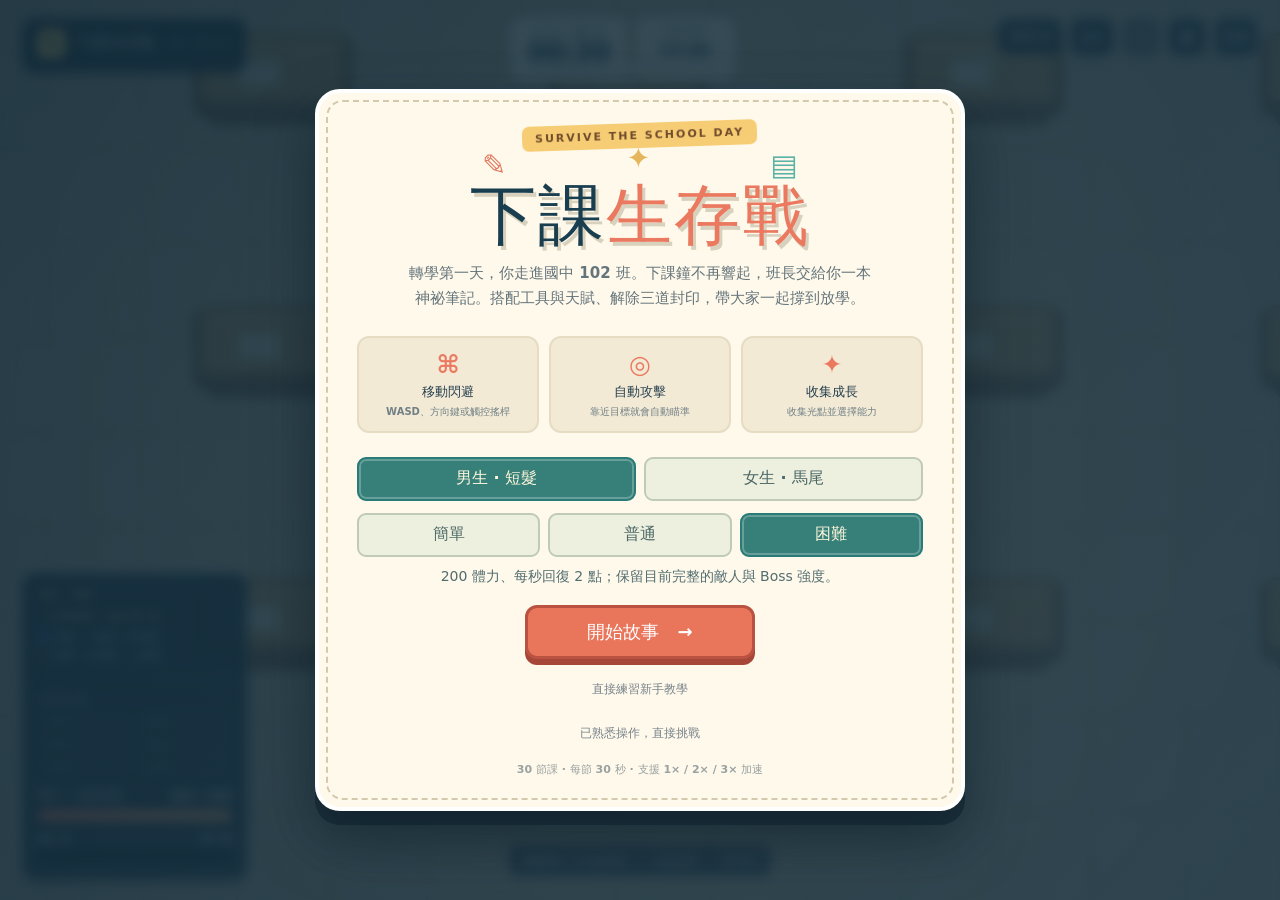
==== play.html @ 24f4c1aa "Add character selection and classroom cover" ====
<!doctype html>
<html lang="zh-Hant">
<head>
  <meta charset="utf-8">
  <meta name="viewport" content="width=device-width, initial-scale=1, viewport-fit=cover">
  <meta name="theme-color" content="#172b3c">
  <title>下課生存戰｜國中 102 班</title>
  <style>
:root{font-family:Nunito,"Noto Sans TC",system-ui,sans-serif;color:#183249;background:#172b3c;font-synthesis:none}*{box-sizing:border-box}html,body{width:100%;height:100%;margin:0;overflow:hidden}button{font:inherit;cursor:pointer}#game-shell{position:relative;width:100%;height:100%;min-height:400px;overflow:hidden;background:#d9ceb7}canvas{display:block;width:100%;height:100%;touch-action:none}.topbar{position:absolute;top:0;left:0;right:0;display:flex;align-items:flex-start;justify-content:space-between;gap:16px;padding:18px 22px;pointer-events:none}.brand,.hud-center,.hud-right{pointer-events:auto}.brand{display:flex;align-items:center;gap:9px;padding:9px 13px;background:#172b3ce8;border:2px solid #ffffff24;border-radius:13px;box-shadow:0 5px 0 #0c1b28aa;color:white;font-weight:900;white-space:nowrap}.brand-icon{display:grid;place-items:center;width:29px;height:29px;border-radius:8px;color:#17384c;background:#ffd36f;font-size:23px}.brand small{display:block;margin-left:5px;color:#a7b9bd;font-size:9px;font-weight:800;letter-spacing:1.4px}.hud-center{display:flex;gap:7px}.timer-box,.wave-box{min-width:100px;padding:5px 15px 7px;text-align:center;background:#fff9eae9;border:2px solid #fff;border-radius:12px;box-shadow:0 5px 0 #344a4850}.hud-label{display:block;color:#708082;font-size:10px;font-weight:900;letter-spacing:1px}.timer-box strong{font-size:26px;line-height:1;color:#17384c;font-variant-numeric:tabular-nums}.wave-box strong{font-size:16px;line-height:1.5;color:#17384c}.hud-right{display:flex;align-items:center;gap:8px}#kill-count{padding:9px 12px;color:white;background:#172b3ce8;border-radius:10px;font-size:13px;font-weight:900}.icon-btn{width:38px;height:38px;color:white;background:#172b3ce8;border:2px solid #ffffff44;border-radius:10px;font-size:18px;font-weight:900}.icon-btn:hover,.icon-btn:focus-visible{background:#34546a}.icon-btn.muted{opacity:.55}.status-panel{position:absolute;left:22px;bottom:24px;width:226px;padding:12px 14px;background:#172b3ce9;border:2px solid #ffffff25;border-radius:14px;box-shadow:0 6px 0 #0d1b29a8;color:white}.status-row{display:flex;justify-content:space-between;align-items:center;margin-bottom:6px;font-size:12px;font-weight:900}.status-row strong{font-variant-numeric:tabular-nums}.xp-row{margin-top:10px}.bar{height:11px;overflow:hidden;border-radius:10px;background:#0d1d2a;box-shadow:inset 0 2px 3px #0007}.bar>div{height:100%;width:100%;border-radius:inherit;transition:width .18s}.hp-bar>div{background:linear-gradient(90deg,#ff7a63,#ffb075)}.xp-bar>div{background:linear-gradient(90deg,#6bd4d0,#a5e9c8)}.bottom-hint{position:absolute;left:50%;bottom:24px;transform:translateX(-50%);padding:8px 14px;background:#172b3cb9;border-radius:8px;color:#fff;font-size:11px;font-weight:800;white-space:nowrap;pointer-events:none}.toast{position:absolute;left:50%;top:100px;transform:translate(-50%,-12px);opacity:0;padding:9px 17px;border-radius:12px;background:#17384de8;color:white;font-size:15px;font-weight:900;box-shadow:0 4px 0 #0c1b28aa;transition:opacity .2s,transform .2s;pointer-events:none;white-space:nowrap}.toast.show{opacity:1;transform:translate(-50%,0)}.overlay{position:absolute;inset:0;display:none;align-items:center;justify-content:center;padding:18px;background:linear-gradient(130deg,#102a39db,#1b3544db);backdrop-filter:blur(6px);z-index:5}.overlay.visible{display:flex}.hero-card,.modal-card{position:relative;width:min(100%,650px);padding:30px 38px;background:#fff9eb;border:4px solid #fff;border-radius:25px;box-shadow:0 14px 0 #0b1d2a88,0 28px 55px #08182188;text-align:center}.hero-card:before,.modal-card:before{content:"";position:absolute;inset:7px;border:2px dashed #d4c9ac;border-radius:17px;pointer-events:none}.hero-badge,.modal-kicker{display:inline-block;padding:6px 13px;background:#f6cd74;border-radius:7px;color:#714c2b;font-size:11px;font-weight:900;letter-spacing:2px;transform:rotate(-2deg)}.hero-doodles{display:flex;justify-content:center;gap:120px;height:13px;color:#e17b62;font-size:29px;font-weight:900}.hero-doodles span:nth-child(2){color:#e5b65c;transform:translateY(-7px)}.hero-doodles span:nth-child(3){color:#5cb2a6}h1,h2,p{margin-top:0}.hero-card h1{margin:17px 0 7px;color:#193e50;font-size:clamp(38px,6vw,66px);font-weight:900;letter-spacing:2px;line-height:1.15;text-shadow:3px 4px 0 #d8d1bd}.hero-card h1 span{color:#ea795f}.hero-subtitle{max-width:470px;margin:0 auto 24px;color:#64747b;font-size:15px;font-weight:700;line-height:1.7}.how-to{display:grid;grid-template-columns:repeat(3,1fr);gap:10px;margin-bottom:24px}.how-to>div{padding:12px 7px;background:#f3ead6;border:2px solid #e6dcc4;border-radius:12px}.how-icon{display:block;height:33px;color:#ea795f;font-size:25px;font-weight:900}.how-to strong{display:block;color:#233e4d;font-size:13px}.how-to small{display:block;margin-top:4px;color:#708086;font-size:10px;font-weight:700}.primary-btn{min-width:230px;padding:12px 25px;background:#e9755b;border:3px solid #b95241;border-radius:12px;box-shadow:0 6px 0 #a54639;color:#fff;font-size:18px;font-weight:900;transition:transform .1s,box-shadow .1s}.primary-btn span{margin-left:12px}.primary-btn:hover,.primary-btn:focus-visible{background:#f28866;transform:translateY(-2px)}.primary-btn:active{transform:translateY(5px);box-shadow:0 1px 0 #a54639}.microcopy{margin:15px 0 0;color:#99a1a1;font-size:11px;font-weight:800}.modal-card{width:min(100%,580px);padding:34px}.modal-card h2{margin:14px 0 5px;color:#193e50;font-size:39px;font-weight:900}.modal-card>p{margin-bottom:20px;color:#6e7a7d;font-weight:700}.upgrade-options{display:grid;grid-template-columns:repeat(3,1fr);gap:10px}.upgrade-card{min-height:178px;padding:14px 10px 12px;background:#f3ead6;border:3px solid #e4d9c0;border-radius:14px;text-align:center;transition:transform .15s,border-color .15s,background .15s}.upgrade-card:hover,.upgrade-card:focus-visible{transform:translateY(-5px);border-color:#ea795f;background:#fff1d5}.upgrade-card .up-icon{display:grid;place-items:center;width:59px;height:59px;margin:0 auto 10px;background:#fffaf0;border:3px solid #ead9bd;border-radius:14px;color:#e7755b;font-size:33px;font-weight:900}.upgrade-card strong{display:block;color:#17384c;font-size:15px;font-weight:900}.upgrade-card small{display:block;margin-top:6px;color:#697980;font-size:11px;font-weight:700;line-height:1.4}.key-hint{margin-top:17px;color:#9b9a8d;font-size:11px;font-weight:800}.end-modal{max-width:460px}.end-modal .primary-btn{margin-top:12px}.secondary-btn{display:block;margin:17px auto 0;padding:5px 10px;color:#77838a;background:none;border:0;font-size:12px;font-weight:900}.secondary-btn:hover{text-decoration:underline}.result-stats{display:flex;justify-content:space-around;margin:22px 0 15px;padding:15px;background:#f3ead6;border-radius:12px}.result-stats div{display:flex;flex-direction:column}.result-stats strong{color:#193e50;font-size:25px}.result-stats span{color:#7e8a8d;font-size:11px;font-weight:800}.joystick{position:absolute;left:27px;bottom:35px;display:none;width:116px;height:116px;border:3px solid #ffffff7a;border-radius:50%;background:#1537496b;touch-action:none;z-index:2}.joystick:after{content:"";position:absolute;inset:26px;border:1px dashed #ffffff80;border-radius:50%}#stick{position:absolute;left:35px;top:35px;width:40px;height:40px;border:3px solid #fff;border-radius:50%;background:#e9755bdc;box-shadow:0 3px 8px #17384c88;z-index:1}@media (pointer:coarse){.joystick{display:block}.bottom-hint{display:none}.status-panel{left:auto;right:15px;bottom:19px;width:180px}}@media(max-width:650px){.topbar{padding:10px;gap:5px}.brand{padding:6px;gap:4px;font-size:12px}.brand-icon{width:24px;height:24px;font-size:19px}.brand small,.wave-box,.bottom-hint{display:none}.timer-box{min-width:76px;padding:5px}.timer-box strong{font-size:20px}.hud-label{font-size:8px}.hud-right{gap:4px}#kill-count{display:none}.icon-btn{width:30px;height:32px;font-size:15px}.hero-card,.modal-card{padding:22px 18px}.hero-card h1{font-size:42px}.hero-subtitle{font-size:12px;margin-bottom:15px}.how-to{gap:5px;margin-bottom:16px}.how-to>div{padding:9px 4px}.how-to strong{font-size:11px}.how-to small{font-size:9px}.how-icon{font-size:20px;height:26px}.upgrade-options{gap:5px}.upgrade-card{min-height:156px;padding:9px 5px}.upgrade-card .up-icon{width:43px;height:43px;font-size:25px}.upgrade-card strong{font-size:12px}.upgrade-card small{font-size:9px}.modal-card h2{font-size:30px}.status-panel{width:162px;padding:8px}.status-row{font-size:10px}.bar{height:8px}}@media(max-height:600px){.hero-card{padding-top:14px;padding-bottom:14px}.hero-card h1{margin-top:7px}.hero-subtitle{margin-bottom:10px}.how-to{margin-bottom:10px}.microcopy{margin-top:8px}.modal-card{padding-top:17px;padding-bottom:17px}}

</style>
  <style>
.story-card{width:min(100%,620px);padding:24px 28px 28px;background:#fff9e9;border:4px solid #fff;border-radius:23px;box-shadow:0 13px 0 #0b1d2a88,0 25px 55px #08182188}.story-top{display:flex;justify-content:space-between;align-items:center;color:#a07449;font-size:11px;font-weight:900;letter-spacing:1px}.story-art{position:relative;height:180px;margin:14px 0 18px;overflow:hidden;background:#e5d5ad;border:3px solid #c8b88f;border-radius:14px}.story-art:before{content:"";position:absolute;left:14%;top:15%;width:72%;height:43%;background:#347264;border:8px solid #926e4c;border-radius:5px;box-shadow:0 83px 0 -16px #b88252,0 91px 0 -14px #866247}.story-art:after{content:"✦";position:absolute;left:50%;top:21%;transform:translateX(-50%);color:#f2e8c8;font-size:55px;filter:drop-shadow(0 0 10px #fff)}.story-art.scene-1:after{content:"新同學";top:28%;font-size:33px;font-weight:900;letter-spacing:8px;white-space:nowrap}.story-art.scene-2{background:#b8c2b5}.story-art.scene-2:after{content:"?";top:15%;font-size:80px}.story-art.scene-3{background:#9db5aa}.story-art.scene-3:after{content:"撐到放學";top:30%;font-size:29px;font-weight:900;white-space:nowrap}.story-card h2{margin:0 0 8px;color:#193e50;font-size:30px;font-weight:900}.story-card p{min-height:62px;margin-bottom:12px;color:#5d7076;font-size:15px;font-weight:700;line-height:1.8}.story-actions{display:flex;align-items:center;justify-content:space-between}.story-actions .primary-btn{min-width:150px;font-size:15px}.text-btn{padding:8px;color:#8b9696;background:none;border:0;font-size:12px;font-weight:900}.text-btn:hover{text-decoration:underline}.tutorial-panel{position:absolute;left:50%;top:75px;z-index:3;width:min(360px,calc(100vw - 24px));padding:13px 17px;transform:translateX(-50%);background:#fff9eb;border:3px solid #fff;border-radius:12px;box-shadow:0 6px 0 #10263566;text-align:center}.tutorial-panel[hidden]{display:none}.tutorial-panel span{display:block;color:#d76e54;font-size:10px;font-weight:900;letter-spacing:1px}.tutorial-panel strong{display:block;margin:2px 0;color:#183e50;font-size:17px;font-weight:900}.tutorial-panel p{margin:0 0 5px;color:#5f7479;font-size:11px;font-weight:700}.tutorial-panel button{padding:3px;color:#9a9e99;background:none;border:0;font-size:10px;font-weight:900;text-decoration:underline}.loadout{display:flex;justify-content:space-between;gap:6px;margin-bottom:10px;padding-bottom:8px;border-bottom:1px solid #ffffff2b;color:#ffe4a3;font-size:11px;font-weight:900}.loadout strong{color:#c5dff6}@media(max-width:650px){.story-card{padding:17px}.story-art{height:130px}.story-card h2{font-size:24px}.story-card p{font-size:12px;min-height:56px}.tutorial-panel{top:56px;width:230px;padding:7px 9px}.tutorial-panel strong{font-size:13px}.tutorial-panel p{font-size:9px}.tutorial-panel button{font-size:9px}.loadout{font-size:9px}}
.tutorial-panel{width:min(430px,calc(100vw - 24px));padding:14px 18px;max-height:calc(100vh - 100px);overflow-y:auto}.tutorial-panel p{font-size:12px;line-height:1.6;margin:5px 0 8px}.tutorial-progress{height:5px;margin:7px 0 9px;border-radius:5px;background:#e9dfc8;overflow:hidden}#tutorial-fill{height:100%;background:linear-gradient(90deg,#e88568,#efc773);transition:width .2s}.tutorial-objective{padding:7px 9px;background:#e5eee3;border-radius:7px;color:#3e6b61;font-size:12px;font-weight:900;line-height:1.5}.tutorial-feedback{display:block;margin:6px 0;color:#a27744;font-size:10px;font-weight:800}.tutorial-actions{display:flex;align-items:center;justify-content:space-between;gap:10px;position:sticky;bottom:-14px;background:#fff9eb;padding:6px 0 3px}.tutorial-panel #tutorial-next{padding:7px 12px;border-radius:7px;background:#d9775c;color:white;text-decoration:none;font-size:12px}.tutorial-panel #tutorial-next[hidden],.tutorial-detail[hidden],.tutorial-upgrade-guide[hidden],#upgrade-skip-tutorial[hidden]{display:none}.tutorial-detail{text-align:left;padding-left:17px;margin:9px 0;color:#637576;font-size:11px;line-height:1.7}.tutorial-detail li{margin:4px 0}.tutorial-recap{display:grid;grid-template-columns:repeat(2,minmax(0,1fr));gap:7px;margin:16px 0 20px;text-align:left;font-size:10px;font-weight:800;color:#4b7e70}.tutorial-recap span{padding:7px;background:#e7efe2;border-radius:6px}.modal-card .tutorial-upgrade-guide{padding:8px 12px;margin-bottom:12px;border:1px solid #e6ba64;border-radius:8px;background:#fff0c9;color:#88642a;font-size:12px;line-height:1.5}.icon-btn.tutorial-focus{border-color:#ffdf7a;box-shadow:0 0 0 4px #ffde7450;animation:tutorial-pulse 1.3s ease-in-out infinite}@keyframes tutorial-pulse{50%{box-shadow:0 0 0 7px #ffde7420}}@media(max-width:650px){.tutorial-panel{width:min(300px,calc(100vw - 24px));padding:10px 12px}.tutorial-panel p,.tutorial-objective{font-size:10px}.tutorial-feedback,.tutorial-detail{font-size:9px}.tutorial-recap{font-size:9px}.tutorial-actions{bottom:-10px}}@media(max-height:550px){.tutorial-panel{top:58px;left:10px;transform:none;width:235px;max-height:160px;padding:8px 10px}.tutorial-panel strong{font-size:13px}.tutorial-panel p{font-size:10px}.tutorial-progress{margin:4px 0}.tutorial-actions{bottom:-8px}.tutorial-detail{font-size:9px}}@media(prefers-reduced-motion:reduce){.icon-btn.tutorial-focus{animation:none}#tutorial-fill{transition:none}}
.chapter-dialogue{position:absolute;right:22px;bottom:24px;z-index:2;width:min(390px,calc(100vw - 44px));padding:12px 15px;color:#f2ead8;background:#17384df2;border:2px solid #d9c18e;border-radius:13px;box-shadow:0 5px 0 #10253488}.chapter-dialogue[hidden]{display:none}.dialogue-heading{display:flex;align-items:center;gap:9px;font-size:11px}.dialogue-heading span{padding:3px 6px;border-radius:5px;background:#f2cc78;color:#55402c;font-weight:900}.dialogue-heading strong{color:#f6dea6}.chapter-dialogue p{margin:8px 0;font-size:12px;line-height:1.8}.chapter-dialogue button{display:block;margin-left:auto;padding:4px 7px;color:#c2e7e0;background:#284c59;border:1px solid #87b3ad;border-radius:5px;font-size:10px}.story-journal{margin:12px 0;text-align:left;padding:8px 10px;background:#f3ead6;border:1px solid #d4c8ae;border-radius:8px;font-size:11px}.story-journal summary{cursor:pointer;color:#3c6669;font-weight:900}.story-journal>div{max-height:180px;overflow-y:auto;margin-top:7px}.story-journal article{padding:8px 0;border-top:1px dashed #c7bca5}.story-journal strong{color:#6e5035;font-size:11px}.story-journal p{margin:5px 0;color:#647278;font-size:11px;line-height:1.7}.end-modal .end-epilogue{font-size:12px;line-height:1.8;margin-bottom:10px}.stun-label{display:block;margin-bottom:8px;color:#f5d484;font-size:10px;font-weight:900}.stun-label[hidden]{display:none}.story-art.scene-1:after{content:"102 班"}.story-art.scene-2:after{content:"下課鐘？";font-size:36px;top:26%}@media(pointer:coarse),(max-width:650px){.chapter-dialogue{right:10px;top:70px;bottom:auto;width:min(310px,calc(100vw - 20px));padding:9px 11px}.chapter-dialogue p{font-size:11px;line-height:1.65}.dialogue-heading{font-size:10px}}@media(max-height:550px){.chapter-dialogue{top:auto;bottom:12px;right:10px;width:270px;padding:7px 10px}.chapter-dialogue p{font-size:10px;line-height:1.5;margin:5px 0}.story-journal>div{max-height:100px}.story-art{height:100px;margin:8px 0}.story-card p{min-height:0;margin-bottom:8px}.story-card{max-height:calc(100vh - 30px);overflow-y:auto}.end-modal{max-height:calc(100vh - 30px);overflow-y:auto}}
@media(pointer:coarse),(max-width:650px){.chapter-dialogue.boss-dialogue{top:142px}}@media(max-height:550px){.chapter-dialogue{top:58px;bottom:auto;max-height:140px;overflow-y:auto}.chapter-dialogue.boss-dialogue{top:58px;left:190px;right:10px;width:auto;max-width:270px}}
.animated-story-art:before,.animated-story-art:after{display:none}.animated-story-art{background:#e8dbc0}.animated-story-art canvas,.ending-art canvas{width:100%;height:100%;object-fit:contain}.ending-art{height:130px;margin:12px 0;overflow:hidden;background:#e8dbc0;border:2px solid #d3c29f;border-radius:10px}.chapter-dialogue.story-boss-cue{border-color:#f2b867;box-shadow:0 0 0 3px #e9a15426,0 5px 0 #10253488}.story-card h2{animation:story-heading-in .35s ease-out}.end-modal .end-epilogue{animation:story-heading-in .55s ease-out}@keyframes story-heading-in{from{opacity:0;transform:translateY(6px)}to{opacity:1;transform:translateY(0)}}@media(max-width:650px){.ending-art{height:105px}}@media(max-height:550px){.ending-art{height:85px}.story-card h2{font-size:22px}}@media(prefers-reduced-motion:reduce){.story-card h2,.end-modal .end-epilogue{animation:none}}
.story-card,.end-modal{max-height:calc(100dvh - 36px);overflow-y:auto}.story-card p{font-size:20px;line-height:1.75;color:#435d65}.chapter-dialogue{width:min(460px,calc(100vw - 44px));max-height:calc(100dvh - 170px);overflow-y:auto}.chapter-dialogue p{font-size:18px;line-height:1.75}.dialogue-heading{font-size:14px;flex-wrap:wrap}.chapter-dialogue button{font-size:13px;padding:6px 10px}.end-modal .end-epilogue{font-size:18px;line-height:1.75}.story-journal,.story-journal strong{font-size:14px}.story-journal p{font-size:16px;line-height:1.75}@media(pointer:coarse),(max-width:650px){.story-card p{font-size:18px;min-height:0}.chapter-dialogue{width:min(360px,calc(100vw - 20px))}.chapter-dialogue p{font-size:16px;line-height:1.65}.dialogue-heading{font-size:13px}.end-modal .end-epilogue{font-size:16px}}@media(max-height:550px){.story-card p{font-size:17px}.chapter-dialogue{max-height:140px}.chapter-dialogue p{font-size:16px;line-height:1.5}}

</style>
  <style>
.loadout{flex-wrap:wrap;gap:5px}.loadout strong{display:block;width:100%;font-size:11px}.upgrade-card{min-height:228px}.upgrade-card .up-icon{width:84px;height:70px}.up-icon canvas{display:block;width:84px;height:70px}.upgrade-card .appearance-name{color:#b07b37;font-weight:900}.upgrade-card .tool-meter{margin-top:12px;color:#459287;font-size:10px;white-space:nowrap}.upgrade-card:disabled{cursor:default;opacity:.62;transform:none;border-color:#cbbd9e;background:#e9e3d4}.upgrade-card.maxed .up-icon{background:#fff1c2;border-color:#d6b565}@media(max-width:650px){.loadout strong{font-size:9px}.upgrade-card{min-height:204px}.upgrade-card .up-icon,.up-icon canvas{width:62px;height:52px}.upgrade-card .tool-meter{font-size:8px}}@media(max-height:550px){.upgrade-card{min-height:185px}.upgrade-card .up-icon,.up-icon canvas{width:60px;height:50px}.upgrade-card .tool-meter{margin-top:6px}}
.loadout strong{white-space:pre-line;line-height:1.7}
.tool-role.football{background:#d4e8dc;color:#437a60}.tool-role.plane{background:#d4e9f6;color:#4b7d9d}.tool-role.chalk{background:#efdeec;color:#92738b}.tool-role.stapler{background:#edd6cf;color:#9a6251}.tool-role.book{background:#dce7d5;color:#507747}.tool-role.bell{background:#f1e3c3;color:#9a762d}.slow-label{display:block;margin-bottom:8px;color:#9adcf1;font-size:10px;font-weight:900}.slow-label[hidden]{display:none}
.speed-btn{width:44px;font-size:14px}.speed-btn.accelerated{background:#785099;border-color:#d5b3ed}.talent-loadout{margin:7px 0 10px;padding-top:7px;border-top:1px solid #ffffff26;font-size:10px}.talent-loadout>span{display:block;margin-bottom:5px;color:#d4b8ef;font-weight:900}.talent-slots{display:grid;grid-template-columns:repeat(2,minmax(0,1fr));gap:4px}.talent-slot{padding:3px 4px;border-radius:5px;background:#ffffff0b;color:#718995;font-size:9px;white-space:nowrap}.talent-slot.equipped{background:#ae84d72b;color:#e7d3ff}.talent-slot.evolved{background:#a46ac34a;outline:1px solid #e8c16d;color:#ffe5a1}.upgrade-modal{width:min(100%,760px)}.upgrade-card.talent-card{background:#eee3f4;border-color:#d9c5e9}.talent-card .up-icon{background:#f9f2ff;border-color:#d9c5e9}.upgrade-card .talent-role{background:#dac5ef;color:#6a4489}.upgrade-card .upgrade-stats{padding:7px 5px;background:#fff9e8b0;border-radius:6px;color:#355765;font-size:10px;line-height:1.6}.upgrade-card .evolution-hint{padding-top:6px;border-top:1px dashed #c3a4d3;color:#795497;font-size:10px;font-weight:900;line-height:1.6}.upgrade-card.talent-card:hover,.upgrade-card.talent-card:focus-visible{border-color:#ad83ce;background:#f4eafa}@media(max-width:650px){.speed-btn{width:32px;font-size:11px}.talent-slot{font-size:8px;padding:3px 2px}.talent-loadout{margin:5px 0 7px}.upgrade-card .upgrade-stats,.upgrade-card .evolution-hint{font-size:9px}.upgrade-modal{padding-left:12px;padding-right:12px}}@media(max-height:760px){#upgrade-screen{align-items:flex-start}.upgrade-modal{margin:auto 0;flex-shrink:0}}@media(max-height:550px){.talent-slots{grid-template-columns:repeat(3,minmax(0,1fr))}.talent-slot{font-size:7px}.talent-loadout{margin-bottom:5px}}
.upgrade-card .tool-role{display:inline-block;padding:3px 7px;margin-top:7px;border-radius:6px;font-weight:900;font-size:10px}.tool-role.blueberry{background:#dcebc9;color:#4a743e}.tool-role.pistol{background:#dce8f3;color:#426b8b}.tool-role.firecracker{background:#f9dacc;color:#a34f36}.tool-role.bow{background:#eddfc4;color:#8b642d}.tool-role.eraser{background:#f2d9e7;color:#9a527c}.tool-role.ruler{background:#d0ece6;color:#2e7c70}.upgrade-card .upgrade-effect{min-height:32px;line-height:1.5;color:#405c69}.upgrade-card{min-height:260px}#upgrade-screen{overflow-y:auto}.upgrade-card .appearance-name{margin-top:7px}@media(max-width:650px){.upgrade-card{min-height:236px}.upgrade-card .tool-role{font-size:8px;padding:3px 5px}.upgrade-card .upgrade-effect{min-height:40px}}@media(max-height:550px){#upgrade-screen{align-items:flex-start}.upgrade-card{min-height:215px}.upgrade-card .tool-role{margin-top:4px}.upgrade-card .appearance-name,.upgrade-card .upgrade-effect{margin-top:4px}}
.boss-health{position:absolute;top:76px;left:22px;width:240px;padding:10px 13px;color:#fff;background:#392b45ed;border:2px solid #ffc87a80;border-radius:12px;pointer-events:none}.boss-health[hidden]{display:none}.boss-health>div:first-child{display:flex;justify-content:space-between;gap:8px;margin-bottom:6px;font-size:11px}.boss-health .bar>div{background:linear-gradient(90deg,#dd7085,#ffd17d)}@media(max-width:650px){.boss-health{top:63px;left:10px;width:165px;padding:7px}.boss-health>div:first-child{font-size:9px}}

</style>
  <style>
/* Keep menus and upgrade choices reachable on narrow and short screens. */
#game-shell { min-height: 0; }
.overlay { padding: max(18px, env(safe-area-inset-top)) max(18px, env(safe-area-inset-right)) max(18px, env(safe-area-inset-bottom)) max(18px, env(safe-area-inset-left)); overflow-y: auto; }
.hero-card, .modal-card, .story-card { max-height: calc(100dvh - 36px); overflow-y: auto; overscroll-behavior: contain; }
.hero-card, .modal-card { flex-shrink: 0; }
button:focus-visible, summary:focus-visible { outline: 3px solid #358b9a; outline-offset: 4px; }
button { touch-action: manipulation; }
.hud-right button, #dialogue-next { touch-action: none; user-select: none; -webkit-user-select: none; }
button.touch-pressed { filter: brightness(1.12); }
#hud-toggle { width: 44px; flex-shrink: 0; font-size: 12px; }
.hud-hidden .topbar .brand, .hud-hidden .hud-center,
.hud-hidden .hud-right > :not(#hud-toggle), .hud-hidden .status-panel,
.hud-hidden .boss-health, .hud-hidden .bottom-hint { display: none; }
.hud-hidden .topbar { justify-content: flex-end; }
.lesson-progress { height: 4px; margin-top: 5px; overflow: hidden; border-radius: 4px; background: #d7dfd3; }
.lesson-progress > div { height: 100%; width: 0; background: #47998d; }
.hp-warning { display: block; margin-bottom: 7px; color: #ffd69a; font-size: 11px; font-weight: 900; line-height: 1.5; }
.hp-warning[hidden] { display: none; }
.toast { max-width: calc(100vw - 32px); white-space: normal; text-align: center; line-height: 1.6; }
.loadout-guide-panel { margin: 15px 0; padding: 12px; border: 1px solid #c5d9cc; border-radius: 10px; background: #e7eee2; text-align: left; }
.loadout-guide-panel summary { color: #365e59; font-size: 15px; font-weight: 900; cursor: pointer; }
#loadout-guide { max-height: 210px; overflow-y: auto; margin-top: 8px; }
#loadout-guide article { padding: 9px 0; border-top: 1px dashed #b6c7b8; }
#loadout-guide strong { color: #244e58; font-size: 14px; }
#loadout-guide p { margin: 5px 0 0; color: #496568; font-size: 14px; line-height: 1.7; }
.upgrade-card small { font-size: 12px; }
.upgrade-card .upgrade-stats, .upgrade-card .evolution-hint { font-size: 11px; }
.upgrade-card .upgrade-effect { min-height: 0; }
.upgrade-refresh { display: flex; flex-wrap: wrap; justify-content: center; align-items: center; gap: 8px 12px; margin: 12px 0 16px; }
.upgrade-refresh[hidden] { display: none; }
#upgrade-reroll { min-height: 44px; padding: 9px 15px; border: 2px solid #397c77; border-radius: 9px; background: #d6ebe0; color: #235b58; font-size: 15px; font-weight: 900; }
#upgrade-reroll:disabled { border-color: #c1c4b6; background: #e6e7dc; color: #697668; cursor: default; }
#upgrade-refresh-note { font-size: 13px; line-height: 1.5; color: #4e686c; }
.dialogue-portrait { float: left; width: 88px; height: 88px; margin: 0 12px 8px 0; border: 2px solid #ddcd9c; border-radius: 12px; }
.dialogue-portrait[hidden] { display: none; }
.chapter-dialogue button { clear: both; position: sticky; bottom: 0; }
.difficulty-picker { display: flex; gap: 8px; margin: 12px 0 8px; }
.difficulty-picker button { flex: 1; min-height: 44px; padding: 8px; border: 2px solid #c0cbb7; border-radius: 9px; background: #edf0df; color: #4c6766; font-weight: 900; }
.difficulty-picker button.selected { border-color: #297b77; background: #377f79; color: #fff8dc; box-shadow: inset 0 0 0 2px #ffffff40; }
.difficulty-description { margin-bottom: 18px; font-size: 14px; color: #526d70; line-height: 1.6; }
.difficulty-indicator { margin-bottom: 7px; color: #efd298; font-size: 11px; font-weight: 900; }
@media (pointer: coarse) {
  .icon-btn, .speed-btn { min-width: 44px; min-height: 44px; }
  .secondary-btn, .text-btn, .chapter-dialogue button, .tutorial-panel button { min-height: 44px; }
  .joystick { left: max(20px, env(safe-area-inset-left)); bottom: max(24px, env(safe-area-inset-bottom)); }
}
@media (max-width: 650px) {
  .status-panel { bottom: max(12px, env(safe-area-inset-bottom)); }
  .talent-slot:not(.equipped) { display: none; }
  .talent-slots { gap: 3px; }
  .toast { top: 112px; font-size: 14px; }
  .timer-box { max-width: 96px; }
  .hud-label { line-height: 1.4; }
  .chapter-dialogue { max-height: min(230px, calc(100dvh - 270px)); }
}
@media (max-width: 520px) {
  .topbar .brand { display: none; }
  .topbar { gap: 8px; }
  .upgrade-options { grid-template-columns: 1fr; gap: 12px; }
  .upgrade-card { min-height: 0; padding: 16px; }
  .upgrade-card .up-icon { float: left; margin: 0 12px 8px 0; }
  .upgrade-card strong { font-size: 18px; }
  .upgrade-card .tool-role, .upgrade-card .tool-meter { font-size: 12px; }
  .upgrade-card small, .upgrade-card .upgrade-stats, .upgrade-card .evolution-hint { font-size: 13px; }
  .upgrade-card .upgrade-effect { clear: both; padding-top: 5px; }
  .upgrade-modal h2 { font-size: 29px; }
  .upgrade-modal > p { font-size: 14px; line-height: 1.6; }
}
@media (max-height: 550px) {
  .overlay { padding-top: 12px; padding-bottom: 12px; }
  .hero-card, .modal-card, .story-card { max-height: calc(100dvh - 24px); }
  .status-panel { max-height: 135px; overflow-y: auto; }
  .chapter-dialogue { max-height: 140px; }
  #loadout-guide { max-height: 130px; }
}

</style>
</head>
<body>
  <main id="game-shell" aria-label="下課生存戰遊戲">
    <canvas id="game" aria-label="教室生存遊戲畫面"></canvas>

    <div class="topbar">
      <div class="brand"><span class="brand-icon">✎</span><span>下課生存戰</span><small>國中 102 班</small></div>
      <div class="hud-center">
        <div class="timer-box"><span id="lesson-label" class="hud-label">第 1 / 30 節</span><strong id="timer">00:30</strong><div class="lesson-progress" aria-hidden="true"><div id="lesson-fill"></div></div></div>
        <div class="wave-box"><span class="hud-label">距離放學</span><strong id="wave">15:00</strong></div>
      </div>
      <div class="hud-right"><span id="kill-count">擊退 0</span><button id="speed-btn" class="icon-btn speed-btn" aria-label="遊戲速度 1 倍，點擊切換" title="切換 1×、2×、3×（F）">1×</button><button id="sound-btn" class="icon-btn" aria-label="開啟音效" title="音效">♪</button><button id="pause-btn" class="icon-btn" aria-label="暫停遊戲" title="暫停">Ⅱ</button><button id="hud-toggle" class="icon-btn" aria-label="隱藏選單與生命欄" aria-expanded="true" title="隱藏遊戲介面（H）">隱藏</button></div>
    </div>

    <div class="status-panel">
      <div id="difficulty-indicator" class="difficulty-indicator">難度：困難</div>
      <div class="loadout"><span id="loadout-label">✎ 鉛筆揮砍 · 道具 0 / 6</span><strong id="weapon-levels">🫐 0/5　⌖ 0/5　✹ 0/5<br>🏹 0/5　▰ 0/5　△ 0/5</strong></div>
      <div class="talent-loadout"><span id="talent-label">天賦 0 / 6</span><div id="talent-slots" class="talent-slots"></div></div>
      <small id="slow-label" class="slow-label" hidden>減速 3.0 秒</small>
      <small id="stun-label" class="stun-label" hidden>眩暈 1.0 秒</small>
      <small id="hp-warning" class="hp-warning" hidden role="status">體力偏低！保持移動、等候回血</small>
      <div class="status-row"><span title="每秒自動回復 2 點體力">體力 · 自動回復</span><strong id="hp-text">200 / 200</strong></div>
      <div class="bar hp-bar"><div id="hp-fill"></div></div>
      <div class="status-row xp-row"><span id="level-text">Lv. 1</span><strong id="xp-text">0 / 6</strong></div>
      <div class="bar xp-bar"><div id="xp-fill"></div></div>
    </div>

    <div id="toast" class="toast" aria-live="polite"></div>
    <aside id="chapter-dialogue" class="chapter-dialogue" hidden aria-label="102 班劇情對話">
      <canvas id="dialogue-portrait" class="dialogue-portrait" width="144" height="144" aria-hidden="true" hidden></canvas>
      <div class="dialogue-heading"><span id="dialogue-speaker"></span><strong id="dialogue-title"></strong></div>
      <p id="dialogue-text" aria-live="polite"></p>
      <button id="dialogue-next" type="button">收起對話 ×</button>
    </aside>
    <div id="boss-health" class="boss-health" hidden><div><strong id="boss-name">Boss</strong><span id="boss-hp"></span></div><div class="bar"><div id="boss-fill"></div></div></div>
    <div class="bottom-hint">WASD / 方向鍵移動　·　自動攻擊　·　P 暫停</div>
    <div id="joystick" class="joystick" aria-hidden="true"><div id="stick"></div></div>
    <div id="tutorial-panel" class="tutorial-panel" hidden role="region" aria-label="新手教學">
      <span id="tutorial-count">教學 1 / 16 · 安全練習</span>
      <div class="tutorial-progress"><div id="tutorial-fill"></div></div>
      <strong id="tutorial-title" aria-live="polite">先熟悉移動</strong>
      <p id="tutorial-description">用 WASD、方向鍵或左下角搖桿移動轉學生。</p>
      <div id="tutorial-objective" class="tutorial-objective"></div>
      <small id="tutorial-feedback" class="tutorial-feedback"></small>
      <ul id="tutorial-detail" class="tutorial-detail" hidden>
        <li>第 5～9 節逐步加入威龍、比特、深藍、訓犬員與戳眼方塊人；第 10 節起加入牧羊人。</li>
        <li>避開手雷與陷阱警示，先處理召喚者；深藍可從側面或背後攻擊。被戳眼時半邊視野會遮蔽 3 秒。</li>
        <li>第 11 節起，大聲公方塊人會發射音波；命中後眩暈 1 秒，暫時不能移動或發動攻擊。</li>
        <li>第 12 節起，飛踢方塊人會叫出倒楣蛋，再把他踢飛當成遠程武器；看到準備動作就側移閃避。</li>
        <li>第 13 節起，瞬移拳手會瞬移到身旁再出拳，現身後離開扇形或繞背閃避；第 14 節起，三球召喚者會召喚 3 顆球，看到方向線就側移閃避。</li>
        <li>第 10 節：瓶蓋收藏家會丟瓶蓋。</li>
        <li>第 20 節：雙人單車隊，一人衝撞、一人丟輪胎；一人倒下就觸發劇情，兩人都倒下才結束 Boss 戰。</li>
        <li>課桌和講桌是實體障礙，會擋住你、敵人和敵方攻擊；沿著走道移動，也能利用桌子掩護。</li>
        <li>第 30 節：擊敗最終 Boss，撐到放學鐘響才能通關。</li>
        <li>Boss 登場時場上小怪與敵方投射物、陷阱消失；Boss 戰暫停課節計時與小怪生成。整組 Boss 擊敗後恢復倒數。</li>
        <li>Boss 半血後會暴走，加快攻擊；看到蓄力方向先閃避，再找空檔反擊。</li>
        <li>工具與天賦各最多裝備 6 個，鉛筆另外保留。每種工具最多 5 級。</li>
      </ul>
      <div class="tutorial-actions"><button id="tutorial-next" type="button" hidden>我準備好了 →</button><button id="skip-tutorial" type="button">跳過教學，開始挑戰</button></div>
    </div>

    <section id="start-screen" class="overlay visible" aria-labelledby="start-title">
      <div class="hero-card">
        <div class="hero-badge">SURVIVE THE SCHOOL DAY</div>
        <div class="hero-doodles"><span>✎</span><span>✦</span><span>▤</span></div>
        <h1 id="start-title">下課<span>生存戰</span></h1>
        <p class="hero-subtitle">轉學第一天，你走進國中 102 班。下課鐘不再響起，班長交給你一本神祕筆記。搭配工具與天賦、解除三道封印，帶大家一起撐到放學。</p>
        <div class="how-to">
          <div><span class="how-icon">⌘</span><strong>移動閃避</strong><small>WASD、方向鍵或觸控搖桿</small></div>
          <div><span class="how-icon">◎</span><strong>自動攻擊</strong><small>靠近目標就會自動瞄準</small></div>
          <div><span class="how-icon">✦</span><strong>收集成長</strong><small>收集光點並選擇能力</small></div>
        </div>
        <div class="difficulty-picker" role="group" aria-label="選擇主角"><button id="character-boy" type="button" class="selected" aria-pressed="true">男生 · 短髮</button><button id="character-girl" type="button" aria-pressed="false">女生 · 馬尾</button></div>
        <div class="difficulty-picker" role="group" aria-label="選擇遊戲難度"><button id="difficulty-easy" type="button" aria-pressed="false">簡單</button><button id="difficulty-normal" type="button" aria-pressed="false">普通</button><button id="difficulty-hard" type="button" class="selected" aria-pressed="true">困難</button></div>
        <p id="difficulty-description" class="difficulty-description" aria-live="polite"></p>
        <button id="start-btn" class="primary-btn">開始故事 <span>→</span></button>
        <button id="practice-btn" class="secondary-btn">直接練習新手教學</button>
        <button id="quick-start-btn" class="secondary-btn">已熟悉操作，直接挑戰</button>
        <p class="microcopy">30 節課 · 每節 30 秒 · 支援 1× / 2× / 3× 加速</p>
      </div>
    </section>

    <section id="story-screen" class="overlay" aria-labelledby="story-title">
      <div class="story-card">
        <div class="story-top"><span>102 班 · 轉學第一天</span><span id="story-progress">01 / 06</span></div>
        <div id="story-art" class="story-art animated-story-art" aria-hidden="true"><canvas id="story-canvas" width="900" height="300"></canvas></div>
        <h2 id="story-title"></h2>
        <p id="story-text"></p>
        <div class="story-actions"><button id="story-skip" class="text-btn">跳過劇情</button><button id="story-next" class="primary-btn">下一頁 <span>→</span></button></div>
      </div>
    </section>

    <section id="tutorial-done-screen" class="overlay" aria-labelledby="tutorial-done-title">
      <div class="modal-card end-modal">
        <div class="modal-kicker">READY!</div>
        <h2 id="tutorial-done-title">教學完成</h2>
        <p>你已完成移動、裝備、超級進化與閃避練習！正式挑戰從鉛筆開局，重新收集工具與天賦，撐過 30 節課並擊敗三組 Boss。</p>
        <div class="tutorial-recap"><span>✓ 移動與自動攻擊</span><span>✓ 三選一與拾取裝備</span><span>✓ 天賦配對與超級進化</span><span>✓ 閃避、減速與敵人提示</span><span>✓ 回血、暫停與倍速</span><span>✓ 裝備上限與 Boss 規則</span></div>
        <button id="tutorial-done-btn" class="primary-btn">進入教室 <span>→</span></button>
        <button id="tutorial-replay-btn" class="secondary-btn">再練習一次</button>
      </div>
    </section>

    <section id="upgrade-screen" class="overlay" aria-labelledby="upgrade-title">
      <div class="modal-card upgrade-modal">
        <div class="modal-kicker">LEVEL UP!</div>
        <h2 id="upgrade-title">課間靈感</h2>
        <p>工具與天賦隨機三選一，選完要撿起。工具滿 5 級＋對應天賦可超級進化。</p>
        <p id="tutorial-upgrade-guide" class="tutorial-upgrade-guide" hidden></p>
        <div id="upgrade-refresh" class="upgrade-refresh" hidden><button id="upgrade-reroll" type="button" title="免費刷新升級選項（R）">↻ 刷新一次（免費）</button><span id="upgrade-refresh-note" role="status">每次升級限用一次，也可按 R。</span></div>
        <div id="upgrade-options" class="upgrade-options"></div>
        <div class="key-hint">按 1、2、3 也可以選擇</div>
        <button id="upgrade-skip-tutorial" class="secondary-btn" hidden>跳過教學，開始挑戰</button>
      </div>
    </section>

    <section id="pause-screen" class="overlay" aria-labelledby="pause-title">
      <div class="modal-card end-modal">
        <div class="modal-kicker">TAKE A BREATH</div>
        <h2 id="pause-title">暫停一下</h2>
        <p>準備好再回教室。</p>
        <details class="loadout-guide-panel" open><summary>我的裝備與進化條件</summary><div id="loadout-guide"></div></details>
        <details class="story-journal"><summary>102 班劇情回顧</summary><div id="pause-story-log"></div></details>
        <button id="resume-btn" class="primary-btn">繼續遊戲 <span>→</span></button>
        <button id="pause-restart-btn" class="secondary-btn">重新開始</button>
        <button id="pause-menu-btn" class="secondary-btn">結束本局，回主選單</button>
      </div>
    </section>

    <section id="end-screen" class="overlay" aria-labelledby="end-title">
      <div class="modal-card end-modal">
        <div id="end-kicker" class="modal-kicker">GAME OVER</div>
        <h2 id="end-title">再試一次！</h2>
        <p id="end-description"></p>
        <div class="ending-art" aria-hidden="true"><canvas id="ending-canvas" width="900" height="300"></canvas></div>
        <p id="end-epilogue" class="end-epilogue"></p>
        <details class="story-journal"><summary>102 班劇情回顧</summary><div id="end-story-log"></div></details>
        <div class="result-stats"><div><strong id="result-time">00:00</strong><span>課程進度</span></div><div><strong id="result-kills">0</strong><span>擊退敵人</span></div><div><strong id="result-level">1</strong><span>達到等級</span></div></div>
        <button id="restart-btn" class="primary-btn">再玩一局 <span>↻</span></button>
        <button id="end-menu-btn" class="secondary-btn">回主選單選擇難度</button>
      </div>
    </section>
  </main>
  <script>
"use strict";

// The character, classroom, and upgrade names are kept here for the user's next design pass.
const CONTENT = {
  player: "轉學生",
  enemy: "方塊人",
  weapons: [
    { id: "blueberry", name: "藍莓", icon: "🫐", description: "丟出藍莓砸向附近的敵人" },
    { id: "pistol", name: "手槍", icon: "⌖", description: "自動瞄準最近的敵人，單發射擊" },
    { id: "firecracker", name: "甩炮", icon: "✹", description: "碰到敵人就爆炸，造成範圍傷害" },
    { id: "bow", name: "弓箭", icon: "🏹", description: "箭穿過第一個敵人，最多命中兩個" },
    { id: "eraser", name: "回旋橡皮擦", icon: "▰", description: "飛出去再返回，來回都能攻擊敵人" },
    { id: "ruler", name: "環繞三角尺", icon: "△", description: "繞著轉學生旋轉，攻擊靠近的敵人" }
  ]
};
CONTENT.weapons.push(
  {id:"football", name:"足球", icon:"⚽", description:"在敵人之間彈跳，連續撞擊"},
  {id:"plane", name:"紙飛機", icon:"➤", description:"追蹤目標並轉向下一個敵人"},
  {id:"chalk", name:"粉筆", icon:"▯", description:"命中後留下粉筆雲，持續傷害並減速"},
  {id:"stapler", name:"釘書機", icon:"⊏", description:"射出書針，暫時定住敵人"},
  {id:"book", name:"課本", icon:"▤", description:"重拍前方一片敵人，使它們暈眩"},
  {id:"bell", name:"校鈴", icon:"♬", description:"發出環形聲波，傷害並推開近身敵人"}
);

const STORY = [
  { title: "國中 102 班的新同學", scene:1, text: "轉學第一天，你抱著書包站在國中 102 班門口。班長朝你招手：「你的座位在中間。老師還沒來，先把名字寫在黑板上吧。」" },
  { title: "少了一聲下課鐘", scene:2, text: "你才拿起粉筆，廣播就傳來刺耳的雜音。班長的笑容消失了：「不對，這節課早就該結束了。」牆上的時鐘停住，門鎖喀的一聲扣上。" },
  { title: "黑板上的規則", scene:3, text: "黑板上的名字自己擦掉，換成「完成三十節課，才能離開」。幾名同學變成方塊人，從桌椅間朝你靠近。這場考驗，竟把你當成了主角。" },
  { title: "班長留下的筆記", scene:2, text: "班長躲到講台後，遞來一本皺皺的筆記：「每十節課會出現守門人。打敗他們，時鐘才肯繼續走。別被包圍，我會幫你看著教室。」" },
  { title: "課桌裡的希望", scene:1, text: "筆記裡畫著十二種工具與天賦的配對。班長說：「強化到五級，再找到對應天賦，普通用品也能超級進化。」你看向書包，裡面還有一支鉛筆。" },
  { title: "一起撐到放學", scene:3, text: "你握緊鉛筆：「我才剛轉來，可不想第一天就缺席。」班長點頭：「那就從移動和閃避開始。等鐘響了，我帶你認識真正的 102 班。」" }
];
const STORY_BEATS = [
  {id:"lesson-1",lesson:1,speaker:"班長",title:"第一堂：先活下來",text:"先沿著桌椅間的空隙走！我在講台後替你記課節。等方塊人倒下，記得撿起它們留下的經驗光點。"},
  {id:"lesson-3",lesson:3,speaker:"轉學生",title:"不只是普通同學",text:"水壺、橡皮筋……連文具都變成攻擊了。但課桌裡的用品也能保護我。我得趁空檔把工具找齊。"},
  {id:"lesson-5",lesson:5,speaker:"班長",title:"陌生的身影",text:"威龍也出現在教室了！這場怪事把陌生的身影都拉進 102 班。看到噴射背包蓄力，就往側邊閃開！"},
  {id:"lesson-8",lesson:8,speaker:"班長",title:"守門人快到了",text:"筆記說，第十節會有收集瓶蓋的守門人。比特的蜘蛛、深藍的盾和追咬的狗都在擋路，先把眼前的危險處理掉。"},
  {id:"lesson-11",lesson:11,speaker:"班長",title:"門縫透進光",text:"第一道封印鬆開了！牧羊人的陷阱和大聲公還在阻止我們。避開地上的警示，也別正面接下音波。"},
  {id:"lesson-15",lesson:15,speaker:"轉學生",title:"半程的約定",text:"已經走完一半了。我開始記得每排桌椅的位置。班長，你答應過要帶我認識這個班，可別先離開。"},
  {id:"lesson-21",lesson:21,speaker:"班長",title:"最後一頁筆記",text:"兩個單車手都倒下，第二道封印也解開了。筆記最後一頁只寫著：最後的守門人，就在黑板下等你。"},
  {id:"lesson-25",lesson:25,speaker:"轉學生",title:"從新同學到同伴",text:"剛進門時，我還怕不知道怎麼跟大家打招呼。現在只剩一件事：把這扇門打開，讓 102 班一起回家。"},
  {id:"lesson-29",lesson:29,speaker:"班長",title:"鐘聲之前",text:"下一節就是最後一關！把工具和天賦配好。擊敗最後的守門人，再完成第三十節的倒數，我們就能聽到真正的下課鐘。"}
];
const BOSS_DIALOGUE = {
  mini1:{arrival:{speaker:"瓶蓋收藏家",title:"第一道封印",text:"每個瓶蓋都是一節沒下課的時間。想讓鐘繼續走？先從我的收藏裡闖過去！"},defeat:{speaker:"班長",title:"第一位守門人倒下",text:"瓶蓋散開了，時鐘又開始走了！這頁筆記果然是真的。我們還有兩道封印要解開。"}},
  mini2:{arrival:{speaker:"雙人單車隊",title:"第二道封印",text:"一人封住去路，一人用輪胎攔截。轉學生，這條走廊可沒那麼容易通過！"},defeat:{speaker:"轉學生",title:"兩人都倒下了",text:"一個衝撞、一個丟輪胎……現在終於都停下了。班長，把最後一頁給我。我們去找最後的守門人。"}},
  final:{arrival:{speaker:"班長",title:"最後一道封印",text:"黑板前的影子站起來了。它就是最後的守門人！時鐘再次停住，只有打敗它，第三十節才會繼續。"},defeat:{speaker:"轉學生",title:"等真正的下課鐘",text:"最後的守門人倒下了！黑板上的字正在消失。再撐過這一節剩下的時間，我們就能一起走出 102 班。"}}
};
const BOSS_VICTORY_STORIES = {
  mini1:[
    {...BOSS_DIALOGUE.mini1.defeat,emotion:'surprised'},
    {speaker:'轉學生',title:'散落的收藏',emotion:'relieved',text:'剛剛那些瓶蓋差點把我的筆袋打穿……還好，我們真的做到了！'},
    {speaker:'班長',title:'第一道光',emotion:'happy',text:'你看，門縫透進光了！把工具撿好，我陪你走完剩下兩道封印。'}
  ],
  mini2:[
    {speaker:'轉學生',title:'單車隊少了一人',emotion:'surprised',text:'其中一人倒下了！原來他們的配合也有破綻！'},
    {speaker:'班長',title:'還不能鬆懈',emotion:'nervous',text:'另一人還在！先找課桌當掩護，避開衝撞和輪胎，再找機會反擊！'},
    {speaker:'轉學生',title:'抓住空檔',emotion:'determined',text:'我看到了！就趁現在，突破最後一人的防線！'}
  ],
  final:[
    {...BOSS_DIALOGUE.final.defeat,emotion:'surprised'},
    {speaker:'班長',title:'名字回來了',emotion:'relieved',text:'黑板上變回我們的名字了！那道影子消失了，這次真的快要放學了。'},
    {speaker:'轉學生',title:'102 班的新同學',emotion:'happy',text:'等鐘響後，帶我認識大家吧。明天，我還想坐在這個位子。'}
  ]
};
const EMOTION_LABELS={calm:'平靜',surprised:'驚訝',nervous:'緊張',relieved:'鬆一口氣',happy:'開心',tired:'疲憊',determined:'堅定'};

const $ = id => document.getElementById(id);
const canvas = $("game");
const ctx = canvas.getContext("2d");
const screens = ["start-screen", "story-screen", "tutorial-done-screen", "upgrade-screen", "pause-screen", "end-screen"];
const keys = new Set();
const pointer = { active: false, id: null, x: 0, y: 0 };
const MAP = { w: 1800, h: 1200 };
const CLASSROOM_DESKS=Array.from({length:15},(_,i)=>({x:290+i%5*300,y:415+Math.floor(i/5)*230,left:225+i%5*300,top:384+Math.floor(i/5)*230,right:355+i%5*300,bottom:460+Math.floor(i/5)*230}));
const SOLID_TABLES=[...CLASSROOM_DESKS,{left:800,top:250,right:1000,bottom:337}];
const navigationFields=new Map();
const TOTAL_LESSONS = 30;
const LESSON_LENGTH = 30;
const GAME_LENGTH = TOTAL_LESSONS * LESSON_LENGTH;
const MAX_TOOL_LEVEL = 5;
const MAX_EQUIPPED_TOOLS = 6;
const MAX_EQUIPPED_TALENTS = 6;
const PLAYER_MAX_HP = 200;
const DIFFICULTIES = {
  easy:{name:'簡單',hp:280,regen:3,enemyHealth:.65,enemyDamage:.6,spawnCount:.6,spawnInterval:1.35,spawnCap:.65,description:'280 體力、每秒回復 3 點；敵人血量 65%、傷害 60%，出怪較少。'},
  normal:{name:'普通',hp:240,regen:2.5,enemyHealth:.82,enemyDamage:.8,spawnCount:.8,spawnInterval:1.15,spawnCap:.85,description:'240 體力、每秒回復 2.5 點；敵人血量 82%、傷害 80%，出怪適中。'},
  hard:{name:'困難',hp:PLAYER_MAX_HP,regen:2,enemyHealth:1,enemyDamage:1,spawnCount:1,spawnInterval:1,spawnCap:1,description:'200 體力、每秒回復 2 點；保留目前完整的敵人與 Boss 強度。'}
};
CONTENT.talents = [
  {id: "harvest", toolId: "blueberry", name: "豐收之力", icon: "♧", description: "藍莓與西瓜傷害增加 10%", bonus: {damage: 1.1}},
  {id: "focus", toolId: "pistol", name: "精準瞄準", icon: "◎", description: "手槍與加特林射程增加 15%", bonus: {range: 1.15}},
  {id: "blast", toolId: "firecracker", name: "爆破專家", icon: "✹", description: "甩炮與核彈爆炸範圍增加 12%", bonus: {blastRadius: 1.12}},
  {id: "trajectory", toolId: "bow", name: "穿雲之眼", icon: "➶", description: "弓箭傷害增加 10%", bonus: {damage: 1.1}},
  {id: "return", toolId: "eraser", name: "回旋巧手", icon: "↻", description: "橡皮擦回程速度增加 15%", bonus: {returnSpeed: 1.15}},
  {id: "geometry", toolId: "ruler", name: "幾何大師", icon: "△", description: "三角尺環繞距離增加 10%", bonus: {orbitRadius: 1.1}}
];
CONTENT.talents.push(
  {id:"athlete", toolId:"football", name:"體育健將", icon:"⚽", description:"足球傷害增加 10%", bonus:{damage:1.1}},
  {id:"origami", toolId:"plane", name:"折紙高手", icon:"➤", description:"紙飛機飛行速度增加 15%", bonus:{speed:1.15}},
  {id:"blackboard", toolId:"chalk", name:"板書達人", icon:"▯", description:"粉筆雲持續時間增加 15%", bonus:{zoneDuration:1.15}},
  {id:"binding", toolId:"stapler", name:"裝訂達人", icon:"⊏", description:"書針定身時間增加 15%", bonus:{stunDuration:1.15}},
  {id:"reading", toolId:"book", name:"閱讀專注", icon:"▤", description:"課本重拍傷害增加 10%", bonus:{damage:1.1}},
  {id:"rhythm", toolId:"bell", name:"音樂節奏", icon:"♬", description:"校鈴攻擊間隔縮短 10%", bonus:{cooldown:.9}}
);
const SUPER_TOOLS = {
  blueberry: {name: "星耀西瓜雨", damage: 85, count: 5, cooldown: 1.2, splashRadius: 92, knockback: 110, upgrade: "五顆西瓜齊砸，震波與擊退大幅增強"},
  pistol: {name: "星耀加特林", damage: 65, cooldown: .1, range: 850, speed: 1200, upgrade: "每秒 10 次自動單發，傷害與射程提升"},
  firecracker: {name: "超新星核彈", damage: 210, blastRadius: 230, aftershock: 90, cooldown: 2.5, upgrade: "超大範圍爆炸，追加強力衝擊波"},
  bow: {name: "流星穿雲弓", damage: 80, count: 5, pierceMultiplier: 2, speed: 1100, range: 900, cooldown: 1.1, upgrade: "五箭齊射，第二次命中造成雙倍傷害；每箭最多命中兩人"},
  eraser: {name: "星環回旋組", damage: 60, count: 4, returnMultiplier: 2, returnSpeed: 850, speed: 650, cooldown: 1.6, outwardDuration: .85, upgrade: "四顆回旋夾擊，回程造成雙倍傷害"},
  ruler: {name: "星耀三角結界", damage: 45, count: 5, rotation: 5.3, orbitRadius: 125, hitCooldown: .35, upgrade: "五把三角尺形成高速環繞結界"}
};
Object.assign(SUPER_TOOLS, {
  football:{name:"冠軍流星球", damage:70, count:2, maxHits:9, speed:650, cooldown:1.6, upgrade:"雙足球連環彈跳，每顆最多撞擊九個敵人"},
  plane:{name:"星翼飛行隊", damage:60, count:4, maxHits:4, speed:600, cooldown:1.4, upgrade:"四架追蹤飛機，每架連續追擊四個敵人"},
  chalk:{name:"星塵粉筆雲", damage:35, zoneDamage:40, zoneRadius:145, zoneDuration:4, cooldown:2.3, upgrade:"大範圍粉筆雲持續傷害，敵人移動減速"},
  stapler:{name:"星鎖裝訂機", damage:62, count:3, spread:.16, stunDuration:1.2, cooldown:.75, upgrade:"三枚書針齊射，長時間定住敵人"},
  book:{name:"星耀百科全書", damage:165, range:310, attackRadius:310, stunDuration:.8, cooldown:2, upgrade:"超大扇形重拍，高傷害並暈眩敵群"},
  bell:{name:"放學交響鐘", damage:45, range:270, pulseRadius:270, knockback:145, cooldown:2, upgrade:"大範圍聲波清場，強力推開周圍敵人"}
});
const BOSS_SCHEDULE = [
  { id: "mini1", name: "瓶蓋收藏家", lesson: 10, hp: 2100, r: 34, damage: 24, color: "#688c94" },
  { id: "mini2", name: "雙人單車隊", lesson: 20, hp: 1900, members: 2, r: 32, damage: 32, color: "#be8363" },
  { id: "final", name: "最終 Boss", lesson: 30, hp: 9000, r: 48, damage: 40, color: "#b57884" }
];
const TOOL_APPEARANCES = {
  blueberry: ["單顆藍莓", "巨型藍莓", "小西瓜", "雙顆西瓜組", "金色西瓜組"],
  pistol: ["基礎手槍", "加長槍管", "輕型加特林", "重型加特林", "金色加特林"],
  firecracker: ["單顆甩炮", "雙顆甩炮", "火箭甩炮", "核彈", "金色核彈"],
  bow: ["木製短弓", "加長弓臂", "強化弓弦", "雙翼長弓", "金色長弓"],
  eraser: ["單色橡皮擦", "雙色橡皮擦", "三色橡皮擦", "強化橡皮擦", "金色橡皮擦"],
  ruler: ["透明三角尺", "加厚三角尺", "強化三角尺", "光環三角尺", "金色三角尺"]
};
Object.assign(TOOL_APPEARANCES, {
  football:["普通足球","強化足球","旋風足球","烈焰足球","金色足球"],
  plane:["單翼紙飛機","加長紙飛機","雙折紙飛機","雙機編隊","金翼紙飛機"],
  chalk:["白色粉筆","加粗粉筆","彩色粉筆","粉筆組","金色粉筆組"],
  stapler:["小型釘書機","加長釘書機","強力釘書機","重型釘書機","金色釘書機"],
  book:["薄課本","精裝課本","厚課本","百科全書","金色百科全書"],
  bell:["小校鈴","銅校鈴","大校鈴","雙環校鈴","金色校鈴"]
});
const TOOL_LEVELS = {
  blueberry: [
    { damage: 27, speed: 430, range: 450, cooldown: 1.65, count: 1, knockback: 32, upgrade: "重砸擊退敵人" },
    { damage: 38, speed: 440, range: 470, cooldown: 1.6, count: 1, knockback: 55, upgrade: "巨型藍莓：傷害與擊退增加" },
    { damage: 45, speed: 450, range: 480, cooldown: 1.55, count: 1, knockback: 60, splashRadius: 45, upgrade: "西瓜重砸：產生小範圍震波" },
    { damage: 52, speed: 460, range: 490, cooldown: 1.5, count: 2, knockback: 65, splashRadius: 52, spread: .16, upgrade: "一次砸出兩顆西瓜" },
    { damage: 60, speed: 480, range: 510, cooldown: 1.45, count: 3, knockback: 75, splashRadius: 62, spread: .16, upgrade: "金色西瓜組：三顆重砸與大震波" }
  ],
  pistol: [
    { damage: 19, speed: 810, range: 570, cooldown: .79, count: 1, upgrade: "自動單發射擊，擅長遠距離點射" },
    { damage: 25, speed: 900, range: 660, cooldown: .68, count: 1, upgrade: "加長槍管：射程與彈速增加" },
    { damage: 29, speed: 950, range: 680, cooldown: .42, count: 1, upgrade: "輕型加特林：單發射速大幅增加" },
    { damage: 33, speed: 1000, range: 700, cooldown: .27, count: 1, upgrade: "重型加特林：持續高速單發" },
    { damage: 38, speed: 1050, range: 720, cooldown: .17, count: 1, upgrade: "金色加特林：最高單發射速" }
  ],
  firecracker: [
    { damage: 45, speed: 320, range: 510, cooldown: 3.45, count: 1, blastRadius: 78, upgrade: "碰到敵人爆炸，清除附近敵群" },
    { damage: 62, speed: 330, range: 530, cooldown: 3.3, count: 1, blastRadius: 98, upgrade: "雙顆甩炮：爆炸傷害與範圍增加" },
    { damage: 80, speed: 410, range: 560, cooldown: 3.1, count: 1, blastRadius: 118, upgrade: "火箭甩炮：更快追上目標" },
    { damage: 105, speed: 420, range: 580, cooldown: 3, count: 1, blastRadius: 150, upgrade: "核彈：大範圍爆炸" },
    { damage: 135, speed: 440, range: 600, cooldown: 2.8, count: 1, blastRadius: 180, aftershock: 50, upgrade: "金色核彈：爆炸後追加一次衝擊波" }
  ],
  bow: [
    { damage: 30, speed: 670, range: 600, cooldown: 1.5, count: 1, pierceMultiplier: 1, upgrade: "穿過一個敵人，最多命中兩個" },
    { damage: 36, speed: 800, range: 650, cooldown: 1.45, count: 1, pierceMultiplier: 1, upgrade: "加長弓臂：箭更快、射程更遠" },
    { damage: 43, speed: 850, range: 680, cooldown: 1.4, count: 1, pierceMultiplier: 1.4, upgrade: "強化弓弦：第二次命中傷害增加" },
    { damage: 49, speed: 880, range: 700, cooldown: 1.35, count: 2, spread: .1, pierceMultiplier: 1.4, upgrade: "雙翼長弓：兩支穿透箭齊射" },
    { damage: 56, speed: 920, range: 720, cooldown: 1.3, count: 3, spread: .1, pierceMultiplier: 1.5, upgrade: "金色長弓：三支穿透箭齊射" }
  ],
  eraser: [
    { damage: 23, speed: 510, range: 430, cooldown: 2.38, count: 1, outwardDuration: .55, returnMultiplier: 1, returnSpeed: 510, upgrade: "飛出去再回來，每趟都能命中敵人" },
    { damage: 29, speed: 530, range: 480, cooldown: 2.3, count: 1, outwardDuration: .7, returnMultiplier: 1, returnSpeed: 550, upgrade: "雙色橡皮擦：飛得更遠" },
    { damage: 34, speed: 550, range: 500, cooldown: 2.2, count: 1, outwardDuration: .7, returnMultiplier: 1.5, returnSpeed: 590, upgrade: "三色橡皮擦：回程傷害增加" },
    { damage: 39, speed: 560, range: 520, cooldown: 2.1, count: 2, spread: .4, outwardDuration: .7, returnMultiplier: 1.5, returnSpeed: 630, upgrade: "雙回旋：兩顆橡皮擦來回夾擊" },
    { damage: 45, speed: 580, range: 550, cooldown: 2, count: 3, spread: .4, outwardDuration: .75, returnMultiplier: 1.6, returnSpeed: 690, upgrade: "金色三回旋：三顆高速返航" }
  ],
  ruler: [
    { damage: 17, orbitRadius: 76, rotation: 2.8, hitCooldown: .6, count: 1, upgrade: "一把三角尺環繞，防守近身敵人" },
    { damage: 21, orbitRadius: 94, rotation: 2.9, hitCooldown: .6, count: 1, upgrade: "加厚三角尺：擴大環繞距離" },
    { damage: 25, orbitRadius: 94, rotation: 3, hitCooldown: .6, count: 2, upgrade: "雙尺防守：兩把三角尺同時環繞" },
    { damage: 28, orbitRadius: 100, rotation: 4.1, hitCooldown: .45, count: 2, upgrade: "光環三角尺：旋轉與命中速度增加" },
    { damage: 33, orbitRadius: 106, rotation: 4.5, hitCooldown: .45, count: 3, upgrade: "金色三角陣：三把三角尺環繞" }
  ]
};
const TOOL_ROLES = { blueberry: "重砸擊退", pistol: "遠距快射", firecracker: "爆炸清場", bow: "穿透齊射", eraser: "來回回旋", ruler: "環繞防守" };
Object.assign(TOOL_LEVELS, {
  football:[
    {damage:22,speed:400,range:480,cooldown:2.3,count:1,maxHits:3,upgrade:"彈跳足球：最多連續撞擊三個敵人"},
    {damage:28,speed:440,range:500,cooldown:2.2,count:1,maxHits:4,upgrade:"強化足球：增加一次彈跳與傷害"},
    {damage:34,speed:500,range:520,cooldown:2.1,count:1,maxHits:4,upgrade:"旋風足球：加快彈跳速度"},
    {damage:40,speed:540,range:540,cooldown:2,count:1,maxHits:5,upgrade:"烈焰足球：最多撞擊五個敵人"},
    {damage:48,speed:580,range:560,cooldown:1.9,count:1,maxHits:6,upgrade:"金色足球：最多撞擊六個敵人"}
  ],
  plane:[
    {damage:16,speed:310,range:550,cooldown:1.9,count:1,maxHits:1,upgrade:"紙飛機自動追蹤敵人"},
    {damage:21,speed:350,range:590,cooldown:1.8,count:1,maxHits:1,upgrade:"加長機翼：更快飛向遠處敵人"},
    {damage:25,speed:390,range:630,cooldown:1.75,count:1,maxHits:2,upgrade:"雙折紙飛機：命中後再追擊一個敵人"},
    {damage:31,speed:420,range:670,cooldown:1.7,count:2,spread:.3,maxHits:2,upgrade:"雙機編隊：兩架追蹤飛機同時出發"},
    {damage:38,speed:450,range:700,cooldown:1.6,count:2,spread:.3,maxHits:3,upgrade:"金翼編隊：每架最多追擊三個敵人"}
  ],
  chalk:[
    {damage:10,speed:350,range:440,cooldown:3,count:1,zoneRadius:58,zoneDamage:12,zoneDuration:1.5,upgrade:"粉筆命中留下傷害雲，並讓敵人減速"},
    {damage:13,speed:370,range:460,cooldown:2.9,count:1,zoneRadius:68,zoneDamage:15,zoneDuration:1.8,upgrade:"加粗粉筆：擴大粉筆雲"},
    {damage:16,speed:390,range:480,cooldown:2.8,count:1,zoneRadius:78,zoneDamage:18,zoneDuration:2.2,upgrade:"彩色粉筆：傷害雲持續更久"},
    {damage:20,speed:410,range:500,cooldown:2.7,count:1,zoneRadius:88,zoneDamage:22,zoneDuration:2.7,upgrade:"粉筆組：提升持續傷害與範圍"},
    {damage:24,speed:420,range:520,cooldown:2.6,count:1,zoneRadius:98,zoneDamage:27,zoneDuration:3.2,upgrade:"金色粉筆組：長時間減速傷害雲"}
  ],
  stapler:[
    {damage:20,speed:850,range:590,cooldown:1.2,count:1,stunDuration:.25,upgrade:"射出書針，短暫定住命中的敵人"},
    {damage:25,speed:880,range:620,cooldown:1.1,count:1,stunDuration:.35,upgrade:"加長釘書機：增加射程與定身時間"},
    {damage:31,speed:900,range:650,cooldown:1.05,count:1,stunDuration:.5,upgrade:"強力釘書機：半秒定身"},
    {damage:38,speed:940,range:680,cooldown:1,count:1,stunDuration:.65,upgrade:"重型釘書機：傷害與定身提升"},
    {damage:45,speed:980,range:710,cooldown:.9,count:1,stunDuration:.8,upgrade:"金色釘書機：長時間定身敵人"}
  ],
  book:[
    {damage:40,range:150,attackRadius:150,cooldown:3.2,count:1,stunDuration:.15,upgrade:"課本重拍前方扇形區域"},
    {damage:52,range:170,attackRadius:170,cooldown:3,count:1,stunDuration:.18,upgrade:"精裝課本：提升重拍傷害"},
    {damage:65,range:190,attackRadius:190,cooldown:2.8,count:1,stunDuration:.22,upgrade:"厚課本：擴大重拍範圍"},
    {damage:80,range:210,attackRadius:210,cooldown:2.6,count:1,stunDuration:.28,upgrade:"百科全書：更大範圍暈眩重拍"},
    {damage:100,range:235,attackRadius:235,cooldown:2.4,count:1,stunDuration:.35,upgrade:"金色百科全書：強力扇形重拍"}
  ],
  bell:[
    {damage:8,range:110,pulseRadius:110,cooldown:3.4,count:1,knockback:45,upgrade:"環形聲波傷害並推開周圍敵人"},
    {damage:12,range:125,pulseRadius:125,cooldown:3.2,count:1,knockback:55,upgrade:"銅校鈴：提升聲波擊退"},
    {damage:16,range:145,pulseRadius:145,cooldown:3,count:1,knockback:65,upgrade:"大校鈴：擴大聲波範圍"},
    {damage:20,range:160,pulseRadius:160,cooldown:2.8,count:1,knockback:78,upgrade:"雙環校鈴：更快發出聲波"},
    {damage:25,range:180,pulseRadius:180,cooldown:2.6,count:1,knockback:90,upgrade:"金色校鈴：強力環形擊退"}
  ]
});
Object.assign(TOOL_ROLES,{football:"彈跳連擊",plane:"追蹤飛行",chalk:"持續減速",stapler:"遠距定身",book:"扇形重拍",bell:"聲波擊退"});
function matchingTalent(id) { return CONTENT.talents.find(t => t.toolId === id); }
function isEvolved(id, level = player?.weapons[id] || 0) {
  return level >= MAX_TOOL_LEVEL && !!player?.talents[matchingTalent(id)?.id];
}
function toolStats(id, level, withTalents = true) {
  const stats = {...TOOL_LEVELS[id][clamp(level, 1, MAX_TOOL_LEVEL) - 1]};
  if (!withTalents) return stats;
  if (isEvolved(id, level)) Object.assign(stats, SUPER_TOOLS[id]);
  const talent = matchingTalent(id);
  if (player?.talents[talent?.id]) for (const [key, multiplier] of Object.entries(talent.bonus)) stats[key] *= multiplier;
  return stats;
}
let mode = "menu";
let selectedDifficulty='hard';
let selectedGender='boy';
let runDifficulty='hard';
let pauseReturnMode = "playing";
let storyIndex = 0;
let storyAnimationTime = 0;
let endingWon = false;
let dialogueEntrance = null;
const storyMotionPreference = window.matchMedia ? window.matchMedia("(prefers-reduced-motion: reduce)") : null;
let storyReducedMotion = !!storyMotionPreference?.matches;
storyMotionPreference?.addEventListener?.("change",event=>{
  storyReducedMotion=event.matches;
  if(storyReducedMotion){dialogueEntrance?.cancel();dialogueEntrance=null;}
});
let narrativeSeen=new Set();
let narrativeHistory=[];
let narrativeQueue=[];
let activeDialogue=null;
let dialogueTime=0;
let portraitTime=0;
let tutorialStep = 0;
let tutorialDistance = 0;
let tutorialToolId = null;
let tutorialMovement = 0;
let tutorialEvaded = false;
let tutorialProjectileDodges = 0;
let tutorialWetHit = false;
let tutorialControls = {paused:false,resumed:false,speed:false};
let tutorialWaypoint = null;
let tutorialSpeedTime = 0;
const TUTORIAL_STEPS = [
  {title:"先熟悉移動",text:"用 WASD、方向鍵或左下角搖桿移動。教學有體力保護，放心練習。",goal:"移動一小段距離，熟悉轉向。"},
  {title:"鉛筆會自動揮砍",text:"鉛筆是開局武器，不占道具欄。靠近標記的練習方塊人，角色會自動攻擊。",goal:"靠近並用鉛筆擊敗練習目標。"},
  {title:"收集經驗升級",text:"走近綠色經驗光點會自動吸取。下方經驗條填滿，就能升級並三選一。",goal:"走向標記，收集這份經驗。"},
  {title:"第一次三選一",text:"讀一讀卡片的攻擊與升級效果。點選卡片或按 1、2、3；選擇時戰鬥暫停。",goal:"從藍莓、手槍、甩炮中選一種。"},
  {title:"選完還要撿起",text:"選擇只會讓道具掉到地上。走過去撿起，它才會裝備並開始自動攻擊。",goal:"撿起發光的工具，觀察道具欄。"},
  {title:"試試新工具",text:"工具會自動瞄準附近敵人。這次練習目標只接受剛取得工具的攻擊。",goal:"走到射程內，用新工具擊敗目標。"},
  {title:"親手強化到 5 級",text:"重複「收集經驗 → 選擇強化 → 撿起工具」。每種工具最多 5 級，外型與效果逐級變強。",goal:"本次練習把剛取得的工具升到 5 級。"},
  {title:"選擇配對天賦",text:"道具與天賦各有 12 種，各最多裝備 6 個。天賦有被動效果，每種只能取得一次。",goal:"在三選一中選擇這個工具的配對天賦。"},
  {title:"拾取天賦、超級進化",text:"工具滿 5 級＋裝備對應天賦就會自動進化。取得順序不限；尚未撿起的不算裝備。",goal:"撿起紫色天賦徽章，完成超級進化。"},
  {title:"試用超級進化",text:"進化工具會出現皇冠與紫色星芒，道具欄顯示「超」，攻擊能力也會增強。",goal:"用超級進化工具擊敗練習目標。"},
  {title:"避開方塊人的突刺",text:"看到敵人蓄力，就往側邊移動。正式戰鬥中，敵人 1 造成傷害時有 1% 機率召喚 100 隻同伴。",goal:"移動閃避，成功躲開一次突刺。"},
  {title:"躲開水壺與橡皮筋",text:"敵人 2 會丟水壺，水壺揮擊還會射出 3 顆水珠。敵人 3 會用橡皮筋射擊。保持移動，避開投射物。",goal:"移動並躲過 3 顆投射物。"},
  {title:"體驗溼衛生紙減速",text:"敵人 4 丟的溼衛生紙直接命中會減速 3 秒；沒命中的球留地 3 秒，碰到也會減速。",goal:"碰一下標記的溼衛生紙，再等減速結束。"},
  {title:"體力會自動回復",text:"遊玩時每秒回復 2 點體力，最高 200 點。暫停與選擇升級時會停止回血。",goal:"觀察體力條，等它從 85 回復到 95。"},
  {title:"練習暫停與加速",text:"按 P、Esc 或右上角 Ⅱ 暫停，再繼續遊戲。按 F 或倍速按鈕切換 1×、2×、3×；此步可以試用加速。",goal:"暫停並繼續一次，切到 2× 或 3× 後移動。"},
  {title:"準備迎接 30 節課",text:"每節課 30 秒，共 30 節。Boss 出場後暫停課節計時與生成小怪，整組 Boss 倒下後恢復。",goal:"閱讀首領與裝備規則，準備好後完成教學。"}
];
let player;
let enemies = [];
let projectiles = [];
let enemyProjectiles = [];
let pickups = [];
let effects = [];
let upgradeChoices = [];
let upgradeRerolls = 0;
let spawnedBosses = new Set();
let defeatedBosses = new Set();
let gameTime = 0;
let gameSpeed = 1;
let hudHidden = false;
let talentHudSignature = "";
let batchingHud = false;
let spawnClock = 0;
let kills = 0;
let soundEnabled = false;
let audioContext;
let toastTimer;
let lastFrame = 0;
let cw = 0;
let ch = 0;
let scale = 1;
let camera = { x: 0, y: 0 };

function clamp(value, min, max) { return Math.max(min, Math.min(max, value)); }
function distance(a, b) { return Math.hypot(a.x - b.x, a.y - b.y); }
function clearOfTables(point,r=0) {
  return !SOLID_TABLES.some(t=>point.x>t.left-r&&point.x<t.right+r&&point.y>t.top-r&&point.y<t.bottom+r);
}
function freePosition(entity) {
  const r=entity.r||0;
  for(let pass=0;pass<8;pass++) {
    const t=SOLID_TABLES.find(t=>entity.x>t.left-r&&entity.x<t.right+r&&entity.y>t.top-r&&entity.y<t.bottom+r);
    if(!t)break;
    const options=[{x:t.left-r-.1,y:entity.y},{x:t.right+r+.1,y:entity.y},{x:entity.x,y:t.top-r-.1},{x:entity.x,y:t.bottom+r+.1}];
    options.sort((a,b)=>distance(a,entity)-distance(b,entity));
    entity.x=options[0].x;entity.y=options[0].y;
  }
  return entity;
}
function tableHit(from,to,r=0) {
  let first=null;
  for(const table of SOLID_TABLES) {
    let enter=0,leave=1,nx=0,ny=0,valid=true;
    for(const [axis,low,high] of [['x',table.left-r,table.right+r],['y',table.top-r,table.bottom+r]]) {
      const delta=to[axis]-from[axis];
      if(Math.abs(delta)<1e-9){if(from[axis]<=low||from[axis]>=high){valid=false;break;}continue;}
      const a=(low-from[axis])/delta,b=(high-from[axis])/delta,near=Math.min(a,b),far=Math.max(a,b);
      if(near>=enter){enter=near;nx=axis==='x'?-Math.sign(delta):0;ny=axis==='y'?-Math.sign(delta):0;}
      leave=Math.min(leave,far);
      if(enter>leave){valid=false;break;}
    }
    if(valid&&leave>0&&enter>=0&&enter<=1&&(!first||enter<first.t))first={t:enter,nx,ny};
  }
  return first;
}
function navigationPoint(enemy) {
  const r=enemy.r+2,cols=45,rows=30,step=40;
  let field=navigationFields.get(r);
  if(!field) {
    const nodes=Array.from({length:cols*rows},(_,i)=>({x:(i%cols+.5)*step,y:(Math.floor(i/cols)+.5)*step}));
    field={nodes,open:nodes.map(p=>p.x>=40&&p.x<=MAP.w-40&&p.y>=85&&p.y<=MAP.h-40&&clearOfTables(p,r)),target:-1};navigationFields.set(r,field);
  }
  let target=-1,best=Infinity;
  const cellX=Math.floor(player.x/step),cellY=Math.floor(player.y/step),key=cellY*cols+cellX;
  if(field.playerCell!==key) {
    field.playerCell=key;
    for(let i=0;i<field.nodes.length;i++)if(field.open[i]){const d=distance(player,field.nodes[i]);if(d<best){best=d;target=i;}}
    field.target=target;field.cost=new Int32Array(cols*rows).fill(-1);
    const queue=[target];if(target>=0)field.cost[target]=0;
    for(let head=0;head<queue.length;head++) {
      const index=queue[head];if(index<0)continue;
      for(const next of [index%cols?index-1:-1,index%cols<cols-1?index+1:-1,index-cols,index+cols]) {
        if(next<0||next>=field.nodes.length||!field.open[next]||field.cost[next]>=0)continue;
        if(tableHit(field.nodes[index],field.nodes[next],r))continue;
        field.cost[next]=field.cost[index]+1;queue.push(next);
      }
    }
  }
  let waypoint=null,score=Infinity;
  const cx=Math.floor(enemy.x/step),cy=Math.floor(enemy.y/step);
  for(let yy=Math.max(0,cy-2);yy<=Math.min(rows-1,cy+2);yy++)for(let xx=Math.max(0,cx-2);xx<=Math.min(cols-1,cx+2);xx++) {
    const i=yy*cols+xx,p=field.nodes[i];
    if(field.cost[i]<0||!field.open[i]||tableHit(enemy,p,enemy.r+.5))continue;
    const cost=field.cost[i]*step+distance(enemy,p)*.8;
    if(cost<score){score=cost;waypoint=p;}
  }
  return waypoint;
}
function moveActor(entity,x,y,route=false) {
  freePosition(entity);
  let dx=x-entity.x,dy=y-entity.y;
  if(route&&dx*(player.x-entity.x)+dy*(player.y-entity.y)>0&&tableHit(entity,player,entity.r)) {
    const point=navigationPoint(entity);
    if(point){const length=Math.min(Math.hypot(dx,dy),distance(entity,point)),angle=Math.atan2(point.y-entity.y,point.x-entity.x);dx=Math.cos(angle)*length;dy=Math.sin(angle)*length;}
  }
  for(let pass=0;pass<2;pass++) {
    const end={x:clamp(entity.x+dx,40,MAP.w-40),y:clamp(entity.y+dy,85,MAP.h-40)},hit=tableHit(entity,end,entity.r);
    if(!hit){entity.x=end.x;entity.y=end.y;break;}
    const safe=Math.max(0,hit.t-.05/(Math.hypot(dx,dy)||1));entity.x+=dx*safe;entity.y+=dy*safe;
    dx*=1-safe;dy*=1-safe;
    if(hit.nx)dx=0;if(hit.ny)dy=0;
    if(!hit.nx&&!hit.ny)break;
  }
}
function random(min, max) { return min + Math.random() * (max - min); }
function currentLesson() { return Math.min(TOTAL_LESSONS, Math.floor(gameTime / LESSON_LENGTH) + 1); }
function spawnSettings() {
  const lesson = currentLesson();
  const settings=difficultySettings();
  return { count: Math.max(1,Math.floor((2 + Math.floor((lesson - 1) / 5))*settings.spawnCount)), interval: Math.max(.38, 1.25 - (lesson - 1) * .03)*settings.spawnInterval, cap: Math.round((180 + lesson * 3)*settings.spawnCap) };
}
function difficultySettings(){return DIFFICULTIES[isTutorialSession()?'hard':runDifficulty];}
function renderDifficultyPicker() {
  for(const id of Object.keys(DIFFICULTIES)) {
    $(`difficulty-${id}`).classList.toggle('selected',selectedDifficulty===id);
    $(`difficulty-${id}`).setAttribute('aria-pressed',String(selectedDifficulty===id));
  }
  $('difficulty-description').textContent=DIFFICULTIES[selectedDifficulty].description;
}
function chooseDifficulty(id) {
  if(mode!=='menu'||!Object.hasOwn(DIFFICULTIES,id))return;
  selectedDifficulty=id;renderDifficultyPicker();
}
function returnToMenu() {
  mode='menu';resetWorld();$('tutorial-panel').hidden=true;
  showScreen('start-screen');renderDifficultyPicker();renderCharacterPicker();
}
function renderCharacterPicker() {
  for(const id of ['boy','girl']) {
    $(`character-${id}`).classList.toggle('selected',selectedGender===id);
    $(`character-${id}`).setAttribute('aria-pressed',String(selectedGender===id));
  }
}
function chooseCharacter(id) {
  if(mode!=='menu'||!['boy','girl'].includes(id))return;
  selectedGender=id;player.gender=id;renderCharacterPicker();
}
function resetInput() {
  keys.clear();
  const stick=$('joystick'),captured=pointer.id;
  pointer.active=false;pointer.id=null;pointer.x=pointer.y=0;
  if(captured!==null&&stick.hasPointerCapture?.(captured))stick.releasePointerCapture(captured);
  $('stick').style.transform='translate(0,0)';
}
function showScreen(id) {
  if(id)resetInput();
  for (const name of screens) $(name).classList.toggle("visible", name === id);
}
function bindButtonAction(button, action) {
  let touch=null,suppressClickUntil=0;
  const clearTouch=()=>{touch=null;button.classList.remove('touch-pressed');};
  button.addEventListener('pointerdown',event=>{
    if(event.pointerType!=='touch'){suppressClickUntil=0;return;}
    if(button.disabled||touch)return;
    // Secondary fingers receive Pointer Events even when no click is synthesized.
    touch={id:event.pointerId,x:event.clientX,y:event.clientY,moved:false};
    button.classList.add('touch-pressed');
  });
  button.addEventListener('pointermove',event=>{
    if(touch?.id!==event.pointerId)return;
    if(Math.hypot(event.clientX-touch.x,event.clientY-touch.y)>12){touch.moved=true;button.classList.remove('touch-pressed');}
  });
  button.addEventListener('pointerup',event=>{
    if(touch?.id!==event.pointerId)return;
    const rect=button.getBoundingClientRect();
    const inside=event.clientX>=rect.left&&event.clientX<=rect.left+rect.width&&event.clientY>=rect.top&&event.clientY<=rect.top+rect.height;
    const activate=!button.disabled&&!touch.moved&&inside;
    clearTouch();suppressClickUntil=Date.now()+800;
    event.preventDefault();
    if(activate)action();
  });
  const cancel=event=>{
    if(touch?.id!==event.pointerId)return;
    clearTouch();suppressClickUntil=Date.now()+800;
  };
  button.addEventListener('pointercancel',cancel);
  button.addEventListener('lostpointercapture',cancel);
  button.addEventListener('click',event=>{
    // Preserve keyboard/assistive activation; ignore the extra click after a tap.
    if(event?.detail>0&&Date.now()<suppressClickUntil){event.preventDefault();return;}
    if(!button.disabled)action();
  });
}

function resize() {
  cw = window.innerWidth;
  ch = window.innerHeight;
  const dpr = Math.min(window.devicePixelRatio || 1, 2);
  canvas.width = Math.round(cw * dpr);
  canvas.height = Math.round(ch * dpr);
  canvas.style.width = `${cw}px`;
  canvas.style.height = `${ch}px`;
  ctx.setTransform(dpr, 0, 0, dpr, 0, 0);
  scale = cw < 700 ? clamp(cw / 490, .72, .95) : clamp(cw / 1080, .85, 1.25);
}
window.addEventListener("resize", resize);
resize();

function makePlayer() {
  return {
    gender:selectedGender,
    x: MAP.w / 2, y: MAP.h / 2 + 135, r: 21,
    hp: difficultySettings().hp, maxHp: difficultySettings().hp, healthRegen: difficultySettings().regen, speed: 225, invulnerable: 0, damageFlash:0, slowTime: 0, stunTime:0, visionTime:0, visionSide:null,
    facing: 0, moving: false, level: 1, xp: 0, xpNeed: 6,
    pencilCooldown: 0, swingTime: 0, swingAngle: 0,
    blueberryCooldown: 0, pistolCooldown: 0, firecrackerCooldown: 0,
    bowCooldown: 0, eraserCooldown: 0, rulerAngle: 0,
    footballCooldown:0, planeCooldown:0, chalkCooldown:0, staplerCooldown:0, bookCooldown:0, bellCooldown:0,
    weapons: Object.fromEntries(CONTENT.weapons.map(w => [w.id, 0])),
    talents: Object.fromEntries(CONTENT.talents.map(t => [t.id, false])),
    evolvedTools: new Set()
  };
}

function resetWorld() {
  player = makePlayer();
  narrativeSeen=new Set();narrativeHistory=[];narrativeQueue=[];activeDialogue=null;dialogueTime=0;
  dialogueEntrance?.cancel();dialogueEntrance=null;
  $("chapter-dialogue").hidden=true;
  renderStoryJournal();
  enemies = [];
  projectiles = [];
  enemyProjectiles = [];
  pickups = [];
  navigationFields.clear();
  effects = [];
  upgradeChoices = [];
  upgradeRerolls = 0;
  spawnedBosses = new Set();
  defeatedBosses = new Set();
  gameTime = 0;
  gameSpeed = 1;
  updateSpeedButton();
  spawnClock = 0;
  kills = 0;
  tutorialDistance = 0;
  tutorialToolId = null; tutorialMovement = 0; tutorialEvaded = false;
  tutorialProjectileDodges = 0; tutorialWetHit = false;
  tutorialControls = {paused:false,resumed:false,speed:false};
  tutorialWaypoint=null;
  tutorialSpeedTime=0;
  resetInput();
  updateHud();
}
resetWorld();

function startStory() {
  mode = "story";
  storyIndex = 0;
  renderStory();
  showScreen("story-screen");
}
function renderStory() {
  storyAnimationTime=0;
  $("story-progress").textContent = `${String(storyIndex + 1).padStart(2, "0")} / ${String(STORY.length).padStart(2,"0")}`;
  $("story-title").textContent = STORY[storyIndex].title;
  $("story-text").textContent = STORY[storyIndex].text;
  $("story-art").className = `story-art animated-story-art scene-${STORY[storyIndex].scene}`;
  $("story-next").innerHTML = storyIndex === STORY.length - 1 ? "進入教學 <span>→</span>" : "下一頁 <span>→</span>";
  drawStoryFrame($("story-canvas").getContext("2d"),storyIndex,0,storyReducedMotion);
}
function nextStory() {
  if (storyIndex < STORY.length - 1) { storyIndex++; renderStory(); }
  else startTutorial();
}
function storyBox(c,x,y,w,h,fill,stroke="#785e48",radius=4) {
  c.beginPath();c.roundRect(x,y,w,h,radius);c.fillStyle=fill;c.fill();
  if(stroke){c.strokeStyle=stroke;c.lineWidth=2;c.stroke();}
}
function drawStudentHairBack(c,headY) {
  storyBox(c,-20,headY-9,40,38,'#394258',null,10);
  c.fillStyle='#394258';c.beginPath();c.ellipse(24,headY+9,8,18,-.25,0,Math.PI*2);c.fill();
  c.fillStyle='#e891a5';c.beginPath();c.arc(22,headY-4,4,0,Math.PI*2);c.fill();
}
function storyStudent(c,x,y,time,walking,leader=false,emotion='calm') {
  c.save();c.translate(x,y+(walking?Math.sin(time*10)*2:0));
  if(!leader&&player?.gender==='girl')drawStudentHairBack(c,-25);
  c.fillStyle="#43595933";c.beginPath();c.ellipse(0,29,25,6,0,0,Math.PI*2);c.fill();
  if(!leader)storyBox(c,12,-12,15,30,"#cf9b5f","#876b4d");
  for(const side of [-1,1])storyBox(c,side<0?-13:3,20+(walking?Math.sin(time*10+side)*4:0),10,12,"#3d536b","#284959");
  storyBox(c,-18,-7,36,31,leader?"#528c7b":"#527a9d","#284c69",7);
  storyBox(c,-24,-4,8,20,"#f5c7a5","#bc917e");storyBox(c,16,-4,8,20,"#f5c7a5","#bc917e");
  c.fillStyle="#f0c49f";c.beginPath();c.arc(0,-25,18,0,Math.PI*2);c.fill();
  c.fillStyle=leader?"#3e524e":"#394258";c.beginPath();c.arc(0,-31,18,Math.PI,Math.PI*2);c.lineTo(18,-20);c.lineTo(6,-31);c.lineTo(-18,-21);c.fill();
  drawStoryFace(c,emotion,time);
  c.fillStyle="#f0cf78";c.fillRect(-17,0,34,4);
  if(leader){c.strokeStyle="#334e54";c.lineWidth=2;c.strokeRect(-11,-28,10,9);c.strokeRect(2,-28,10,9);c.beginPath();c.moveTo(-1,-24);c.lineTo(2,-24);c.stroke();}
  c.restore();
}
function drawStoryFace(c,emotion,time) {
  const blink=!storyReducedMotion&&time%4>3.8;
  c.strokeStyle='#283c4a';c.fillStyle='#283c4a';c.lineWidth=1.6;
  for(const x of [-7,7]) {
    c.beginPath();
    if(emotion==='happy'||emotion==='relieved') {c.moveTo(x-3,-23);c.quadraticCurveTo(x,-28,x+3,-23);c.stroke();}
    else if(blink||emotion==='tired') {c.moveTo(x-3,-23);c.lineTo(x+3,-23);c.stroke();}
    else {c.ellipse(x,-23,emotion==='surprised'?2.8:1.8,emotion==='surprised'?4:2.5,0,0,Math.PI*2);c.fill();}
  }
  c.beginPath();
  if(emotion==='determined') {c.moveTo(-11,-30);c.lineTo(-3,-27);c.moveTo(3,-27);c.lineTo(11,-30);}
  else if(emotion==='nervous'||emotion==='surprised') {c.moveTo(-11,-29);c.lineTo(-3,-32);c.moveTo(3,-32);c.lineTo(11,-29);}
  c.stroke();c.strokeStyle='#a56857';c.beginPath();
  if(emotion==='surprised')c.ellipse(0,-13,3,4,0,0,Math.PI*2);
  else if(emotion==='nervous'||emotion==='tired') {c.moveTo(-4,-12);c.quadraticCurveTo(0,-16,4,-12);}
  else if(emotion==='happy') {c.moveTo(-6,-15);c.quadraticCurveTo(0,-5,6,-15);}
  else {c.moveTo(-4,-14);c.quadraticCurveTo(0,emotion==='determined'?-14:-10,5,-14);}
  c.stroke();
  if(emotion==='nervous'||emotion==='tired') {c.fillStyle='#86cde3';c.beginPath();c.ellipse(14,-17,2.5,4,-.3,0,Math.PI*2);c.fill();}
  if(emotion==='happy') {c.fillStyle='#de9b8899';c.fillRect(-13,-16,5,3);c.fillRect(8,-16,5,3);}
}
function drawDialoguePortrait() {
  if(!activeDialogue||!['班長','轉學生'].includes(activeDialogue.speaker))return;
  const c=$('dialogue-portrait').getContext('2d');
  c.clearRect(0,0,144,144);storyBox(c,0,0,144,144,'#e8e4c9',null,12);
  c.save();c.translate(72,111);c.scale(2.5,2.5);
  storyStudent(c,0,0,portraitTime,false,activeDialogue.speaker==='班長',activeDialogue.emotion||'calm');c.restore();
}
function drawStoryFrame(c,page,elapsed,reduced=false) {
  function sceneStudent(c,x,y,time,walking,leader=false) {
    const emotions=leader?['happy','nervous','determined','nervous','happy','determined','happy','nervous']:['nervous','surprised','nervous','determined','relieved','determined','happy','tired'];
    storyStudent(c,x,y,time,walking,leader,emotions[page]||'calm');
  }
  const t=reduced?4.5:Math.max(0,elapsed),motion=reduced?0:Math.sin(t*3),progress=clamp(t/2.4,0,1);
  const ease=1-(1-progress)**3;
  c.save();c.setTransform(1,0,0,1,0,0);c.clearRect(0,0,900,300);
  c.fillStyle=page===1?"#c3d3ca":"#e8dbc0";c.fillRect(0,0,900,300);
  c.fillStyle="#d0bb92";c.fillRect(0,197,900,103);
  c.strokeStyle="#bda57a";c.lineWidth=1;
  for(let x=0;x<900;x+=90){c.beginPath();c.moveTo(x,198);c.lineTo(x,300);c.stroke();}
  for(let y=222;y<300;y+=30){c.beginPath();c.moveTo(0,y);c.lineTo(900,y);c.stroke();}
  storyBox(c,277,22,362,148,"#347369","#8f6e4c",6);
  c.fillStyle="#dfeacb";c.font="900 20px 'Noto Sans TC',sans-serif";c.textAlign="center";c.fillText("國中 102 班",458,54);
  storyBox(c,48,39,105,191,"#76938d","#706149");
  const opening=[0,6].includes(page)?clamp(t/2,0,1):0;
  c.save();c.translate(48,39);c.scale(1-opening*.65,1);storyBox(c,0,0,105,191,"#b28353","#76583e");storyBox(c,15,18,75,55,"#b9d7d4","#76908c");c.fillStyle="#efda99";c.beginPath();c.arc(88,107,4,0,Math.PI*2);c.fill();c.restore();
  storyBox(c,52,9,96,24,"#f8f1d9","#78917c");c.fillStyle="#41645a";c.font="900 15px 'Noto Sans TC',sans-serif";c.fillText("102 班",100,27);
  c.save();c.translate(766,58);c.fillStyle="#fcf5e1";c.strokeStyle="#a17c52";c.lineWidth=4;c.beginPath();c.arc(0,0,26,0,Math.PI*2);c.fill();c.stroke();
  const clockTime=page===1?Math.min(t,1.2):page===6?t:0;
  c.rotate(reduced?0:clockTime*2);c.strokeStyle="#4b6b63";c.lineWidth=3;c.beginPath();c.moveTo(0,13);c.lineTo(0,-17);c.moveTo(0,0);c.lineTo(13,0);c.stroke();c.restore();
  storyBox(c,684,21,37,24,"#516877","#324958");
  c.strokeStyle="#a4b9bc";c.lineWidth=2;for(let i=0;i<3;i++){c.beginPath();c.moveTo(693+i*7,25);c.lineTo(693+i*7,40);c.stroke();}
  for(const x of [325,567]) {storyBox(c,x,243,103,13,"#886548");storyBox(c,x-8,215,119,33,"#d5a86d","#977247");}
  let heroX=235,heroY=207,leaderX=661;
  if(page===0)heroX=-45+280*ease;
  if(page===6){heroX=440-210*ease;leaderX=615-275*ease;}
  if(page===7)heroY=215;
  sceneStudent(c,heroX,heroY,t,(page===0||page===6)&&progress<1);
  sceneStudent(c,leaderX,205,t,page===6&&progress<1,true);
  if(page===0) {
    c.fillStyle="#edf1d5";c.font="900 26px 'Noto Sans TC',sans-serif";c.fillText("歡迎新同學",458,112);
    c.strokeStyle="#f2e1a4";c.lineWidth=3;c.beginPath();c.moveTo(leaderX-23,198);c.lineTo(leaderX-39,186+(reduced?0:Math.sin(t*5)*6));c.stroke();
  } else if(page===1) {
    c.fillStyle="#ecf0d3";c.font="900 26px 'Noto Sans TC',sans-serif";c.fillText(t<1.2?"下課鐘……":"鐘聲停住了",458,111);
    if(!reduced&&t<3.5){c.strokeStyle="#e0b979";c.lineWidth=3;for(let i=0;i<3;i++){c.beginPath();c.arc(702,33,32+i*12+Math.sin(t*9)*3,.2,Math.PI-.2);c.stroke();}}
    c.fillStyle="#244238";c.globalAlpha=.08;c.fillRect(0,0,900,300);c.globalAlpha=1;
  } else if(page===2) {
    const words="完成三十節課，才能離開";
    c.fillStyle="#f4f0c8";c.font="900 23px 'Noto Sans TC',sans-serif";c.fillText(words.slice(0,Math.min(words.length,Math.floor(t*7))),458,111);
    for(let i=0;i<3;i++){const reveal=clamp((t-.8-i*.2)/.5,0,1);c.save();c.globalAlpha=reveal;c.translate(380+i*66,198);storyBox(c,-12,-17,24,30,"#829b93","#4c6a68");storyBox(c,-14,-40,28,25,"#829b93","#4c6a68");c.fillStyle="#253d46";c.fillRect(-8,-30,4,5);c.fillRect(5,-30,4,5);c.restore();}
  } else if(page===3) {
    const bookX=628-365*ease,bookY=179-Math.sin(progress*Math.PI)*26;
    c.save();c.translate(bookX,bookY);c.rotate((1-ease)*-.3);storyBox(c,-27,-31,54,62,"#d6b578","#826447");storyBox(c,-19,-25,40,50,"#f6ecd4","#b8a482");c.fillStyle="#596d60";c.font="900 15px 'Noto Sans TC',sans-serif";c.fillText("筆記",1,-2);c.restore();
    c.fillStyle="#e4edce";c.font="900 21px 'Noto Sans TC',sans-serif";c.fillText("每十節課 · 一道封印",458,108);
    c.strokeStyle="#8a5b49";c.lineWidth=5;c.beginPath();c.moveTo(70,155);c.lineTo(70+75*ease,155);c.stroke();
  } else if(page===4) {
    c.fillStyle="#ecf2d1";c.font="900 18px 'Noto Sans TC',sans-serif";c.fillText("Lv.5 ＋ 對應天賦 → 超級進化",458,84);
    for(const [i,id] of ["blueberry","bow","firecracker"].entries()){
      const x=348+i*108,y=126+(reduced?0:Math.sin(t*3+i)*5);
      c.globalAlpha=clamp(t*1.8-i*.25,0,1);drawTool(c,id,5,x,y,.66,0,true);c.globalAlpha=1;
    }
    c.strokeStyle="#ceb888";c.lineWidth=2;c.setLineDash([4,5]);c.beginPath();c.moveTo(270,186);c.lineTo(628,186);c.stroke();c.setLineDash([]);
  } else if(page===5) {
    c.fillStyle="#f2e8c8";c.font="900 29px 'Noto Sans TC',sans-serif";c.fillText("一起撐到放學！",458,113);
    c.save();c.translate(heroX+18,heroY);c.rotate(-.55+clamp(t/1.2,0,1)*.9);storyBox(c,0,-3,40,6,"#edc66c","#a97f43",2);c.fillStyle="#405264";c.beginPath();c.moveTo(40,-3);c.lineTo(47,0);c.lineTo(40,3);c.fill();c.restore();
    c.strokeStyle="#fff0bf";c.lineWidth=4;c.beginPath();c.arc(heroX,heroY,48,-1.2,-1.2+clamp(t/1.3,0,1)*2);c.stroke();
  } else if(page===6) {
    c.fillStyle="#f6ecc9";c.font="900 29px 'Noto Sans TC',sans-serif";c.fillText("歡迎加入 102 班",458,113);
    c.fillStyle="#dceecd55";c.fillRect(48,39,105,191);
    for(let i=0;i<18;i++){const fall=reduced?i*13:((t*45+i*27)%260);c.save();c.translate(185+i*32,fall);c.rotate(reduced?0:t+i);c.fillStyle=["#e6bd64","#83bb9f","#e99478"][i%3];c.fillRect(-3,-3,6,9);c.restore();}
  } else {
    c.fillStyle="#e5edce";c.font="900 24px 'Noto Sans TC',sans-serif";c.fillText("筆記還沒合上，再試一次",458,112);
    storyBox(c,355,199+motion*2,49,37,"#e9d4a8","#967653");c.strokeStyle="#fbdf97";c.lineWidth=2;c.beginPath();c.arc(380,216,35+motion*2,0,Math.PI*2);c.stroke();
  }
  const captions=["轉學生走進教室","廣播響起，時鐘停住","黑板自己寫出規則","班長交出神祕筆記","工具與天賦的進化線索","握緊鉛筆，準備迎戰","下課鐘響，教室重獲平靜","休息一下，下一次再出發"];
  storyBox(c,160,253,580,43,"#173b3bed",null,8);c.fillStyle="#fff7e5";c.font="900 30px 'Noto Sans TC',sans-serif";c.fillText(captions[page],450,284);
  c.restore();
}
function renderStoryJournal() {
  for(const id of ["pause-story-log","end-story-log"]) {
    const log=$(id);log.replaceChildren();
    if(!narrativeHistory.length){const p=document.createElement("p");p.textContent="正式挑戰開始後，這裡會記下 102 班的故事。";log.append(p);}
    for(const entry of narrativeHistory) {
      const item=document.createElement("article"),heading=document.createElement("strong"),text=document.createElement("p");
      heading.textContent=`第 ${entry.lesson} 節 · ${entry.title} · ${entry.speaker}`;text.textContent=entry.text;
      item.append(heading);item.append(text);log.append(item);
    }
  }
}
function nextDialogue() {
  dialogueEntrance?.cancel();dialogueEntrance=null;
  activeDialogue=narrativeQueue.shift()||null;
  dialogueTime=activeDialogue?.id?.startsWith('boss-defeat-')?20:15;
  portraitTime=0;
  $("chapter-dialogue").hidden=!activeDialogue;
  if(activeDialogue) {
    const bossEntrance=activeDialogue.id?.startsWith("boss-arrival-");
    $("chapter-dialogue").classList.toggle("story-boss-cue",!!bossEntrance);
    const hasPortrait=['班長','轉學生'].includes(activeDialogue.speaker);
    $("dialogue-portrait").hidden=!hasPortrait;
    $("dialogue-speaker").textContent=activeDialogue.speaker+(activeDialogue.emotion?` · ${EMOTION_LABELS[activeDialogue.emotion]}`:'');
    $("dialogue-title").textContent=activeDialogue.title;
    $("dialogue-text").textContent=activeDialogue.text;
    $("dialogue-next").textContent=narrativeQueue.length?"下一段 →":"收起對話 ×";
    drawDialoguePortrait();
    if(!storyReducedMotion) dialogueEntrance=$("chapter-dialogue").animate?.([
      {opacity:0,transform:`translateY(${bossEntrance?22:12}px) scale(.97)`},
      {opacity:1,transform:"translateY(0) scale(1)"}
    ],{duration:bossEntrance?550:350,easing:"cubic-bezier(.2,.8,.2,1)"})||null;
  }
}
function queueBossVictory(kind) {
  const base=`boss-defeat-${kind}`;
  if(narrativeSeen.has(base))return;
  const records=BOSS_VICTORY_STORIES[kind].map((entry,index)=>({...entry,id:index?`${base}-${index+1}`:base,lesson:currentLesson()}));
  for(const record of records){narrativeSeen.add(record.id);narrativeHistory.push(record);}
  const obsolete=`boss-arrival-${kind}`;
  narrativeQueue=narrativeQueue.filter(entry=>entry.id!==obsolete);
  if(activeDialogue&&activeDialogue.id!==obsolete)narrativeQueue.unshift(activeDialogue);
  narrativeQueue.unshift(...records);
  renderStoryJournal();nextDialogue();
}
function queueNarrative(id,entry) {
  if(narrativeSeen.has(id)) return;
  narrativeSeen.add(id);
  const record={...entry,id,lesson:currentLesson()};narrativeHistory.push(record);narrativeQueue.push(record);
  renderStoryJournal();
  if(!activeDialogue) nextDialogue();
  else $("dialogue-next").textContent="下一段 →";
}
function updateNarrative(dt) {
  if(activeDialogue){dialogueTime-=dt/gameSpeed;if(dialogueTime<=0)nextDialogue();}
  for(const beat of STORY_BEATS) if(currentLesson()>=beat.lesson) queueNarrative(beat.id,beat);
}

function startTutorial() {
  mode = "tutorial";
  resetWorld();
  $("tutorial-panel").hidden = false;
  enterTutorialStep(0);
  showToast("歡迎來到新教室！");
}
function updateTutorialPanel() {
  const step = TUTORIAL_STEPS[tutorialStep];
  if(!step) return;
  tutorialText("tutorial-count",`教學 ${tutorialStep + 1} / ${TUTORIAL_STEPS.length} · 安全練習`);
  $("tutorial-fill").style.width = `${(tutorialStep+1)/TUTORIAL_STEPS.length*100}%`;
  tutorialText("tutorial-title",step.title);
  tutorialText("tutorial-description",step.text);
  tutorialText("tutorial-objective",step.goal);
  let progress = "完成這個操作，就會進入下一步。";
  if(tutorialStep===0) progress=`移動 ${Math.min(105,Math.floor(tutorialDistance))} / 105`;
  if(tutorialStep===4) progress="尚未裝備：走向地上的工具。";
  if(tutorialStep===6) progress=`${CONTENT.weapons.find(w=>w.id===tutorialToolId).name} Lv.${player.weapons[tutorialToolId]} / 5 · ${pickups.some(p=>p.type==='weapon')?'記得撿起強化！':'收集下一份經驗。'}`;
  if(tutorialStep===7||tutorialStep===8) progress=`配對天賦：${matchingTalent(tutorialToolId).name}`;
  if(tutorialStep===11) progress=`閃避 ${Math.min(3,tutorialProjectileDodges)} / 3 · 持續移動`;
  if(tutorialStep===12) progress=tutorialWetHit?`減速剩餘 ${player.slowTime.toFixed(1)} 秒`:"碰一下地上的溼衛生紙球。";
  if(tutorialStep===13) progress=`體力 ${Math.floor(player.hp)} / 95`;
  if(tutorialStep===14) progress=`${tutorialControls.resumed?'✓':'○'} 暫停並繼續　${tutorialControls.speed?'✓':'○'} 切換倍速　${tutorialMovement>=80?'✓':'○'} 加速移動`;
  tutorialText("tutorial-feedback",progress);
  $("tutorial-next").hidden=tutorialStep!==15;
  $("tutorial-detail").hidden=tutorialStep!==15;
  $("pause-btn").classList.toggle("tutorial-focus",tutorialStep===14&&!tutorialControls.resumed);
  $("speed-btn").classList.toggle("tutorial-focus",tutorialStep===14&&!tutorialControls.speed);
}
function tutorialText(id,text) {if($(id).textContent!==text)$(id).textContent=text;}
function tutorialAdvance() {
  if(mode!=="tutorial") return;
  enterTutorialStep(tutorialStep+1);
}
function tutorialPoint(dx,dy=0) {
  return {x:clamp(player.x+(player.x<=MAP.w/2?dx:-dx),65,MAP.w-65),y:clamp(player.y+dy,100,MAP.h-65)};
}
function tutorialXpTicket() {
  const point=tutorialPoint(160);
  pickups.push({...point,r:10,type:"xp",value:player.xpNeed,tutorial:true,age:0});
}
function tutorialDummy(hp=40) {
  const point=tutorialPoint(tutorialStep===1?140:210);
  const enemy=makeEnemy(point.x,point.y,"practice"); enemy.hp=enemy.maxHp=hp;
  enemies.push(enemy);
}
function enterTutorialStep(step) {
  tutorialStep=step;
  enemies=[];projectiles=[];enemyProjectiles=[];pickups=[];effects=[];upgradeChoices=[];
  tutorialMovement=0;
  tutorialWaypoint=step===0?tutorialPoint(130):null;
  mode="tutorial";showScreen(null);
  if(step>=TUTORIAL_STEPS.length) {
    mode="tutorial-done";gameSpeed=1;$("tutorial-panel").hidden=true;
    showScreen("tutorial-done-screen");updateSpeedButton();return;
  }
  if(step===1||step===5||step===9) tutorialDummy(step===9?180:40);
  if(step===9) addEffect(player.x,player.y,"evolution",{radius:115,duration:.9});
  if(step===2||step===6) tutorialXpTicket();
  if(step===3||step===7) openTutorialUpgrade();
  if(step===4) pickups.push({...tutorialPoint(140),r:15,type:"weapon",weaponId:tutorialToolId,level:1,age:0,tutorial:true});
  if(step===8) pickups.push({...tutorialPoint(140),r:15,type:"talent",talentId:matchingTalent(tutorialToolId).id,age:0,tutorial:true});
  if(step===10) {
    tutorialEvaded=false;
    const point=tutorialPoint(155),enemy=makeEnemy(point.x,point.y);
    Object.assign(enemy,{trainingThreat:true,speed:55,attackClock:.8}); enemies.push(enemy);
  }
  if(step===11) {
    tutorialProjectileDodges=0;
    const point=tutorialPoint(270);
    for(const [kind,dy] of [["water",-55],["rubber",70]]) {
      const enemy=makeEnemy(point.x,clamp(point.y+dy,100,MAP.h-65),kind);
      Object.assign(enemy,{trainingThreat:true,speed:35,attackClock:kind==='water'?.5:1.4});enemies.push(enemy);
    }
  }
  if(step===12) {
    tutorialWetHit=false;player.slowTime=0;
    addEffect(tutorialPoint(120).x,player.y,"wet-tissue",{radius:17,duration:3,touching:false,tutorial:true});
  }
  if(step===13) {player.hp=85;player.invulnerable=0;player.slowTime=0;}
  if(step===14) {player.hp=player.maxHp;tutorialControls={paused:false,resumed:false,speed:false};tutorialSpeedTime=0;}
  if(step===15) gameSpeed=1;
  updateTutorialPanel();updateSpeedButton();updateHud();
}
function tutorialAllows(choice) {
  if(tutorialStep===3) return ["blueberry","pistol","firecracker"].includes(choice.id);
  if(tutorialStep===6) return choice.id===tutorialToolId;
  if(tutorialStep===7) return choice.id===matchingTalent(tutorialToolId).id;
  return false;
}
function openTutorialUpgrade() {
  mode="tutorial-upgrade";
  const pool=upgradePool();
  let choices;
  if(tutorialStep===3) choices=pool.filter(w=>["blueberry","pistol","firecracker"].includes(w.id));
  else if(tutorialStep===6) choices=[pool.find(w=>w.id===tutorialToolId),...pool.filter(w=>w.kind==='weapon'&&w.id!==tutorialToolId).slice(0,2)];
  else choices=[pool.find(w=>w.id===matchingTalent(tutorialToolId).id),...pool.filter(w=>w.kind==='talent'&&w.id!==matchingTalent(tutorialToolId).id).slice(0,2)];
  renderUpgrades(choices);showScreen("upgrade-screen");
  $("tutorial-upgrade-guide").textContent=tutorialStep===3?"教學：選一種工具，選完後要走過去撿起。":tutorialStep===6?`教學：請強化${CONTENT.weapons.find(w=>w.id===tutorialToolId).name}，觀察下一級效果。`:`教學：請選配對天賦「${matchingTalent(tutorialToolId).name}」。`;
  updateSpeedButton();
}
function tutorialTick() {
  if(mode!=="tutorial") return;
  if(tutorialStep===6&&player.weapons[tutorialToolId]>=5) tutorialAdvance();
  else if(tutorialStep===10&&tutorialEvaded) tutorialAdvance();
  else if(tutorialStep===11&&tutorialProjectileDodges>=3&&tutorialMovement>=80) tutorialAdvance();
  else if(tutorialStep===12) {
    if(!tutorialWetHit&&!effects.some(e=>e.type==='wet-tissue')) {
      const point=tutorialPoint(120);addEffect(point.x,point.y,"wet-tissue",{radius:17,duration:3,touching:false,tutorial:true});
    }
    if(tutorialWetHit&&player.slowTime<=0) tutorialAdvance();
  } else if(tutorialStep===13&&player.hp>=95) tutorialAdvance();
  else if(tutorialStep===14&&tutorialControls.resumed&&tutorialControls.speed&&tutorialMovement>=80&&tutorialSpeedTime>=2) tutorialAdvance();
  if(mode==='tutorial') updateTutorialPanel();
  if(mode==='tutorial'&&(tutorialStep===10||tutorialStep===11)) for(const enemy of enemies) {
    if(enemy.trainingThreat&&distance(enemy,player)>420){const point=tutorialPoint(260);enemy.x=point.x;enemy.y=point.y;enemy.windup=0;enemy.lungeTime=0;enemy.attackClock=.5;}
  }
}
function startGame() {
  runDifficulty=selectedDifficulty;
  mode = "playing";
  resetWorld();
  updateSpeedButton();
  $("tutorial-panel").hidden = true;
  $("pause-btn").classList.remove('tutorial-focus');$("speed-btn").classList.remove('tutorial-focus');
  showScreen(null);
  showToast("撐過 30 節課，等到放學！");
  updateNarrative(0);
}

function makeEnemy(x, y, kind = "basic") {
  const practice = kind === "practice";
  const boss = BOSS_SCHEDULE.find(b => b.id === kind);
  const baseHealth = 37 + (currentLesson() - 1) * 5;
  const health = boss ? boss.hp : practice ? 20 : kind === "deepblue" ? Math.round(baseHealth * 1.8) : kind === "spider" || kind === "dog" ? Math.round(baseHealth * .45) : ["weilong","bit","handler","shepherd","boxer","striker"].includes(kind) ? Math.round(baseHealth * 1.6) : kind === "water" ? Math.round(baseHealth * 1.25) : baseHealth;
  const scaledHealth=practice?health:Math.max(1,Math.round(health*difficultySettings().enemyHealth));
  return freePosition({ x, y, kind, boss, hp: scaledHealth, maxHp: scaledHealth, r: boss ? boss.r : kind === "spider" || kind === "dog" ? 13 : 21, speed: practice ? 0 : kind === "spider" ? 245 : kind === "dog" ? 260 : kind === "deepblue" ? 65 : kind === "mini2" ? 110 : boss ? 77 : 79 + Math.min(40, (currentLesson() - 1) * 1.4), damage: boss ? boss.damage : kind === "water" ? 14 : 11, hitFlash: 0, slowTime:0, stunTime:0, rulerHitCooldown: 0, wobble: random(0, 6.28), attackClock: random(.8, 2), windup: 0, waterAttack: "throw", waterSwingTime: 0, lungeTime: 0, lungeVX: 0, lungeVY: 0, hitPlayer: false, life:kind === "spider" ? 8 : kind === "dog" ? 12 : Infinity, shieldAngle:Math.atan2(player.y-y,player.x-x) });
}
function spawnEnemy(kind) {
  const viewW = cw / scale;
  const viewH = ch / scale;
  const angle = random(0, Math.PI * 2);
  const radius = Math.max(viewW, viewH) * .6 + 70;
  let x = clamp(player.x + Math.cos(angle) * radius, 55, MAP.w - 55);
  let y = clamp(player.y + Math.sin(angle) * radius, 90, MAP.h - 55);
  if (distance({ x, y }, player) < 300) {
    x = clamp(player.x - Math.cos(angle) * radius, 55, MAP.w - 55);
    y = clamp(player.y - Math.sin(angle) * radius, 90, MAP.h - 55);
  }
  const enemy = makeEnemy(x, y, kind);
  enemies.push(enemy);
  return enemy;
}
function spawnScheduledBosses() {
  for (const boss of BOSS_SCHEDULE) {
    if (currentLesson() >= boss.lesson && !spawnedBosses.has(boss.id)) {
      for(const enemy of enemies) if(!enemy.boss) enemy.hp=0;
      enemies=enemies.filter(enemy=>enemy.boss&&enemy.hp>0);
      enemyProjectiles=[];
      effects=effects.filter(effect=>!["enemy-trap","wet-tissue","water-swing","enemy-explosion","eye-poke","shield-swing","shield-block","martial-teleport","martial-uppercut"].includes(effect.type));
      spawnedBosses.add(boss.id);
      for (let i = 0; i < (boss.members || 1); i++) spawnEnemy(boss.id).memberIndex = i;
      showToast(`第 ${boss.lesson} 節：${boss.name} 登場！`);
      queueNarrative(`boss-arrival-${boss.id}`,BOSS_DIALOGUE[boss.id].arrival);
    }
  }
}
function hasActiveBoss() {
  return enemies.some(enemy => enemy.boss && enemy.hp > 0);
}

function inputVector() {
  let x = Number(keys.has("d") || keys.has("arrowright")) - Number(keys.has("a") || keys.has("arrowleft"));
  let y = Number(keys.has("s") || keys.has("arrowdown")) - Number(keys.has("w") || keys.has("arrowup"));
  x += pointer.x;
  y += pointer.y;
  const length = Math.hypot(x, y);
  return length > 1 ? { x: x / length, y: y / length } : { x, y };
}
function nearestEnemy(range) {
  let nearest = null;
  let best = range * range;
  for (const enemy of enemies) {
    if (enemy.hp <= 0) continue;
    const dx = enemy.x - player.x, dy = enemy.y - player.y;
    const d2 = dx * dx + dy * dy;
    if (d2 < best) { best = d2; nearest = enemy; }
  }
  return nearest;
}
function nearestFrom(origin, range, excluded = new Set()) {
  let nearest = null, best = range;
  for (const enemy of enemies) {
    const d = distance(origin, enemy);
    if (enemy.hp > 0 && !excluded.has(enemy) && d < best) { nearest = enemy; best = d; }
  }
  return nearest;
}
function stunEnemy(enemy, duration) {
  enemy.stunTime = Math.max(enemy.stunTime || 0, duration * (enemy.boss ? .25 : 1));
}
function pushAway(enemy, origin, force) {
  const angle = Math.atan2(enemy.y - origin.y, enemy.x - origin.x);
  const strength = force * (enemy.boss ? .25 : 1);
  moveActor(enemy,clamp(enemy.x + Math.cos(angle) * strength, 35, MAP.w - 35),clamp(enemy.y + Math.sin(angle) * strength, 80, MAP.h - 35),false);
}
function playSound(frequency, duration = .08, type = "sine", volume = .05) {
  if (!soundEnabled) return;
  try {
    audioContext ||= new (window.AudioContext || window.webkitAudioContext)();
    const oscillator = audioContext.createOscillator();
    const gain = audioContext.createGain();
    oscillator.type = type;
    oscillator.frequency.value = frequency;
    gain.gain.setValueAtTime(volume, audioContext.currentTime);
    gain.gain.exponentialRampToValueAtTime(.001, audioContext.currentTime + duration);
    oscillator.connect(gain).connect(audioContext.destination);
    oscillator.start();
    oscillator.stop(audioContext.currentTime + duration);
  } catch (_) { soundEnabled = false; }
}
function showToast(message) {
  const toast = $("toast");
  toast.textContent = message;
  toast.classList.add("show");
  clearTimeout(toastTimer);
  toastTimer = setTimeout(() => toast.classList.remove("show"), 1900);
}
function addEffect(x, y, type, extra = {}) { effects.push({ x, y, type, age: 0, duration: type === "explosion" ? .48 : .38, ...extra }); }

function damageEnemy(enemy, amount, source, origin = player) {
  if (enemy.hp <= 0) return false;
  if(enemy.kind==="deepblue"&&distance(origin,enemy)>1) {
    const incoming=Math.atan2(origin.y-enemy.y,origin.x-enemy.x);
    const difference=Math.atan2(Math.sin(incoming-enemy.shieldAngle),Math.cos(incoming-enemy.shieldAngle));
    if(Math.abs(difference)<Math.PI/3) {
      if(!enemy.blockFlash||enemy.blockFlash<=0) addEffect(enemy.x,enemy.y,"shield-block",{angle:enemy.shieldAngle,radius:34,duration:.2});
      enemy.blockFlash=.15;
      return false;
    }
  }
  if(mode==='tutorial') {
    if(enemy.trainingThreat) return;
    if(enemy.kind==='practice'&&source!==(tutorialStep===1?'pencil':tutorialToolId)) return;
  }
  enemy.hp -= amount;
  enemy.hitFlash = .12;
  addEffect(enemy.x, enemy.y - enemy.r, "number", { text: String(Math.round(amount)), color: source === "pencil" ? "#fff4c3" : "#c5ecfa" });
  if (enemy.hp <= 0) {
    playSound(enemy.boss ? 170 : 220, .11, "triangle", .045);
    if (enemy.kind === "practice") {
      enemies = enemies.filter(e => e !== enemy);
      tutorialAdvance();
      return true;
    }
    kills++;
    if (enemy.boss) {
      if(enemy.kind==='mini2')queueBossVictory('mini2');
      if (!enemies.some(e => e !== enemy && e.kind === enemy.kind && e.hp > 0)) {
        defeatedBosses.add(enemy.kind);
        showToast(`${enemy.boss.name} 已擊敗！`);
        if(enemy.kind==='mini2')queueNarrative('boss-clear-mini2',BOSS_DIALOGUE.mini2.defeat);
        else queueBossVictory(enemy.kind);
      } else showToast("一名單車手倒下了！還有一名！");
    }
    pickups.push({ x: enemy.x, y: enemy.y, r: 8, value: enemy.boss ? 20 : 1, type: "xp", age: 0 });
    addEffect(enemy.x, enemy.y, "burst", { color: "#9dcac3" });
  }
  return true;
}
function pencilAttack() {
  const target = nearestEnemy(105);
  if (!target || player.pencilCooldown > 0) return;
  const angle = Math.atan2(target.y - player.y, target.x - player.x);
  player.facing = angle;
  player.swingAngle = angle;
  player.swingTime = .22;
  player.pencilCooldown = .48;
  playSound(510, .055, "triangle", .025);
  for (const enemy of [...enemies]) {
    const d = distance(player, enemy);
    const delta = Math.atan2(Math.sin(Math.atan2(enemy.y - player.y, enemy.x - player.x) - angle), Math.cos(Math.atan2(enemy.y - player.y, enemy.x - player.x) - angle));
    if (d < 105 + enemy.r * .5 && Math.abs(delta) < 1.05) damageEnemy(enemy, 28, "pencil");
  }
}
function shootAt(target, type, speed, damage, offset = 0) {
  const angle = Math.atan2(target.y - player.y, target.x - player.x) + offset;
  const level = player.weapons[type] || 1;
  const stats = toolStats(type, level);
  projectiles.push({ ...stats, evolved: isEvolved(type), x: player.x + Math.cos(angle) * 25, y: player.y + Math.sin(angle) * 25, vx: Math.cos(angle) * speed, vy: Math.sin(angle) * speed, speed, type, level, damage, r: type === "pistol" || type === "bow" ? 5 : 10 + level, life: type === "eraser" ? 3 : 2, age: 0, returning: false, hitEnemies: new Set(), target });
  playSound(type === "pistol" ? 710 : 340, type === "pistol" ? .045 : .09, type === "pistol" ? "square" : "sine", .025);
}
function weaponAttacks(dt) {
  if(mode==='tutorial'&&tutorialStep>=10) return;
  const stunned=player.stunTime>0;
  if(!stunned) pencilAttack();
  const levels = player.weapons;
  for (const id of CONTENT.weapons.map(w => w.id).filter(id => id !== "ruler")) {
    const cooldown = `${id}Cooldown`;
    player[cooldown] -= dt;
    if (stunned || !levels[id] || player[cooldown] > 0) continue;
    const stats = toolStats(id, levels[id]);
    const target = nearestEnemy(stats.range);
    if (!target) continue;
    if (id === "book" || id === "bell") areaToolAttack(id, target, stats);
    else for (let i = 0; i < stats.count; i++) shootAt(target, id, stats.speed, stats.damage, (i - (stats.count - 1) / 2) * (stats.spread || 0));
    player[cooldown] = stats.cooldown;
  }
  if (levels.ruler && !stunned) {
    const stats = toolStats("ruler", levels.ruler);
    player.rulerAngle += dt * stats.rotation;
    const positions = rulerPositions();
    for (const enemy of [...enemies]) {
      if (enemy.hp > 0 && enemy.rulerHitCooldown <= 0 && positions.some(position => distance(position, enemy) < enemy.r + 18)) {
        enemy.rulerHitCooldown = stats.hitCooldown;
        damageEnemy(enemy, stats.damage, "ruler", positions.find(position=>distance(position,enemy)<enemy.r+18));
      }
    }
  }
}
function areaToolAttack(id, target, stats) {
  const angle = Math.atan2(target.y - player.y, target.x - player.x);
  const radius = id === "book" ? stats.attackRadius : stats.pulseRadius;
  addEffect(player.x, player.y, id === "book" ? "book-slam" : "bell-wave", {angle, radius, level:player.weapons[id], evolved:isEvolved(id), duration:.45});
  for (const enemy of [...enemies]) {
    const enemyAngle = Math.atan2(enemy.y - player.y, enemy.x - player.x);
    const difference = Math.atan2(Math.sin(enemyAngle - angle), Math.cos(enemyAngle - angle));
    if (enemy.hp > 0 && distance(enemy, player) < radius + enemy.r && (id === "bell" || Math.abs(difference) < 1.05)) {
      if(damageEnemy(enemy, stats.damage, id)) {
        if (id === "book") stunEnemy(enemy, stats.stunDuration);
        else pushAway(enemy, player, stats.knockback);
      }
    }
  }
  playSound(id === "bell" ? 800 : 180, .18, "triangle", .04);
}
function rulerPosition() {
  return rulerPositions()[0];
}
function rulerPositions() {
  const stats = toolStats("ruler", player.weapons.ruler);
  return Array.from({length: stats.count}, (_, i) => {
    const angle = player.rulerAngle + i * Math.PI * 2 / stats.count;
    return { x: player.x + Math.cos(angle) * stats.orbitRadius, y: player.y + Math.sin(angle) * stats.orbitRadius, angle };
  });
}
function explode(projectile) {
  const radius = projectile.blastRadius;
  addEffect(projectile.x, projectile.y, "explosion", { radius, level: projectile.level });
  playSound(130, .25, "sawtooth", .04);
  for (const enemy of [...enemies]) if (distance(projectile, enemy) < radius + enemy.r) damageEnemy(enemy, projectile.damage, "firecracker", projectile);
  if (projectile.aftershock) effects.push({x: projectile.x, y: projectile.y, radius, damage: projectile.aftershock, type: "aftershock", age: 0, duration: .45, level: 5});
}
function fruitImpact(projectile, target) {
  function push(enemy, force, forward = false) {
    const angle = forward ? Math.atan2(projectile.vy, projectile.vx) : Math.atan2(enemy.y - projectile.y, enemy.x - projectile.x);
    const strength = force * (enemy.boss ? .25 : 1);
    moveActor(enemy,clamp(enemy.x + Math.cos(angle) * strength, 35, MAP.w - 35),clamp(enemy.y + Math.sin(angle) * strength, 80, MAP.h - 35),false);
  }
  push(target, projectile.knockback, true);
  if (projectile.splashRadius) {
    addEffect(projectile.x, projectile.y, "fruit-impact", {radius: projectile.splashRadius});
    for (const enemy of [...enemies]) {
      if (enemy !== target && enemy.hp > 0 && distance(projectile, enemy) < projectile.splashRadius + enemy.r) {
        if(damageEnemy(enemy, projectile.damage * .6, "blueberry", projectile)) push(enemy, projectile.knockback * .5);
      }
    }
  } else addEffect(projectile.x, projectile.y, "burst", { color: "#7899d8" });
}
function updateEffects(dt) {
  for (const effect of [...effects]) {
    effect.age += dt;
    if(effect.type==="enemy-trap"&&effect.age>=.6&&effect.age<effect.duration&&distance(effect,player)<effect.radius+player.r) {
      damagePlayer(14,effect);
      addEffect(effect.x,effect.y,"enemy-explosion",{radius:60,duration:.35});
      effect.age=effect.duration;
    }
    if (effect.type === "wet-tissue" && effect.age < effect.duration) {
      const touching = distance(effect, player) < effect.radius + player.r;
      if (touching && !effect.touching) slowPlayer(3);
      effect.touching = touching;
    }
    if (effect.type === "chalk-cloud") {
      const activeDt = Math.min(dt, Math.max(0, effect.duration - (effect.age - dt)));
      effect.pulseClock -= activeDt;
      while (effect.pulseClock <= 0) {
        for (const enemy of [...enemies]) if (enemy.hp > 0 && distance(effect, enemy) < effect.radius + enemy.r) {
          if(damageEnemy(enemy, effect.damage, "chalk", effect)) enemy.slowTime = Math.max(enemy.slowTime || 0, .5);
        }
        effect.pulseClock += .4;
      }
    }
    if (effect.type === "aftershock" && effect.age >= effect.duration) {
      for (const enemy of [...enemies]) if (enemy.hp > 0 && distance(effect, enemy) < effect.radius + enemy.r) damageEnemy(enemy, effect.damage, "firecracker", effect);
      addEffect(effect.x, effect.y, "explosion", {radius: effect.radius, level: effect.level});
    }
  }
  effects = effects.filter(e => e.age < e.duration);
}
function updateProjectiles(dt) {
  for (const projectile of projectiles) {
    projectile.age += dt;
    if (projectile.type === "plane") {
      if (projectile.target.hp <= 0 || projectile.hitEnemies.has(projectile.target)) projectile.target = nearestFrom(projectile, 500, projectile.hitEnemies);
      if (!projectile.target) { projectile.life = -1; continue; }
      const angle = Math.atan2(projectile.target.y - projectile.y, projectile.target.x - projectile.x);
      projectile.vx = Math.cos(angle) * projectile.speed; projectile.vy = Math.sin(angle) * projectile.speed;
    }
    if (projectile.type === "eraser") {
      if (!projectile.returning && projectile.age >= projectile.outwardDuration) {
        projectile.returning = true;
        projectile.hitEnemies.clear();
      }
      if (projectile.returning) {
        if (distance(projectile, player) < 22) { projectile.life = -1; continue; }
        const angle = Math.atan2(player.y - projectile.y, player.x - projectile.x);
        projectile.vx = Math.cos(angle) * projectile.returnSpeed;
        projectile.vy = Math.sin(angle) * projectile.returnSpeed;
      }
    }
    if (projectile.type === "firecracker" && projectile.target.hp > 0) {
      const angle = Math.atan2(projectile.target.y - projectile.y, projectile.target.x - projectile.x);
      projectile.vx = Math.cos(angle) * projectile.speed;
      projectile.vy = Math.sin(angle) * projectile.speed;
    }
    projectile.x += projectile.vx * dt;
    projectile.y += projectile.vy * dt;
    projectile.life -= dt;
    if (projectile.type === "firecracker") {
      for (const enemy of enemies) {
        if (enemy.hp > 0 && distance(projectile, enemy) < projectile.r + enemy.r) {
          explode(projectile);
          projectile.life = -1;
          break;
        }
      }
    } else {
      for (const enemy of [...enemies]) {
        if (enemy.hp > 0 && !projectile.hitEnemies.has(enemy) && distance(projectile, enemy) < projectile.r + enemy.r) {
          projectile.hitEnemies.add(enemy);
          const multiplier = projectile.type === "bow" && projectile.hitEnemies.size === 2 ? projectile.pierceMultiplier : projectile.type === "eraser" && projectile.returning ? projectile.returnMultiplier : 1;
          const dealtDamage=damageEnemy(enemy, projectile.damage * multiplier, projectile.type,{x:projectile.x-projectile.vx*.1,y:projectile.y-projectile.vy*.1});
          if (projectile.type === "stapler" && dealtDamage) stunEnemy(enemy, projectile.stunDuration);
          if (projectile.type === "chalk" && dealtDamage) addEffect(projectile.x, projectile.y, "chalk-cloud", {radius:projectile.zoneRadius, damage:projectile.zoneDamage, duration:projectile.zoneDuration, pulseClock:.05, level:projectile.level, evolved:projectile.evolved});
          if (projectile.type === "bow") {
            if (projectile.hitEnemies.size >= 2) projectile.life = -1;
          } else if (projectile.type === "football" || projectile.type === "plane") {
            const next = nearestFrom(projectile, 500, projectile.hitEnemies);
            if (projectile.hitEnemies.size >= projectile.maxHits || !next) projectile.life = -1;
            else {
              projectile.target = next;
              const angle = Math.atan2(next.y-projectile.y,next.x-projectile.x);
              projectile.vx = Math.cos(angle)*projectile.speed; projectile.vy = Math.sin(angle)*projectile.speed;
              projectile.life = 3;
            }
          } else if (projectile.type !== "eraser") projectile.life = -1;
          if (projectile.type === "blueberry" && dealtDamage) fruitImpact(projectile, enemy);
          if (projectile.life <= 0) break;
        }
      }
    }
  }
  projectiles = projectiles.filter(p => p.life > 0 && p.x > 0 && p.x < MAP.w && p.y > 0 && p.y < MAP.h);
}
function gainExperience(value) {
  player.xp += value;
  if(mode==='tutorial') {
    if([2,6].includes(tutorialStep)&&player.xp>=player.xpNeed) {
      player.xp-=player.xpNeed;player.level++;player.xpNeed=Math.floor(6+player.level*3.5);
      if(tutorialStep===2) tutorialAdvance(); else openTutorialUpgrade();
    }
    return;
  }
  while (mode === "playing" && player.xp >= player.xpNeed) {
    player.xp -= player.xpNeed;
    player.level++;
    player.xpNeed = Math.floor(6 + player.level * 3.5);
    if (!upgradePool().some(canChooseUpgrade)) {
      showToast("工具與天賦已選滿！撿起剩下的強化，繼續撐到放學！");
      continue;
    }
    mode = "upgrade";
    upgradeRerolls = 1;
    renderUpgrades();
    showScreen("upgrade-screen");
    playSound(810, .25, "sine", .06);
  }
}
function reservedToolLevel(id) {
  return Math.min(MAX_TOOL_LEVEL, Math.max(player.weapons[id], ...pickups.filter(p => p.type === "weapon" && p.weaponId === id && !p.collected).map(p => p.level)));
}
function reservedToolSlots() {
  return new Set([...Object.keys(player.weapons).filter(id => player.weapons[id] > 0), ...pickups.filter(p => p.type === "weapon" && !p.collected).map(p => p.weaponId)]).size;
}
function canUpgradeTool(id) {
  const level = reservedToolLevel(id);
  return level < MAX_TOOL_LEVEL && (level > 0 || reservedToolSlots() < MAX_EQUIPPED_TOOLS);
}
function reservedTalentSlots() {
  return new Set([...Object.keys(player.talents).filter(id => player.talents[id]), ...pickups.filter(p => p.type === "talent" && !p.collected).map(p => p.talentId)]).size;
}
function canAcquireTalent(id) {
  return !player.talents[id] && !pickups.some(p => p.type === "talent" && p.talentId === id && !p.collected) && reservedTalentSlots() < MAX_EQUIPPED_TALENTS;
}
function upgradePool() {
  return [...CONTENT.weapons.map(w => ({...w, kind: "weapon"})), ...CONTENT.talents.map(t => ({...t, kind: "talent"}))];
}
function canChooseUpgrade(choice) { return choice.kind === "talent" ? canAcquireTalent(choice.id) : canUpgradeTool(choice.id); }
function toolUpgradeSummary(id, currentLevel, nextLevel) {
  const next = toolStats(id, nextLevel);
  const previous = currentLevel ? toolStats(id, currentLevel) : null;
  function value(label, key, unit = "", digits = 0) {
    const format = v => Number(v.toFixed(digits));
    const end = format(next[key]);
    const start = previous && format(previous[key]);
    return `${label} ${previous && start !== end ? `${start} → ` : ""}${end}${unit}`;
  }
  const parts = [value("傷害", "damage")];
  if (id === "ruler") parts.push(value("環繞", "count", " 把"), value("半徑", "orbitRadius"), value("命中間隔", "hitCooldown", " 秒", 2));
  else {
    if(id!=="book"&&id!=="bell") parts.push(value("每次", "count", id === "bow" || id === "pistol" ? " 發" : " 顆"));
    parts.push(value("攻擊間隔", "cooldown", " 秒", 2));
    if (id === "firecracker") parts.push(value("爆炸半徑", "blastRadius"));
    if (id === "pistol" || id === "bow") parts.push(value("射程", "range"));
    if (id === "eraser") parts.push(value("回程傷害", "returnMultiplier", " 倍", 1));
    if (id === "blueberry") parts.push(value("擊退距離", "knockback"));
    if (id === "football" || id === "plane") parts.push(value("最多命中", "maxHits", " 人"));
    if (id === "chalk") parts.push(value("每 0.4 秒雲傷害", "zoneDamage"), value("持續", "zoneDuration", " 秒", 1));
    if (id === "stapler" || id === "book") parts.push(value("定身", "stunDuration", " 秒", 2));
    if (id === "book") parts.push(value("重拍範圍", "attackRadius"));
    if (id === "bell") parts.push(value("聲波半徑", "pulseRadius"));
  }
  return parts.join(" · ");
}
function renderTalentCard(talent, index) {
  const guided = mode==='tutorial-upgrade'&&!tutorialAllows(talent);
  const maxed = guided||!canAcquireTalent(talent.id);
  const tool = CONTENT.weapons.find(w => w.id === talent.toolId);
  const button = document.createElement("button");
  button.type = "button"; button.className = `upgrade-card talent-card${maxed ? " maxed" : ""}`; button.disabled = maxed;
  const icon = document.createElement("span"); icon.className = "up-icon";
  const preview = document.createElement("canvas"); preview.width = 96; preview.height = 80;
  preview.setAttribute("aria-hidden", "true"); drawTalent(preview.getContext("2d"), talent, 48, 42, 1.2); icon.append(preview);
  const title = document.createElement("strong"); title.textContent = `${talent.name}${maxed&&!guided ? " 已選滿" : ""}`;
  const role = document.createElement("small"); role.className = "tool-role talent-role"; role.textContent = "天賦 · 對應「" + tool.name + "」";
  const description = document.createElement("small"); description.className = "upgrade-effect";
  description.textContent = guided?"這次先練習選擇配對天賦。":maxed ? player.talents[talent.id] ? "已裝備此天賦" : pickups.some(p => p.type === "talent" && p.talentId === talent.id) ? "已選擇，待拾取" : "最多裝備 6 個天賦" : talent.description;
  const evolution = document.createElement("small"); evolution.className = "evolution-hint";
  evolution.textContent = `${tool.name}滿 5 級＋此天賦 → ${SUPER_TOOLS[talent.toolId].name}`;
  const effect = document.createElement("small"); effect.className = "upgrade-stats"; effect.textContent = "超級進化：" + SUPER_TOOLS[talent.toolId].upgrade;
  button.append(icon); button.append(title); button.append(role); button.append(description); button.append(evolution); button.append(effect);
  button.setAttribute("aria-label", `${index + 1}，天賦${talent.name}，${description.textContent}，${evolution.textContent}`);
  bindButtonAction(button, () => chooseUpgrade(talent.id));
  $("upgrade-options").append(button);
}
function rerollUpgrades() {
  if(mode!=="upgrade"||upgradeRerolls<=0)return;
  const previous=new Set(upgradeChoices.map(choice=>choice.id));
  if(!upgradePool().some(choice=>canChooseUpgrade(choice)&&!previous.has(choice.id)))return;
  upgradeRerolls=0;
  renderUpgrades(null,previous);
  playSound(620,.12,'triangle',.03);
}
function renderUpgrades(tutorialChoices = null, previous = new Set()) {
  $("tutorial-upgrade-guide").hidden=mode!=='tutorial-upgrade';
  $("upgrade-skip-tutorial").hidden=mode!=='tutorial-upgrade';
  $("upgrade-options").replaceChildren();
  const pool = upgradePool();
  const available = pool.filter(canChooseUpgrade);
  for (let i = available.length - 1; i > 0; i--) {
    const j = Math.floor(Math.random() * (i + 1));
    [available[i], available[j]] = [available[j], available[i]];
  }
  // Prefer unseen choices; reuse current ones only when the eligible pool is small.
  const refreshed=[...available.filter(choice=>!previous.has(choice.id)),...available.filter(choice=>previous.has(choice.id))];
  upgradeChoices = tutorialChoices||refreshed.slice(0, 3);
  if (!tutorialChoices&&upgradeChoices.length < 3) upgradeChoices.push(...pool.filter(w => !canChooseUpgrade(w)).slice(0, 3 - upgradeChoices.length));
  const canRefresh=available.some(choice=>!upgradeChoices.some(current=>current.id===choice.id));
  $("upgrade-refresh").hidden=mode!=="upgrade";
  $("upgrade-reroll").disabled=mode!=="upgrade"||upgradeRerolls<=0||!canRefresh;
  $("upgrade-reroll").textContent=upgradeRerolls<=0?"本次已刷新":!canRefresh?"沒有其他可選項目":"↻ 刷新一次（免費）";
  $("upgrade-refresh-note").textContent=upgradeRerolls<=0?"已更新選項，請選擇一項。":!canRefresh?"目前已列出所有可選升級。":"每次升級限用一次，也可按 R。";
  upgradeChoices.forEach((weapon, index) => {
    if (weapon.kind === "talent") { renderTalentCard(weapon, index); return; }
    const level = reservedToolLevel(weapon.id);
    const guided=mode==='tutorial-upgrade'&&!tutorialAllows(weapon);
    const maxed = guided||!canUpgradeTool(weapon.id);
    const nextLevel = Math.min(MAX_TOOL_LEVEL, level + 1);
    const button = document.createElement("button");
    button.className = `upgrade-card${maxed ? " maxed" : ""}`;
    button.type = "button";
    button.disabled = maxed;
    const icon = document.createElement("span");
    icon.className = "up-icon";
    const preview = document.createElement("canvas");
    preview.width = 96; preview.height = 80;
    preview.setAttribute("aria-hidden", "true");
    drawTool(preview.getContext("2d"), weapon.id, nextLevel, 48, 43, .95, 0, isEvolved(weapon.id, nextLevel));
    icon.append(preview);
    const title = document.createElement("strong");
    title.textContent = `${weapon.name} ${maxed&&!guided ? (level === MAX_TOOL_LEVEL ? "已滿級" : "裝備已滿") : level ? `Lv.${level} → ${nextLevel}` : "解鎖 Lv.1"}`;
    const appearance = document.createElement("small");
    appearance.className = "appearance-name";
    appearance.textContent = isEvolved(weapon.id, nextLevel) ? SUPER_TOOLS[weapon.id].name : TOOL_APPEARANCES[weapon.id][nextLevel - 1];
    const description = document.createElement("small");
    description.textContent = guided?"這次先練習強化剛取得的工具。":maxed ? (level < MAX_TOOL_LEVEL ? "最多裝備 6 個道具" : player.weapons[weapon.id] === MAX_TOOL_LEVEL ? "已達最高等級" : "最後一次強化待拾取") : toolStats(weapon.id, nextLevel).upgrade;
    description.className = "upgrade-effect";
    const role = document.createElement("small");
    role.className = `tool-role ${weapon.id}`;
    role.textContent = TOOL_ROLES[weapon.id];
    const meter = document.createElement("small");
    meter.className = "tool-meter";
    meter.textContent = `${"●".repeat(nextLevel)}${"○".repeat(MAX_TOOL_LEVEL - nextLevel)}　${nextLevel}/5`;
    const stats = document.createElement("small"); stats.className = "upgrade-stats";
    stats.textContent = maxed ? "" : toolUpgradeSummary(weapon.id, level, nextLevel);
    const evolution = document.createElement("small"); evolution.className = "evolution-hint";
    const talent = matchingTalent(weapon.id);
    evolution.textContent = `滿 5 級＋${talent.name} → ${SUPER_TOOLS[weapon.id].name}`;
    button.append(icon); button.append(title); button.append(role); button.append(appearance); button.append(description); button.append(meter);
    button.append(stats); button.append(evolution);
    button.setAttribute("aria-label", `${index + 1}，${weapon.name}，${maxed ? description.textContent : `升至 ${nextLevel} 級，${appearance.textContent}，${description.textContent}，${stats.textContent}`}，${evolution.textContent}`);
    bindButtonAction(button, () => chooseUpgrade(weapon.id));
    $("upgrade-options").append(button);
  });
}
function chooseUpgrade(id) {
  if(mode==='tutorial-upgrade') {
    const choice=upgradeChoices.find(w=>w.id===id);
    if(!choice||!tutorialAllows(choice)||!canChooseUpgrade(choice)) return;
    if(tutorialStep===3){tutorialToolId=id;mode='tutorial';enterTutorialStep(4);}
    else if(tutorialStep===6){
      pickups.push({...tutorialPoint(140),r:15,type:'weapon',weaponId:id,level:reservedToolLevel(id)+1,age:0,tutorial:true});
      mode='tutorial';upgradeChoices=[];showScreen(null);updateTutorialPanel();updateSpeedButton();
    } else if(tutorialStep===7){mode='tutorial';enterTutorialStep(8);}
    updateHud();return;
  }
  if (mode !== "upgrade") return;
  const talent = CONTENT.talents.find(t => t.id === id);
  if (talent) {
    if (!upgradeChoices.some(choice => choice.id === id) || !canAcquireTalent(id)) return;
    pickups.push({x: clamp(player.x + 150, 40, MAP.w - 40), y: player.y, r: 15, type: "talent", talentId: id, age: 0});
    mode = "playing"; upgradeChoices = []; showScreen(null);
    showToast(`${talent.name}掉在附近，走過去撿起來！`); updateHud();
    return;
  }
  const weapon = CONTENT.weapons.find(w => w.id === id);
  if (!weapon || !upgradeChoices.some(w => w.id === id) || !canUpgradeTool(id)) return;
  const level = reservedToolLevel(id) + 1;
  pickups.push({ x: clamp(player.x + 150, 40, MAP.w - 40), y: player.y, r: 15, type: "weapon", weaponId: id, level, age: 0 });
  mode = "playing";
  upgradeChoices = [];
  showScreen(null);
  showToast(`${weapon.name}掉在附近，走過去撿起來！`);
  updateHud();
}

function updatePickups(dt) {
  for (const pickup of pickups) {
    if(mode!=="playing"&&mode!=="tutorial")break;
    if(pickup.age===0)freePosition(pickup);
    pickup.age += dt;
    const d = distance(pickup, player);
    if (d < (pickup.type === "xp" ? 135 : 55) && d > 1) {
      const pull = Math.min(1, 320 * dt / d);
      pickup.x += (player.x - pickup.x) * pull;
      pickup.y += (player.y - pickup.y) * pull;
    }
    if (distance(pickup, player) < 26) {
      pickup.collected = true;
      playSound(750, .07, "sine", .03);
      if (pickup.type === "weapon") {
        player.weapons[pickup.weaponId] = Math.min(MAX_TOOL_LEVEL, Math.max(player.weapons[pickup.weaponId], pickup.level));
        const weapon = CONTENT.weapons.find(w => w.id === pickup.weaponId);
        showToast(`${weapon.name}已成為工具！Lv.${player.weapons[pickup.weaponId]}`);
        checkEvolutions();
        if(mode==='tutorial'&&pickup.tutorial&&pickup.weaponId===tutorialToolId) {
          if(tutorialStep===4) tutorialAdvance();
          else if(tutorialStep===6) {if(player.weapons[tutorialToolId]>=5) tutorialAdvance();else tutorialXpTicket();}
        }
      } else if (pickup.type === "talent") {
        const talent = CONTENT.talents.find(t => t.id === pickup.talentId);
        if (talent && (player.talents[talent.id] || Object.values(player.talents).filter(Boolean).length < MAX_EQUIPPED_TALENTS)) {
          player.talents[talent.id] = true;
          showToast(`已裝備天賦：${talent.name}`);
          checkEvolutions();
          if(mode==='tutorial'&&tutorialStep===8&&pickup.tutorial&&isEvolved(tutorialToolId)) tutorialAdvance();
        }
      } else if (mode === "tutorial" && pickup.tutorial) gainExperience(pickup.value);
      else if (mode === "playing") gainExperience(pickup.value);
    }
  }
  pickups = pickups.filter(p => !p.collected);
  updateHud();
}
function checkEvolutions() {
  for (const weapon of CONTENT.weapons) {
    if (isEvolved(weapon.id) && !player.evolvedTools.has(weapon.id)) {
      player.evolvedTools.add(weapon.id);
      addEffect(player.x, player.y, "evolution", {radius: 115, duration: .9});
      showToast(`超級進化！${SUPER_TOOLS[weapon.id].name}`);
      playSound(920, .3, "triangle", .05);
    }
  }
}
function damagePlayer(amount,origin=null) {
  if ((mode !== "playing" && mode !== "tutorial") || player.hp <= 0 || player.invulnerable > 0) return false;
  if(origin&&tableHit(origin,player))return false;
  amount=Math.max(0,Math.round(amount*difficultySettings().enemyDamage));
  player.hp = Math.max(mode==='tutorial'?30:0, player.hp - amount);
  player.invulnerable = .68;
  player.damageFlash = .18;
  addEffect(player.x, player.y - 28, "number", { text: `-${amount}`, color: "#ff806e" });
  playSound(160, .18, "sawtooth", .055);
  if (player.hp <= 0) finishGame(false);
  return true;
}
function slowPlayer(duration) {
  if ((mode !== "playing" && mode !== "tutorial") || player.hp <= 0) return;
  if (player.slowTime <= 0) {
    addEffect(player.x,player.y-35,"number",{text:"減速",color:"#9bd9ed"});
    showToast("碰到溼衛生紙！減速 3 秒");
  }
  player.slowTime = Math.max(player.slowTime,duration);
  if(mode==='tutorial'&&tutorialStep===12) tutorialWetHit=true;
}
function obscureVision() {
  player.visionSide=Math.random()<.5?"left":"right";
  player.visionTime=3;
  showToast(`${player.visionSide==="left"?"左":"右"}眼被戳到了！視野遮蔽 3 秒`);
}
function stunPlayer(duration) {
  if((mode!=="playing"&&mode!=="tutorial")||player.hp<=0) return;
  if(player.stunTime<=0) {
    addEffect(player.x,player.y-40,"number",{text:"眩暈",color:"#f5d484"});
    showToast("被音波擊中！眩暈 1 秒");
  }
  player.stunTime=Math.max(player.stunTime,duration);
  player.swingTime=0;
}
function fireEnemySoundWave(enemy) {
  const angle=enemy.throwAngle;
  enemyProjectiles.push({type:"sound-wave",x:enemy.x+Math.cos(angle)*35,y:enemy.y+Math.sin(angle)*35,
    vx:Math.cos(angle)*320,vy:Math.sin(angle)*320,r:17,damage:9,life:2.2,angle});
  enemy.attackClock=2.8;
  playSound(260,.18,"triangle",.035);
}
function kickUnlucky(enemy) {
  const angle=enemy.throwAngle;
  enemyProjectiles.push({type:"unlucky",x:enemy.x+Math.cos(angle)*45,y:enemy.y+Math.sin(angle)*45,
    vx:Math.cos(angle)*360,vy:Math.sin(angle)*360,r:18,damage:14,life:2.4,angle});
  addEffect(enemy.x,enemy.y,"burst",{color:"#f1c389"});
  enemy.attackClock=3;
  playSound(180,.12,"triangle",.035);
}
function throwEnemyGrenade(enemy) {
  enemyProjectiles.push({type:"grenade",x:enemy.x,y:enemy.y,
    vx:(enemy.targetX-enemy.x)/.75,vy:(enemy.targetY-enemy.y)/.75,
    targetX:enemy.targetX,targetY:enemy.targetY,travelTime:.75,
    life:1.35,r:10,damage:18,blastRadius:85,angle:0});
}
function throwBottleCaps(enemy) {
  const rage=enemy.hp<=enemy.maxHp/2,count=rage?9:6,speed=rage?360:300;
  for (let i = 0; i < count; i++) {
    const angle = enemy.throwAngle + (i - (count - 1) / 2) * .18;
    enemyProjectiles.push({ type: "cap", x: enemy.x, y: enemy.y, vx: Math.cos(angle) * speed, vy: Math.sin(angle) * speed, r: 10, damage: enemy.damage, life: 4, angle });
  }
  playSound(310, .08, "triangle", .04);
}
function throwTire(enemy) {
  const rage=enemy.hp<=enemy.maxHp/2,count=rage?3:1,speed=rage?335:280;
  for(let i=0;i<count;i++) {
    const angle = enemy.throwAngle+(i-(count-1)/2)*.22;
    enemyProjectiles.push({ type: "tire", x: enemy.x, y: enemy.y, vx: Math.cos(angle) * speed, vy: Math.sin(angle) * speed, r: 17, damage: enemy.damage, life: 4.5, angle });
  }
  playSound(230, .12, "triangle", .04);
}
function bossShockwave(enemy) {
  const rage=enemy.hp<=enemy.maxHp/2,count=rage?12:7;
  const direction=Math.atan2(enemy.lungeVY,enemy.lungeVX);
  for(let i=0;i<count;i++) {
    const angle=rage?i*Math.PI*2/count:direction+(i-(count-1)/2)*.28,speed=rage?285:240;
    enemyProjectiles.push({type:"boss-wave",x:enemy.x,y:enemy.y,vx:Math.cos(angle)*speed,vy:Math.sin(angle)*speed,
      r:12,damage:26,life:2.6,angle});
  }
  addEffect(enemy.x,enemy.y,"boss-enrage",{radius:100,duration:.45});
  playSound(150,.18,"triangle",.04);
}
function waterBottleAttack(enemy) {
  const angle = enemy.throwAngle;
  if (enemy.waterAttack === "throw") {
    enemyProjectiles.push({type: "bottle", x: enemy.x, y: enemy.y, vx: Math.cos(angle) * 260, vy: Math.sin(angle) * 260, r: 13, damage: 12, life: 3.2, angle});
    enemy.waterAttack = "swing";
  } else {
    enemy.waterSwingTime = .25;
    addEffect(enemy.x, enemy.y, "water-swing", {angle, radius: 100, duration: .25});
    const direction = Math.atan2(player.y - enemy.y, player.x - enemy.x);
    const difference = Math.atan2(Math.sin(direction - angle), Math.cos(direction - angle));
    if (distance(enemy, player) < 100 + player.r && Math.abs(difference) < 1.1) damagePlayer(enemy.damage,enemy);
    for (let i = -1; i <= 1; i++) {
      const shotAngle = angle + i * .25;
      enemyProjectiles.push({type: "droplet", x: enemy.x + Math.cos(shotAngle) * 30, y: enemy.y + Math.sin(shotAngle) * 30, vx: Math.cos(shotAngle) * 300, vy: Math.sin(shotAngle) * 300, r: 7, damage: 7, life: 2.8, angle: shotAngle});
    }
    enemy.waterAttack = "throw";
  }
  enemy.attackClock = 1.9;
  playSound(380, .1, "sine", .03);
}
function throwClassroomProjectile(enemy) {
  const angle = enemy.throwAngle;
  const tissue = enemy.kind === "tissue";
  const speed = tissue ? 240 : 420;
  enemyProjectiles.push({type:tissue?"tissue":"rubber",x:enemy.x,y:enemy.y,vx:Math.cos(angle)*speed,vy:Math.sin(angle)*speed,r:tissue?12:8,damage:tissue?0:10,life:tissue?Math.max(.1,enemy.throwDistance/speed):2.5,angle});
  enemy.attackClock = tissue ? 2.6 : 1.7;
  playSound(tissue?210:570,.08,"triangle",.03);
}
function updateEnemyProjectiles(dt) {
  for (const cap of enemyProjectiles) {
    const travel=cap.type==='grenade'?Math.min(dt,Math.max(0,cap.travelTime)):dt;
    const collision=tableHit(cap,{x:cap.x+cap.vx*travel,y:cap.y+cap.vy*travel},cap.r||0);
    if(collision) {
      addEffect(cap.x+cap.vx*travel*collision.t,cap.y+cap.vy*travel*collision.t,'burst',{color:'#edcf91'});
      cap.life=-1;
      if(mode==='tutorial'&&tutorialStep===11&&!cap.hitPlayer)tutorialProjectileDodges++;
      continue;
    }
    if (cap.type === "grenade") {
      const travelDt = Math.min(dt, Math.max(0, cap.travelTime));
      cap.x += cap.vx * travelDt; cap.y += cap.vy * travelDt;
      cap.travelTime = Math.max(0, cap.travelTime - dt); cap.life -= dt; cap.angle += dt * 8;
      if (cap.life <= 0) {
        addEffect(cap.x, cap.y, "enemy-explosion", {radius: cap.blastRadius, duration: .4});
        if (distance(cap, player) < cap.blastRadius + player.r) damagePlayer(cap.damage,cap);
        playSound(110, .15, "sawtooth", .04);
      }
      continue;
    }
    cap.x += cap.vx * dt; cap.y += cap.vy * dt; cap.life -= dt;
    if (cap.type !== "droplet" && cap.type !== "sound-wave") cap.angle += dt * 8;
    if (cap.type === "tissue") {
      if (distance(cap,player)<cap.r+player.r) { slowPlayer(3); cap.life=-1; }
      else if (cap.life<=0) addEffect(cap.x,cap.y,"wet-tissue",{radius:17,duration:3,touching:false});
    } else if (distance(cap, player) < cap.r + player.r) {
      const hit=damagePlayer(cap.damage,cap);
      if(hit&&cap.type==="sound-wave") stunPlayer(1);
      cap.life = -1; cap.hitPlayer=true;
    }
    const outside=cap.x<=20||cap.x>=MAP.w-20||cap.y<=60||cap.y>=MAP.h-20;
    if(mode==='tutorial'&&tutorialStep===11&&!cap.hitPlayer&&(cap.life<=0||outside)) tutorialProjectileDodges++;
  }
  enemyProjectiles = enemyProjectiles.filter(p => p.life > 0 && p.x > 20 && p.x < MAP.w - 20 && p.y > 60 && p.y < MAP.h - 20);
}
function teleportDestination(enemy) {
  for(const radius of [80,120,160])for(let i=0;i<16;i++) {
    const angle=enemy.teleportAngle+i*Math.PI/8;
    const x=player.x+Math.cos(angle)*radius,y=player.y+Math.sin(angle)*radius;
    if(x>=40&&x<=MAP.w-40&&y>=85&&y<=MAP.h-40&&clearOfTables({x,y},enemy.r))return {x,y};
  }
  return freePosition({x:clamp(player.x,80,MAP.w-80),y:clamp(player.y+80,85,MAP.h-40),r:enemy.r});
}
function summonedBallShots(enemy) {
  return Array.from({length:3},(_,i)=>{
    const x=clamp(enemy.x+(i-1)*48,35,MAP.w-35);
    const y=clamp(enemy.y+(i===1?(enemy.y<175?78:-78):5),75,MAP.h-35);
    return {x,y,angle:Math.atan2(enemy.targetY-y,enemy.targetX-x)+(i-1)*.14};
  });
}
function updateSpecialEnemy(enemy,dt,movementSpeed) {
  const teleporter=enemy.kind==='boxer';
  enemy.martialMove ||= teleporter?'teleport':'volley';
  if(enemy.windup>0) {
    if(teleporter&&enemy.martialMove==='teleport') {
      const target=teleportDestination(enemy);enemy.targetX=target.x;enemy.targetY=target.y;
    }
    enemy.windup=Math.max(0,enemy.windup-dt);
    if(enemy.windup===0) {
      if(teleporter&&enemy.martialMove==='teleport') {
        addEffect(enemy.x,enemy.y,'martial-teleport',{radius:38,duration:.4});
        enemy.x=enemy.targetX;enemy.y=enemy.targetY;
        addEffect(enemy.x,enemy.y,'martial-teleport',{radius:38,duration:.4});
        enemy.martialMove='uppercut';enemy.windup=.5;
        enemy.throwAngle=Math.atan2(player.y-enemy.y,player.x-enemy.x);
      } else {
        if(teleporter) {
          const angle=Math.atan2(player.y-enemy.y,player.x-enemy.x);
          const difference=Math.atan2(Math.sin(angle-enemy.throwAngle),Math.cos(angle-enemy.throwAngle));
          addEffect(enemy.x,enemy.y,'martial-uppercut',{radius:100,angle:enemy.throwAngle,duration:.45});
          if(distance(enemy,player)<100+player.r&&Math.abs(difference)<1&&damagePlayer(20,enemy)) {
            moveActor(player,clamp(player.x+Math.cos(angle)*45,45,MAP.w-45),clamp(player.y+Math.sin(angle)*45,87,MAP.h-45));
          }
        } else {
          for(const shot of summonedBallShots(enemy))enemyProjectiles.push({type:'summoned-ball',...shot,vx:Math.cos(shot.angle)*270,vy:Math.sin(shot.angle)*270,r:12,damage:14,life:3.8});
          playSound(410,.12,'sine',.03);
        }
        enemy.martialRecovery=teleporter?.65:.8;enemy.attackClock=teleporter?2.8:3.2;
        enemy.martialMove=teleporter?'teleport':'volley';
      }
    }
    return;
  }
  if(enemy.martialRecovery>0){enemy.martialRecovery=Math.max(0,enemy.martialRecovery-dt);return;}
  const dx=player.x-enemy.x,dy=player.y-enemy.y,d=Math.hypot(dx,dy)||1;
  if(enemy.attackClock<=0&&d<600) {
    enemy.windup=teleporter?.65:.8;
    enemy.throwAngle=Math.atan2(dy,dx);
    if(teleporter) {
      enemy.teleportAngle=random(0,Math.PI*2);
      const target=teleportDestination(enemy);enemy.targetX=target.x;enemy.targetY=target.y;
    } else {enemy.targetX=player.x;enemy.targetY=player.y;}
  } else {
    const direction=teleporter?(d>150?1:0):d>330?1:d<200?-1:0;
    moveActor(enemy,clamp(enemy.x+dx/d*movementSpeed*dt*direction,40,MAP.w-40),clamp(enemy.y+dy/d*movementSpeed*dt*direction,85,MAP.h-40),!enemy.lungeTime && !enemy.windup);
  }
}
function updateEnemies(dt) {
  let summons = 0;
  const spidersToSpawn = [];
  const dogsToSpawn = [];
  for (const enemy of enemies) {
    if (enemy.hp <= 0) continue;
    if (enemy.kind === "spider" || enemy.kind === "dog") {
      enemy.life -= dt;
      if (enemy.life<=0) {enemy.hp=0;addEffect(enemy.x,enemy.y,"burst",{color:"#71d3c5"});continue;}
    }
    enemy.hitFlash = Math.max(0, enemy.hitFlash - dt);
    enemy.rulerHitCooldown = Math.max(0, enemy.rulerHitCooldown - dt);
    enemy.waterSwingTime = Math.max(0, enemy.waterSwingTime - dt);
    enemy.blockFlash = Math.max(0,(enemy.blockFlash||0)-dt);
    if(enemy.boss&&enemy.hp<=enemy.maxHp/2&&!enemy.enraged) {
      enemy.enraged=true;
      showToast(`${enemy.boss.name} 半血暴走！`);
      addEffect(enemy.x,enemy.y,"boss-enrage",{radius:enemy.r*2,duration:.8});
    }
    enemy.slowTime = Math.max(0,enemy.slowTime-dt);
    enemy.stunTime = Math.max(0,enemy.stunTime-dt);
    if (enemy.stunTime > 0) continue;
    if (enemy.kind === "practice") continue;
    const dx = player.x - enemy.x, dy = player.y - enemy.y;
    const d = Math.hypot(dx, dy) || 1;
    const wasLunging=enemy.lungeTime>0;
    const rage=!!enemy.boss&&enemy.hp<=enemy.maxHp/2;
    const movementSpeed = enemy.speed * (enemy.slowTime > 0 ? .55 : 1) * (rage?1.15:1);
    enemy.attackClock -= dt;
    if(enemy.kind!=='boxer'&&!enemy.windup&&enemy.lungeTime<=0&&tableHit(enemy,player)) {
      moveActor(enemy,enemy.x+dx/d*movementSpeed*dt,enemy.y+dy/d*movementSpeed*dt,true);
      continue;
    }
    if(enemy.kind==="boxer"||enemy.kind==="striker") {updateSpecialEnemy(enemy,dt,movementSpeed);continue;}
    if(enemy.kind==="kicker") {
      if(enemy.windup>0) {
        enemy.windup-=dt;
        if(enemy.windup<=0) kickUnlucky(enemy);
      } else {
        const direction=d>360?1:d<190?-1:0;
        moveActor(enemy,clamp(enemy.x+dx/d*movementSpeed*dt*direction,40,MAP.w-40),clamp(enemy.y+dy/d*movementSpeed*dt*direction,85,MAP.h-40),!enemy.lungeTime && !enemy.windup);
        if(enemy.attackClock<=0&&d<620){enemy.windup=.9;enemy.throwAngle=Math.atan2(dy,dx);}
      }
      continue;
    }
    if(enemy.kind==="megaphone") {
      if(enemy.windup>0) {
        enemy.windup-=dt;
        if(enemy.windup<=0) fireEnemySoundWave(enemy);
      } else {
        const direction=d>350?1:d<220?-1:0;
        moveActor(enemy,clamp(enemy.x+dx/d*movementSpeed*dt*direction,40,MAP.w-40),clamp(enemy.y+dy/d*movementSpeed*dt*direction,85,MAP.h-40),!enemy.lungeTime && !enemy.windup);
        if(enemy.attackClock<=0&&d<600){enemy.windup=.7;enemy.throwAngle=Math.atan2(dy,dx);}
      }
      continue;
    }
    if(enemy.kind==="shepherd") {
      if(!enemy.trapAttack) enemy.trapAttack="trap";
      if(enemy.windup>0) {
        enemy.windup-=dt;
        if(enemy.windup<=0) {
          if(enemy.trapAttack==="trap") {
            if(effects.filter(e=>e.type==="enemy-trap").length<20) addEffect(enemy.targetX,enemy.targetY,"enemy-trap",{radius:22,duration:8});
            enemy.trapAttack="grenade";
          } else {throwEnemyGrenade(enemy);enemy.trapAttack="trap";}
          enemy.attackClock=2.8;
        }
      } else {
        const direction=d>340?1:d<200?-1:0;
        moveActor(enemy,clamp(enemy.x+dx/d*movementSpeed*dt*direction,40,MAP.w-40),clamp(enemy.y+dy/d*movementSpeed*dt*direction,85,MAP.h-40),!enemy.lungeTime && !enemy.windup);
        if(enemy.attackClock<=0&&d<550) {
          enemy.windup=.7;enemy.throwAngle=Math.atan2(dy,dx);
          const range=enemy.trapAttack==="trap"?Math.min(180,d):d;
          enemy.targetX=clamp(enemy.x+dx/d*range,45,MAP.w-45);
          enemy.targetY=clamp(enemy.y+dy/d*range,87,MAP.h-45);
        }
      }
      continue;
    }
    if(enemy.kind==="eye") {
      if(enemy.windup>0) {
        enemy.windup-=dt;
        if(enemy.windup<=0) {
          addEffect(enemy.x,enemy.y,"eye-poke",{angle:enemy.throwAngle,radius:85,duration:.2});
          const difference=Math.atan2(Math.sin(Math.atan2(dy,dx)-enemy.throwAngle),Math.cos(Math.atan2(dy,dx)-enemy.throwAngle));
          if(d<85+player.r&&Math.abs(difference)<.8&&damagePlayer(8,enemy)) obscureVision();
          enemy.attackClock=2.5;
        }
      } else {
        if(d>58){moveActor(enemy,clamp(enemy.x+dx/d*movementSpeed*dt,40,MAP.w-40),clamp(enemy.y+dy/d*movementSpeed*dt,85,MAP.h-40),!enemy.lungeTime && !enemy.windup);}
        if(d<100&&enemy.attackClock<=0){enemy.windup=.55;enemy.throwAngle=Math.atan2(dy,dx);}
      }
      continue;
    }
    if (enemy.kind === "deepblue") {
      if(enemy.windup>0) {
        enemy.windup-=dt;
        if(enemy.windup<=0) {
          addEffect(enemy.x,enemy.y,"shield-swing",{angle:enemy.shieldAngle,radius:105,duration:.3});
          const difference=Math.atan2(Math.sin(Math.atan2(dy,dx)-enemy.shieldAngle),Math.cos(Math.atan2(dy,dx)-enemy.shieldAngle));
          if(d<105+player.r&&Math.abs(difference)<1.05&&damagePlayer(16,enemy)) {
            moveActor(player,clamp(player.x+Math.cos(enemy.shieldAngle)*45,45,MAP.w-45),clamp(player.y+Math.sin(enemy.shieldAngle)*45,87,MAP.h-45));
          }
          enemy.attackClock=2.2;
        }
      } else {
        const delta=Math.atan2(Math.sin(Math.atan2(dy,dx)-enemy.shieldAngle),Math.cos(Math.atan2(dy,dx)-enemy.shieldAngle));
        enemy.shieldAngle+=clamp(delta,-1.3*dt,1.3*dt);
        if(d>75) {
          moveActor(enemy,clamp(enemy.x+dx/d*movementSpeed*dt,40,MAP.w-40),clamp(enemy.y+dy/d*movementSpeed*dt,85,MAP.h-40),!enemy.lungeTime && !enemy.windup);
        }
        if(d<125&&enemy.attackClock<=0) enemy.windup=.65;
      }
      continue;
    }
    if (enemy.kind === "dog") {
      if(enemy.windup>0) {
        enemy.windup-=dt;
        if(enemy.windup<=0) {
          if(distance(enemy,player)<65) damagePlayer(9,enemy);
          enemy.attackClock=1.2;
        }
      } else if(d<50&&enemy.attackClock<=0) enemy.windup=.3;
      else if(d>enemy.r+player.r+4) {
        moveActor(enemy,clamp(enemy.x+dx/d*movementSpeed*dt,35,MAP.w-35),clamp(enemy.y+dy/d*movementSpeed*dt,80,MAP.h-35),!enemy.lungeTime && !enemy.windup);
      }
      continue;
    }
    if (enemy.kind === "handler") {
      if(hasActiveBoss()) {enemy.windup=0;enemy.attackClock=Math.max(enemy.attackClock,.8);}
      else if(enemy.windup>0) {
        enemy.windup-=dt;
        if(enemy.windup<=0) {
          const count=Math.min(2,8-enemies.filter(e=>e.kind==="dog"&&e.hp>0).length-dogsToSpawn.length,spawnSettings().cap-enemies.filter(e=>e.hp>0).length-dogsToSpawn.length-spidersToSpawn.length);
          for(let i=0;i<count;i++) dogsToSpawn.push(makeEnemy(clamp(enemy.x+(i?35:-35),35,MAP.w-35),clamp(enemy.y+30,80,MAP.h-35),"dog"));
          enemy.attackClock=6;
          addEffect(enemy.x,enemy.y,"burst",{color:"#edc990"});
        }
      } else if(enemy.attackClock<=0&&d<650) enemy.windup=.8;
      if(enemy.windup<=0&&d>330) {
        moveActor(enemy,clamp(enemy.x+dx/d*movementSpeed*dt,40,MAP.w-40),clamp(enemy.y+dy/d*movementSpeed*dt,85,MAP.h-40),!enemy.lungeTime && !enemy.windup);
      }
      continue;
    }
    if (enemy.kind === "spider") {
      if (enemy.windup>0) {
        enemy.windup-=dt;
        if(enemy.windup<=0) {
          addEffect(enemy.x,enemy.y,"enemy-explosion",{radius:60,duration:.35});
          if(distance(enemy,player)<60+player.r) damagePlayer(10,enemy);
          enemy.hp=0;
        }
      } else if(d<55) enemy.windup=.5;
      else {
        moveActor(enemy,clamp(enemy.x+dx/d*movementSpeed*dt,35,MAP.w-35),clamp(enemy.y+dy/d*movementSpeed*dt,80,MAP.h-35),!enemy.lungeTime && !enemy.windup);
      }
      continue;
    }
    if (enemy.kind === "bit") {
      if (hasActiveBoss()) {enemy.windup=0;enemy.attackClock=Math.max(enemy.attackClock,.8);}
      else if (enemy.windup>0) {
        enemy.windup-=dt;
        if(enemy.windup<=0) {
          const count=Math.min(3,12-enemies.filter(e=>e.kind==="spider"&&e.hp>0).length-spidersToSpawn.length,spawnSettings().cap-enemies.filter(e=>e.hp>0).length-spidersToSpawn.length-dogsToSpawn.length);
          for(let i=0;i<count;i++) {
            const angle=i*Math.PI*2/3;
            spidersToSpawn.push(makeEnemy(clamp(enemy.x+Math.cos(angle)*40,35,MAP.w-35),clamp(enemy.y+Math.sin(angle)*40,80,MAP.h-35),"spider"));
          }
          enemy.attackClock=4.8;
          addEffect(enemy.x,enemy.y,"burst",{color:"#79efdc"});
        }
      } else if(enemy.attackClock<=0&&d<650) enemy.windup=.8;
      if(enemy.windup<=0&&d>310) {
        moveActor(enemy,clamp(enemy.x+dx/d*movementSpeed*dt,40,MAP.w-40),clamp(enemy.y+dy/d*movementSpeed*dt,85,MAP.h-40),!enemy.lungeTime && !enemy.windup);
      }
      continue;
    }
    if (enemy.kind === "weilong") {
      if (!enemy.jetAttack) enemy.jetAttack = "dash";
      if (enemy.windup > 0) {
        enemy.windup -= dt;
        if (enemy.windup <= 0) {
          if (enemy.jetAttack === "dash") {
            enemy.lungeTime = .52; enemy.hitPlayer = false;
          } else {
            throwEnemyGrenade(enemy);
            enemy.jetAttack = "dash"; enemy.attackClock = 2.6;
          }
        }
      } else if (enemy.lungeTime > 0) {
        enemy.lungeTime = Math.max(0, enemy.lungeTime-dt);
        moveActor(enemy,clamp(enemy.x+enemy.lungeVX*dt,35,MAP.w-35),clamp(enemy.y+enemy.lungeVY*dt,80,MAP.h-35),false);
        if (!enemy.hitPlayer && distance(enemy,player)<enemy.r+player.r && damagePlayer(18,enemy)) enemy.hitPlayer=true;
        if (enemy.lungeTime<=0) {enemy.jetAttack="grenade";enemy.attackClock=1.4;}
      } else {
        if (d>240) {
          moveActor(enemy,clamp(enemy.x+dx/d*movementSpeed*dt,40,MAP.w-40),clamp(enemy.y+dy/d*movementSpeed*dt,85,MAP.h-40),!enemy.lungeTime && !enemy.windup);
        }
        if (enemy.attackClock<=0 && d<520) {
          enemy.windup = enemy.jetAttack==="dash"?.7:.65;
          enemy.throwAngle = Math.atan2(dy,dx);
          enemy.lungeVX = Math.cos(enemy.throwAngle)*650;
          enemy.lungeVY = Math.sin(enemy.throwAngle)*650;
          enemy.targetX=player.x;enemy.targetY=player.y;
        }
      }
      continue;
    }
    if (enemy.kind === "rubber" || enemy.kind === "tissue") {
      if (enemy.windup>0) {
        enemy.windup-=dt;
        if(enemy.windup<=0) throwClassroomProjectile(enemy);
      } else {
        const direction=d>330?1:d<180?-1:0;
        moveActor(enemy,clamp(enemy.x+dx/d*movementSpeed*dt*direction,40,MAP.w-40),clamp(enemy.y+dy/d*movementSpeed*dt*direction,85,MAP.h-40),!enemy.lungeTime && !enemy.windup);
        if(enemy.attackClock<=0&&d<500) {enemy.windup=enemy.kind==="tissue"?.6:.5;enemy.throwAngle=Math.atan2(dy,dx);enemy.throwDistance=d;}
      }
      continue;
    }
    if (enemy.kind === "water") {
      if (enemy.windup > 0) {
        enemy.windup -= dt;
        if (enemy.windup <= 0) waterBottleAttack(enemy);
      } else {
        const range = enemy.trainingThreat ? 430 : enemy.waterAttack === "throw" ? 430 : 108;
        const stopDistance = enemy.waterAttack === "throw" ? 280 : 80;
        if (d > stopDistance) {
          moveActor(enemy,clamp(enemy.x + dx / d * movementSpeed * dt, 40, MAP.w - 40),clamp(enemy.y + dy / d * movementSpeed * dt, 85, MAP.h - 40),!enemy.lungeTime && !enemy.windup);
        }
        if (d < range && enemy.attackClock <= 0) {
          enemy.windup = enemy.waterAttack === "throw" ? .55 : .45;
          enemy.throwAngle = Math.atan2(dy, dx);
        }
      }
      continue;
    }
    if (enemy.kind === "mini1" || (enemy.kind === "mini2" && enemy.memberIndex === 1)) {
      if (enemy.windup > 0) {
        enemy.windup -= dt;
        if (enemy.windup <= 0) {
          if (enemy.kind === "mini1") { throwBottleCaps(enemy); enemy.attackClock = rage ? .85 : 1.35; }
          else { throwTire(enemy); enemy.attackClock = rage ? 1.2 : 1.7; }
        }
      } else {
        const direction = d > 320 ? 1 : d < 200 ? -1 : 0;
        moveActor(enemy,clamp(enemy.x + dx / d * movementSpeed * dt * direction, 40, MAP.w - 40),clamp(enemy.y + dy / d * movementSpeed * dt * direction, 85, MAP.h - 40),!enemy.lungeTime && !enemy.windup);
        if (enemy.attackClock <= 0) { enemy.windup = .55; enemy.throwAngle = Math.atan2(dy, dx); }
      }
      continue;
    }
    if (enemy.windup > 0) {
      enemy.windup -= dt;
      if (enemy.windup <= 0) {
        enemy.lungeTime = enemy.trainingThreat ? .5 : enemy.kind === "mini2" ? (rage?.6:.52) : enemy.kind==="final"?(rage?.5:.42):.32;
        enemy.hitPlayer = false;
      }
    } else if (enemy.lungeTime > 0) {
      enemy.lungeTime -= dt;
      moveActor(enemy,clamp(enemy.x + enemy.lungeVX * dt, 35, MAP.w - 35),clamp(enemy.y + enemy.lungeVY * dt, 80, MAP.h - 35),false);
    } else {
      if (d > enemy.r + player.r + 12) {
        moveActor(enemy,enemy.x+dx/d*movementSpeed*dt,enemy.y+dy/d*movementSpeed*dt,true);
      }
      if (d < (enemy.kind === "mini2" ? 450 : enemy.kind==="final"?460:235) && enemy.attackClock <= 0) {
        enemy.windup = enemy.trainingThreat ? .9 : enemy.kind === "mini2" ? (rage?.6:.7) : enemy.kind==="final"?(rage?.65:.8):.45;
        enemy.attackClock = enemy.boss?(rage?1.4:1.9):random(2.2, 2.8);
        const lungeSpeed = enemy.trainingThreat ? 260 : enemy.kind === "mini2" ? (rage?840:720) : enemy.kind==="final"?(rage?780:640):520;
        enemy.lungeVX = dx / d * lungeSpeed;
        enemy.lungeVY = dy / d * lungeSpeed;
      }
    }
    if(enemy.kind==="final"&&wasLunging&&enemy.lungeTime<=0) bossShockwave(enemy);
    if (enemy.lungeTime > 0 && !enemy.hitPlayer && distance(enemy, player) < enemy.r + player.r && player.invulnerable <= 0) {
      if (damagePlayer(enemy.damage,enemy)) {
        enemy.hitPlayer = true;
        if (mode==='playing'&&enemy.kind === "basic" && !hasActiveBoss() && Math.random() < .01) summons += 100;
      }
    }
    if(mode==='tutorial'&&tutorialStep===10&&wasLunging&&enemy.lungeTime<=0&&!enemy.hitPlayer&&tutorialMovement>=50) tutorialEvaded=true;
  }
  enemies = enemies.filter(e => e.hp > 0);
  enemies.push(...spidersToSpawn,...dogsToSpawn);
  if (summons) {
    for (let i = 0; i < summons; i++) spawnEnemy("basic");
    showToast(`方塊人打中你後召喚了 ${summons} 隻同伴！`);
  }
}
function update(dt) {
  if (mode !== "playing" && mode !== "tutorial") return;
  if(mode==='tutorial'&&tutorialStep===14&&gameSpeed>1)tutorialSpeedTime+=dt;
  if (player.hp > 0) player.hp = Math.min(player.maxHp, player.hp + player.healthRegen * dt);
  const v = inputVector();
  player.slowTime = Math.max(0,player.slowTime-dt);
  player.visionTime=Math.max(0,player.visionTime-dt);
  if(player.visionTime<=0) player.visionSide=null;
  const movementDt=Math.max(0,dt-player.stunTime);
  player.stunTime=Math.max(0,player.stunTime-dt);
  const speed = player.speed * (player.slowTime>0?.5:1) * movementDt;
  const previousX=player.x,previousY=player.y;
  moveActor(player,clamp(player.x + v.x * speed, 45, MAP.w - 45),clamp(player.y + v.y * speed, 87, MAP.h - 45));
  player.moving = movementDt>0 && Math.hypot(v.x, v.y) > .05;
  const actualMovement=Math.hypot(player.x-previousX,player.y-previousY);
  if (player.moving) {
    player.facing = Math.atan2(v.y, v.x);
    if(mode==='tutorial'&&(tutorialStep!==14||gameSpeed>1)) tutorialMovement+=actualMovement;
    if (mode === "tutorial" && tutorialStep === 0) {
      tutorialDistance += actualMovement;
      if (tutorialDistance >= 105) tutorialAdvance();
    }
  }
  player.invulnerable = Math.max(0, player.invulnerable - dt);
  player.damageFlash = Math.max(0, player.damageFlash - dt);
  player.pencilCooldown = Math.max(0, player.pencilCooldown - dt);
  player.swingTime = Math.max(0, player.swingTime - dt);
  if (mode === "playing") {
    const previousLesson = currentLesson();
    const previousTime = gameTime;
    spawnScheduledBosses();
    if(!hasActiveBoss()) {
      const nextBossTime=BOSS_SCHEDULE.filter(b=>!spawnedBosses.has(b.id)).reduce((next,b)=>Math.min(next,(b.lesson-1)*LESSON_LENGTH),Infinity);
      gameTime=Math.min(gameTime+dt,nextBossTime,GAME_LENGTH);
    }
    if (currentLesson() !== previousLesson) {
      const firstAppearances={2:"水壺方塊人登場！",3:"橡皮筋方塊人登場！",4:"溼衛生紙方塊人登場！",5:"威龍登場！小心噴射衝刺與爆炸物！",6:"比特登場！小心機械蜘蛛！",7:"深藍登場！繞到盾牌側面或背後！",8:"訓犬員登場！小心追咬的狗！",9:"戳眼方塊人登場！別讓他靠近眼睛！",10:"牧羊人登場！避開陷阱與手雷！",11:"大聲公方塊人登場！音波命中會眩暈！",12:"飛踢方塊人登場！小心被踢飛的倒楣蛋！",13:"瞬移拳手登場！小心旁邊的瞬移落點！",14:"三球召喚者登場！側移閃避三顆球！"};
      const announcement = hasActiveBoss() ? "Boss 戰持續中！" : firstAppearances[currentLesson()] || "更多方塊人來了！";
      showToast(`第 ${currentLesson()} / 30 節課！${announcement}`);
      if (!hasActiveBoss()) spawnClock = 0;
    }
    spawnScheduledBosses();
    if (previousTime < GAME_LENGTH && gameTime >= GAME_LENGTH && defeatedBosses.size < BOSS_SCHEDULE.length) showToast("放學鐘響了！擊敗剩下的 Boss 才能離開！");
    if (!hasActiveBoss()) {
      spawnClock -= dt;
      const spawn = spawnSettings();
      if (spawnClock <= 0 && enemies.length < spawn.cap) {
        const count = Math.min(spawn.count, spawn.cap - enemies.length);
        for (let i = 0; i < count; i++) spawnEnemy(regularEnemyKind());
        spawnClock = spawn.interval;
      }
    }
  }
  for(const step of [updateEnemies,updateEnemyProjectiles,weaponAttacks,updateProjectiles,updatePickups]) {
    step(dt);
    if(mode!=="playing"&&mode!=="tutorial"){updateHud();return;}
  }
  if (mode === "playing" && player.xp >= player.xpNeed) gainExperience(0);
  if(mode!=="playing"&&mode!=="tutorial"){updateHud();return;}
  updateEffects(dt);
  if(mode!=="playing"&&mode!=="tutorial"){updateHud();return;}
  tutorialTick();
  if(mode==="playing") updateNarrative(dt);
  if (mode === "playing" && gameTime >= GAME_LENGTH && defeatedBosses.size === BOSS_SCHEDULE.length) finishGame(true);
  updateHud();
}
function regularEnemyKind() {
  if(currentLesson()<2) return "basic";
  let roll=Math.random();
  if(currentLesson()>=13) {
    if(roll<.07)return "boxer";
    if(currentLesson()>=14&&roll<.14)return "striker";
    const reserved=currentLesson()>=14?.14:.07;
    roll=(roll-reserved)/(1-reserved);
  }
  if(currentLesson()>=5) {
    const pool=[["water",2,.15],["rubber",3,.12],["tissue",4,.12],["weilong",5,.1],["bit",6,.08],["deepblue",7,.08],["handler",8,.06],["eye",9,.05],["shepherd",10,.05],["megaphone",11,.06],["kicker",12,.06]];
    let threshold=0;
    for(const [kind,lesson,chance] of pool) if(currentLesson()>=lesson) {threshold+=chance;if(roll<threshold)return kind;}
    return "basic";
  }
  if(roll<.25) return "water";
  if(currentLesson()>=3&&roll<.45) return "rubber";
  if(currentLesson()>=4&&roll<.65) return "tissue";
  return "basic";
}
function finishGame(won) {
  if (mode === "ended") return;
  mode = "ended";
  endingWon=won;storyAnimationTime=0;
  $("end-kicker").textContent = won ? "CLASS DISMISSED!" : "GAME OVER";
  $("end-title").textContent = won ? "放學了！" : "再試一次！";
  $("end-description").textContent = won ? "轉學生撐過了 30 節課，打敗兩個小 Boss 和最終 Boss！終於可以放學了。" : `轉學生在第 ${currentLesson()} 節課倒下了。調整走位和升級選擇，再挑戰一次！`;
  $("result-time").textContent = formatTime(Math.floor(gameTime));
  $("result-kills").textContent = kills;
  $("result-level").textContent = player.level;
  $("end-epilogue").textContent=won?"下課鐘響了。門鎖鬆開，方塊人的影子也散去。班長笑著伸出手：「歡迎加入 102 班。」你把鉛筆收回筆袋：這一次，明天還要來上課。":"班長扶著你退回講台後：「先休息，102 班還在等你。」那本筆記沒有合上。下次，你會更清楚該怎麼走出這間教室。";
  $("chapter-dialogue").hidden=true;
  narrativeQueue=[];activeDialogue=null;
  dialogueEntrance?.cancel();dialogueEntrance=null;
  renderStoryJournal();
  showScreen("end-screen");
  playSound(won ? 880 : 190, .5, "triangle", .06);
}
function formatTime(seconds) { return `${String(Math.floor(seconds / 60)).padStart(2, "0")}:${String(seconds % 60).padStart(2, "0")}`; }
function updateHud() {
  if(batchingHud)return;
  $('difficulty-indicator').textContent=isTutorialSession()?'教學練習':`難度：${DIFFICULTIES[runDifficulty].name}`;
  $("chapter-dialogue").classList.toggle("boss-dialogue",hasActiveBoss());
  $("hp-text").textContent = `${Math.ceil(player.hp)} / ${player.maxHp}`;
  $("hp-fill").style.width = `${player.hp / player.maxHp * 100}%`;
  $("level-text").textContent = `Lv. ${player.level}`;
  $("xp-text").textContent = `${player.xp} / ${player.xpNeed}`;
  $("xp-fill").style.width = `${clamp(player.xp/player.xpNeed*100,0,100)}%`;
  $("lesson-fill").style.width = `${gameTime>=GAME_LENGTH?100:(gameTime%LESSON_LENGTH)/LESSON_LENGTH*100}%`;
  $("hp-warning").hidden=player.hp<=0||player.hp>player.maxHp*.25;
  $("lesson-label").textContent = `第 ${currentLesson()} / ${TOTAL_LESSONS} 節`;
  if(hasActiveBoss()) $("lesson-label").textContent += " · Boss 戰，計時暫停";
  $("timer").textContent = formatTime(gameTime >= GAME_LENGTH ? 0 : Math.ceil(LESSON_LENGTH - gameTime % LESSON_LENGTH));
  $("wave").textContent = formatTime(Math.max(0, Math.ceil(GAME_LENGTH - gameTime)));
  if(isTutorialSession()) {$("lesson-label").textContent="教學練習";$("timer").textContent="--:--";$("wave").textContent="30 節課";}
  $("loadout-label").textContent = `✎ 鉛筆揮砍 · 道具 ${Object.values(player.weapons).filter(level => level > 0).length} / 6`;
  $("kill-count").textContent = `擊退 ${kills}`;
  $("slow-label").hidden = player.slowTime <= 0;
  $("slow-label").textContent = `減速 ${player.slowTime.toFixed(1)} 秒`;
  $("stun-label").hidden = player.stunTime<=0;
  $("stun-label").textContent = `眩暈 ${player.stunTime.toFixed(1)} 秒`;
    const equippedTools = CONTENT.weapons.filter(w => player.weapons[w.id] > 0);
    $("weapon-levels").textContent = (equippedTools.length ? equippedTools : CONTENT.weapons.slice(0,6)).map(w => `${w.icon} ${isEvolved(w.id) ? "超" : `${player.weapons[w.id]}/5`}`).reduce((rows, item, i) => rows + (i ? (i % 3 === 0 ? "\n" : "　") : "") + item, "");
  renderTalentHud();
  const activeBoss = [...enemies].reverse().find(e => e.boss && e.hp > 0);
  $("boss-health").hidden = !activeBoss;
  if (activeBoss) {
    const groupRage=enemies.some(e=>e.kind===activeBoss.kind&&e.hp>0&&e.hp<=e.maxHp/2);
    $("boss-name").textContent = activeBoss.boss.name+(groupRage?" · 暴走":"");
    const hp = enemies.filter(e => e.kind === activeBoss.kind && e.hp > 0).reduce((total, e) => total + e.hp, 0);
    const maxHp = activeBoss.maxHp * (activeBoss.boss.members || 1);
    $("boss-hp").textContent = `${Math.ceil(hp)} / ${maxHp}`;
    $("boss-fill").style.width = `${hp / maxHp * 100}%`;
  }
}
function renderLoadoutGuide() {
  const list=$("loadout-guide");list.replaceChildren();
  const add=(title,text)=>{
    const article=document.createElement("article"),heading=document.createElement("strong"),body=document.createElement("p");
    heading.textContent=title;body.textContent=text;article.append(heading);article.append(body);list.append(article);
  };
  add("✎ 鉛筆 · 開局武器","自動揮砍附近敵人，不占 6 個道具欄位。選到工具與天賦後，記得走過去撿起來。");
  for(const tool of CONTENT.weapons) {
    const level=player.weapons[tool.id],talent=matchingTalent(tool.id),hasTalent=!!player.talents[talent.id];
    const waiting=pickups.some(p=>!p.collected&&((p.type==='weapon'&&p.weaponId===tool.id)||(p.type==='talent'&&p.talentId===talent.id)));
    if(!level&&!hasTalent&&!waiting)continue;
    const evolved=isEvolved(tool.id);
    const title=`${tool.icon} ${tool.name} · ${evolved?'超級進化':level?`Lv.${level} / 5`:'尚未裝備'}`;
    const effect=level?toolStats(tool.id,level).upgrade:hasTalent?talent.description:'這組裝備正在地上等你拾取。';
    const progress=evolved?`已進化：${SUPER_TOOLS[tool.id].name}`:`進化條件：${level>=5?'✓':'○'} 工具 Lv.5 ＋ ${hasTalent?'✓':'○'} ${talent.name}`;
    add(title,`${effect} ${progress}${waiting?'。附近有這組的待拾取裝備。':''}`);
  }
}
function renderTalentHud() {
  const equipped = CONTENT.talents.filter(t => player.talents[t.id]);
  $("talent-label").textContent = `天賦 ${equipped.length} / ${MAX_EQUIPPED_TALENTS}`;
  const signature = CONTENT.talents.map(t => `${Number(!!player.talents[t.id])}:${Number(isEvolved(t.toolId))}`).join(",");
  if (signature === talentHudSignature) return;
  talentHudSignature = signature;
  $("talent-slots").replaceChildren();
  for (let i = 0; i < MAX_EQUIPPED_TALENTS; i++) {
    const talent = equipped[i];
    const badge = document.createElement("span");
    if (!talent) {
      badge.className = "talent-slot"; badge.textContent = "○ 空位";
      badge.setAttribute("title", "升級選擇天賦後，走過去撿起來裝備");
      $("talent-slots").append(badge); continue;
    }
    const active = !!player.talents[talent.id];
    const evolved = isEvolved(talent.toolId);
    badge.className = `talent-slot${active ? " equipped" : ""}${evolved ? " evolved" : ""}`;
    badge.textContent = `${talent.icon} ${active ? talent.name : "空位"}`;
    badge.setAttribute("title", `${talent.name}：${talent.description}。${evolved ? "已超級進化：" : "對應進化："}${SUPER_TOOLS[talent.toolId].name}`);
    $("talent-slots").append(badge);
  }
}

function roundedRect(x, y, w, h, radius, fill, stroke, lineWidth = 1) {
  ctx.beginPath(); ctx.roundRect(x, y, w, h, radius);
  if (fill) { ctx.fillStyle = fill; ctx.fill(); }
  if (stroke) { ctx.strokeStyle = stroke; ctx.lineWidth = lineWidth; ctx.stroke(); }
}
function drawTool(c, id, level, x, y, size = 1, angle = 0, evolved = false) {
  level = clamp(level, 1, 5);
  const gold = level === 5;
  const accents = {blueberry: "#a1df7c", pistol: "#b8d7f8", firecracker: "#ffb995", bow: "#ddbb83", eraser: "#f7c6e0", ruler: "#93e8dc",football:"#c4ead7",plane:"#a5d9f4",chalk:"#e2bfdc",stapler:"#edaf93",book:"#91c6ab",bell:"#efd494"};
  const accent = gold ? "#ffda73" : accents[id];
  c.save(); c.translate(x, y); c.rotate(angle); c.scale(size, size);
  if (evolved) {
    c.fillStyle = "#a27bf036"; c.strokeStyle = "#d7bdff"; c.lineWidth = 2;
    c.beginPath();
    for (let i = 0; i < 12; i++) {
      const a = i * Math.PI / 6, radius = i % 2 ? 27 : 35;
      if (i === 0) c.moveTo(Math.cos(a) * radius, Math.sin(a) * radius); else c.lineTo(Math.cos(a) * radius, Math.sin(a) * radius);
    }
    c.closePath(); c.fill(); c.stroke(); c.scale(1.08, 1.08);
  }
  function rect(rx, ry, w, h, fill, stroke = "#294650") {
    c.beginPath(); c.roundRect(rx, ry, w, h, 3); c.fillStyle = fill; c.fill();
    c.strokeStyle = stroke; c.lineWidth = 2; c.stroke();
  }
  function circle(cx, cy, radius, fill, stroke) {
    c.beginPath(); c.arc(cx, cy, radius, 0, Math.PI * 2); c.fillStyle = fill; c.fill();
    if (stroke) { c.strokeStyle = stroke; c.lineWidth = 1.5; c.stroke(); }
  }
  if (level >= 4) {
    circle(0, 0, 21 + level, gold ? "#ffdc7540" : `${accent}32`);
    c.strokeStyle = accent; c.lineWidth = 1.5;
    c.beginPath();
    if (id === "blueberry") {
      c.ellipse(0, 12, 28, 10, 0, 0, Math.PI * 2);
    } else if (id === "pistol") {
      for (let i = 0; i < 3; i++) { c.moveTo(-30, -10 + i * 9); c.lineTo(-23, -10 + i * 9); }
    } else if (id === "firecracker") {
      for (let i = 0; i < 8; i++) { const a = i * Math.PI / 4; c.moveTo(Math.cos(a) * 25, Math.sin(a) * 25); c.lineTo(Math.cos(a) * 31, Math.sin(a) * 31); }
    } else if (id === "bow") {
      c.moveTo(-23, -18); c.lineTo(-28, 0); c.lineTo(-23, 18);
    } else if (id === "eraser") {
      c.arc(0, 0, 27, -.6, 1.8); c.arc(0, 0, 27, 2.5, 4.9);
    } else if (id === "ruler") {
      c.moveTo(-27, 27); c.lineTo(-27, -27); c.lineTo(27, 27); c.closePath();
    } else {
      c.arc(0,0,28,-.8,.8); c.arc(0,0,28,2.4,3.9);
    }
    c.stroke();
  }
  if (id === "blueberry") {
    if (level < 3) {
      circle(0, 3, level === 1 ? 12 : 17, "#5579c8", accent);
      circle(-4, -1, level === 1 ? 3 : 5, "#b6caf5");
    } else {
      const melons = level === 3 ? [[0, 3, 16]] : level === 4 ? [[-10, 3, 14], [10, 3, 14]] : [[-12, 7, 15], [12, 7, 15], [0, -10, 14]];
      for (const [mx, my, radius] of melons) {
        circle(mx, my, radius, "#8cce6f", gold ? "#ffda73" : "#397943");
        c.save(); c.beginPath(); c.arc(mx, my, radius - 1, 0, Math.PI * 2); c.clip();
        c.strokeStyle = "#3f8e50"; c.lineWidth = 3;
        for (const offset of [-8, 0, 8]) {
          c.beginPath(); c.ellipse(mx + offset, my, radius / 3, radius + 3, .15, 0, Math.PI * 2); c.stroke();
        }
        c.restore(); circle(mx - 4, my - 5, 2, "#d6f1a9");
      }
    }
    c.fillStyle = gold ? "#ffda73" : "#66b384";
    c.beginPath(); c.ellipse(0, -15, 8 + level, 4, -.4, 0, Math.PI * 2); c.fill();
  } else if (id === "pistol") {
    if (level < 3) {
      const length = 27 + level * 4;
      rect(-length / 2, -12, length, 12, "#688493");
      rect(-12, 0, 11, 20, "#344854"); rect(-6, 0, 17, 10, "#f8efd2");
      rect(-12, -9, length - 8, 4, accent, accent);
      if (level === 2) rect(length / 2 - 1, -10, 7, 8, "#344854");
    } else {
      circle(-14, 7, 13 + level, gold ? "#c39242" : "#4f7184", "#294650");
      rect(-21, -14, 18, 25, gold ? "#e2b653" : "#6fa3b5");
      for (let i = 0; i < level; i++) rect(-3, -17 + i * 6, 29 + level, 5, gold ? "#e8c569" : "#7fa7b7");
      rect(18, -19, 6, level * 6 + 3, accent);
      rect(-14, 12, 9, 12, "#344854");
      circle(-14, 7, 6, accent, "#294650");
    }
  } else if (id === "firecracker") {
    if (level < 3) {
      for (let i = 0; i < level; i++) {
        const fx = (i - (level - 1) / 2) * 9;
        rect(fx - 4, -14 - (i % 2) * 3, 8, 30, "#ea856a");
        c.fillStyle = accent; c.fillRect(fx - 3, -7, 6, 3); c.fillRect(fx - 3, 8, 6, 3);
      }
      c.strokeStyle = "#ffe7a7"; c.lineWidth = 2; c.beginPath(); c.moveTo(0, -15); c.lineTo(5, -22); c.stroke();
      circle(5, -23, 3, "#fff3b5");
    } else {
      const width = level === 3 ? 18 : 28;
      c.beginPath(); c.ellipse(0, -15, width / 2, 11, 0, Math.PI, Math.PI * 2); c.fillStyle = gold ? "#ffe094" : "#e99770"; c.fill();
      rect(-width / 2, -15, width, 34, gold ? "#dfb34f" : level === 3 ? "#b4c2c0" : "#afb87e");
      c.beginPath(); c.moveTo(-width / 2, 10); c.lineTo(-width / 2 - 7, 24); c.lineTo(width / 2 + 7, 24); c.lineTo(width / 2, 10); c.closePath(); c.fillStyle = gold ? "#b88631" : "#607f83"; c.fill();
      rect(-width / 2, -12, width, 4, accent, accent);
      if (level >= 4) {
        circle(0, 3, 10, "#f4db77");
        c.fillStyle = "#35424a";
        for (let i = 0; i < 3; i++) { const a = i * Math.PI * 2 / 3; c.beginPath(); c.moveTo(0, 3); c.arc(0, 3, 8, a, a + Math.PI / 3); c.closePath(); c.fill(); }
        circle(0, 3, 3, "#f4db77"); circle(0, 3, 1.5, "#35424a");
      }
    }
  } else if (id === "bow") {
    const length = 18 + level * 2;
    c.strokeStyle = gold ? "#e7ba57" : "#9b6a46"; c.lineWidth = 3 + level * .6;
    c.beginPath(); c.moveTo(-7, -length); c.quadraticCurveTo(25 + level, 0, -7, length); c.stroke();
    c.strokeStyle = accent; c.lineWidth = 1.5; c.beginPath(); c.moveTo(-7, -length); c.lineTo(-7, length); c.stroke();
    rect(0, -5, 10, 10, accent);
    if (level >= 3) {
      c.strokeStyle = accent; c.lineWidth = 3; c.beginPath(); c.moveTo(0, -length + 3); c.lineTo(11, -length + 8); c.moveTo(0, length - 3); c.lineTo(11, length - 8); c.stroke();
    }
    if (level >= 4) {
      for (const side of [-1, 1]) {
        c.beginPath(); c.moveTo(0, side * (length - 5)); c.lineTo(20, side * (length - 12)); c.lineTo(13, side * (length - 23)); c.closePath();
        c.fillStyle = accent; c.fill(); c.strokeStyle = "#9b6a46"; c.lineWidth = 1.5; c.stroke();
      }
      circle(-7, -length, 3, accent); circle(-7, length, 3, accent);
    }
    if (gold) { c.strokeStyle = "#fff3b0"; c.lineWidth = 2; c.beginPath(); c.moveTo(-3, -length); c.lineTo(-3, length); c.stroke(); }
  } else if (id === "eraser") {
    if (level >= 4) {
      c.beginPath(); c.moveTo(-13, -9); c.lineTo(-24, -21); c.lineTo(5, -10); c.moveTo(13, 11); c.lineTo(24, 23); c.lineTo(-5, 11);
      c.fillStyle = accent; c.fill(); c.strokeStyle = "#a5688a"; c.lineWidth = 2; c.stroke();
    }
    rect(-16 - level, -10, 32 + level * 2, 22, gold ? "#e5bd5f" : "#e995ac");
    for (let i = 0; i < level; i++) {
      c.fillStyle = i % 2 ? accent : "#91b3d8";
      c.fillRect(-13 - level + i * 6, -7, 4, 16);
    }
    c.strokeStyle = "#fff0d7"; c.lineWidth = 2; c.beginPath(); c.moveTo(-14, -5); c.lineTo(13, -5); c.stroke();
    if (gold) { circle(-18, 0, 4, "#fff3b0", "#aa8435"); circle(18, 0, 4, "#fff3b0", "#aa8435"); }
  } else if (id === "football") {
    const radius=13+level;
    circle(0,0,radius,gold?"#ffdc7b":"#f0f5e9",gold?"#b58b35":"#5b8c7b");
    c.fillStyle=gold?"#af832c":"#42685d"; c.beginPath();
    for(let i=0;i<5;i++){const a=i*Math.PI*2/5-Math.PI/2;if(!i)c.moveTo(Math.cos(a)*6,Math.sin(a)*6);else c.lineTo(Math.cos(a)*6,Math.sin(a)*6);}c.closePath();c.fill();
    c.strokeStyle=gold?"#af832c":"#42685d";c.lineWidth=2;
    for(let i=0;i<5;i++){const a=i*Math.PI*2/5;c.beginPath();c.moveTo(Math.cos(a)*7,Math.sin(a)*7);c.lineTo(Math.cos(a)*radius,Math.sin(a)*radius);c.stroke();}
    if(level>=3){c.strokeStyle=accent;c.beginPath();c.arc(0,0,radius+4,-.5,1.8);c.stroke();}
    if(level>=4){c.fillStyle=accent;for(let i=0;i<3;i++){c.beginPath();c.moveTo(-radius-2,-9+i*8);c.lineTo(-radius-10,-13+i*8);c.lineTo(-radius-6,-5+i*8);c.fill();}}
  } else if (id === "plane") {
    const width=20+level;
    c.beginPath();c.moveTo(width,0);c.lineTo(-width,-13-level);c.lineTo(-9,0);c.lineTo(-width,13+level);c.closePath();
    c.fillStyle=gold?"#f9d86b":"#e8f5ff";c.strokeStyle=gold?"#ad8539":"#587f9c";c.lineWidth=2;c.fill();c.stroke();
    c.beginPath();c.moveTo(-9,0);c.lineTo(width,0);c.lineTo(-width,13+level);c.closePath();c.fillStyle=gold?"#d5aa4d":"#a3cee8";c.fill();c.stroke();
    if(level>=3){c.strokeStyle=accent;c.lineWidth=2;c.beginPath();c.moveTo(-17,-9);c.lineTo(9,-2);c.moveTo(-17,9);c.lineTo(9,2);c.stroke();}
    if(level>=4){circle(-17,-10,3,accent);circle(-17,10,3,accent);}
  } else if (id === "chalk") {
    const count=level>=4?3:1;
    for(let i=0;i<count;i++) {
      const cx=(i-(count-1)/2)*11;
      rect(cx-4,-19-i%2*3,8,36,gold?"#f7d374":level>=3?["#eec2dc","#c0e5ed","#f4e3ab"][i]:"#f5f4e5","#968c9b");
      c.fillStyle="#fffdf3";c.fillRect(cx-3,-16-i%2*3,6,5);
    }
    if(level===2)rect(-6,-19,12,36,"#f5f4e5","#968c9b");
    if(level>=3){circle(-18,20,2,accent);circle(16,18,3,accent);circle(3,24,2,accent);}
  } else if (id === "stapler") {
    const length=30+level*3;
    rect(-length/2,9,length,7,gold?"#cc9b38":"#667980");
    rect(-length/2,-1,8,14,"#56717e");
    c.save();c.rotate(-.18);rect(-length/2,-12,length,12,gold?"#e9c562":"#c77066");c.restore();
    rect(-10,-9,18,5,accent,accent);
    if(level>=3){c.strokeStyle="#fff2c5";c.lineWidth=2;for(let i=0;i<level-2;i++){c.beginPath();c.moveTo(-2+i*5,0);c.lineTo(-2+i*5,7);c.stroke();}}
  } else if (id === "book") {
    const width=28+level*3;
    rect(-width/2,-22,width,44,"#f1e8cc","#496f64");
    c.strokeStyle="#b9b293";c.lineWidth=1;for(let i=0;i<level+2;i++){c.beginPath();c.moveTo(-width/2+3,13+i);c.lineTo(width/2-2,13+i);c.stroke();}
    rect(-width/2,-24,width,37,gold?"#e1bb58":level>=3?"#579a8d":"#b67e59","#496f64");
    rect(-width/2,-24,6,37,gold?"#b58e3e":"#47776b","#496f64");
    c.fillStyle=accent;c.fillRect(-7,-12,17,4);c.fillRect(-7,-4,12,3);
    if(level>=4)rect(-7,2,17,6,"#f7e0a4","#8f8751");
  } else if (id === "bell") {
    circle(0,-22,4,gold?"#ffdf73":"#a77b43","#795d40");
    c.beginPath();c.moveTo(-18,13);c.quadraticCurveTo(-12,5,-12,-9);c.quadraticCurveTo(0,-28,12,-9);c.quadraticCurveTo(12,5,18,13);c.closePath();
    c.fillStyle=gold?"#f0c860":"#c49b62";c.strokeStyle="#795d40";c.lineWidth=2;c.fill();c.stroke();
    rect(-20,10,40,6,gold?"#ffe89b":"#e4bb79","#795d40");circle(0,20,4,gold?"#e3b343":"#9c7548","#795d40");
    c.strokeStyle=accent;c.lineWidth=2;c.beginPath();c.moveTo(-5,-11);c.lineTo(-7,6);c.stroke();
    if(level>=3){c.beginPath();c.arc(0,7,23,-.3,.3);c.arc(0,7,23,Math.PI-.3,Math.PI+.3);c.stroke();}
    if(level>=4){c.beginPath();c.arc(0,7,28,-.3,.3);c.arc(0,7,28,Math.PI-.3,Math.PI+.3);c.stroke();}
  } else if (id === "ruler") {
    const length = 18 + level;
    c.beginPath(); c.moveTo(-length, length); c.lineTo(-length, -length); c.lineTo(length, length); c.closePath();
    c.fillStyle = gold ? "#ecc86b" : level >= 3 ? "#75c9bd" : "#acd5da"; c.fill();
    c.strokeStyle = gold ? "#9e7539" : "#468c92"; c.lineWidth = 2 + level * .3; c.stroke();
    c.beginPath(); c.moveTo(-length + 10, length - 8); c.lineTo(-length + 10, -length + 18); c.lineTo(length - 18, length - 8); c.closePath(); c.fillStyle = "#fff5d1"; c.fill();
    if (level >= 3) {
      c.beginPath(); c.moveTo(-length + 4, length - 5); c.lineTo(-length + 4, -length + 9); c.lineTo(length - 9, length - 5); c.closePath();
      c.strokeStyle = gold ? "#fff3b0" : "#d0fff0"; c.lineWidth = 2; c.stroke();
    }
    c.strokeStyle = "#3c707b"; c.lineWidth = 1.5;
    for (let i = 0; i < level + 3; i++) { const tx = -length + 4 + i * 5; c.beginPath(); c.moveTo(tx, length); c.lineTo(tx, length - 4); c.stroke(); }
  }
  if (gold) {
    c.strokeStyle = "#fff3b0"; c.lineWidth = 2;
    for (const [sx, sy] of [[-23, -18], [22, 18]]) {
      c.beginPath(); c.moveTo(sx - 4, sy); c.lineTo(sx + 4, sy); c.moveTo(sx, sy - 4); c.lineTo(sx, sy + 4); c.stroke();
    }
  }
  if (evolved) {
    c.fillStyle = "#b68cf4"; c.strokeStyle = "#fff0cf"; c.lineWidth = 2;
    c.beginPath(); c.moveTo(0, -9); c.lineTo(6, -2); c.lineTo(0, 5); c.lineTo(-6, -2); c.closePath(); c.fill(); c.stroke();
    c.beginPath(); c.moveTo(-11, -29); c.lineTo(-10, -36); c.lineTo(-4, -32); c.lineTo(0, -39); c.lineTo(4, -32); c.lineTo(10, -36); c.lineTo(11, -29); c.closePath(); c.fillStyle = "#ffe694"; c.fill(); c.stroke();
  }
  c.restore();
}
function drawTalent(c, talent, x, y, size = 1) {
  c.save(); c.translate(x, y); c.scale(size, size);
  c.fillStyle = "#e8dcf8"; c.strokeStyle = "#946bb6"; c.lineWidth = 3;
  c.beginPath();
  for (let i = 0; i < 6; i++) { const a = i * Math.PI / 3 - Math.PI / 2; if (!i) c.moveTo(Math.cos(a) * 26, Math.sin(a) * 26); else c.lineTo(Math.cos(a) * 26, Math.sin(a) * 26); }
  c.closePath(); c.fill(); c.stroke();
  drawTool(c, talent.toolId, 1, 0, -1, .62);
  c.fillStyle = "#764c96"; c.beginPath(); c.arc(17, 17, 10, 0, Math.PI * 2); c.fill();
  c.save(); c.translate(17, 17); c.strokeStyle = "#fff2ff"; c.fillStyle = "#fff2ff"; c.lineWidth = 1.5;
  c.beginPath();
  if (talent.toolId === "blueberry") {
    c.ellipse(0, -1, 3, 5, .5, 0, Math.PI * 2); c.fill(); c.moveTo(-2, 5); c.lineTo(2, -3);
  } else if (talent.toolId === "pistol") {
    c.arc(0, 0, 4, 0, Math.PI * 2); c.moveTo(-6, 0); c.lineTo(6, 0); c.moveTo(0, -6); c.lineTo(0, 6);
  } else if (talent.toolId === "firecracker") {
    for (let i = 0; i < 8; i++) { const a = i * Math.PI / 4; c.moveTo(Math.cos(a) * 2, Math.sin(a) * 2); c.lineTo(Math.cos(a) * 6, Math.sin(a) * 6); }
  } else if (talent.toolId === "bow") {
    c.moveTo(-5, 5); c.lineTo(5, -5); c.moveTo(0, -5); c.lineTo(5, -5); c.lineTo(5, 0);
  } else if (talent.toolId === "eraser") {
    c.arc(0, 0, 5, .5, 5.7); c.moveTo(5, -3); c.lineTo(5, 2); c.lineTo(1, 0);
  } else if(talent.toolId === "ruler") {
    c.moveTo(0, -6); c.lineTo(6, 5); c.lineTo(-6, 5); c.closePath();
  } else if(talent.toolId === "football") {
    c.arc(0,0,5,0,Math.PI*2);c.moveTo(-4,0);c.lineTo(4,0);c.moveTo(0,-4);c.lineTo(0,4);
  } else if(talent.toolId === "plane") {
    c.moveTo(6,-5);c.lineTo(-6,-2);c.lineTo(-1,1);c.lineTo(2,6);c.closePath();
  } else if(talent.toolId === "chalk") {
    c.moveTo(-4,5);c.lineTo(3,-5);c.lineTo(6,-3);c.lineTo(-1,6);c.closePath();
  } else if(talent.toolId === "stapler") {
    c.moveTo(-5,4);c.lineTo(-5,-4);c.lineTo(5,-4);c.lineTo(5,4);
  } else if(talent.toolId === "book") {
    c.rect(-5,-5,10,10);c.moveTo(-2,-5);c.lineTo(-2,5);c.moveTo(0,-2);c.lineTo(4,-2);c.moveTo(0,1);c.lineTo(4,1);
  } else {
    c.moveTo(2,3);c.lineTo(2,-5);c.lineTo(6,-3);c.arc(-1,3,3,0,Math.PI*2);
  }
  c.stroke(); c.restore();
  c.restore();
}
function drawDesk(x, y) {
  roundedRect(x - 53, y + 24, 106, 21, 5, "#9c7553", "#77563f", 2);
  roundedRect(x - 65, y - 28, 130, 65, 8, "#987454", "#74563e", 3);
  roundedRect(x - 61, y - 31, 122, 57, 7, "#d9ae72", "#ac7d4c", 3);
  ctx.fillStyle = "#ecd09b"; ctx.fillRect(x - 48, y - 21, 95, 3);
  roundedRect(x - 28, y - 9, 35, 22, 3, "#f5e9ce", "#cabd9d");
  ctx.fillStyle = "#e5b66b"; ctx.fillRect(x + 23, y - 11, 27, 4);
}
function drawClassroom() {
  ctx.fillStyle = "#d8c9ac"; ctx.fillRect(0, 0, MAP.w, MAP.h);
  ctx.strokeStyle = "#c8b994"; ctx.lineWidth = 2;
  for (let x = 0; x < MAP.w; x += 80) { ctx.beginPath(); ctx.moveTo(x, 0); ctx.lineTo(x, MAP.h); ctx.stroke(); }
  for (let y = 0; y < MAP.h; y += 80) { ctx.beginPath(); ctx.moveTo(0, y); ctx.lineTo(MAP.w, y); ctx.stroke(); }
  roundedRect(20, 20, MAP.w - 40, MAP.h - 40, 12, null, "#b89970", 22);
  roundedRect(535, 36, 730, 176, 7, "#8a6446", "#684c37", 8);
  roundedRect(551, 52, 698, 143, 4, "#306d66", "#d4c6a2", 5);
  ctx.fillStyle = "#e1edcf"; ctx.textAlign = "center"; ctx.font = "900 23px 'Noto Sans TC',sans-serif"; ctx.fillText("國中 102 班", 900, 91);
  ctx.font = "900 37px 'Noto Sans TC',sans-serif"; ctx.fillText("一起撐到放學！", 900, 142);
  ctx.font = "14px 'Noto Sans TC',sans-serif";ctx.fillText("值日生：班長、轉學生",900,174);
  roundedRect(97,55,240,151,4,"#e8dbb9","#9c7954",5);
  ctx.fillStyle="#586953";ctx.font="900 20px 'Noto Sans TC',sans-serif";ctx.fillText("102 班課表",217,84);
  ctx.font="13px 'Noto Sans TC',sans-serif";
  for(const [i,text] of ["國文　英文　數學","自然　社會　體育","班會：一起平安放學"].entries())ctx.fillText(text,217,115+i*25);
  roundedRect(1395,55,290,151,4,"#b18b5d","#7e6145",5);
  ctx.fillStyle="#fff4da";ctx.font="900 19px 'Noto Sans TC',sans-serif";ctx.fillText("102 班公布欄",1540,84);
  for(const [x,label] of [[1410,"歡迎新同學"],[1547,"值日生輪值"]]){roundedRect(x,96,119,91,2,"#fff4da");ctx.fillStyle="#698278";ctx.font="12px 'Noto Sans TC',sans-serif";ctx.fillText(label,x+59,117);ctx.fillRect(x+14,130,88,3);ctx.fillRect(x+14,144,70,3);ctx.fillRect(x+14,158,80,3);}
  roundedRect(800, 250, 200, 78, 8, "#b98553", "#7f5b3e", 4);
  roundedRect(810, 321, 180, 16, 5, "#8a6345");
  for (const desk of CLASSROOM_DESKS) drawDesk(desk.x,desk.y);
  for (let y = 275; y < 970; y += 230) {
    roundedRect(31, y, 34, 130, 2, "#b6dce1", "#8aacae", 5);
    ctx.strokeStyle = "#8aacae"; ctx.lineWidth = 4; ctx.beginPath(); ctx.moveTo(48, y); ctx.lineTo(48, y + 130); ctx.moveTo(31, y + 65); ctx.lineTo(65, y + 65); ctx.stroke();
  }
  roundedRect(MAP.w - 73, 423, 45, 145, 4, "#a57850", "#775339", 5);
  roundedRect(MAP.w-137,379,108,30,4,"#ecedcf","#668e7d",3);ctx.fillStyle="#35584f";ctx.font="900 18px 'Noto Sans TC',sans-serif";ctx.fillText("102 班",MAP.w-83,401);
  ctx.fillStyle = "#ebd59d"; ctx.beginPath(); ctx.arc(MAP.w - 59, 501, 5, 0, 7); ctx.fill();
  ctx.textAlign = "left";
}
function drawWaterBottle(c, x, y, size = 1, angle = 0) {
  c.save(); c.translate(x, y); c.rotate(angle); c.scale(size, size);
  c.beginPath(); c.roundRect(-9, -14, 18, 31, 5); c.fillStyle = "#8bd9ea"; c.fill();
  c.strokeStyle = "#376f92"; c.lineWidth = 2; c.stroke();
  c.fillStyle = "#4e9dca"; c.fillRect(-7, 0, 14, 13);
  c.beginPath(); c.roundRect(-6, -20, 12, 7, 2); c.fillStyle = "#304d76"; c.fill();
  c.strokeStyle = "#dcfaff"; c.lineWidth = 2;
  c.beginPath(); c.moveTo(-5, -10); c.lineTo(-5, -1); c.moveTo(-5, 4); c.quadraticCurveTo(0, 0, 5, 4); c.stroke();
  c.strokeStyle = "#376f92"; c.lineWidth = 2;
  c.beginPath(); c.moveTo(6, -16); c.quadraticCurveTo(18, -14, 10, -6); c.stroke();
  c.restore();
}
function drawEnemy(enemy, time) {
  if(enemy.kind==="dog") {
    ctx.save();ctx.translate(enemy.x,enemy.y);ctx.rotate(Math.atan2(player.y-enemy.y,player.x-enemy.x));
    ctx.strokeStyle="#644d3b";ctx.lineWidth=4;
    for(const side of [-1,1])for(const xx of [-9,8]){ctx.beginPath();ctx.moveTo(xx,side*7);ctx.lineTo(xx+Math.sin(time*15+xx)*4,side*15);ctx.stroke();}
    roundedRect(-18,-9,30,18,5,enemy.hitFlash?"#ffffff":"#b88a56","#644d3b",2);
    roundedRect(7,-10,17,20,4,"#d4ae78","#644d3b",2);
    ctx.fillStyle="#654c39";ctx.fillRect(5,-14,8,7);ctx.fillRect(5,7,8,7);ctx.fillRect(20,-3,7,6);
    ctx.fillStyle="#d15e52";ctx.fillRect(2,-9,4,18);
    ctx.strokeStyle="#b88a56";ctx.beginPath();ctx.moveTo(-18,0);ctx.lineTo(-28,Math.sin(time*12)*7);ctx.stroke();
    if(enemy.windup>0){ctx.strokeStyle="#f7ae79";ctx.lineWidth=2;ctx.beginPath();ctx.arc(0,0,50,-.8,.8);ctx.stroke();}
    ctx.restore();return;
  }
  if (enemy.kind === "spider") {
    ctx.save();ctx.translate(enemy.x,enemy.y);
    ctx.strokeStyle=enemy.windup>0?"#ff8d69":"#456b73";ctx.lineWidth=3;
    for(const side of [-1,1]) for(let i=0;i<4;i++) {
      const yy=(i-1.5)*6,wiggle=Math.sin(time*16+i)*3;
      ctx.beginPath();ctx.moveTo(side*8,yy);ctx.lineTo(side*20,yy+wiggle);ctx.lineTo(side*27,yy+8);ctx.stroke();
    }
    roundedRect(-12,-10,24,21,5,enemy.hitFlash?"#ffffff":"#5e858b","#2a4b58",2);
    ctx.fillStyle=enemy.windup>0?"#ff795f":"#7ef3d7";ctx.beginPath();ctx.arc(0,-1,5,0,Math.PI*2);ctx.fill();
    if(enemy.windup>0){ctx.strokeStyle="#ff886399";ctx.lineWidth=2;ctx.setLineDash([5,5]);ctx.beginPath();ctx.arc(0,0,60,0,Math.PI*2);ctx.stroke();ctx.setLineDash([]);}
    ctx.restore();return;
  }
  const size = enemy.r / 21;
  const x = enemy.x, y = enemy.y + Math.sin(time * 5 + enemy.wobble) * 2;
  const main = enemy.hitFlash ? "#fff6e5" : enemy.windup > 0 ? "#e69b76" : enemy.lungeTime > 0 ? "#db7868" : enemy.kind === "kicker" ? "#ba785e" : enemy.kind === "megaphone" ? "#ba955d" : enemy.kind === "weilong" ? "#637777" : enemy.kind === "bit" ? "#7373a4" : enemy.kind === "deepblue" ? "#486b99" : enemy.kind === "handler" ? "#a98459" : enemy.kind === "eye" ? "#b88486" : enemy.kind === "shepherd" ? "#788369" : enemy.kind === "rubber" ? "#af9869" : enemy.kind === "tissue" ? "#a1b6a0" : enemy.kind === "water" || (enemy.kind === "mini2" && enemy.memberIndex === 1) ? "#6d92ae" : enemy.boss ? enemy.boss.color : enemy.kind === "practice" ? "#7aabb4" : "#829b93";
  const edge = "#4c6a68";
  ctx.save(); ctx.translate(x, y); ctx.scale(size, size);
  ctx.fillStyle = "#34505a44"; ctx.beginPath(); ctx.ellipse(0, 22, 22, 7, 0, 0, Math.PI * 2); ctx.fill();
  roundedRect(-15, 1, 30, 25, 2, main, edge, 3);
  roundedRect(-23, 4, 8, 20, 1, main, edge, 2); roundedRect(15, 4, 8, 20, 1, main, edge, 2);
  roundedRect(-12, 23, 9, 9, 1, "#425c62"); roundedRect(3, 23, 9, 9, 1, "#425c62");
  roundedRect(-17, -26, 34, 29, 2, main, edge, 3);
  ctx.fillStyle = "#253d46"; ctx.fillRect(-9, -13, 4, 5); ctx.fillRect(6, -13, 4, 5);
  ctx.strokeStyle = "#253d46"; ctx.lineWidth = 2; ctx.beginPath(); ctx.moveTo(-4, -5); ctx.lineTo(4, -5); ctx.stroke();
  if(enemy.kind==="boxer"||enemy.kind==="striker") {
    const boxer=enemy.kind==="boxer",trim=boxer?"#64d9d0":"#ca8cdb";
    roundedRect(-19,-29,38,7,2,trim,"#465568",2);
    ctx.fillStyle=trim;ctx.beginPath();ctx.moveTo(17,-26);ctx.lineTo(35,-20);ctx.lineTo(24,-15);ctx.closePath();ctx.fill();
    roundedRect(-13,3,26,21,2,boxer?"#e6f5ed":"#725487","#465568",2);
    ctx.fillStyle=boxer?"#397d83":"#fff0d9";ctx.font="900 12px sans-serif";ctx.textAlign="center";ctx.fillText(boxer?"13":"14",0,18);
    roundedRect(-26,boxer&&enemy.martialMove==="uppercut"?-12:4,12,13,3,trim,"#465568",2);
    roundedRect(15,boxer&&enemy.martialMove==="uppercut"?-23:4,12,13,3,trim,"#465568",2);
    if(!boxer) {
      ctx.strokeStyle='#e5bef9';ctx.lineWidth=2;ctx.beginPath();ctx.arc(0,-30,24,Math.PI,Math.PI*2);ctx.stroke();
      for(let i=0;i<3;i++)drawSummonedBall(ctx,-10+i*10,22,4,time);
    }
  } else if(enemy.kind==="kicker") {
    roundedRect(-20,-31,40,8,2,"#f2c885","#94623f",2);
    roundedRect(-11,4,22,16,3,"#edd4ac","#94623f",2);
    ctx.fillStyle="#885741";ctx.font="900 11px sans-serif";ctx.textAlign="center";ctx.fillText("12",0,16);
    ctx.save();ctx.rotate(enemy.throwAngle||0);
    roundedRect(enemy.windup>0?4:12,20,22,10,3,"#51424b","#edc488",2);
    ctx.restore();
  } else if(enemy.kind==="megaphone") {
    ctx.strokeStyle="#e3bc78";ctx.lineWidth=4;ctx.beginPath();ctx.arc(0,-13,21,Math.PI,Math.PI*2);ctx.stroke();
    roundedRect(-24,-18,8,13,2,"#6b797e");roundedRect(16,-18,8,13,2,"#6b797e");
    ctx.save();ctx.rotate(enemy.throwAngle||0);ctx.translate(24,1);
    roundedRect(-6,1,8,17,2,"#455e6c");
    ctx.beginPath();ctx.moveTo(-8,-6);ctx.lineTo(15,-18);ctx.lineTo(15,14);ctx.lineTo(-8,4);ctx.closePath();ctx.fillStyle="#e2d6bc";ctx.strokeStyle="#536b76";ctx.lineWidth=2;ctx.fill();ctx.stroke();
    ctx.fillStyle="#7897a4";ctx.beginPath();ctx.ellipse(15,-2,5,16,0,0,Math.PI*2);ctx.fill();
    if(enemy.windup>0){ctx.strokeStyle="#a7edfa";for(const radius of [23,31]){ctx.beginPath();ctx.arc(15,-2,radius,-.65,.65);ctx.stroke();}}
    ctx.restore();
  } else if(enemy.kind==="shepherd") {
    roundedRect(-21,-30,42,10,3,"#3f514a","#283b39",2);
    roundedRect(-13,-18,26,8,2,"#e3ba73","#435249",1);
    roundedRect(-12,5,24,17,3,"#394f49","#273c38",2);
    ctx.strokeStyle="#afddbc";ctx.lineWidth=2;ctx.beginPath();ctx.arc(0,13,7,0,Math.PI*2);ctx.stroke();
    roundedRect(20,3,14,15,2,"#576a5d","#abd0a7",2);
    ctx.fillStyle="#f3b876";ctx.fillRect(24,7,6,6);
  } else if(enemy.kind==="deepblue") {
    roundedRect(-20,-31,40,12,3,"#304b6f","#203956",2);
    roundedRect(-12,-19,24,8,2,"#a5d9ec","#203956",1);
    ctx.save();ctx.rotate(enemy.shieldAngle);
    roundedRect(13,-24,12,48,3,enemy.blockFlash>0?"#fff3af":"#6e98bb","#273e5c",3);
    ctx.fillStyle="#b7deed";ctx.fillRect(15,-18,7,12);ctx.fillRect(16,1,5,17);
    ctx.restore();
  } else if(enemy.kind==="handler") {
    roundedRect(-21,-31,42,9,3,"#665741","#403d34",2);
    roundedRect(-11,4,22,18,2,"#d2b583","#665741",2);
    ctx.fillStyle="#eddaaf";ctx.beginPath();ctx.arc(25,7,5,0,Math.PI*2);ctx.fill();
    ctx.strokeStyle="#d4b178";ctx.lineWidth=2;ctx.beginPath();ctx.moveTo(25,12);ctx.quadraticCurveTo(40,40,16,38);ctx.stroke();
  } else if(enemy.kind==="eye") {
    roundedRect(-20,-30,40,7,2,"#edc8ba","#986566",2);
    ctx.strokeStyle="#f4d5b8";ctx.lineWidth=6;ctx.beginPath();ctx.moveTo(20,9);ctx.lineTo(enemy.windup>0?36:27,-9);ctx.lineTo(enemy.windup>0?45:31,-9);ctx.stroke();
    ctx.fillStyle="#ffebe0";ctx.beginPath();ctx.ellipse(0,12,10,6,0,0,Math.PI*2);ctx.fill();ctx.fillStyle="#93616c";ctx.beginPath();ctx.arc(0,12,3,0,Math.PI*2);ctx.fill();
  } else if (enemy.kind === "weilong") {
    roundedRect(-23,-2,10,25,3,"#394d58","#243b46",2);
    roundedRect(13,-2,10,25,3,"#394d58","#243b46",2);
    roundedRect(-18,-30,36,11,3,"#344853","#213642",2);
    roundedRect(-13,-19,26,8,2,"#8de4e5","#324c57",1);
    roundedRect(-11,6,22,14,2,"#354c55");
    ctx.strokeStyle="#edbb6b";ctx.lineWidth=3;ctx.beginPath();ctx.moveTo(-7,9);ctx.lineTo(0,16);ctx.lineTo(7,9);ctx.stroke();
    ctx.fillStyle="#d39d55";ctx.beginPath();ctx.arc(27,12,7,0,Math.PI*2);ctx.fill();
    if(enemy.lungeTime>0) {
      ctx.save();ctx.rotate(Math.atan2(enemy.lungeVY,enemy.lungeVX));
      for(const yy of [-10,10]){ctx.fillStyle="#ffe093";ctx.beginPath();ctx.moveTo(-14,yy-5);ctx.lineTo(-48-Math.sin(time*45)*8,yy);ctx.lineTo(-14,yy+5);ctx.closePath();ctx.fill();}
      ctx.restore();
    }
  } else if (enemy.kind === "bit") {
    roundedRect(-19,-31,38,11,3,"#45465f","#292c48",2);
    ctx.strokeStyle="#78e9d5";ctx.lineWidth=3;ctx.beginPath();ctx.arc(0,-14,20,Math.PI,Math.PI*2);ctx.stroke();
    roundedRect(18,-15,7,13,2,"#78e9d5");roundedRect(-25,-15,7,13,2,"#78e9d5");
    roundedRect(-10,4,20,18,2,"#343b57");
    ctx.fillStyle="#87efdf";ctx.fillRect(-6,8,12,3);ctx.fillRect(-6,14,7,3);
    roundedRect(21,6,16,12,2,"#314957","#7ce4ce",2);
    if(enemy.windup>0){ctx.strokeStyle="#7ef1d599";ctx.beginPath();ctx.arc(0,0,35+Math.sin(time*15)*5,0,Math.PI*2);ctx.stroke();}
  } else if (enemy.kind === "rubber") {
    roundedRect(-20,-30,40,7,2,"#e0c894","#92724c",2);
    ctx.strokeStyle="#e9ce80";ctx.lineWidth=3;
    ctx.beginPath();ctx.ellipse(17,7,enemy.windup>0?20:11,6,-.2,0,Math.PI*2);ctx.stroke();
    roundedRect(11,3,8,9,2,"#d1b486","#8a704e",1);
    if(enemy.windup>0){ctx.strokeStyle="#fff1bd";ctx.beginPath();ctx.moveTo(11,7);ctx.lineTo(35,7);ctx.stroke();}
  } else if (enemy.kind === "tissue") {
    roundedRect(-20,-30,40,7,2,"#dce6d4","#739687",2);
    roundedRect(-12,6,25,18,3,"#bdcb9e","#6f8c78",2);
    ctx.fillStyle="#faf8ee";ctx.beginPath();ctx.moveTo(-5,9);ctx.lineTo(-8,-2);ctx.lineTo(0,1);ctx.lineTo(7,-4);ctx.lineTo(9,8);ctx.closePath();ctx.fill();
    drawTissueBall(ctx,27,enemy.windup>0?-3:10,10);
  } else if (enemy.kind === "water") {
    ctx.strokeStyle = "#b7d8ef"; ctx.lineWidth = 4;
    ctx.beginPath(); ctx.moveTo(-13, 1); ctx.lineTo(13, 24); ctx.stroke();
    roundedRect(-20, -30, 40, 7, 2, "#aadbec", "#3d7395", 2);
    ctx.save(); ctx.translate(20, 7);
    const bottleAngle = enemy.waterSwingTime > 0 ? (enemy.throwAngle || 0) - 1.1 + (1 - enemy.waterSwingTime / .25) * 2.2 : enemy.windup > 0 ? -.8 : .15;
    ctx.rotate(bottleAngle);
    drawWaterBottle(ctx, 8, -6, .85);
    ctx.restore();
  } else if (enemy.kind === "mini1") {
    roundedRect(17, -2, 16, 26, 4, "#ab8052", "#6c573f", 2);
    for (const [bx, by] of [[21, 2], [29, 6], [23, 15], [-8, 8], [1, 12], [10, 8]]) {
      ctx.fillStyle = "#e4e0cb"; ctx.strokeStyle = "#788a8e"; ctx.lineWidth = 1.5;
      ctx.beginPath(); ctx.arc(bx, by, 4, 0, Math.PI * 2); ctx.fill(); ctx.stroke();
      ctx.fillStyle = "#d69759"; ctx.fillRect(bx - 1.5, by - 1.5, 3, 3);
    }
    roundedRect(-19, -34, 38, 9, 3, "#4b7b80", "#284c54", 2);
    ctx.fillStyle = "#dfdfcd"; ctx.beginPath(); ctx.arc(0, -33, 5, 0, Math.PI * 2); ctx.fill();
  } else if (enemy.kind === "mini2") {
    roundedRect(-19, -33, 38, 9, 4, enemy.memberIndex === 1 ? "#d9edf7" : "#f4d59b", "#546f80", 2);
    ctx.fillStyle = "#35556b"; ctx.fillRect(-8, -32, 3, 7); ctx.fillRect(3, -32, 3, 7);
    ctx.strokeStyle = "#304b5a"; ctx.lineWidth = 3;
    for (const wx of [-23, 23]) {
      ctx.beginPath(); ctx.arc(wx, 30, 10, 0, Math.PI * 2); ctx.stroke();
      for (let i = 0; i < 3; i++) {
        const a = time * 6 + i * Math.PI / 3;
        ctx.lineWidth = 1; ctx.beginPath(); ctx.moveTo(wx - Math.cos(a) * 9, 30 - Math.sin(a) * 9); ctx.lineTo(wx + Math.cos(a) * 9, 30 + Math.sin(a) * 9); ctx.stroke();
      }
      ctx.lineWidth = 3;
    }
    ctx.strokeStyle = enemy.memberIndex === 1 ? "#c4e6ec" : "#f6be6e";
    ctx.beginPath(); ctx.moveTo(-23, 30); ctx.lineTo(-10, 12); ctx.lineTo(0, 30); ctx.closePath(); ctx.moveTo(-10, 12); ctx.lineTo(13, 12); ctx.lineTo(23, 30); ctx.lineTo(0, 30); ctx.lineTo(13, 12); ctx.stroke();
    ctx.strokeStyle = "#304b5a"; ctx.beginPath(); ctx.moveTo(13, 12); ctx.lineTo(16, 6); ctx.lineTo(24, 6); ctx.stroke();
  } else if (enemy.boss) {
    ctx.fillStyle = enemy.kind === "final" ? "#ffd46d" : "#d6e9ed";
    ctx.beginPath(); ctx.moveTo(-16, -28); ctx.lineTo(-18, -39); ctx.lineTo(-8, -34); ctx.lineTo(0, -43); ctx.lineTo(8, -34); ctx.lineTo(18, -39); ctx.lineTo(16, -28); ctx.closePath(); ctx.fill();
  }
  ctx.restore();
  if(enemy.kind==="kicker"&&enemy.windup>0) {
    drawUnlucky(ctx,x+Math.cos(enemy.throwAngle)*45,y+Math.sin(enemy.throwAngle)*45,0,.7);
  }
  if(enemy.stunTime>0){ctx.strokeStyle="#c6b7ff";ctx.lineWidth=2;ctx.beginPath();ctx.ellipse(x,y-enemy.r-12,16,5,time*3,0,Math.PI*2);ctx.stroke();}
  if(enemy.boss&&enemy.hp<=enemy.maxHp/2){ctx.strokeStyle="#ff9f6b99";ctx.lineWidth=3;ctx.beginPath();ctx.ellipse(x,y+15,enemy.r+8,enemy.r*.42,0,0,Math.PI*2);ctx.stroke();}
  const name={weilong:"威龍",bit:"比特",deepblue:"深藍",handler:"訓犬員",eye:"戳眼方塊人",shepherd:"牧羊人",megaphone:"大聲公方塊人",kicker:"飛踢方塊人",boxer:"瞬移拳手",striker:"三球召喚者"}[enemy.kind];
  if(name){const width=name.length*11+12;roundedRect(x-width/2,y-56,width,17,4,"#29464bde");ctx.fillStyle="#d9f5ec";ctx.font="900 11px sans-serif";ctx.textAlign="center";ctx.fillText(name,x,y-43);}
  if (enemy.windup > 0) {
    ctx.strokeStyle = `rgba(221,99,78,${.4 + Math.sin(time * 35) * .25})`;
    ctx.lineWidth = 4; ctx.beginPath(); ctx.arc(x, y, enemy.r + 8, 0, 7); ctx.stroke();
    if(enemy.kind==="boxer"||enemy.kind==="striker") {
      ctx.strokeStyle=enemy.kind==="boxer"?"#99eee4cc":"#f2b9ffcc";ctx.lineWidth=3;
      ctx.beginPath();
      if(enemy.martialMove==="uppercut") {ctx.moveTo(x,y);ctx.arc(x,y,100,enemy.throwAngle-1,enemy.throwAngle+1);ctx.closePath();}
      else if(enemy.kind==='boxer')ctx.arc(enemy.targetX,enemy.targetY,26,0,Math.PI*2);
      else {
        ctx.setLineDash([7,6]);
        for(const shot of summonedBallShots(enemy)){ctx.moveTo(shot.x,shot.y);ctx.lineTo(shot.x+Math.cos(shot.angle)*200,shot.y+Math.sin(shot.angle)*200);}
      }
      ctx.stroke();ctx.setLineDash([]);
      if(enemy.kind==='striker')for(const shot of summonedBallShots(enemy))drawSummonedBall(ctx,shot.x,shot.y,12,time);
    }
    if (enemy.kind === "water" && enemy.waterAttack === "swing") {
      ctx.strokeStyle = "#80d6efaa"; ctx.lineWidth = 3;
      ctx.beginPath(); ctx.moveTo(x, y); ctx.arc(x, y, 100, enemy.throwAngle - 1.1, enemy.throwAngle + 1.1); ctx.closePath(); ctx.stroke();
    }
    if(enemy.kind==="deepblue"||enemy.kind==="eye") {
      const angle=enemy.kind==="deepblue"?enemy.shieldAngle:enemy.throwAngle;
      const radius=enemy.kind==="deepblue"?105:85;
      ctx.strokeStyle="#ffb78099";ctx.lineWidth=2;ctx.beginPath();ctx.moveTo(x,y);ctx.arc(x,y,radius,angle-1,angle+1);ctx.closePath();ctx.stroke();
    }
    if ((enemy.kind === "weilong" && enemy.jetAttack === "grenade") || enemy.kind === "shepherd") {
      ctx.strokeStyle="#ff956baa";ctx.lineWidth=2;ctx.beginPath();ctx.arc(enemy.targetX,enemy.targetY,enemy.kind==="shepherd"&&enemy.trapAttack==="trap"?22:85,0,Math.PI*2);ctx.stroke();
    }
    if (["mini1","mini2","final","water","rubber","tissue","weilong","shepherd","megaphone","kicker"].includes(enemy.kind)) {
      ctx.strokeStyle = "#f0b46cb0"; ctx.lineWidth = 3; ctx.setLineDash([7, 8]);
      const angle = enemy.kind === "final" || (enemy.kind === "mini2" && enemy.memberIndex === 0) ? Math.atan2(enemy.lungeVY, enemy.lungeVX) : enemy.throwAngle;
      const length=enemy.kind==="final"?(enemy.hp<=enemy.maxHp/2?390:269):enemy.kind==="weilong"&&enemy.jetAttack==="dash"?338:170;
      ctx.beginPath(); ctx.moveTo(x, y); ctx.lineTo(x + Math.cos(angle) * length, y + Math.sin(angle) * length); ctx.stroke(); ctx.setLineDash([]);
    }
  }
  if (enemy.hp < enemy.maxHp) {
    const barW = enemy.boss ? 80 : 40;
    const barY = y - (enemy.boss ? enemy.r * 2.2 + 12 : enemy.r + 25);
    roundedRect(x - barW / 2, barY, barW, 6, 3, "#284246");
    roundedRect(x - barW / 2, barY, barW * Math.max(0, enemy.hp / enemy.maxHp), 6, 3, "#f0a184");
  }
}
function drawPlayer(time) {
  const x = player.x, y = player.y + (player.moving ? Math.sin(time * 17) * 2 : Math.sin(time * 3) * 1.5);
  ctx.save(); ctx.translate(x, y);
  if (player.invulnerable > 0 && Math.floor(time * 16) % 2) ctx.globalAlpha = .5;
  ctx.fillStyle = "#334f5744"; ctx.beginPath(); ctx.ellipse(0, 25, 24, 8, 0, 0, Math.PI * 2); ctx.fill();
  if(player.gender==='girl')drawStudentHairBack(ctx,-15);
  roundedRect(-20, -2, 40, 30, 10, "#527a9d", "#284c69", 3);
  roundedRect(-26, 3, 9, 20, 3, "#f5c7a5", "#bc917e", 2); roundedRect(17, 3, 9, 20, 3, "#f5c7a5", "#bc917e", 2);
  roundedRect(-14, 23, 11, 10, 3, "#3e4f70"); roundedRect(3, 23, 11, 10, 3, "#3e4f70");
  ctx.fillStyle = "#eec39e"; ctx.beginPath(); ctx.arc(0, -15, 18, 0, 7); ctx.fill();
  ctx.fillStyle = "#394258"; ctx.beginPath(); ctx.arc(0, -22, 18, Math.PI, Math.PI * 2); ctx.lineTo(18, -16); ctx.lineTo(8, -26); ctx.lineTo(-18, -13); ctx.fill();
  ctx.fillStyle = "#283c4a"; ctx.fillRect(-8, -13, 3, 4); ctx.fillRect(5, -13, 3, 4);
  ctx.fillStyle = "#f1d072"; ctx.fillRect(-18, 4, 36, 4);
  ctx.save(); ctx.rotate(player.facing); roundedRect(19, -3, 25, 5, 2, "#e6b95e", "#a46f3e", 1); ctx.fillStyle = "#3d4953"; ctx.beginPath(); ctx.moveTo(44, -3); ctx.lineTo(51, -.5); ctx.lineTo(44, 2); ctx.fill(); ctx.restore();
  ctx.restore();
  if(player.stunTime>0) {
    ctx.save();ctx.strokeStyle="#f8db8a";ctx.fillStyle="#fff0bc";ctx.lineWidth=2;
    ctx.beginPath();ctx.ellipse(x,y-40,25,8,0,0,Math.PI*2);ctx.stroke();
    for(let i=0;i<3;i++){const angle=time*5+i*Math.PI*2/3;const sx=x+Math.cos(angle)*25,sy=y-40+Math.sin(angle)*8;ctx.beginPath();ctx.moveTo(sx-4,sy);ctx.lineTo(sx+4,sy);ctx.moveTo(sx,sy-4);ctx.lineTo(sx,sy+4);ctx.stroke();}
    ctx.restore();
  }
  const toolPositions=[[-35,4],[34,9],[0,-49],[-38,-30],[38,-29],[0,45]];
  CONTENT.weapons.filter(w=>w.id!=="ruler"&&player.weapons[w.id]>0).slice(0,6).forEach((w,i)=>{
    const [dx,dy]=toolPositions[i];
    drawTool(ctx,w.id,player.weapons[w.id],x+dx,y+dy,.55,w.id==="pistol"?player.facing:0,isEvolved(w.id));
  });
  if (player.weapons.ruler) {
    for (const position of rulerPositions()) drawTool(ctx, "ruler", player.weapons.ruler, position.x, position.y, .7, position.angle, isEvolved("ruler"));
  }
  if (player.swingTime > 0) {
    const alpha = player.swingTime / .22;
    ctx.save(); ctx.translate(player.x, player.y); ctx.rotate(player.swingAngle);
    ctx.strokeStyle = `rgba(255,244,196,${alpha})`; ctx.lineWidth = 13 * alpha + 3; ctx.lineCap = "round";
    ctx.beginPath(); ctx.arc(0, 0, 66, -.9, .9); ctx.stroke(); ctx.restore();
  }
}
function drawPickup(pickup, time) {
  const y = pickup.y + Math.sin(time * 5 + pickup.x) * 4;
  if (pickup.type === "talent") {
    const talent = CONTENT.talents.find(t => t.id === pickup.talentId);
    drawTalent(ctx, talent, pickup.x, y, .85);
    ctx.fillStyle = "#654486"; ctx.textAlign = "center"; ctx.font = "900 13px 'Noto Sans TC',sans-serif";
    ctx.fillText(`天賦：${talent.name}`, pickup.x, y - 36); ctx.textAlign = "left";
    return;
  }
  if (pickup.type === "weapon") {
    ctx.fillStyle = "#fff3d1aa"; ctx.beginPath(); ctx.arc(pickup.x, y, 28, 0, 7); ctx.fill();
    ctx.strokeStyle = "#fff6d9"; ctx.lineWidth = 3; ctx.beginPath(); ctx.arc(pickup.x, y, 23, 0, 7); ctx.stroke();
    const weapon = CONTENT.weapons.find(w => w.id === pickup.weaponId);
    const level = pickup.level || Math.min(5, player.weapons[pickup.weaponId] + 1);
    drawTool(ctx, pickup.weaponId, level, pickup.x, y, .85, 0, isEvolved(pickup.weaponId, level));
    ctx.fillStyle = "#17384c"; ctx.textAlign = "center";
    ctx.font = "900 13px 'Noto Sans TC',sans-serif"; ctx.fillText(`${weapon.name} Lv.${level}`, pickup.x, y - 37);
    ctx.textAlign = "left";
    return;
  }
  ctx.save(); ctx.translate(pickup.x, y); ctx.rotate(Math.PI / 4);
  roundedRect(-7, -7, 14, 14, 2, "#83e1d0", "#e8fff1", 2);
  ctx.restore();
}
function drawProjectile(p) {
  if (p.type === "blueberry") {
    drawTool(ctx, p.type, p.level, p.x, p.y, .55, Math.atan2(p.vy, p.vx), p.evolved);
  } else if (p.type === "pistol") {
    ctx.strokeStyle = p.evolved ? "#e2bdff" : ["#fff0ab", "#d9f4fa", "#a2ebdb", "#94d6fc", "#ffd66c"][p.level - 1];
    ctx.lineWidth = 2 + p.level * .7; ctx.beginPath(); ctx.moveTo(p.x - p.vx * (.012 + p.level * .004), p.y - p.vy * (.012 + p.level * .004)); ctx.lineTo(p.x, p.y); ctx.stroke();
  } else if (p.type === "bow") {
    ctx.save(); ctx.translate(p.x, p.y); ctx.rotate(Math.atan2(p.vy, p.vx));
    ctx.strokeStyle = p.evolved ? "#e2bdff" : p.level === 5 ? "#ffe09b" : "#fff4d7"; ctx.lineWidth = 2 + p.level * .4;
    ctx.beginPath(); ctx.moveTo(-21 - p.level * 2, 0); ctx.lineTo(9, 0); ctx.stroke();
    ctx.fillStyle = p.level === 5 ? "#e8be5a" : "#557c93";
    ctx.beginPath(); ctx.moveTo(17, 0); ctx.lineTo(5, -5 - p.level); ctx.lineTo(5, 5 + p.level); ctx.closePath(); ctx.fill();
    ctx.fillStyle = p.level >= 3 ? "#93e8dc" : "#f0b588";
    for (let i = 0; i < p.level; i++) ctx.fillRect(-24 + i * 4, -7, 3, 14);
    ctx.restore();
  } else if(p.type === "stapler") {
    ctx.save();ctx.translate(p.x,p.y);ctx.rotate(Math.atan2(p.vy,p.vx));ctx.strokeStyle=p.evolved?"#dec1ff":p.level===5?"#f2d77f":"#e2eff6";ctx.lineWidth=2+p.level*.3;
    ctx.beginPath();ctx.moveTo(-5,-8);ctx.lineTo(5,-8);ctx.lineTo(5,8);ctx.lineTo(-5,8);ctx.stroke();ctx.restore();
  } else {
    drawTool(ctx, p.type, p.level, p.x, p.y, .6, p.type === "eraser" || p.type === "football" ? p.age * 12 : Math.atan2(p.vy, p.vx), p.evolved);
  }
}
function drawTissueBall(c,x,y,radius=12) {
  c.save();c.translate(x,y);
  c.beginPath();
  for(let i=0;i<12;i++){const a=i*Math.PI/6,r=radius*(i%2?.8:1);if(!i)c.moveTo(Math.cos(a)*r,Math.sin(a)*r);else c.lineTo(Math.cos(a)*r,Math.sin(a)*r);}
  c.closePath();c.fillStyle="#e7f1e8";c.strokeStyle="#99b9b2";c.lineWidth=2;c.fill();c.stroke();
  c.strokeStyle="#bdd2cb";c.beginPath();c.moveTo(-5,-4);c.lineTo(3,-1);c.lineTo(-2,5);c.moveTo(6,-3);c.lineTo(6,4);c.stroke();c.restore();
}
function drawSummonedBall(c,x,y,r,angle=0) {
  c.save();c.translate(x,y);c.rotate(angle);
  c.fillStyle='#ac80df';c.strokeStyle='#f8dbff';c.lineWidth=2;c.beginPath();c.arc(0,0,r,0,Math.PI*2);c.fill();c.stroke();
  c.strokeStyle='#6c4c9e';c.beginPath();c.ellipse(0,0,r*.8,r*.3,.6,0,Math.PI*2);c.stroke();
  c.fillStyle='#fff2ff';c.beginPath();c.arc(-r*.25,-r*.3,r*.22,0,Math.PI*2);c.fill();c.restore();
}
function drawEnemyProjectile(cap) {
  if(cap.type==='summoned-ball') {
    ctx.strokeStyle='#ddafff88';ctx.lineWidth=4;ctx.beginPath();ctx.moveTo(cap.x-cap.vx*.07,cap.y-cap.vy*.07);ctx.lineTo(cap.x,cap.y);ctx.stroke();
    drawSummonedBall(ctx,cap.x,cap.y,cap.r,cap.angle);return;
  }
  if(cap.type==="boss-wave") {
    ctx.save();ctx.translate(cap.x,cap.y);ctx.rotate(Math.atan2(cap.vy,cap.vx));ctx.strokeStyle="#ffae82";ctx.lineWidth=5;
    ctx.beginPath();ctx.arc(-9,0,19,-.9,.9);ctx.stroke();ctx.strokeStyle="#fff0c8";ctx.lineWidth=2;ctx.beginPath();ctx.arc(-9,0,12,-.9,.9);ctx.stroke();ctx.restore();return;
  }
  if(cap.type==="unlucky") {
    ctx.strokeStyle="#efd69d88";ctx.lineWidth=4;ctx.beginPath();ctx.moveTo(cap.x-cap.vx*.065,cap.y-cap.vy*.065);ctx.lineTo(cap.x,cap.y);ctx.stroke();
    drawUnlucky(ctx,cap.x,cap.y,cap.angle,.8);return;
  }
  if(cap.type==="sound-wave") {
    ctx.save();ctx.translate(cap.x,cap.y);ctx.rotate(Math.atan2(cap.vy,cap.vx));
    ctx.strokeStyle="#5daebf";ctx.lineWidth=5;
    for(const radius of [12,21,30]){ctx.beginPath();ctx.arc(-12,0,radius,-.9,.9);ctx.stroke();}
    ctx.strokeStyle="#e2fbff";ctx.lineWidth=2;ctx.beginPath();ctx.arc(-12,0,21,-.9,.9);ctx.stroke();ctx.restore();return;
  }
  if(cap.type==="grenade") {
    ctx.save();ctx.strokeStyle="#ff9b6bbb";ctx.lineWidth=2;ctx.setLineDash([7,6]);
    ctx.beginPath();ctx.arc(cap.targetX,cap.targetY,cap.blastRadius,0,Math.PI*2);ctx.stroke();ctx.setLineDash([]);
    ctx.fillStyle="#d6534e";ctx.textAlign="center";ctx.font="900 13px sans-serif";ctx.fillText("!",cap.targetX,cap.targetY+4);
    const lift=cap.travelTime>0?Math.sin((1-cap.travelTime/.75)*Math.PI)*35:0;
    ctx.translate(cap.x,cap.y-lift);ctx.rotate(cap.angle);
    roundedRect(-9,-10,18,21,4,"#797d54","#414c44",2);roundedRect(-4,-15,8,6,2,"#b8c4ae");
    ctx.fillStyle=cap.life<.6?"#ff7052":"#efd293";ctx.fillRect(-4,-3,8,6);ctx.restore();return;
  }
  if(cap.type==="tissue"){drawTissueBall(ctx,cap.x,cap.y,12);return;}
  if(cap.type==="rubber"){
    ctx.save();ctx.translate(cap.x,cap.y);ctx.rotate(Math.atan2(cap.vy,cap.vx));ctx.strokeStyle="#efd27f";ctx.lineWidth=3;ctx.beginPath();ctx.ellipse(0,0,12,5,0,0,Math.PI*2);ctx.stroke();ctx.restore();return;
  }
  if (cap.type === "bottle") { drawWaterBottle(ctx, cap.x, cap.y, .8, cap.angle); return; }
  ctx.save(); ctx.translate(cap.x, cap.y); ctx.rotate(cap.angle);
  if (cap.type === "droplet") {
    ctx.fillStyle = "#77d6f2"; ctx.strokeStyle = "#d3f6ff"; ctx.lineWidth = 2;
    ctx.beginPath(); ctx.moveTo(11, 0); ctx.quadraticCurveTo(-9, -13, -9, 0); ctx.quadraticCurveTo(-9, 13, 11, 0); ctx.closePath(); ctx.fill(); ctx.stroke();
    ctx.fillStyle = "#edfbff"; ctx.beginPath(); ctx.arc(-5, -2, 2, 0, Math.PI * 2); ctx.fill();
    ctx.restore(); return;
  }
  if (cap.type === "tire") {
    ctx.strokeStyle = "#2e3e4a"; ctx.lineWidth = 7; ctx.beginPath(); ctx.arc(0, 0, 14, 0, Math.PI * 2); ctx.stroke();
    ctx.strokeStyle = "#9badb5"; ctx.lineWidth = 3; ctx.beginPath(); ctx.arc(0, 0, 9, 0, Math.PI * 2); ctx.stroke();
    ctx.strokeStyle = "#e4e4ce"; ctx.lineWidth = 2; ctx.beginPath(); ctx.moveTo(12, -3); ctx.lineTo(17, -3); ctx.stroke();
    ctx.restore(); return;
  }
  ctx.beginPath();
  for (let i = 0; i < 24; i++) {
    const angle = i / 24 * Math.PI * 2, r = i % 2 ? 8 : 11;
    if (i === 0) ctx.moveTo(Math.cos(angle) * r, Math.sin(angle) * r); else ctx.lineTo(Math.cos(angle) * r, Math.sin(angle) * r);
  }
  ctx.closePath(); ctx.fillStyle = "#dddcca"; ctx.strokeStyle = "#8a7470"; ctx.lineWidth = 2; ctx.fill(); ctx.stroke();
  ctx.fillStyle = "#c88b54"; ctx.beginPath(); ctx.arc(0, 0, 5, 0, Math.PI * 2); ctx.fill();
  ctx.restore();
}
function drawUnlucky(c,x,y,angle,size=1) {
  c.save();c.translate(x,y);c.rotate(angle);c.scale(size,size);
  c.fillStyle="#83b6aa";c.strokeStyle="#4b736d";c.lineWidth=2;
  c.beginPath();c.roundRect(-12,0,24,22,2);c.fill();c.stroke();
  c.fillStyle="#f0ce9f";c.beginPath();c.roundRect(-14,-22,28,25,2);c.fill();c.stroke();
  c.fillStyle="#587382";c.fillRect(-11,21,8,10);c.fillRect(3,21,8,10);
  c.strokeStyle="#76584b";c.beginPath();c.moveTo(-9,-13);c.lineTo(-3,-9);c.moveTo(-9,-9);c.lineTo(-3,-13);c.moveTo(4,-13);c.lineTo(10,-9);c.moveTo(4,-9);c.lineTo(10,-13);c.moveTo(-3,-2);c.quadraticCurveTo(0,-7,5,-2);c.stroke();
  c.fillStyle="#e5ad61";c.beginPath();c.moveTo(-15,-25);c.lineTo(-21,-36);c.lineTo(-11,-31);c.closePath();c.fill();c.restore();
}
function drawEffect(effect) {
  const t = effect.age / effect.duration;
  if(effect.type==="martial-teleport") {
    ctx.save();ctx.globalAlpha=1-t;ctx.strokeStyle='#9ff8eb';ctx.lineWidth=4;
    ctx.beginPath();ctx.ellipse(effect.x,effect.y,effect.radius*(.5+t),effect.radius*.45,0,0,Math.PI*2);ctx.stroke();
    ctx.beginPath();ctx.moveTo(effect.x-15,effect.y-35-t*15);ctx.lineTo(effect.x-15,effect.y+10);ctx.moveTo(effect.x+15,effect.y-35-t*15);ctx.lineTo(effect.x+15,effect.y+10);ctx.stroke();ctx.restore();
  } else if(effect.type==="martial-uppercut") {
    ctx.save();ctx.translate(effect.x,effect.y);ctx.globalAlpha=1-t;ctx.lineWidth=7*(1-t)+2;
    ctx.strokeStyle="#9ff8eb";
    ctx.beginPath();
    ctx.arc(0,-t*25,effect.radius*(.6+t*.4),effect.angle-1,effect.angle+1);
    ctx.moveTo(10,12-t*45);ctx.lineTo(10,-30-t*45);ctx.lineTo(0,-18-t*45);
    ctx.stroke();ctx.restore();
  } else if(effect.type==="boss-enrage") {
    ctx.globalAlpha=1-t;ctx.strokeStyle="#ff9c72";ctx.lineWidth=6*(1-t)+1;
    ctx.beginPath();ctx.arc(effect.x,effect.y,effect.radius*(.4+t*.6),0,Math.PI*2);ctx.stroke();ctx.globalAlpha=1;
  } else if(effect.type==="enemy-trap") {
    ctx.save();ctx.translate(effect.x,effect.y);ctx.globalAlpha=Math.min(1,(1-t)*4);
    ctx.strokeStyle=effect.age<.6?"#a6a39a":"#ff8e66";ctx.lineWidth=2;ctx.setLineDash([5,5]);ctx.beginPath();ctx.arc(0,0,effect.radius,0,Math.PI*2);ctx.stroke();ctx.setLineDash([]);
    roundedRect(-14,-8,28,16,4,"#51645a","#c1cbac",2);
    ctx.fillStyle=effect.age<.6?"#c0c29c":"#ff8064";ctx.beginPath();ctx.arc(0,0,4,0,Math.PI*2);ctx.fill();
    ctx.strokeStyle="#abcda4";ctx.beginPath();ctx.arc(0,0,18,Math.PI*.1,Math.PI*.9);ctx.stroke();ctx.restore();
  } else if(effect.type==="enemy-explosion") {
    ctx.globalAlpha=1-t;ctx.fillStyle="#f2774855";ctx.strokeStyle="#ffb776";ctx.lineWidth=5*(1-t)+1;
    ctx.beginPath();ctx.arc(effect.x,effect.y,effect.radius*(.4+t*.6),0,Math.PI*2);ctx.fill();ctx.stroke();ctx.globalAlpha=1;
  } else if(effect.type==="shield-block"||effect.type==="shield-swing"||effect.type==="eye-poke") {
    ctx.globalAlpha=1-t;ctx.strokeStyle=effect.type==="shield-block"?"#aeefff":"#ffc291";ctx.lineWidth=6*(1-t)+2;
    ctx.beginPath();ctx.arc(effect.x,effect.y,effect.radius,effect.angle-1,effect.angle+1);ctx.stroke();ctx.globalAlpha=1;
  } else if (effect.type === "number") {
    ctx.globalAlpha = 1 - t; ctx.fillStyle = effect.color; ctx.font = "900 20px Nunito,sans-serif"; ctx.textAlign = "center"; ctx.fillText(effect.text, effect.x, effect.y - t * 25); ctx.globalAlpha = 1;
  } else if (effect.type === "explosion") {
    ctx.fillStyle = `rgba(255,209,116,${(1 - t) * .32})`; ctx.beginPath(); ctx.arc(effect.x, effect.y, effect.radius * (0.4 + t * .65), 0, 7); ctx.fill();
    ctx.strokeStyle = `rgba(255,242,189,${1 - t})`; ctx.lineWidth = 8 * (1 - t); ctx.stroke();
    for (let i = 0; i < effect.level * 2; i++) {
      const angle = i / (effect.level * 2) * Math.PI * 2;
      const radius = effect.radius * t;
      ctx.fillStyle = effect.level === 5 ? "#ffdf7d" : "#ffeec1";
      ctx.globalAlpha = 1 - t; ctx.fillRect(effect.x + Math.cos(angle) * radius - 3, effect.y + Math.sin(angle) * radius - 3, 6, 6); ctx.globalAlpha = 1;
    }
  } else if(effect.type === "wet-tissue") {
    ctx.globalAlpha=Math.min(1,(1-t)*3);ctx.fillStyle="#8bd4d449";ctx.beginPath();ctx.ellipse(effect.x,effect.y,23,14,0,0,Math.PI*2);ctx.fill();
    drawTissueBall(ctx,effect.x,effect.y,17);ctx.globalAlpha=1;
  } else if(effect.type === "chalk-cloud") {
    ctx.globalAlpha=(1-t)*.35;ctx.fillStyle=effect.evolved?"#c8a7ee":"#ecdfdd";ctx.beginPath();ctx.arc(effect.x,effect.y,effect.radius,0,Math.PI*2);ctx.fill();ctx.globalAlpha=1;
    ctx.strokeStyle=effect.evolved?"#d2b6ef99":"#f8efdf99";ctx.lineWidth=2;ctx.beginPath();ctx.arc(effect.x,effect.y,effect.radius,0,Math.PI*2);ctx.stroke();
    for(let i=0;i<6;i++){const a=i*Math.PI/3+effect.age;ctx.fillStyle="#f5e9ef";ctx.fillRect(effect.x+Math.cos(a)*effect.radius*.7,effect.y+Math.sin(a)*effect.radius*.7,3,3);}
  } else if(effect.type === "book-slam") {
    ctx.globalAlpha=1-t;ctx.fillStyle=effect.evolved?"#c8a0ef55":"#c2dca455";ctx.strokeStyle=effect.evolved?"#dfc2ff":"#dbefb8";ctx.lineWidth=5*(1-t)+1;
    ctx.beginPath();ctx.moveTo(effect.x,effect.y);ctx.arc(effect.x,effect.y,effect.radius,effect.angle-1.05,effect.angle+1.05);ctx.closePath();ctx.fill();ctx.stroke();
    drawTool(ctx,"book",effect.level,effect.x+Math.cos(effect.angle)*65,effect.y+Math.sin(effect.angle)*65,1,effect.angle,effect.evolved);ctx.globalAlpha=1;
  } else if(effect.type === "bell-wave") {
    ctx.globalAlpha=1-t;ctx.strokeStyle=effect.evolved?"#dfc2ff":"#f7da85";ctx.lineWidth=6*(1-t)+1;
    ctx.beginPath();ctx.arc(effect.x,effect.y,effect.radius*(.3+t*.7),0,Math.PI*2);ctx.stroke();ctx.globalAlpha=1;
  } else if (effect.type === "evolution") {
    ctx.strokeStyle = "#dec1ff"; ctx.globalAlpha = 1 - t; ctx.lineWidth = 8 * (1 - t);
    ctx.beginPath(); ctx.arc(effect.x, effect.y, effect.radius * t, 0, Math.PI * 2); ctx.stroke(); ctx.globalAlpha = 1;
  } else if (effect.type === "water-swing") {
    ctx.strokeStyle = "#c9f3ff"; ctx.fillStyle = "#75ceef44"; ctx.globalAlpha = 1 - t; ctx.lineWidth = 8 * (1 - t) + 2;
    ctx.beginPath(); ctx.moveTo(effect.x, effect.y); ctx.arc(effect.x, effect.y, effect.radius, effect.angle - 1.1, effect.angle + 1.1); ctx.closePath(); ctx.fill();
    ctx.beginPath(); ctx.arc(effect.x, effect.y, effect.radius, effect.angle - 1.1, effect.angle - 1.1 + t * 2.2); ctx.stroke(); ctx.globalAlpha = 1;
  } else if (effect.type === "fruit-impact" || effect.type === "aftershock") {
    ctx.strokeStyle = effect.type === "aftershock" ? "#ffcf72" : "#9fdd7d";
    ctx.globalAlpha = 1 - t; ctx.lineWidth = effect.type === "aftershock" ? 3 : 7;
    ctx.beginPath(); ctx.arc(effect.x, effect.y, effect.radius * (effect.type === "aftershock" ? 1 : .3 + t * .7), 0, Math.PI * 2); ctx.stroke(); ctx.globalAlpha = 1;
  } else {
    ctx.strokeStyle = effect.color; ctx.globalAlpha = 1 - t; ctx.lineWidth = 4; ctx.beginPath(); ctx.arc(effect.x, effect.y, 10 + t * 25, 0, 7); ctx.stroke(); ctx.globalAlpha = 1;
  }
}
function render(timestamp) {
  const dpr = Math.min(window.devicePixelRatio || 1, 2);
  ctx.setTransform(dpr, 0, 0, dpr, 0, 0);
  ctx.clearRect(0, 0, cw, ch);
  const viewW = cw / scale, viewH = ch / scale;
  camera.x = clamp(player.x - viewW / 2, 0, Math.max(0, MAP.w - viewW));
  camera.y = clamp(player.y - viewH * (isTutorialSession()&&ch<550?.68:.5), 0, Math.max(0, MAP.h - viewH));
  ctx.save(); ctx.scale(scale, scale); ctx.translate(-camera.x, -camera.y);
  drawClassroom();
  const visible=(entity,margin=100)=>entity.x>=camera.x-margin&&entity.x<=camera.x+viewW+margin&&entity.y>=camera.y-margin&&entity.y<=camera.y+viewH+margin;
  for (const pickup of pickups) if(visible(pickup))drawPickup(pickup, timestamp);
  for (const enemy of enemies) if(enemy.windup>0||visible(enemy))drawEnemy(enemy, timestamp);
  drawPlayer(timestamp);
  for (const projectile of projectiles) if(visible(projectile))drawProjectile(projectile);
  for (const cap of enemyProjectiles) if(visible(cap))drawEnemyProjectile(cap);
  for (const effect of effects) if(visible(effect,(effect.radius||0)+100))drawEffect(effect);
  if(isTutorialSession()) drawTutorialGuide(timestamp);
  ctx.restore();
  const shade = ctx.createRadialGradient(cw / 2, ch / 2, Math.min(cw, ch) * .2, cw / 2, ch / 2, Math.max(cw, ch) * .7);
  shade.addColorStop(0, "#172b3c00"); shade.addColorStop(1, "#172b3c59");
  ctx.fillStyle = shade; ctx.fillRect(0, 0, cw, ch);
  drawNavigationHints();
  if(player.damageFlash>0&&!storyReducedMotion&&mode!=="menu"&&mode!=="story") {
    ctx.strokeStyle=`rgba(239,99,82,${player.damageFlash/.18*.6})`;ctx.lineWidth=12;ctx.strokeRect(6,6,cw-12,ch-12);
  }
  drawVisionOverlay();
}
function navigationHints() {
  if(mode!=="playing")return [];
  const offscreen=target=>{const x=(target.x-camera.x)*scale,y=(target.y-camera.y)*scale;return x<25||x>cw-25||y<25||y>ch-25;};
  const nearest=items=>items.reduce((best,item)=>!best||distance(item,player)<distance(best,player)?item:best,null);
  const equipment=nearest(pickups.filter(p=>!p.collected&&p.type!=='xp'&&offscreen(p)));
  const boss=nearest(enemies.filter(e=>e.boss&&e.hp>0&&offscreen(e)));
  return [equipment&&{target:equipment,label:equipment.type==='talent'?'天賦':'道具',color:'#bfe6a1'},boss&&{target:boss,label:'Boss',color:'#ffce86'}].filter(Boolean);
}
function drawNavigationHints() {
  for(const hint of navigationHints()) {
    const angle=Math.atan2(hint.target.y-player.y,hint.target.x-player.x);
    const dx=Math.cos(angle),dy=Math.sin(angle),halfW=Math.max(30,cw/2-58),halfH=Math.max(30,ch/2-Math.min(160,ch*.3));
    const radius=Math.min(halfW/Math.max(.001,Math.abs(dx)),halfH/Math.max(.001,Math.abs(dy)));
    const x=cw/2+dx*radius,y=ch/2+dy*radius;
    ctx.save();ctx.translate(x,y);ctx.rotate(angle);ctx.fillStyle=hint.color;ctx.strokeStyle='#233e4e';ctx.lineWidth=2;
    ctx.beginPath();ctx.moveTo(13,0);ctx.lineTo(-8,-9);ctx.lineTo(-4,0);ctx.lineTo(-8,9);ctx.closePath();ctx.fill();ctx.stroke();ctx.restore();
    roundedRect(x-26,y+16,52,22,6,'#17384ded');ctx.fillStyle=hint.color;ctx.textAlign='center';ctx.font="900 13px 'Noto Sans TC',sans-serif";ctx.fillText(hint.label,x,y+32);
  }
}
function drawVisionOverlay() {
  if(player.visionTime<=0||!["playing","paused","upgrade"].includes(mode)) return;
  const left=player.visionSide==="left",startX=left?0:cw/2;
  ctx.save();ctx.globalAlpha=1;ctx.fillStyle="#0a1018";ctx.fillRect(startX,0,cw/2,ch);
  ctx.strokeStyle="#b56464";ctx.lineWidth=2;ctx.beginPath();ctx.moveTo(cw/2,0);ctx.lineTo(cw/2,ch);ctx.stroke();
  ctx.fillStyle="#f1c5bc";ctx.textAlign="center";ctx.font="900 15px sans-serif";
  ctx.fillText(`${left?"左":"右"}眼視野遮蔽`,startX+cw/4,ch/2);
  ctx.font="12px sans-serif";ctx.fillText(`${player.visionTime.toFixed(1)} 秒後恢復`,startX+cw/4,ch/2+24);ctx.restore();
}
function drawTutorialGuide(time) {
  const target=tutorialStep===0?tutorialWaypoint:[1,5,9].includes(tutorialStep)?enemies.find(e=>e.kind==='practice'):[2,4,6,8].includes(tutorialStep)?pickups.find(p=>p.type!=='xp'||p.tutorial):tutorialStep===12&&!tutorialWetHit?effects.find(e=>e.type==='wet-tissue'):null;
  if(!target) return;
  const radius=(target.r||20)+14+Math.sin(time*5)*3;
  ctx.strokeStyle='#efffd1';ctx.lineWidth=3;ctx.beginPath();ctx.arc(target.x,target.y,radius,0,Math.PI*2);ctx.stroke();
  ctx.fillStyle='#f9e09d';ctx.beginPath();ctx.moveTo(target.x-8,target.y-radius-17);ctx.lineTo(target.x+8,target.y-radius-17);ctx.lineTo(target.x,target.y-radius-6);ctx.closePath();ctx.fill();
  if(distance(target,player)>80){const angle=Math.atan2(target.y-player.y,target.x-player.x);ctx.save();ctx.translate(player.x+Math.cos(angle)*62,player.y+Math.sin(angle)*62);ctx.rotate(angle);ctx.fillStyle='#fff1bf';ctx.beginPath();ctx.moveTo(14,0);ctx.lineTo(-3,-7);ctx.lineTo(-3,7);ctx.closePath();ctx.fill();ctx.restore();}
}
function frame(now) {
  const dt = Math.min((now - lastFrame) / 1000 || 0, .1);
  lastFrame = now;
  if(mode==="story"||mode==="ended") storyAnimationTime+=dt;
  if(activeDialogue&&(mode==='playing'||mode==='tutorial'))portraitTime+=dt;
  advanceSimulation(dt);
  render(now / 1000);
  if(mode==="story") drawStoryFrame($("story-canvas").getContext("2d"),storyIndex,storyAnimationTime,storyReducedMotion);
  else if(mode==="ended") drawStoryFrame($("ending-canvas").getContext("2d"),endingWon?6:7,storyAnimationTime,storyReducedMotion);
  if(activeDialogue)drawDialoguePortrait();
  requestAnimationFrame(frame);
}
requestAnimationFrame(frame);
function advanceSimulation(realDt) {
  if(mode!=="playing"&&mode!=="tutorial")return;
  let remaining = clamp(realDt, 0, .1) * (mode === "playing"||(mode==='tutorial'&&tutorialStep===14) ? gameSpeed : 1);
  // Fast simulation still draws the DOM HUD only once per animation frame.
  batchingHud=true;
  try {
    while (remaining > 1e-9 && (mode === "playing" || mode === "tutorial")) {
      const step = Math.min(.02, remaining);
      update(step);
      remaining -= step;
    }
  } finally {batchingHud=false;updateHud();}
}
function isTutorialSession() {return mode==='tutorial'||mode==='tutorial-upgrade'||(mode==='paused'&&pauseReturnMode==='tutorial');}
function updateSpeedButton() {
  $("speed-btn").textContent = `${gameSpeed}×`;
  $("speed-btn").setAttribute("aria-label", `遊戲速度 ${gameSpeed} 倍，點擊切換`);
  $("speed-btn").classList.toggle("accelerated", gameSpeed > 1);
  $("speed-btn").disabled = isTutorialSession()&&tutorialStep!==14;
}
function cycleGameSpeed() {
  if(isTutorialSession()&&tutorialStep!==14) return;
  gameSpeed = gameSpeed === 3 ? 1 : gameSpeed + 1;
  updateSpeedButton();
  if(isTutorialSession()&&tutorialStep===14&&gameSpeed>1){tutorialControls.speed=true;tutorialTick();}
}

function toggleHud() {
  hudHidden=!hudHidden;
  $('game-shell').classList.toggle('hud-hidden',hudHidden);
  $('hud-toggle').textContent=hudHidden?'顯示':'隱藏';
  $('hud-toggle').setAttribute('aria-expanded',String(!hudHidden));
  $('hud-toggle').setAttribute('aria-label',hudHidden?'顯示選單與生命欄':'隱藏選單與生命欄');
  $('hud-toggle').setAttribute('title',`${hudHidden?'顯示':'隱藏'}遊戲介面（H）`);
}
function togglePause() {
  if (mode === "playing" || mode === "tutorial") {
    if(mode==='tutorial'&&tutorialStep===14)tutorialControls.paused=true;
    pauseReturnMode = mode;
    mode = "paused";
    renderLoadoutGuide();
    showScreen("pause-screen");
  } else if (mode === "paused") {
    mode = pauseReturnMode;
    showScreen(null);
    if(mode==='tutorial'&&tutorialStep===14&&tutorialControls.paused){tutorialControls.resumed=true;tutorialTick();}
  }
  updateSpeedButton();
}
bindButtonAction($("start-btn"), startStory);
for(const id of Object.keys(DIFFICULTIES))bindButtonAction($(`difficulty-${id}`),()=>chooseDifficulty(id));
renderDifficultyPicker();
for(const id of ['boy','girl'])bindButtonAction($(`character-${id}`),()=>chooseCharacter(id));
renderCharacterPicker();
bindButtonAction($("pause-menu-btn"),returnToMenu);
bindButtonAction($("end-menu-btn"),returnToMenu);
bindButtonAction($("story-next"), nextStory);
bindButtonAction($("story-skip"), startTutorial);
bindButtonAction($("dialogue-next"),nextDialogue);
bindButtonAction($("skip-tutorial"), startGame);
bindButtonAction($("upgrade-skip-tutorial"), startGame);
bindButtonAction($("upgrade-reroll"), rerollUpgrades);
bindButtonAction($("tutorial-next"),()=>{if(mode==='tutorial'&&tutorialStep===15)tutorialAdvance();});
bindButtonAction($("practice-btn"),startTutorial);
bindButtonAction($("quick-start-btn"),startGame);
bindButtonAction($("tutorial-replay-btn"),startTutorial);
bindButtonAction($("tutorial-done-btn"), startGame);
bindButtonAction($("pause-btn"), togglePause);
bindButtonAction($("speed-btn"), cycleGameSpeed);
bindButtonAction($("hud-toggle"), toggleHud);
bindButtonAction($("resume-btn"), togglePause);
bindButtonAction($("pause-restart-btn"),()=>isTutorialSession()?startTutorial():startGame());
bindButtonAction($("restart-btn"), startGame);
bindButtonAction($("sound-btn"), () => {
  soundEnabled = !soundEnabled;
  $("sound-btn").classList.toggle("muted", !soundEnabled);
  $("sound-btn").setAttribute("aria-label", soundEnabled ? "關閉音效" : "開啟音效");
  if (soundEnabled) playSound(650, .1);
});
$("sound-btn").classList.add("muted");
document.addEventListener("keydown", event => {
  const key = event.key.toLowerCase();
  const interactive=event.target?.closest?.('button,summary,input,textarea,select');
  if (!interactive&&["arrowup", "arrowdown", "arrowleft", "arrowright", " "].includes(key)) event.preventDefault?.();
  if(mode==="playing"||mode==="tutorial")keys.add(key);
  if ((key === "p" || key === "escape")&&!event.repeat) togglePause();
  if (key === "f" && !event.repeat) cycleGameSpeed();
  if (key === "h" && !event.repeat) toggleHud();
  if (key === "r" && !event.repeat) rerollUpgrades();
  if (mode === "story" && key === "enter"&&!event.repeat&&!interactive) {event.preventDefault?.();nextStory();}
  if ((mode === "upgrade"||mode==='tutorial-upgrade') && !event.repeat && ["1", "2", "3"].includes(key)) {
    const choice = upgradeChoices[Number(key) - 1];
    if (choice) chooseUpgrade(choice.id);
  }
});
document.addEventListener("keyup", event => keys.delete(event.key.toLowerCase()));
function pauseWhenAway() {resetInput();if(mode==="playing"||mode==="tutorial")togglePause();}
window.addEventListener("blur",pauseWhenAway);
document.addEventListener("visibilitychange",()=>{if(document.hidden)pauseWhenAway();});

const joystick = $("joystick");
function moveStick(event) {
  const rect = joystick.getBoundingClientRect();
  const cx = rect.left + rect.width / 2, cy = rect.top + rect.height / 2;
  const dx = event.clientX - cx, dy = event.clientY - cy;
  const length = Math.hypot(dx, dy) || 1;
  const strength = Math.min(length / 42, 1);
  pointer.x = dx / length * strength;
  pointer.y = dy / length * strength;
  $("stick").style.transform = `translate(${pointer.x * 39}px,${pointer.y * 39}px)`;
}
joystick.addEventListener("pointerdown", event => {
  if(pointer.active||(mode!=="playing"&&mode!=="tutorial"))return;
  pointer.active = true; pointer.id = event.pointerId;
  joystick.setPointerCapture(event.pointerId);
  moveStick(event);
});
joystick.addEventListener("pointermove", event => { if (pointer.active && event.pointerId === pointer.id) moveStick(event); });
function releaseStick(event) {
  if (event.pointerId !== pointer.id) return;
  pointer.active = false; pointer.id = null; pointer.x = pointer.y = 0;
  $("stick").style.transform = "translate(0,0)";
}
joystick.addEventListener("pointerup", releaseStick);
joystick.addEventListener("pointercancel", releaseStick);
joystick.addEventListener("lostpointercapture", releaseStick);

</script>
</body>
</html>
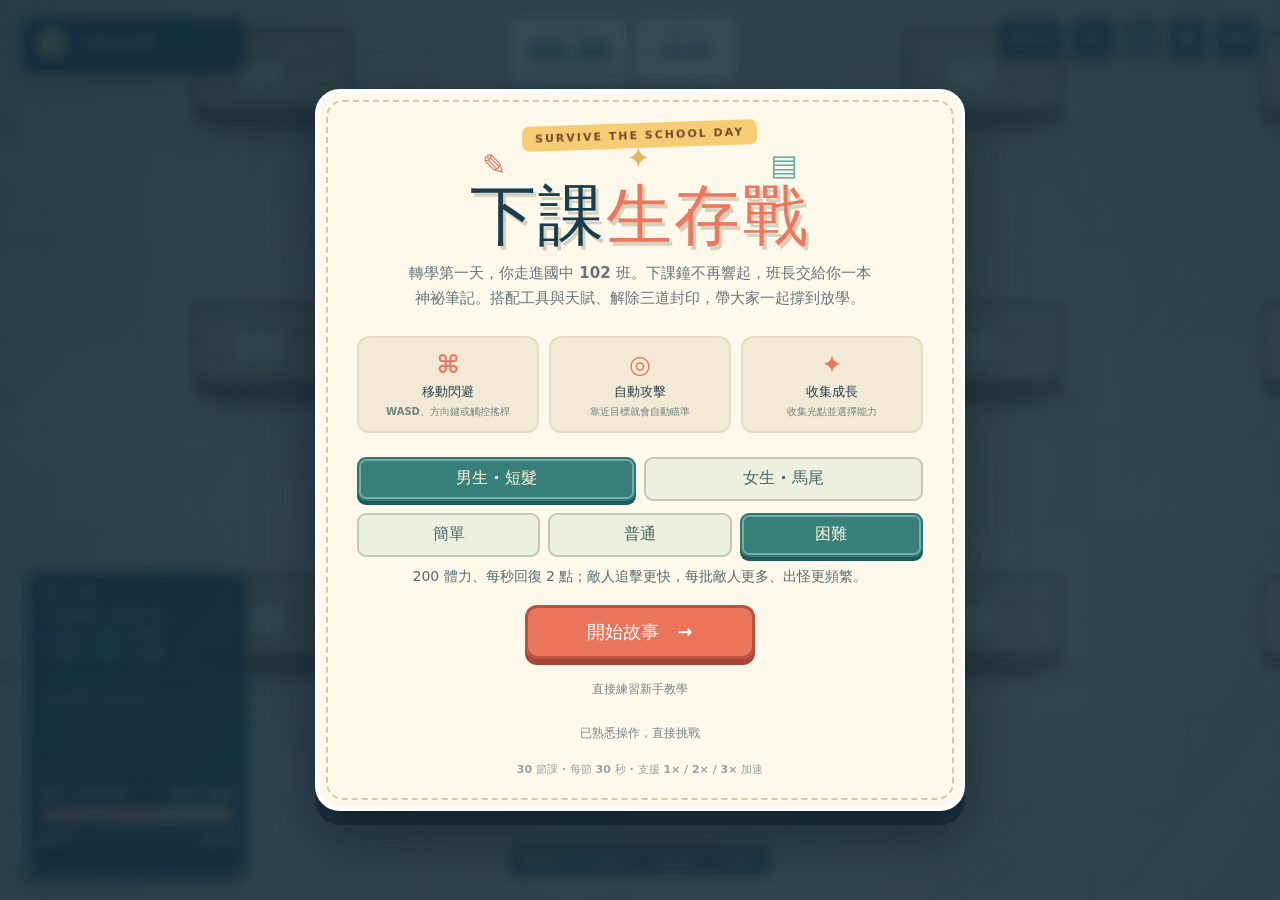
==== commit 3e25201d: "Expand enemy encounters and animate boss stories" ====
--- a/play.html
+++ b/play.html
@@ -69,12 +69,33 @@
 .difficulty-picker button.selected { border-color: #297b77; background: #377f79; color: #fff8dc; box-shadow: inset 0 0 0 2px #ffffff40; }
 .difficulty-description { margin-bottom: 18px; font-size: 14px; color: #526d70; line-height: 1.6; }
 .difficulty-indicator { margin-bottom: 7px; color: #efd298; font-size: 11px; font-weight: 900; }
+/* Give the classroom HUD a clearer hierarchy against the brighter floor. */
+.brand, #kill-count, .icon-btn, .status-panel { background: #173447ee; border-color: #e2e9dc50; box-shadow: 0 5px 0 #0b1c2bb3, 0 10px 22px #19373d36; }
+.brand-icon { background: linear-gradient(140deg, #ffeb9a, #edb85d); box-shadow: inset 0 -3px 0 #b47c41; }
+.timer-box, .wave-box { background: #fff9eaf2; border-color: #ffffff; box-shadow: 0 5px 0 #8c745b73, 0 9px 22px #564f3e30; }
+.timer-box strong { color: #235e62; }
+.lesson-progress { height: 6px; background: #d6d2be; }
+.lesson-progress > div { background: linear-gradient(90deg, #50a891, #b7d884); }
+.status-panel { border-left: 5px solid #84d4c1; }
+.hp-bar { height: 13px; }
+.hp-bar > div { background: linear-gradient(90deg, #f06462, #ffb27c); }
+.xp-bar > div { background: linear-gradient(90deg, #58c9ca, #b4e8b6); }
+.boss-health { box-shadow: 0 5px 0 #241727b5, 0 12px 28px #341e2870; }
+.boss-team-health[hidden], .dialogue-story-canvas[hidden], #boss-single-bar[hidden] { display: none; }
+.boss-team-health { display: grid; gap: 8px; }
+.boss-member > div:first-child { display: flex; justify-content: space-between; gap: 8px; margin-bottom: 4px; color: #ffe6c3; font-size: 11px; font-weight: 900; }
+.boss-member:nth-child(2) > div:first-child { color: #cceefa; }
+.boss-member .bar { height: 9px; }
+.boss-member:nth-child(2) .bar > div { background: linear-gradient(90deg, #6598ca, #b7e5ed); }
+.dialogue-story-canvas { display: block; clear: both; width: 100%; height: auto; max-height: 120px; margin: 8px 0; border: 2px solid #bca97e; border-radius: 8px; background: #e9dbc1; }
+.difficulty-picker button.selected { box-shadow: inset 0 0 0 2px #ffffff55, 0 4px 0 #215856; }
 @media (pointer: coarse) {
   .icon-btn, .speed-btn { min-width: 44px; min-height: 44px; }
   .secondary-btn, .text-btn, .chapter-dialogue button, .tutorial-panel button { min-height: 44px; }
   .joystick { left: max(20px, env(safe-area-inset-left)); bottom: max(24px, env(safe-area-inset-bottom)); }
 }
 @media (max-width: 650px) {
+  .dialogue-story-canvas { max-height: 78px; }
   .status-panel { bottom: max(12px, env(safe-area-inset-bottom)); }
   .talent-slot:not(.equipped) { display: none; }
   .talent-slots { gap: 3px; }
@@ -97,6 +118,7 @@
   .upgrade-modal > p { font-size: 14px; line-height: 1.6; }
 }
 @media (max-height: 550px) {
+  .dialogue-story-canvas { max-height: 55px; }
   .overlay { padding-top: 12px; padding-bottom: 12px; }
   .hero-card, .modal-card, .story-card { max-height: calc(100dvh - 24px); }
   .status-panel { max-height: 135px; overflow-y: auto; }
@@ -136,10 +158,18 @@
     <aside id="chapter-dialogue" class="chapter-dialogue" hidden aria-label="102 班劇情對話">
       <canvas id="dialogue-portrait" class="dialogue-portrait" width="144" height="144" aria-hidden="true" hidden></canvas>
       <div class="dialogue-heading"><span id="dialogue-speaker"></span><strong id="dialogue-title"></strong></div>
+      <canvas id="dialogue-story-canvas" class="dialogue-story-canvas" width="440" height="120" aria-label="劇情動畫" hidden></canvas>
       <p id="dialogue-text" aria-live="polite"></p>
       <button id="dialogue-next" type="button">收起對話 ×</button>
     </aside>
-    <div id="boss-health" class="boss-health" hidden><div><strong id="boss-name">Boss</strong><span id="boss-hp"></span></div><div class="bar"><div id="boss-fill"></div></div></div>
+    <div id="boss-health" class="boss-health" hidden>
+      <div><strong id="boss-name">Boss</strong><span id="boss-hp"></span></div>
+      <div id="boss-single-bar" class="bar"><div id="boss-fill"></div></div>
+      <div id="boss-team-health" class="boss-team-health" hidden>
+        <div class="boss-member"><div><strong>衝撞手</strong><span id="boss-rider-0-hp"></span></div><div class="bar"><div id="boss-rider-0-fill"></div></div></div>
+        <div class="boss-member"><div><strong>擲胎手</strong><span id="boss-rider-1-hp"></span></div><div class="bar"><div id="boss-rider-1-fill"></div></div></div>
+      </div>
+    </div>
     <div class="bottom-hint">WASD / 方向鍵移動　·　自動攻擊　·　P 暫停</div>
     <div id="joystick" class="joystick" aria-hidden="true"><div id="stick"></div></div>
     <div id="tutorial-panel" class="tutorial-panel" hidden role="region" aria-label="新手教學">
@@ -155,13 +185,15 @@
         <li>第 11 節起，大聲公方塊人會發射音波；命中後眩暈 1 秒，暫時不能移動或發動攻擊。</li>
         <li>第 12 節起，飛踢方塊人會叫出倒楣蛋，再把他踢飛當成遠程武器；看到準備動作就側移閃避。</li>
         <li>第 13 節起，瞬移拳手會瞬移到身旁再出拳，現身後離開扇形或繞背閃避；第 14 節起，三球召喚者會召喚 3 顆球，看到方向線就側移閃避。</li>
-        <li>第 10 節：瓶蓋收藏家會丟瓶蓋。</li>
+        <li>第 15 節起，保健股長每隔一段時間幫附近敵人回血；第 16 節起，助威方塊人讓周圍敵人移動 1.5 倍速、攻擊間隔減半、傷害增加 25%。</li>
+        <li>第 17 節起，氣功方塊人會蓄力發射穿透課桌的光束；第 18 節起，重踢方塊人會先蓄力，再把命中的玩家踢飛到教室邊界。</li>
+        <li>第 10 節：瓶蓋收藏家丟出的瓶蓋會從課桌和牆壁反彈，5 秒後消失。</li>
         <li>第 20 節：雙人單車隊，一人衝撞、一人丟輪胎；一人倒下就觸發劇情，兩人都倒下才結束 Boss 戰。</li>
         <li>課桌和講桌是實體障礙，會擋住你、敵人和敵方攻擊；沿著走道移動，也能利用桌子掩護。</li>
         <li>第 30 節：擊敗最終 Boss，撐到放學鐘響才能通關。</li>
         <li>Boss 登場時場上小怪與敵方投射物、陷阱消失；Boss 戰暫停課節計時與小怪生成。整組 Boss 擊敗後恢復倒數。</li>
         <li>Boss 半血後會暴走，加快攻擊；看到蓄力方向先閃避，再找空檔反擊。</li>
-        <li>工具與天賦各最多裝備 6 個，鉛筆另外保留。每種工具最多 5 級。</li>
+        <li>先撿起並裝備 6 個不同道具，天賦才會出現在升級選項；天賦最多 6 個。鉛筆另外保留，每種工具最多 5 級。</li>
       </ul>
       <div class="tutorial-actions"><button id="tutorial-next" type="button" hidden>我準備好了 →</button><button id="skip-tutorial" type="button">跳過教學，開始挑戰</button></div>
     </div>
@@ -212,7 +244,7 @@
       <div class="modal-card upgrade-modal">
         <div class="modal-kicker">LEVEL UP!</div>
         <h2 id="upgrade-title">課間靈感</h2>
-        <p>工具與天賦隨機三選一，選完要撿起。工具滿 5 級＋對應天賦可超級進化。</p>
+        <p>先撿起並裝備滿 6 個道具，天賦才會加入三選一。選完還要撿起；工具滿 5 級＋對應天賦可超級進化。</p>
         <p id="tutorial-upgrade-guide" class="tutorial-upgrade-guide" hidden></p>
         <div id="upgrade-refresh" class="upgrade-refresh" hidden><button id="upgrade-reroll" type="button" title="免費刷新升級選項（R）">↻ 刷新一次（免費）</button><span id="upgrade-refresh-note" role="status">每次升級限用一次，也可按 R。</span></div>
         <div id="upgrade-options" class="upgrade-options"></div>
@@ -323,6 +355,7 @@
 const keys = new Set();
 const pointer = { active: false, id: null, x: 0, y: 0 };
 const MAP = { w: 1800, h: 1200 };
+const SUPPORT_RADIUS=280;
 const CLASSROOM_DESKS=Array.from({length:15},(_,i)=>({x:290+i%5*300,y:415+Math.floor(i/5)*230,left:225+i%5*300,top:384+Math.floor(i/5)*230,right:355+i%5*300,bottom:460+Math.floor(i/5)*230}));
 const SOLID_TABLES=[...CLASSROOM_DESKS,{left:800,top:250,right:1000,bottom:337}];
 const navigationFields=new Map();
@@ -332,12 +365,14 @@
 const MAX_TOOL_LEVEL = 5;
 const MAX_EQUIPPED_TOOLS = 6;
 const MAX_EQUIPPED_TALENTS = 6;
+const MELEE_ENEMY_KINDS = new Set(['basic','water','weilong','deepblue','eye','boxer','dog','spider','heavykick']);
 const PLAYER_MAX_HP = 200;
 const DIFFICULTIES = {
-  easy:{name:'簡單',hp:280,regen:3,enemyHealth:.65,enemyDamage:.6,spawnCount:.6,spawnInterval:1.35,spawnCap:.65,description:'280 體力、每秒回復 3 點；敵人血量 65%、傷害 60%，出怪較少。'},
-  normal:{name:'普通',hp:240,regen:2.5,enemyHealth:.82,enemyDamage:.8,spawnCount:.8,spawnInterval:1.15,spawnCap:.85,description:'240 體力、每秒回復 2.5 點；敵人血量 82%、傷害 80%，出怪適中。'},
-  hard:{name:'困難',hp:PLAYER_MAX_HP,regen:2,enemyHealth:1,enemyDamage:1,spawnCount:1,spawnInterval:1,spawnCap:1,description:'200 體力、每秒回復 2 點；保留目前完整的敵人與 Boss 強度。'}
+  easy:{name:'簡單',hp:280,regen:3,enemyHealth:.65,enemyDamage:.6,enemySpeed:1,spawnCount:.6,spawnInterval:1.35,spawnCap:.65,description:'280 體力、每秒回復 3 點；敵人血量 65%、傷害 60%，出怪較少。'},
+  normal:{name:'普通',hp:240,regen:2.5,enemyHealth:.82,enemyDamage:.8,enemySpeed:1,spawnCount:.8,spawnInterval:1.15,spawnCap:.85,description:'240 體力、每秒回復 2.5 點；敵人血量 82%、傷害 80%，出怪適中。'},
+  hard:{name:'困難',hp:PLAYER_MAX_HP,regen:2,enemyHealth:1,enemyDamage:1,enemySpeed:1.08,spawnCount:1.5,spawnInterval:.9,spawnCap:1,description:'200 體力、每秒回復 2 點；敵人追擊更快，每批敵人更多、出怪更頻繁。'}
 };
+const PRACTICE_DIFFICULTY={hp:PLAYER_MAX_HP,regen:2,enemyHealth:1,enemyDamage:1,enemySpeed:1,spawnCount:1,spawnInterval:1,spawnCap:1};
 CONTENT.talents = [
   {id: "harvest", toolId: "blueberry", name: "豐收之力", icon: "♧", description: "藍莓與西瓜傷害增加 10%", bonus: {damage: 1.1}},
   {id: "focus", toolId: "pistol", name: "精準瞄準", icon: "◎", description: "手槍與加特林射程增加 15%", bonus: {range: 1.15}},
@@ -500,6 +535,7 @@
 let pauseReturnMode = "playing";
 let storyIndex = 0;
 let storyAnimationTime = 0;
+let mini2FirstFallen = null;
 let endingWon = false;
 let dialogueEntrance = null;
 const storyMotionPreference = window.matchMedia ? window.matchMedia("(prefers-reduced-motion: reduce)") : null;
@@ -532,8 +568,8 @@
   {title:"選完還要撿起",text:"選擇只會讓道具掉到地上。走過去撿起，它才會裝備並開始自動攻擊。",goal:"撿起發光的工具，觀察道具欄。"},
   {title:"試試新工具",text:"工具會自動瞄準附近敵人。這次練習目標只接受剛取得工具的攻擊。",goal:"走到射程內，用新工具擊敗目標。"},
   {title:"親手強化到 5 級",text:"重複「收集經驗 → 選擇強化 → 撿起工具」。每種工具最多 5 級，外型與效果逐級變強。",goal:"本次練習把剛取得的工具升到 5 級。"},
-  {title:"選擇配對天賦",text:"道具與天賦各有 12 種，各最多裝備 6 個。天賦有被動效果，每種只能取得一次。",goal:"在三選一中選擇這個工具的配對天賦。"},
-  {title:"拾取天賦、超級進化",text:"工具滿 5 級＋裝備對應天賦就會自動進化。取得順序不限；尚未撿起的不算裝備。",goal:"撿起紫色天賦徽章，完成超級進化。"},
+  {title:"先裝滿六件道具",text:"還要實際撿起另外五件練習道具，裝滿六個道具欄位後才會出現天賦。接著選擇滿級工具的配對天賦。",goal:"撿滿六件道具，再選擇配對天賦。"},
+  {title:"拾取天賦、超級進化",text:"先裝滿六件道具才能解鎖天賦；工具滿 5 級＋裝備對應天賦就會自動進化。尚未撿起的不算裝備。",goal:"撿起紫色天賦徽章，完成超級進化。"},
   {title:"試用超級進化",text:"進化工具會出現皇冠與紫色星芒，道具欄顯示「超」，攻擊能力也會增強。",goal:"用超級進化工具擊敗練習目標。"},
   {title:"避開方塊人的突刺",text:"看到敵人蓄力，就往側邊移動。正式戰鬥中，敵人 1 造成傷害時有 1% 機率召喚 100 隻同伴。",goal:"移動閃避，成功躲開一次突刺。"},
   {title:"躲開水壺與橡皮筋",text:"敵人 2 會丟水壺，水壺揮擊還會射出 3 顆水珠。敵人 3 會用橡皮筋射擊。保持移動，避開投射物。",goal:"移動並躲過 3 顆投射物。"},
@@ -656,7 +692,7 @@
   const settings=difficultySettings();
   return { count: Math.max(1,Math.floor((2 + Math.floor((lesson - 1) / 5))*settings.spawnCount)), interval: Math.max(.38, 1.25 - (lesson - 1) * .03)*settings.spawnInterval, cap: Math.round((180 + lesson * 3)*settings.spawnCap) };
 }
-function difficultySettings(){return DIFFICULTIES[isTutorialSession()?'hard':runDifficulty];}
+function difficultySettings(){return isTutorialSession()?PRACTICE_DIFFICULTY:DIFFICULTIES[runDifficulty];}
 function renderDifficultyPicker() {
   for(const id of Object.keys(DIFFICULTIES)) {
     $(`difficulty-${id}`).classList.toggle('selected',selectedDifficulty===id);
@@ -747,7 +783,7 @@
   return {
     gender:selectedGender,
     x: MAP.w / 2, y: MAP.h / 2 + 135, r: 21,
-    hp: difficultySettings().hp, maxHp: difficultySettings().hp, healthRegen: difficultySettings().regen, speed: 225, invulnerable: 0, damageFlash:0, slowTime: 0, stunTime:0, visionTime:0, visionSide:null,
+    hp: difficultySettings().hp, maxHp: difficultySettings().hp, healthRegen: difficultySettings().regen, speed: 225, invulnerable: 0, damageFlash:0, slowTime: 0, stunTime:0, visionTime:0, visionSide:null, wallLaunch:null,
     facing: 0, moving: false, level: 1, xp: 0, xpNeed: 6,
     pencilCooldown: 0, swingTime: 0, swingAngle: 0,
     blueberryCooldown: 0, pistolCooldown: 0, firecrackerCooldown: 0,
@@ -761,6 +797,7 @@
 
 function resetWorld() {
   player = makePlayer();
+  mini2FirstFallen=null;
   narrativeSeen=new Set();narrativeHistory=[];narrativeQueue=[];activeDialogue=null;dialogueTime=0;
   dialogueEntrance?.cancel();dialogueEntrance=null;
   $("chapter-dialogue").hidden=true;
@@ -815,22 +852,33 @@
   if(stroke){c.strokeStyle=stroke;c.lineWidth=2;c.stroke();}
 }
 function drawStudentHairBack(c,headY) {
-  storyBox(c,-20,headY-9,40,38,'#394258',null,10);
-  c.fillStyle='#394258';c.beginPath();c.ellipse(24,headY+9,8,18,-.25,0,Math.PI*2);c.fill();
-  c.fillStyle='#e891a5';c.beginPath();c.arc(22,headY-4,4,0,Math.PI*2);c.fill();
+  storyBox(c,-21,headY-18,42,46,'#623f59',null,12);
+  c.fillStyle='#623f59';c.beginPath();c.ellipse(29,headY+13,10,23,-.28,0,Math.PI*2);c.fill();
+  c.fillStyle='#f6bb66';c.beginPath();c.arc(22,headY-8,5,0,Math.PI*2);c.fill();
+}
+function drawStudentHairFront(c,headY) {
+  c.fillStyle='#623f59';c.beginPath();c.arc(0,headY-7,19,Math.PI,Math.PI*2);c.lineTo(18,headY+2);c.lineTo(6,headY-13);c.lineTo(-18,headY+3);c.fill();
+  c.beginPath();c.moveTo(-19,headY-4);c.lineTo(-10,headY-4);c.lineTo(-14,headY+14);c.lineTo(-20,headY+10);c.fill();
+}
+function drawStudentSkirt(c,top,bottom) {
+  c.fillStyle='#574668';c.beginPath();c.moveTo(-18,top);c.lineTo(18,top);c.lineTo(23,bottom);c.lineTo(-23,bottom);c.closePath();c.fill();
+  c.strokeStyle='#9f82a2';c.lineWidth=1.5;c.beginPath();c.moveTo(-9,top+3);c.lineTo(-11,bottom);c.moveTo(0,top+3);c.lineTo(0,bottom);c.moveTo(9,top+3);c.lineTo(11,bottom);c.stroke();
 }
 function storyStudent(c,x,y,time,walking,leader=false,emotion='calm') {
   c.save();c.translate(x,y+(walking?Math.sin(time*10)*2:0));
-  if(!leader&&player?.gender==='girl')drawStudentHairBack(c,-25);
+  const girl=!leader&&player?.gender==='girl';
+  if(girl)drawStudentHairBack(c,-25);
   c.fillStyle="#43595933";c.beginPath();c.ellipse(0,29,25,6,0,0,Math.PI*2);c.fill();
   if(!leader)storyBox(c,12,-12,15,30,"#cf9b5f","#876b4d");
   for(const side of [-1,1])storyBox(c,side<0?-13:3,20+(walking?Math.sin(time*10+side)*4:0),10,12,"#3d536b","#284959");
-  storyBox(c,-18,-7,36,31,leader?"#528c7b":"#527a9d","#284c69",7);
+  storyBox(c,-18,-7,36,31,leader?"#528c7b":girl?"#d78391":"#527a9d",girl?"#834f6d":"#284c69",7);
   storyBox(c,-24,-4,8,20,"#f5c7a5","#bc917e");storyBox(c,16,-4,8,20,"#f5c7a5","#bc917e");
   c.fillStyle="#f0c49f";c.beginPath();c.arc(0,-25,18,0,Math.PI*2);c.fill();
-  c.fillStyle=leader?"#3e524e":"#394258";c.beginPath();c.arc(0,-31,18,Math.PI,Math.PI*2);c.lineTo(18,-20);c.lineTo(6,-31);c.lineTo(-18,-21);c.fill();
+  if(girl)drawStudentHairFront(c,-25);
+  else {c.fillStyle=leader?"#3e524e":"#394258";c.beginPath();c.arc(0,-31,18,Math.PI,Math.PI*2);c.lineTo(18,-20);c.lineTo(6,-31);c.lineTo(-18,-21);c.fill();}
   drawStoryFace(c,emotion,time);
-  c.fillStyle="#f0cf78";c.fillRect(-17,0,34,4);
+  c.fillStyle=girl?"#fff1cf":"#f0cf78";c.fillRect(-17,0,34,4);
+  if(girl)drawStudentSkirt(c,18,31);
   if(leader){c.strokeStyle="#334e54";c.lineWidth=2;c.strokeRect(-11,-28,10,9);c.strokeRect(2,-28,10,9);c.beginPath();c.moveTo(-1,-24);c.lineTo(2,-24);c.stroke();}
   c.restore();
 }
@@ -861,6 +909,78 @@
   c.clearRect(0,0,144,144);storyBox(c,0,0,144,144,'#e8e4c9',null,12);
   c.save();c.translate(72,111);c.scale(2.5,2.5);
   storyStudent(c,0,0,portraitTime,false,activeDialogue.speaker==='班長',activeDialogue.emotion||'calm');c.restore();
+}
+function drawStoryCyclist(c,x,y,time,index,fallen=false) {
+  c.save();c.translate(x,y);if(fallen)c.rotate(.9);
+  const color=index===0?'#d7a36e':'#78a5c4',rim=index===0?'#f4d49c':'#c8e5ef';
+  c.strokeStyle='#405667';c.lineWidth=3;
+  for(const wx of [-20,20]) {
+    c.beginPath();c.arc(wx,17,12,0,Math.PI*2);c.stroke();
+    for(let spoke=0;spoke<4;spoke++){const angle=time*8+spoke*Math.PI/2;c.beginPath();c.moveTo(wx,17);c.lineTo(wx+Math.cos(angle)*10,17+Math.sin(angle)*10);c.stroke();}
+  }
+  c.strokeStyle=rim;c.lineWidth=4;c.beginPath();c.moveTo(-20,17);c.lineTo(-6,-8);c.lineTo(7,17);c.closePath();c.moveTo(-6,-8);c.lineTo(20,17);c.lineTo(7,17);c.stroke();
+  storyBox(c,-13,-35,27,28,color,'#466071',3);storyBox(c,-14,-62,28,25,color,'#466071',3);
+  c.fillStyle='#263e4b';c.fillRect(-8,-51,4,4);c.fillRect(5,-51,4,4);
+  storyBox(c,-16,-67,32,6,index===0?'#f4d59b':'#d9edf7','#466071',2);
+  c.strokeStyle='#405667';c.lineWidth=3;c.beginPath();c.moveTo(9,-8);c.lineTo(25,-8);c.lineTo(25,-16);c.stroke();
+  c.restore();
+}
+function drawBossStoryFrame(c,dialogue,time,reduced=false) {
+  const stage=dialogue.id==='boss-arrival-mini2'?'arrival':dialogue.id==='boss-clear-mini2'?'clear':'one-down';
+  const t=reduced?2.4:time,progress=clamp(t/1.6,0,1);
+  c.save();c.setTransform(1,0,0,1,0,0);c.clearRect(0,0,440,120);
+  c.fillStyle='#e8dac0';c.fillRect(0,0,440,120);
+  c.fillStyle='#b5ccb7';c.fillRect(0,0,440,25);c.fillStyle='#b18d69';c.fillRect(0,91,440,29);
+  c.strokeStyle='#c6ae86';c.lineWidth=2;for(let x=0;x<440;x+=55){c.beginPath();c.moveTo(x,91);c.lineTo(x,120);c.stroke();}
+  storyBox(c,182,7,76,18,'#315f5c','#d2be97',3);c.fillStyle='#e9f0d0';c.textAlign='center';c.font="900 11px 'Noto Sans TC',sans-serif";c.fillText('第二道封印',220,20);
+  if(stage==='arrival') {
+    drawStoryCyclist(c,62+progress*92,75,t,0);drawStoryCyclist(c,378-progress*92,75,-t,1);
+    c.fillStyle='#344f58';c.font="900 12px 'Noto Sans TC',sans-serif";c.fillText('衝撞',80,38);c.fillText('輪胎',360,38);
+  } else if(stage==='one-down') {
+    const fallen=mini2FirstFallen??0,survivor=1-fallen;
+    drawStoryCyclist(c,fallen===0?148:292,75,0,fallen,true);
+    const survivorX=survivor===0?100+progress*70:340-progress*70;
+    drawStoryCyclist(c,survivorX,75,t,survivor);
+    c.fillStyle='#344f58';c.font="900 12px 'Noto Sans TC',sans-serif";c.fillText('還有一人！',220,42);
+    if(survivor===1){const tyreX=survivorX-35-progress*50;c.strokeStyle='#47657a';c.lineWidth=5;c.beginPath();c.arc(tyreX,60,11,0,Math.PI*2);c.stroke();}
+    else {c.strokeStyle='#f6bd72';c.lineWidth=3;c.beginPath();c.moveTo(survivorX-50,70);c.lineTo(survivorX-25,70);c.stroke();}
+  } else {
+    drawStoryCyclist(c,145,76,0,0,true);drawStoryCyclist(c,295,76,0,1,true);
+    c.strokeStyle='#ffe19a';c.lineWidth=3;c.beginPath();c.arc(220,58,13+progress*24,0,Math.PI*2);c.stroke();
+    storyBox(c,182,47,76,18,'#fff4d5','#a9885b',3);
+    c.fillStyle='#345955';c.font="900 12px 'Noto Sans TC',sans-serif";c.fillText('封印解除',220,60);
+  }
+  c.restore();
+}
+function drawDialogueStoryFrame(c,dialogue,time,reduced=false) {
+  if(dialogue.id.includes('mini2')){drawBossStoryFrame(c,dialogue,time,reduced);return;}
+  const t=reduced?2.4:time,progress=clamp(t/1.8,0,1);
+  const firstBoss=dialogue.id.includes('mini1'),lastBoss=dialogue.id.includes('final');
+  const victory=dialogue.id.startsWith('boss-defeat-');
+  c.save();c.setTransform(1,0,0,1,0,0);c.clearRect(0,0,440,120);
+  c.fillStyle=lastBoss?'#b8c5bc':'#e8dac0';c.fillRect(0,0,440,120);
+  c.fillStyle=lastBoss?'#768f89':'#b4caba';c.fillRect(0,0,440,25);
+  c.fillStyle='#b39270';c.fillRect(0,91,440,29);
+  c.strokeStyle='#c6ad84';c.lineWidth=1;for(let x=0;x<440;x+=55){c.beginPath();c.moveTo(x,91);c.lineTo(x,120);c.stroke();}
+  storyBox(c,135,5,170,24,lastBoss?'#244749':'#336d64','#bba883',3);
+  c.fillStyle='#f4efcf';c.font="900 12px 'Noto Sans TC',sans-serif";c.textAlign='center';c.fillText(dialogue.title,220,22,160);
+  if(firstBoss) {
+    c.save();c.translate(350-(victory?progress*15:progress*95),76);if(victory)c.rotate(progress*.65);
+    storyBox(c,-20,-33,40,36,'#ab8052','#644934',4);storyBox(c,-21,-58,42,25,'#bd9771','#644934',3);
+    c.fillStyle='#3b4b50';c.fillRect(-9,-48,4,4);c.fillRect(6,-48,4,4);c.restore();
+    for(let i=0;i<4;i++){const capX=victory?345-i*47-progress*120:300-i*49-progress*85,capY=67-Math.abs(Math.sin(t*3+i))*18;c.fillStyle='#f8e8c8';c.strokeStyle='#8c8069';c.lineWidth=2;c.beginPath();c.arc(capX,capY,6,0,Math.PI*2);c.fill();c.stroke();}
+    storyStudent(c,85+progress*28,79,t,!reduced,false,victory?'relieved':'nervous');
+  } else if(lastBoss) {
+    const shade=victory?1-progress:1;
+    c.save();c.globalAlpha=shade;c.translate(335,88);c.fillStyle='#344b4e';c.beginPath();c.moveTo(-34,2);c.lineTo(-19,-60);c.lineTo(0,-82);c.lineTo(20,-60);c.lineTo(38,2);c.closePath();c.fill();c.fillStyle='#f3b96b';c.fillRect(-12,-47,6,4);c.fillRect(7,-47,6,4);c.restore();
+    c.strokeStyle='#f7d68c';c.lineWidth=3;c.beginPath();c.arc(225,61,15+progress*(victory?38:12),0,Math.PI*2);c.stroke();
+    storyStudent(c,90+progress*45,79,t,!reduced,false,victory?'happy':'determined');
+  } else {
+    storyStudent(c,82+progress*34,78,t,!reduced,false,dialogue.speaker==='轉學生'?'determined':'nervous');
+    storyStudent(c,355-progress*30,78,t,!reduced,true,dialogue.speaker==='班長'?'determined':'calm');
+    c.save();c.translate(220,66);c.fillStyle='#fff3d8';c.strokeStyle='#9a7858';c.lineWidth=3;c.beginPath();c.arc(0,0,22,0,Math.PI*2);c.fill();c.stroke();c.rotate(reduced?0:t*.8);c.strokeStyle='#345955';c.beginPath();c.moveTo(0,0);c.lineTo(0,-15);c.stroke();c.restore();
+  }
+  c.restore();
 }
 function drawStoryFrame(c,page,elapsed,reduced=false) {
   function sceneStudent(c,x,y,time,walking,leader=false) {
@@ -954,11 +1074,13 @@
     $("chapter-dialogue").classList.toggle("story-boss-cue",!!bossEntrance);
     const hasPortrait=['班長','轉學生'].includes(activeDialogue.speaker);
     $("dialogue-portrait").hidden=!hasPortrait;
+    $("dialogue-story-canvas").hidden=false;
     $("dialogue-speaker").textContent=activeDialogue.speaker+(activeDialogue.emotion?` · ${EMOTION_LABELS[activeDialogue.emotion]}`:'');
     $("dialogue-title").textContent=activeDialogue.title;
     $("dialogue-text").textContent=activeDialogue.text;
     $("dialogue-next").textContent=narrativeQueue.length?"下一段 →":"收起對話 ×";
     drawDialoguePortrait();
+    drawDialogueStoryFrame($("dialogue-story-canvas").getContext("2d"),activeDialogue,0,storyReducedMotion);
     if(!storyReducedMotion) dialogueEntrance=$("chapter-dialogue").animate?.([
       {opacity:0,transform:`translateY(${bossEntrance?22:12}px) scale(.97)`},
       {opacity:1,transform:"translateY(0) scale(1)"}
@@ -1008,7 +1130,8 @@
   if(tutorialStep===0) progress=`移動 ${Math.min(105,Math.floor(tutorialDistance))} / 105`;
   if(tutorialStep===4) progress="尚未裝備：走向地上的工具。";
   if(tutorialStep===6) progress=`${CONTENT.weapons.find(w=>w.id===tutorialToolId).name} Lv.${player.weapons[tutorialToolId]} / 5 · ${pickups.some(p=>p.type==='weapon')?'記得撿起強化！':'收集下一份經驗。'}`;
-  if(tutorialStep===7||tutorialStep===8) progress=`配對天賦：${matchingTalent(tutorialToolId).name}`;
+  if(tutorialStep===7) progress=mode==='tutorial-upgrade'?`已裝備 6 / 6 · 選擇 ${matchingTalent(tutorialToolId).name}`:`已裝備 ${equippedToolCount()} / 6 件道具`;
+  if(tutorialStep===8) progress=`配對天賦：${matchingTalent(tutorialToolId).name}`;
   if(tutorialStep===11) progress=`閃避 ${Math.min(3,tutorialProjectileDodges)} / 3 · 持續移動`;
   if(tutorialStep===12) progress=tutorialWetHit?`減速剩餘 ${player.slowTime.toFixed(1)} 秒`:"碰一下地上的溼衛生紙球。";
   if(tutorialStep===13) progress=`體力 ${Math.floor(player.hp)} / 95`;
@@ -1036,6 +1159,14 @@
   const enemy=makeEnemy(point.x,point.y,"practice"); enemy.hp=enemy.maxHp=hp;
   enemies.push(enemy);
 }
+function tutorialNextTool() {
+  const extra=CONTENT.weapons.filter(w=>w.id!==tutorialToolId).slice(0,5);
+  const next=extra.find(w=>!player.weapons[w.id]);
+  if(!next){openTutorialUpgrade();updateTutorialPanel();return;}
+  const index=extra.indexOf(next),point=tutorialPoint(140,[-60,-30,0,30,60][index]);
+  pickups.push({...point,r:15,type:'weapon',weaponId:next.id,level:1,age:0,tutorial:true});
+  updateTutorialPanel();
+}
 function enterTutorialStep(step) {
   tutorialStep=step;
   enemies=[];projectiles=[];enemyProjectiles=[];pickups=[];effects=[];upgradeChoices=[];
@@ -1049,7 +1180,8 @@
   if(step===1||step===5||step===9) tutorialDummy(step===9?180:40);
   if(step===9) addEffect(player.x,player.y,"evolution",{radius:115,duration:.9});
   if(step===2||step===6) tutorialXpTicket();
-  if(step===3||step===7) openTutorialUpgrade();
+  if(step===3) openTutorialUpgrade();
+  if(step===7) tutorialNextTool();
   if(step===4) pickups.push({...tutorialPoint(140),r:15,type:"weapon",weaponId:tutorialToolId,level:1,age:0,tutorial:true});
   if(step===8) pickups.push({...tutorialPoint(140),r:15,type:"talent",talentId:matchingTalent(tutorialToolId).id,age:0,tutorial:true});
   if(step===10) {
@@ -1124,9 +1256,9 @@
   const practice = kind === "practice";
   const boss = BOSS_SCHEDULE.find(b => b.id === kind);
   const baseHealth = 37 + (currentLesson() - 1) * 5;
-  const health = boss ? boss.hp : practice ? 20 : kind === "deepblue" ? Math.round(baseHealth * 1.8) : kind === "spider" || kind === "dog" ? Math.round(baseHealth * .45) : ["weilong","bit","handler","shepherd","boxer","striker"].includes(kind) ? Math.round(baseHealth * 1.6) : kind === "water" ? Math.round(baseHealth * 1.25) : baseHealth;
-  const scaledHealth=practice?health:Math.max(1,Math.round(health*difficultySettings().enemyHealth));
-  return freePosition({ x, y, kind, boss, hp: scaledHealth, maxHp: scaledHealth, r: boss ? boss.r : kind === "spider" || kind === "dog" ? 13 : 21, speed: practice ? 0 : kind === "spider" ? 245 : kind === "dog" ? 260 : kind === "deepblue" ? 65 : kind === "mini2" ? 110 : boss ? 77 : 79 + Math.min(40, (currentLesson() - 1) * 1.4), damage: boss ? boss.damage : kind === "water" ? 14 : 11, hitFlash: 0, slowTime:0, stunTime:0, rulerHitCooldown: 0, wobble: random(0, 6.28), attackClock: random(.8, 2), windup: 0, waterAttack: "throw", waterSwingTime: 0, lungeTime: 0, lungeVX: 0, lungeVY: 0, hitPlayer: false, life:kind === "spider" ? 8 : kind === "dog" ? 12 : Infinity, shieldAngle:Math.atan2(player.y-y,player.x-x) });
+  const health = boss ? boss.hp : practice ? 20 : kind === "deepblue" ? Math.round(baseHealth * 1.8) : kind === "spider" || kind === "dog" ? Math.round(baseHealth * .45) : ["weilong","bit","handler","shepherd","boxer","striker","medic","commander","beam","heavykick"].includes(kind) ? Math.round(baseHealth * 1.6) : kind === "water" ? Math.round(baseHealth * 1.25) : baseHealth;
+  const scaledHealth=practice?health:Math.max(1,Math.round(health*(MELEE_ENEMY_KINDS.has(kind)?2:1)*difficultySettings().enemyHealth));
+  return freePosition({ x, y, kind, boss, hp: scaledHealth, maxHp: scaledHealth, r: boss ? boss.r : kind === "spider" || kind === "dog" ? 13 : 21, speed: practice ? 0 : kind === "spider" ? 245 : kind === "dog" ? 260 : kind === "deepblue" ? 65 : kind === "mini2" ? 110 : boss ? 77 : 79 + Math.min(40, (currentLesson() - 1) * 1.4), damage: boss ? boss.damage : kind === "water" ? 14 : 11, hitFlash: 0, slowTime:0, stunTime:0, rulerHitCooldown: 0, wobble: random(0, 6.28), attackClock: random(.8, 2), healClock:2.4, windup: 0, waterAttack: "throw", waterSwingTime: 0, lungeTime: 0, lungeVX: 0, lungeVY: 0, hitPlayer: false, life:kind === "spider" ? 8 : kind === "dog" ? 12 : Infinity, shieldAngle:Math.atan2(player.y-y,player.x-x) });
 }
 function spawnEnemy(kind) {
   const viewW = cw / scale;
@@ -1247,7 +1379,7 @@
     }
     kills++;
     if (enemy.boss) {
-      if(enemy.kind==='mini2')queueBossVictory('mini2');
+      if(enemy.kind==='mini2'&&mini2FirstFallen===null){mini2FirstFallen=enemy.memberIndex??0;queueBossVictory('mini2');}
       if (!enemies.some(e => e !== enemy && e.kind === enemy.kind && e.hp > 0)) {
         defeatedBosses.add(enemy.kind);
         showToast(`${enemy.boss.name} 已擊敗！`);
@@ -1484,6 +1616,7 @@
 function reservedToolSlots() {
   return new Set([...Object.keys(player.weapons).filter(id => player.weapons[id] > 0), ...pickups.filter(p => p.type === "weapon" && !p.collected).map(p => p.weaponId)]).size;
 }
+function equippedToolCount() {return Object.values(player.weapons).filter(level=>level>0).length;}
 function canUpgradeTool(id) {
   const level = reservedToolLevel(id);
   return level < MAX_TOOL_LEVEL && (level > 0 || reservedToolSlots() < MAX_EQUIPPED_TOOLS);
@@ -1492,7 +1625,7 @@
   return new Set([...Object.keys(player.talents).filter(id => player.talents[id]), ...pickups.filter(p => p.type === "talent" && !p.collected).map(p => p.talentId)]).size;
 }
 function canAcquireTalent(id) {
-  return !player.talents[id] && !pickups.some(p => p.type === "talent" && p.talentId === id && !p.collected) && reservedTalentSlots() < MAX_EQUIPPED_TALENTS;
+  return equippedToolCount()===MAX_EQUIPPED_TOOLS && !player.talents[id] && !pickups.some(p => p.type === "talent" && p.talentId === id && !p.collected) && reservedTalentSlots() < MAX_EQUIPPED_TALENTS;
 }
 function upgradePool() {
   return [...CONTENT.weapons.map(w => ({...w, kind: "weapon"})), ...CONTENT.talents.map(t => ({...t, kind: "talent"}))];
@@ -1566,7 +1699,7 @@
   // Prefer unseen choices; reuse current ones only when the eligible pool is small.
   const refreshed=[...available.filter(choice=>!previous.has(choice.id)),...available.filter(choice=>previous.has(choice.id))];
   upgradeChoices = tutorialChoices||refreshed.slice(0, 3);
-  if (!tutorialChoices&&upgradeChoices.length < 3) upgradeChoices.push(...pool.filter(w => !canChooseUpgrade(w)).slice(0, 3 - upgradeChoices.length));
+  if (!tutorialChoices&&upgradeChoices.length < 3) upgradeChoices.push(...pool.filter(w => (equippedToolCount()===MAX_EQUIPPED_TOOLS||w.kind==='weapon')&&!canChooseUpgrade(w)).slice(0, 3 - upgradeChoices.length));
   const canRefresh=available.some(choice=>!upgradeChoices.some(current=>current.id===choice.id));
   $("upgrade-refresh").hidden=mode!=="upgrade";
   $("upgrade-reroll").disabled=mode!=="upgrade"||upgradeRerolls<=0||!canRefresh;
@@ -1669,9 +1802,10 @@
           if(tutorialStep===4) tutorialAdvance();
           else if(tutorialStep===6) {if(player.weapons[tutorialToolId]>=5) tutorialAdvance();else tutorialXpTicket();}
         }
+        else if(mode==='tutorial'&&tutorialStep===7&&pickup.tutorial) tutorialNextTool();
       } else if (pickup.type === "talent") {
         const talent = CONTENT.talents.find(t => t.id === pickup.talentId);
-        if (talent && (player.talents[talent.id] || Object.values(player.talents).filter(Boolean).length < MAX_EQUIPPED_TALENTS)) {
+        if (talent && equippedToolCount()===MAX_EQUIPPED_TOOLS && (player.talents[talent.id] || Object.values(player.talents).filter(Boolean).length < MAX_EQUIPPED_TALENTS)) {
           player.talents[talent.id] = true;
           showToast(`已裝備天賦：${talent.name}`);
           checkEvolutions();
@@ -1694,10 +1828,10 @@
     }
   }
 }
-function damagePlayer(amount,origin=null) {
-  if ((mode !== "playing" && mode !== "tutorial") || player.hp <= 0 || player.invulnerable > 0) return false;
-  if(origin&&tableHit(origin,player))return false;
-  amount=Math.max(0,Math.round(amount*difficultySettings().enemyDamage));
+function damagePlayer(amount,origin=null,ignoreCover=false) {
+  if ((mode !== "playing" && mode !== "tutorial") || player.hp <= 0 || player.invulnerable > 0 || player.wallLaunch) return false;
+  if(origin&&!ignoreCover&&tableHit(origin,player))return false;
+  amount=Math.max(0,Math.round(amount*(origin?.rallyBoost?1.25:1)*difficultySettings().enemyDamage));
   player.hp = Math.max(mode==='tutorial'?30:0, player.hp - amount);
   player.invulnerable = .68;
   player.damageFlash = .18;
@@ -1706,6 +1840,19 @@
   if (player.hp <= 0) finishGame(false);
   return true;
 }
+function kickPlayerToWall(enemy) {
+  if(!damagePlayer(22,enemy))return false;
+  const angle=enemy.throwAngle;
+  player.wallLaunch={vx:Math.cos(angle)*1300,vy:Math.sin(angle)*1300};
+  player.facing=angle;
+  addEffect(player.x,player.y,'heavy-kick',{radius:80,angle,duration:.35});
+  playSound(115,.2,'sawtooth',.05);
+  return true;
+}
+function enemyShot(enemy,projectile) {
+  projectile.rallyBoost=!!enemy.rallyBoost;
+  enemyProjectiles.push(projectile);
+}
 function slowPlayer(duration) {
   if ((mode !== "playing" && mode !== "tutorial") || player.hp <= 0) return;
   if (player.slowTime <= 0) {
@@ -1731,21 +1878,21 @@
 }
 function fireEnemySoundWave(enemy) {
   const angle=enemy.throwAngle;
-  enemyProjectiles.push({type:"sound-wave",x:enemy.x+Math.cos(angle)*35,y:enemy.y+Math.sin(angle)*35,
+  enemyShot(enemy,{type:"sound-wave",x:enemy.x+Math.cos(angle)*35,y:enemy.y+Math.sin(angle)*35,
     vx:Math.cos(angle)*320,vy:Math.sin(angle)*320,r:17,damage:9,life:2.2,angle});
   enemy.attackClock=2.8;
   playSound(260,.18,"triangle",.035);
 }
 function kickUnlucky(enemy) {
   const angle=enemy.throwAngle;
-  enemyProjectiles.push({type:"unlucky",x:enemy.x+Math.cos(angle)*45,y:enemy.y+Math.sin(angle)*45,
+  enemyShot(enemy,{type:"unlucky",x:enemy.x+Math.cos(angle)*45,y:enemy.y+Math.sin(angle)*45,
     vx:Math.cos(angle)*360,vy:Math.sin(angle)*360,r:18,damage:14,life:2.4,angle});
   addEffect(enemy.x,enemy.y,"burst",{color:"#f1c389"});
   enemy.attackClock=3;
   playSound(180,.12,"triangle",.035);
 }
 function throwEnemyGrenade(enemy) {
-  enemyProjectiles.push({type:"grenade",x:enemy.x,y:enemy.y,
+  enemyShot(enemy,{type:"grenade",x:enemy.x,y:enemy.y,
     vx:(enemy.targetX-enemy.x)/.75,vy:(enemy.targetY-enemy.y)/.75,
     targetX:enemy.targetX,targetY:enemy.targetY,travelTime:.75,
     life:1.35,r:10,damage:18,blastRadius:85,angle:0});
@@ -1754,7 +1901,7 @@
   const rage=enemy.hp<=enemy.maxHp/2,count=rage?9:6,speed=rage?360:300;
   for (let i = 0; i < count; i++) {
     const angle = enemy.throwAngle + (i - (count - 1) / 2) * .18;
-    enemyProjectiles.push({ type: "cap", x: enemy.x, y: enemy.y, vx: Math.cos(angle) * speed, vy: Math.sin(angle) * speed, r: 10, damage: enemy.damage, life: 4, angle });
+    enemyShot(enemy,{ type: "cap", x: enemy.x, y: enemy.y, vx: Math.cos(angle) * speed, vy: Math.sin(angle) * speed, r: 10, damage: enemy.damage, life: 5, angle });
   }
   playSound(310, .08, "triangle", .04);
 }
@@ -1762,7 +1909,7 @@
   const rage=enemy.hp<=enemy.maxHp/2,count=rage?3:1,speed=rage?335:280;
   for(let i=0;i<count;i++) {
     const angle = enemy.throwAngle+(i-(count-1)/2)*.22;
-    enemyProjectiles.push({ type: "tire", x: enemy.x, y: enemy.y, vx: Math.cos(angle) * speed, vy: Math.sin(angle) * speed, r: 17, damage: enemy.damage, life: 4.5, angle });
+    enemyShot(enemy,{ type: "tire", x: enemy.x, y: enemy.y, vx: Math.cos(angle) * speed, vy: Math.sin(angle) * speed, r: 17, damage: enemy.damage, life: 4.5, angle });
   }
   playSound(230, .12, "triangle", .04);
 }
@@ -1771,7 +1918,7 @@
   const direction=Math.atan2(enemy.lungeVY,enemy.lungeVX);
   for(let i=0;i<count;i++) {
     const angle=rage?i*Math.PI*2/count:direction+(i-(count-1)/2)*.28,speed=rage?285:240;
-    enemyProjectiles.push({type:"boss-wave",x:enemy.x,y:enemy.y,vx:Math.cos(angle)*speed,vy:Math.sin(angle)*speed,
+    enemyShot(enemy,{type:"boss-wave",x:enemy.x,y:enemy.y,vx:Math.cos(angle)*speed,vy:Math.sin(angle)*speed,
       r:12,damage:26,life:2.6,angle});
   }
   addEffect(enemy.x,enemy.y,"boss-enrage",{radius:100,duration:.45});
@@ -1780,7 +1927,7 @@
 function waterBottleAttack(enemy) {
   const angle = enemy.throwAngle;
   if (enemy.waterAttack === "throw") {
-    enemyProjectiles.push({type: "bottle", x: enemy.x, y: enemy.y, vx: Math.cos(angle) * 260, vy: Math.sin(angle) * 260, r: 13, damage: 12, life: 3.2, angle});
+    enemyShot(enemy,{type: "bottle", x: enemy.x, y: enemy.y, vx: Math.cos(angle) * 260, vy: Math.sin(angle) * 260, r: 13, damage: 12, life: 3.2, angle});
     enemy.waterAttack = "swing";
   } else {
     enemy.waterSwingTime = .25;
@@ -1790,7 +1937,7 @@
     if (distance(enemy, player) < 100 + player.r && Math.abs(difference) < 1.1) damagePlayer(enemy.damage,enemy);
     for (let i = -1; i <= 1; i++) {
       const shotAngle = angle + i * .25;
-      enemyProjectiles.push({type: "droplet", x: enemy.x + Math.cos(shotAngle) * 30, y: enemy.y + Math.sin(shotAngle) * 30, vx: Math.cos(shotAngle) * 300, vy: Math.sin(shotAngle) * 300, r: 7, damage: 7, life: 2.8, angle: shotAngle});
+      enemyShot(enemy,{type: "droplet", x: enemy.x + Math.cos(shotAngle) * 30, y: enemy.y + Math.sin(shotAngle) * 30, vx: Math.cos(shotAngle) * 300, vy: Math.sin(shotAngle) * 300, r: 7, damage: 7, life: 2.8, angle: shotAngle});
     }
     enemy.waterAttack = "throw";
   }
@@ -1801,12 +1948,48 @@
   const angle = enemy.throwAngle;
   const tissue = enemy.kind === "tissue";
   const speed = tissue ? 240 : 420;
-  enemyProjectiles.push({type:tissue?"tissue":"rubber",x:enemy.x,y:enemy.y,vx:Math.cos(angle)*speed,vy:Math.sin(angle)*speed,r:tissue?12:8,damage:tissue?0:10,life:tissue?Math.max(.1,enemy.throwDistance/speed):2.5,angle});
+  enemyShot(enemy,{type:tissue?"tissue":"rubber",x:enemy.x,y:enemy.y,vx:Math.cos(angle)*speed,vy:Math.sin(angle)*speed,r:tissue?12:8,damage:tissue?0:10,life:tissue?Math.max(.1,enemy.throwDistance/speed):2.5,angle});
   enemy.attackClock = tissue ? 2.6 : 1.7;
   playSound(tissue?210:570,.08,"triangle",.03);
 }
+function moveBouncingCap(cap,dt) {
+  let remaining=Math.min(dt,cap.life);
+  for(let bounce=0;bounce<8&&remaining>0.00001;bounce++) {
+    const to={x:cap.x+cap.vx*remaining,y:cap.y+cap.vy*remaining};
+    let hit=tableHit(cap,to,cap.r);
+    const walls=[
+      {t:cap.vx<0?(30-cap.x)/(cap.vx*remaining):cap.vx>0?(MAP.w-30-cap.x)/(cap.vx*remaining):Infinity,nx:cap.vx<0?1:-1,ny:0},
+      {t:cap.vy<0?(70-cap.y)/(cap.vy*remaining):cap.vy>0?(MAP.h-30-cap.y)/(cap.vy*remaining):Infinity,nx:0,ny:cap.vy<0?1:-1}
+    ];
+    for(const wall of walls)if(wall.t>=0&&wall.t<=1&&(!hit||wall.t<hit.t))hit=wall;
+    if(!hit){cap.x=to.x;cap.y=to.y;break;}
+    cap.x+=cap.vx*remaining*hit.t+hit.nx*.1;
+    cap.y+=cap.vy*remaining*hit.t+hit.ny*.1;
+    if(hit.nx)cap.vx=-cap.vx;
+    if(hit.ny)cap.vy=-cap.vy;
+    remaining*=1-hit.t;
+    addEffect(cap.x,cap.y,'burst',{color:'#f3d19a'});
+  }
+  cap.life-=dt;
+  cap.angle+=dt*8;
+}
 function updateEnemyProjectiles(dt) {
   for (const cap of enemyProjectiles) {
+    if(cap.type==='beam') {
+      const start={x:cap.x,y:cap.y},travel=Math.min(dt,Math.max(0,cap.life));
+      cap.x+=cap.vx*travel;cap.y+=cap.vy*travel;cap.life-=dt;
+      const dx=cap.x-start.x,dy=cap.y-start.y,length=dx*dx+dy*dy;
+      const t=length?clamp(((player.x-start.x)*dx+(player.y-start.y)*dy)/length,0,1):0;
+      if(cap.life>0&&!cap.hitPlayer&&distance({x:start.x+dx*t,y:start.y+dy*t},player)<cap.r+player.r) {
+        if(damagePlayer(cap.damage,cap,true))cap.hitPlayer=true;
+      }
+      continue;
+    }
+    if(cap.type==='cap') {
+      moveBouncingCap(cap,dt);
+      if(cap.life>0&&distance(cap,player)<cap.r+player.r){damagePlayer(cap.damage,cap);cap.life=-1;cap.hitPlayer=true;}
+      continue;
+    }
     const travel=cap.type==='grenade'?Math.min(dt,Math.max(0,cap.travelTime)):dt;
     const collision=tableHit(cap,{x:cap.x+cap.vx*travel,y:cap.y+cap.vy*travel},cap.r||0);
     if(collision) {
@@ -1855,6 +2038,37 @@
     const y=clamp(enemy.y+(i===1?(enemy.y<175?78:-78):5),75,MAP.h-35);
     return {x,y,angle:Math.atan2(enemy.targetY-y,enemy.targetX-x)+(i-1)*.14};
   });
+}
+function updateSupportEnemy(enemy,dt,movementSpeed,d,dx,dy) {
+  if(enemy.kind==='medic') {
+    enemy.healClock-=dt;
+    if(enemy.healClock<=0) {
+      let healed=0;
+      for(const ally of enemies)if(ally!==enemy&&ally.hp>0&&ally.hp<ally.maxHp&&distance(enemy,ally)<=SUPPORT_RADIUS) {
+        const amount=Math.min(ally.maxHp-ally.hp,Math.min(36,Math.max(12,Math.round(ally.maxHp*.12))));
+        ally.hp+=amount;healed++;
+        addEffect(ally.x,ally.y-ally.r,'number',{text:`+${amount}`,color:'#91e6a3'});
+      }
+      if(healed){addEffect(enemy.x,enemy.y,'heal-pulse',{radius:SUPPORT_RADIUS,duration:.45});playSound(560,.1,'sine',.025);}
+      enemy.healClock=2.4;
+    }
+  }
+  const direction=d>270?1:d<165?-1:0;
+  if(direction)moveActor(enemy,clamp(enemy.x+dx/d*movementSpeed*dt*direction,40,MAP.w-40),clamp(enemy.y+dy/d*movementSpeed*dt*direction,85,MAP.h-40),direction>0);
+}
+function updateBeamEnemy(enemy,dt,movementSpeed,d,dx,dy) {
+  if(enemy.windup>0) {
+    enemy.windup=Math.max(0,enemy.windup-dt);
+    if(enemy.windup===0) {
+      const angle=enemy.throwAngle;
+      enemyShot(enemy,{type:'beam',x:enemy.x,y:enemy.y,vx:Math.cos(angle)*650,vy:Math.sin(angle)*650,r:16,damage:23,life:1.8,angle,hitPlayer:false});
+      enemy.attackClock=3.6;playSound(180,.25,'sawtooth',.04);
+    }
+    return;
+  }
+  if(enemy.attackClock<=0&&d<650){enemy.windup=1.4;enemy.throwAngle=Math.atan2(dy,dx);return;}
+  const direction=d>390?1:d<210?-1:0;
+  if(direction)moveActor(enemy,clamp(enemy.x+dx/d*movementSpeed*dt*direction,40,MAP.w-40),clamp(enemy.y+dy/d*movementSpeed*dt*direction,85,MAP.h-40),direction>0);
 }
 function updateSpecialEnemy(enemy,dt,movementSpeed) {
   const teleporter=enemy.kind==='boxer';
@@ -1880,7 +2094,7 @@
             moveActor(player,clamp(player.x+Math.cos(angle)*45,45,MAP.w-45),clamp(player.y+Math.sin(angle)*45,87,MAP.h-45));
           }
         } else {
-          for(const shot of summonedBallShots(enemy))enemyProjectiles.push({type:'summoned-ball',...shot,vx:Math.cos(shot.angle)*270,vy:Math.sin(shot.angle)*270,r:12,damage:14,life:3.8});
+          for(const shot of summonedBallShots(enemy))enemyShot(enemy,{type:'summoned-ball',...shot,vx:Math.cos(shot.angle)*270,vy:Math.sin(shot.angle)*270,r:12,damage:14,life:3.8});
           playSound(410,.12,'sine',.03);
         }
         enemy.martialRecovery=teleporter?.65:.8;enemy.attackClock=teleporter?2.8:3.2;
@@ -1907,6 +2121,8 @@
   let summons = 0;
   const spidersToSpawn = [];
   const dogsToSpawn = [];
+  const commanders=enemies.filter(e=>e.kind==='commander'&&e.hp>0&&e.stunTime<=dt);
+  for(const enemy of enemies)enemy.rallyBoost=enemy.kind!=='practice'&&commanders.some(leader=>leader!==enemy&&distance(leader,enemy)<=SUPPORT_RADIUS);
   for (const enemy of enemies) {
     if (enemy.hp <= 0) continue;
     if (enemy.kind === "spider" || enemy.kind === "dog") {
@@ -1930,10 +2146,26 @@
     const d = Math.hypot(dx, dy) || 1;
     const wasLunging=enemy.lungeTime>0;
     const rage=!!enemy.boss&&enemy.hp<=enemy.maxHp/2;
-    const movementSpeed = enemy.speed * (enemy.slowTime > 0 ? .55 : 1) * (rage?1.15:1);
-    enemy.attackClock -= dt;
-    if(enemy.kind!=='boxer'&&!enemy.windup&&enemy.lungeTime<=0&&tableHit(enemy,player)) {
+    const movementSpeed = enemy.speed * (enemy.slowTime > 0 ? .55 : 1) * (rage?1.15:1) * (enemy.rallyBoost?1.5:1) * (enemy.kind==='practice'?1:difficultySettings().enemySpeed);
+    enemy.attackClock -= dt*(enemy.rallyBoost?2:1);
+    if(enemy.kind==='medic'||enemy.kind==='commander'){updateSupportEnemy(enemy,dt,movementSpeed,d,dx,dy);continue;}
+    if(enemy.kind!=='boxer'&&enemy.kind!=='beam'&&!enemy.windup&&enemy.lungeTime<=0&&tableHit(enemy,player)) {
       moveActor(enemy,enemy.x+dx/d*movementSpeed*dt,enemy.y+dy/d*movementSpeed*dt,true);
+      continue;
+    }
+    if(enemy.kind==='beam'){updateBeamEnemy(enemy,dt,movementSpeed,d,dx,dy);continue;}
+    if(enemy.kind==='heavykick') {
+      if(enemy.windup>0) {
+        enemy.windup=Math.max(0,enemy.windup-dt);
+        if(enemy.windup===0) {
+          const direction=Math.atan2(dy,dx),difference=Math.atan2(Math.sin(direction-enemy.throwAngle),Math.cos(direction-enemy.throwAngle));
+          if(d<125+player.r&&Math.abs(difference)<.9)kickPlayerToWall(enemy);
+          enemy.attackClock=3;
+        }
+      } else {
+        if(d>92)moveActor(enemy,clamp(enemy.x+dx/d*movementSpeed*dt,40,MAP.w-40),clamp(enemy.y+dy/d*movementSpeed*dt,85,MAP.h-40),true);
+        if(d<150&&enemy.attackClock<=0){enemy.windup=.8;enemy.throwAngle=Math.atan2(dy,dx);}
+      }
       continue;
     }
     if(enemy.kind==="boxer"||enemy.kind==="striker") {updateSpecialEnemy(enemy,dt,movementSpeed);continue;}
@@ -1965,7 +2197,7 @@
         enemy.windup-=dt;
         if(enemy.windup<=0) {
           if(enemy.trapAttack==="trap") {
-            if(effects.filter(e=>e.type==="enemy-trap").length<20) addEffect(enemy.targetX,enemy.targetY,"enemy-trap",{radius:22,duration:8});
+            if(effects.filter(e=>e.type==="enemy-trap").length<20) addEffect(enemy.targetX,enemy.targetY,"enemy-trap",{radius:22,duration:8,rallyBoost:enemy.rallyBoost});
             enemy.trapAttack="grenade";
           } else {throwEnemyGrenade(enemy);enemy.trapAttack="trap";}
           enemy.attackClock=2.8;
@@ -2202,8 +2434,15 @@
   player.stunTime=Math.max(0,player.stunTime-dt);
   const speed = player.speed * (player.slowTime>0?.5:1) * movementDt;
   const previousX=player.x,previousY=player.y;
-  moveActor(player,clamp(player.x + v.x * speed, 45, MAP.w - 45),clamp(player.y + v.y * speed, 87, MAP.h - 45));
-  player.moving = movementDt>0 && Math.hypot(v.x, v.y) > .05;
+  if(player.wallLaunch) {
+    const nextX=player.x+player.wallLaunch.vx*dt,nextY=player.y+player.wallLaunch.vy*dt;
+    player.x=clamp(nextX,45,MAP.w-45);player.y=clamp(nextY,87,MAP.h-45);
+    if(player.x!==nextX||player.y!==nextY) {
+      player.wallLaunch=null;player.stunTime=Math.max(player.stunTime,.4);
+      addEffect(player.x,player.y,'wall-impact',{radius:72,duration:.4});playSound(100,.18,'triangle',.05);
+    }
+  } else moveActor(player,clamp(player.x + v.x * speed, 45, MAP.w - 45),clamp(player.y + v.y * speed, 87, MAP.h - 45));
+  player.moving=!!player.wallLaunch||(movementDt>0&&Math.hypot(v.x,v.y)>.05);
   const actualMovement=Math.hypot(player.x-previousX,player.y-previousY);
   if (player.moving) {
     player.facing = Math.atan2(v.y, v.x);
@@ -2226,7 +2465,7 @@
       gameTime=Math.min(gameTime+dt,nextBossTime,GAME_LENGTH);
     }
     if (currentLesson() !== previousLesson) {
-      const firstAppearances={2:"水壺方塊人登場！",3:"橡皮筋方塊人登場！",4:"溼衛生紙方塊人登場！",5:"威龍登場！小心噴射衝刺與爆炸物！",6:"比特登場！小心機械蜘蛛！",7:"深藍登場！繞到盾牌側面或背後！",8:"訓犬員登場！小心追咬的狗！",9:"戳眼方塊人登場！別讓他靠近眼睛！",10:"牧羊人登場！避開陷阱與手雷！",11:"大聲公方塊人登場！音波命中會眩暈！",12:"飛踢方塊人登場！小心被踢飛的倒楣蛋！",13:"瞬移拳手登場！小心旁邊的瞬移落點！",14:"三球召喚者登場！側移閃避三顆球！"};
+      const firstAppearances={2:"水壺方塊人登場！",3:"橡皮筋方塊人登場！",4:"溼衛生紙方塊人登場！",5:"威龍登場！小心噴射衝刺與爆炸物！",6:"比特登場！小心機械蜘蛛！",7:"深藍登場！繞到盾牌側面或背後！",8:"訓犬員登場！小心追咬的狗！",9:"戳眼方塊人登場！別讓他靠近眼睛！",10:"牧羊人登場！避開陷阱與手雷！",11:"大聲公方塊人登場！音波命中會眩暈！",12:"飛踢方塊人登場！小心被踢飛的倒楣蛋！",13:"瞬移拳手登場！小心旁邊的瞬移落點！",14:"三球召喚者登場！側移閃避三顆球！",15:"保健股長登場！會幫周圍敵人回血！",16:"助威方塊人登場！會強化周圍敵人！",17:"氣功方塊人登場！蓄力光束會穿透課桌！",18:"重踢方塊人登場！蓄力後會把你踢到牆邊！"};
       const announcement = hasActiveBoss() ? "Boss 戰持續中！" : firstAppearances[currentLesson()] || "更多方塊人來了！";
       showToast(`第 ${currentLesson()} / 30 節課！${announcement}`);
       if (!hasActiveBoss()) spawnClock = 0;
@@ -2262,7 +2501,11 @@
   if(currentLesson()>=13) {
     if(roll<.07)return "boxer";
     if(currentLesson()>=14&&roll<.14)return "striker";
-    const reserved=currentLesson()>=14?.14:.07;
+    if(currentLesson()>=15&&roll<.20)return "medic";
+    if(currentLesson()>=16&&roll<.26)return "commander";
+    if(currentLesson()>=17&&roll<.32)return "beam";
+    if(currentLesson()>=18&&roll<.38)return "heavykick";
+    const reserved=currentLesson()>=18?.38:currentLesson()>=17?.32:currentLesson()>=16?.26:currentLesson()>=15?.20:currentLesson()>=14?.14:.07;
     roll=(roll-reserved)/(1-reserved);
   }
   if(currentLesson()>=5) {
@@ -2325,10 +2568,20 @@
   if (activeBoss) {
     const groupRage=enemies.some(e=>e.kind===activeBoss.kind&&e.hp>0&&e.hp<=e.maxHp/2);
     $("boss-name").textContent = activeBoss.boss.name+(groupRage?" · 暴走":"");
-    const hp = enemies.filter(e => e.kind === activeBoss.kind && e.hp > 0).reduce((total, e) => total + e.hp, 0);
-    const maxHp = activeBoss.maxHp * (activeBoss.boss.members || 1);
-    $("boss-hp").textContent = `${Math.ceil(hp)} / ${maxHp}`;
-    $("boss-fill").style.width = `${hp / maxHp * 100}%`;
+    const team=activeBoss.kind==='mini2';
+    $("boss-single-bar").hidden=team;$("boss-team-health").hidden=!team;
+    if(team) {
+      for(let i=0;i<2;i++) {
+        const rider=enemies.find(e=>e.kind==='mini2'&&e.memberIndex===i&&e.hp>0);
+        const hp=Math.max(0,Math.ceil(rider?.hp||0));
+        $(`boss-rider-${i}-hp`).textContent=`${hp} / ${activeBoss.maxHp}`;
+        $(`boss-rider-${i}-fill`).style.width=`${hp/activeBoss.maxHp*100}%`;
+      }
+      $("boss-hp").textContent=`${enemies.filter(e=>e.kind==='mini2'&&e.hp>0).length} / 2 人`;
+    } else {
+      $("boss-hp").textContent = `${Math.ceil(activeBoss.hp)} / ${activeBoss.maxHp}`;
+      $("boss-fill").style.width = `${Math.max(0,activeBoss.hp/activeBoss.maxHp)*100}%`;
+    }
   }
 }
 function renderLoadoutGuide() {
@@ -2351,8 +2604,9 @@
 }
 function renderTalentHud() {
   const equipped = CONTENT.talents.filter(t => player.talents[t.id]);
-  $("talent-label").textContent = `天賦 ${equipped.length} / ${MAX_EQUIPPED_TALENTS}`;
-  const signature = CONTENT.talents.map(t => `${Number(!!player.talents[t.id])}:${Number(isEvolved(t.toolId))}`).join(",");
+  const unlocked=equippedToolCount()===MAX_EQUIPPED_TOOLS;
+  $("talent-label").textContent = unlocked?`天賦 ${equipped.length} / ${MAX_EQUIPPED_TALENTS}`:`天賦未解鎖 · 道具 ${equippedToolCount()} / ${MAX_EQUIPPED_TOOLS}`;
+  const signature = `${unlocked}:`+CONTENT.talents.map(t => `${Number(!!player.talents[t.id])}:${Number(isEvolved(t.toolId))}`).join(",");
   if (signature === talentHudSignature) return;
   talentHudSignature = signature;
   $("talent-slots").replaceChildren();
@@ -2361,7 +2615,7 @@
     const badge = document.createElement("span");
     if (!talent) {
       badge.className = "talent-slot"; badge.textContent = "○ 空位";
-      badge.setAttribute("title", "升級選擇天賦後，走過去撿起來裝備");
+      badge.setAttribute("title", unlocked?"升級選擇天賦後，走過去撿起來裝備":"先撿起六件不同道具，才會解鎖天賦");
       $("talent-slots").append(badge); continue;
     }
     const active = !!player.talents[talent.id];
@@ -2619,21 +2873,34 @@
   c.restore();
 }
 function drawDesk(x, y) {
-  roundedRect(x - 53, y + 24, 106, 21, 5, "#9c7553", "#77563f", 2);
-  roundedRect(x - 65, y - 28, 130, 65, 8, "#987454", "#74563e", 3);
-  roundedRect(x - 61, y - 31, 122, 57, 7, "#d9ae72", "#ac7d4c", 3);
-  ctx.fillStyle = "#ecd09b"; ctx.fillRect(x - 48, y - 21, 95, 3);
-  roundedRect(x - 28, y - 9, 35, 22, 3, "#f5e9ce", "#cabd9d");
-  ctx.fillStyle = "#e5b66b"; ctx.fillRect(x + 23, y - 11, 27, 4);
+  ctx.fillStyle='#5b493d32';ctx.beginPath();ctx.ellipse(x+10,y+47,77,17,0,0,Math.PI*2);ctx.fill();
+  roundedRect(x-48,y+24,96,25,6,'#8f694c','#6b4b37',3);
+  roundedRect(x-39,y+30,78,13,3,'#a77d56','#6b4b37',2);
+  roundedRect(x-65,y-24,130,66,8,'#866244','#65472f',3);
+  roundedRect(x-65,y-33,130,65,8,'#d3a16b','#795437',4);
+  roundedRect(x-61,y-29,122,57,6,'#ddb27b','#f2d4a3',2);
+  ctx.strokeStyle='#b88857';ctx.lineWidth=1;ctx.beginPath();ctx.moveTo(x-53,y-12);ctx.bezierCurveTo(x-7,y-16,x+8,y-9,x+52,y-14);ctx.moveTo(x-54,y+16);ctx.bezierCurveTo(x-10,y+11,x+17,y+19,x+51,y+14);ctx.stroke();
+  roundedRect(x-30,y-10,39,25,3,'#f8edcf','#baa883',1.5);
+  ctx.strokeStyle='#b4c6ba';ctx.lineWidth=1;for(let line=0;line<3;line++){ctx.beginPath();ctx.moveTo(x-26,y-4+line*6);ctx.lineTo(x+4,y-4+line*6);ctx.stroke();}
+  roundedRect(x+22,y-11,30,6,2,'#e7bf74','#9e7147',1);
+  ctx.fillStyle='#d26766';ctx.fillRect(x+22,y-12,5,8);
 }
 function drawClassroom() {
-  ctx.fillStyle = "#d8c9ac"; ctx.fillRect(0, 0, MAP.w, MAP.h);
-  ctx.strokeStyle = "#c8b994"; ctx.lineWidth = 2;
+  const floor=ctx.createLinearGradient(0,0,MAP.w,MAP.h);
+  floor.addColorStop(0,'#efe0bf');floor.addColorStop(.5,'#ddcdaa');floor.addColorStop(1,'#c8b797');
+  ctx.fillStyle=floor;ctx.fillRect(0,0,MAP.w,MAP.h);
+  ctx.fillStyle='#ffffff18';for(let row=0;row<MAP.h/160;row++)for(let col=0;col<MAP.w/160;col++)if((row+col)%3===0)ctx.fillRect(col*160+2,row*160+2,156,156);
+  ctx.strokeStyle = "#af9d7b66"; ctx.lineWidth = 2;
   for (let x = 0; x < MAP.w; x += 80) { ctx.beginPath(); ctx.moveTo(x, 0); ctx.lineTo(x, MAP.h); ctx.stroke(); }
   for (let y = 0; y < MAP.h; y += 80) { ctx.beginPath(); ctx.moveTo(0, y); ctx.lineTo(MAP.w, y); ctx.stroke(); }
+  ctx.fillStyle='#fff5cf34';for(let beam=0;beam<4;beam++){const sy=275+beam*230;ctx.beginPath();ctx.moveTo(66,sy+8);ctx.lineTo(66,sy+104);ctx.lineTo(640,sy+348);ctx.lineTo(730,sy+313);ctx.closePath();ctx.fill();}
+  ctx.fillStyle='#795e4540';ctx.fillRect(18,22,22,MAP.h-44);ctx.fillRect(MAP.w-40,22,22,MAP.h-44);
   roundedRect(20, 20, MAP.w - 40, MAP.h - 40, 12, null, "#b89970", 22);
+  roundedRect(523,37,754,188,12,'#6a4e38','#f2dcae',3);
   roundedRect(535, 36, 730, 176, 7, "#8a6446", "#684c37", 8);
-  roundedRect(551, 52, 698, 143, 4, "#306d66", "#d4c6a2", 5);
+  const board=ctx.createLinearGradient(551,52,1249,195);board.addColorStop(0,'#397970');board.addColorStop(1,'#22564f');
+  roundedRect(551, 52, 698, 143, 4, board, "#d4c6a2", 5);
+  ctx.strokeStyle='#d6e1c333';ctx.lineWidth=2;for(let i=0;i<5;i++){ctx.beginPath();ctx.moveTo(600+i*130,62);ctx.lineTo(548+i*130,180);ctx.stroke();}
   ctx.fillStyle = "#e1edcf"; ctx.textAlign = "center"; ctx.font = "900 23px 'Noto Sans TC',sans-serif"; ctx.fillText("國中 102 班", 900, 91);
   ctx.font = "900 37px 'Noto Sans TC',sans-serif"; ctx.fillText("一起撐到放學！", 900, 142);
   ctx.font = "14px 'Noto Sans TC',sans-serif";ctx.fillText("值日生：班長、轉學生",900,174);
@@ -2646,10 +2913,13 @@
   for(const [x,label] of [[1410,"歡迎新同學"],[1547,"值日生輪值"]]){roundedRect(x,96,119,91,2,"#fff4da");ctx.fillStyle="#698278";ctx.font="12px 'Noto Sans TC',sans-serif";ctx.fillText(label,x+59,117);ctx.fillRect(x+14,130,88,3);ctx.fillRect(x+14,144,70,3);ctx.fillRect(x+14,158,80,3);}
   roundedRect(800, 250, 200, 78, 8, "#b98553", "#7f5b3e", 4);
   roundedRect(810, 321, 180, 16, 5, "#8a6345");
+  roundedRect(844,259,71,46,3,'#f0e3c6','#9b856d',2);roundedRect(910,269,20,25,2,'#7396a8','#466878',2);
   for (const desk of CLASSROOM_DESKS) drawDesk(desk.x,desk.y);
   for (let y = 275; y < 970; y += 230) {
+    ctx.fillStyle='#e5f8e023';ctx.beginPath();ctx.moveTo(65,y+8);ctx.lineTo(360,y+117);ctx.lineTo(341,y+144);ctx.lineTo(65,y+104);ctx.fill();
     roundedRect(31, y, 34, 130, 2, "#b6dce1", "#8aacae", 5);
     ctx.strokeStyle = "#8aacae"; ctx.lineWidth = 4; ctx.beginPath(); ctx.moveTo(48, y); ctx.lineTo(48, y + 130); ctx.moveTo(31, y + 65); ctx.lineTo(65, y + 65); ctx.stroke();
+    ctx.strokeStyle='#f8ffffbb';ctx.lineWidth=2;ctx.beginPath();ctx.moveTo(37,y+8);ctx.lineTo(37,y+54);ctx.stroke();
   }
   roundedRect(MAP.w - 73, 423, 45, 145, 4, "#a57850", "#775339", 5);
   roundedRect(MAP.w-137,379,108,30,4,"#ecedcf","#668e7d",3);ctx.fillStyle="#35584f";ctx.font="900 18px 'Noto Sans TC',sans-serif";ctx.fillText("102 班",MAP.w-83,401);
@@ -2695,7 +2965,7 @@
   }
   const size = enemy.r / 21;
   const x = enemy.x, y = enemy.y + Math.sin(time * 5 + enemy.wobble) * 2;
-  const main = enemy.hitFlash ? "#fff6e5" : enemy.windup > 0 ? "#e69b76" : enemy.lungeTime > 0 ? "#db7868" : enemy.kind === "kicker" ? "#ba785e" : enemy.kind === "megaphone" ? "#ba955d" : enemy.kind === "weilong" ? "#637777" : enemy.kind === "bit" ? "#7373a4" : enemy.kind === "deepblue" ? "#486b99" : enemy.kind === "handler" ? "#a98459" : enemy.kind === "eye" ? "#b88486" : enemy.kind === "shepherd" ? "#788369" : enemy.kind === "rubber" ? "#af9869" : enemy.kind === "tissue" ? "#a1b6a0" : enemy.kind === "water" || (enemy.kind === "mini2" && enemy.memberIndex === 1) ? "#6d92ae" : enemy.boss ? enemy.boss.color : enemy.kind === "practice" ? "#7aabb4" : "#829b93";
+  const main = enemy.hitFlash ? "#fff6e5" : enemy.windup > 0 ? "#e69b76" : enemy.lungeTime > 0 ? "#db7868" : enemy.kind === "heavykick" ? "#aa7768" : enemy.kind === "medic" ? "#69a98b" : enemy.kind === "commander" ? "#cf9b56" : enemy.kind === "beam" ? "#668cb9" : enemy.kind === "kicker" ? "#ba785e" : enemy.kind === "megaphone" ? "#ba955d" : enemy.kind === "weilong" ? "#637777" : enemy.kind === "bit" ? "#7373a4" : enemy.kind === "deepblue" ? "#486b99" : enemy.kind === "handler" ? "#a98459" : enemy.kind === "eye" ? "#b88486" : enemy.kind === "shepherd" ? "#788369" : enemy.kind === "rubber" ? "#af9869" : enemy.kind === "tissue" ? "#a1b6a0" : enemy.kind === "water" || (enemy.kind === "mini2" && enemy.memberIndex === 1) ? "#6d92ae" : enemy.boss ? enemy.boss.color : enemy.kind === "practice" ? "#7aabb4" : "#829b93";
   const edge = "#4c6a68";
   ctx.save(); ctx.translate(x, y); ctx.scale(size, size);
   ctx.fillStyle = "#34505a44"; ctx.beginPath(); ctx.ellipse(0, 22, 22, 7, 0, 0, Math.PI * 2); ctx.fill();
@@ -2705,7 +2975,30 @@
   roundedRect(-17, -26, 34, 29, 2, main, edge, 3);
   ctx.fillStyle = "#253d46"; ctx.fillRect(-9, -13, 4, 5); ctx.fillRect(6, -13, 4, 5);
   ctx.strokeStyle = "#253d46"; ctx.lineWidth = 2; ctx.beginPath(); ctx.moveTo(-4, -5); ctx.lineTo(4, -5); ctx.stroke();
-  if(enemy.kind==="boxer"||enemy.kind==="striker") {
+  if(enemy.kind==='heavykick') {
+    roundedRect(-20,-31,40,9,3,'#e6b394','#7b554e',2);
+    roundedRect(-12,5,24,17,3,'#6e4a4c','#503d46',2);
+    ctx.fillStyle='#ffe2be';ctx.font='900 12px sans-serif';ctx.textAlign='center';ctx.fillText('18',0,18);
+    ctx.save();ctx.rotate(enemy.throwAngle||0);
+    roundedRect(enemy.windup>0?8:11,18,30,12,3,'#3f454f','#e6b394',2);
+    ctx.restore();
+  } else if(enemy.kind==='medic') {
+    roundedRect(-20,-31,40,8,3,'#e9f3dc','#47806b',2);
+    roundedRect(-12,5,24,18,3,'#e9f3dc','#47806b',2);
+    ctx.fillStyle='#4ebd82';ctx.fillRect(-2,8,4,12);ctx.fillRect(-6,12,12,4);
+    roundedRect(18,4,14,18,3,'#f3f0d7','#47806b',2);
+  } else if(enemy.kind==='commander') {
+    roundedRect(-20,-31,40,9,3,'#ffe0a0','#8b6646',2);
+    roundedRect(-13,5,26,18,3,'#f3d29b','#8b6646',2);
+    ctx.fillStyle='#825b46';ctx.font='900 12px sans-serif';ctx.textAlign='center';ctx.fillText('16',0,18);
+    roundedRect(18,-23,43,21,4,'#fff0be','#8b6646',2);
+    ctx.fillStyle='#a06b42';ctx.font='900 10px sans-serif';ctx.fillText('衝啊！',39,-8);
+  } else if(enemy.kind==='beam') {
+    roundedRect(-20,-31,40,8,3,'#a7e9f3','#356480',2);
+    roundedRect(-12,5,24,18,3,'#345e8d','#273f63',2);
+    ctx.fillStyle='#cffcff';ctx.font='900 12px sans-serif';ctx.textAlign='center';ctx.fillText('17',0,18);
+    ctx.fillStyle='#8ef7ff';ctx.beginPath();ctx.arc(24,8,enemy.windup>0?9:5,0,Math.PI*2);ctx.fill();
+  } else if(enemy.kind==="boxer"||enemy.kind==="striker") {
     const boxer=enemy.kind==="boxer",trim=boxer?"#64d9d0":"#ca8cdb";
     roundedRect(-19,-29,38,7,2,trim,"#465568",2);
     ctx.fillStyle=trim;ctx.beginPath();ctx.moveTo(17,-26);ctx.lineTo(35,-20);ctx.lineTo(24,-15);ctx.closePath();ctx.fill();
@@ -2826,16 +3119,29 @@
     ctx.beginPath(); ctx.moveTo(-16, -28); ctx.lineTo(-18, -39); ctx.lineTo(-8, -34); ctx.lineTo(0, -43); ctx.lineTo(8, -34); ctx.lineTo(18, -39); ctx.lineTo(16, -28); ctx.closePath(); ctx.fill();
   }
   ctx.restore();
+  if(enemy.kind==='commander') {
+    ctx.strokeStyle='#f3bf69aa';ctx.lineWidth=2;ctx.setLineDash([8,8]);ctx.beginPath();ctx.arc(x,y,SUPPORT_RADIUS,0,Math.PI*2);ctx.stroke();ctx.setLineDash([]);
+  } else if(enemy.kind==='medic') {
+    ctx.strokeStyle='#7fe5a288';ctx.lineWidth=2;ctx.beginPath();ctx.arc(x,y,55+Math.sin(time*4)*3,0,Math.PI*2);ctx.stroke();
+  }
+  if(enemy.rallyBoost){ctx.strokeStyle='#f6d070';ctx.lineWidth=2;ctx.beginPath();ctx.arc(x,y,enemy.r+5,0,Math.PI*2);ctx.stroke();}
   if(enemy.kind==="kicker"&&enemy.windup>0) {
     drawUnlucky(ctx,x+Math.cos(enemy.throwAngle)*45,y+Math.sin(enemy.throwAngle)*45,0,.7);
   }
   if(enemy.stunTime>0){ctx.strokeStyle="#c6b7ff";ctx.lineWidth=2;ctx.beginPath();ctx.ellipse(x,y-enemy.r-12,16,5,time*3,0,Math.PI*2);ctx.stroke();}
   if(enemy.boss&&enemy.hp<=enemy.maxHp/2){ctx.strokeStyle="#ff9f6b99";ctx.lineWidth=3;ctx.beginPath();ctx.ellipse(x,y+15,enemy.r+8,enemy.r*.42,0,0,Math.PI*2);ctx.stroke();}
-  const name={weilong:"威龍",bit:"比特",deepblue:"深藍",handler:"訓犬員",eye:"戳眼方塊人",shepherd:"牧羊人",megaphone:"大聲公方塊人",kicker:"飛踢方塊人",boxer:"瞬移拳手",striker:"三球召喚者"}[enemy.kind];
+  const name={weilong:"威龍",bit:"比特",deepblue:"深藍",handler:"訓犬員",eye:"戳眼方塊人",shepherd:"牧羊人",megaphone:"大聲公方塊人",kicker:"飛踢方塊人",boxer:"瞬移拳手",striker:"三球召喚者",medic:"保健股長",commander:"助威方塊人",beam:"氣功方塊人",heavykick:"重踢方塊人"}[enemy.kind];
   if(name){const width=name.length*11+12;roundedRect(x-width/2,y-56,width,17,4,"#29464bde");ctx.fillStyle="#d9f5ec";ctx.font="900 11px sans-serif";ctx.textAlign="center";ctx.fillText(name,x,y-43);}
   if (enemy.windup > 0) {
     ctx.strokeStyle = `rgba(221,99,78,${.4 + Math.sin(time * 35) * .25})`;
     ctx.lineWidth = 4; ctx.beginPath(); ctx.arc(x, y, enemy.r + 8, 0, 7); ctx.stroke();
+    if(enemy.kind==='beam') {
+      ctx.strokeStyle='#8bf5facc';ctx.lineWidth=22*enemy.windup/1.4+3;ctx.setLineDash([15,12]);
+      ctx.beginPath();ctx.moveTo(x,y);ctx.lineTo(x+Math.cos(enemy.throwAngle)*1100,y+Math.sin(enemy.throwAngle)*1100);ctx.stroke();ctx.setLineDash([]);
+    }
+    if(enemy.kind==='heavykick') {
+      ctx.strokeStyle='#ffcca5';ctx.lineWidth=5;ctx.beginPath();ctx.moveTo(x,y);ctx.arc(x,y,130,enemy.throwAngle-.9,enemy.throwAngle+.9);ctx.closePath();ctx.stroke();
+    }
     if(enemy.kind==="boxer"||enemy.kind==="striker") {
       ctx.strokeStyle=enemy.kind==="boxer"?"#99eee4cc":"#f2b9ffcc";ctx.lineWidth=3;
       ctx.beginPath();
@@ -2876,17 +3182,22 @@
 }
 function drawPlayer(time) {
   const x = player.x, y = player.y + (player.moving ? Math.sin(time * 17) * 2 : Math.sin(time * 3) * 1.5);
+  if(player.wallLaunch){ctx.strokeStyle='#ffe1afaa';ctx.lineWidth=12;ctx.lineCap='round';ctx.beginPath();ctx.moveTo(x-player.wallLaunch.vx*.06,y-player.wallLaunch.vy*.06);ctx.lineTo(x,y);ctx.stroke();}
+  ctx.save();ctx.strokeStyle=player.hp<player.maxHp*.25?'#f2a56acc':'#80dfd4aa';ctx.lineWidth=3;ctx.beginPath();ctx.ellipse(x,y+25,30,11,0,0,Math.PI*2);ctx.stroke();ctx.restore();
   ctx.save(); ctx.translate(x, y);
   if (player.invulnerable > 0 && Math.floor(time * 16) % 2) ctx.globalAlpha = .5;
   ctx.fillStyle = "#334f5744"; ctx.beginPath(); ctx.ellipse(0, 25, 24, 8, 0, 0, Math.PI * 2); ctx.fill();
-  if(player.gender==='girl')drawStudentHairBack(ctx,-15);
-  roundedRect(-20, -2, 40, 30, 10, "#527a9d", "#284c69", 3);
+  const girl=player.gender==='girl';
+  if(girl)drawStudentHairBack(ctx,-15);
+  roundedRect(-20, -2, 40, 30, 10, girl?"#d78391":"#527a9d", girl?"#834f6d":"#284c69", 3);
   roundedRect(-26, 3, 9, 20, 3, "#f5c7a5", "#bc917e", 2); roundedRect(17, 3, 9, 20, 3, "#f5c7a5", "#bc917e", 2);
   roundedRect(-14, 23, 11, 10, 3, "#3e4f70"); roundedRect(3, 23, 11, 10, 3, "#3e4f70");
   ctx.fillStyle = "#eec39e"; ctx.beginPath(); ctx.arc(0, -15, 18, 0, 7); ctx.fill();
-  ctx.fillStyle = "#394258"; ctx.beginPath(); ctx.arc(0, -22, 18, Math.PI, Math.PI * 2); ctx.lineTo(18, -16); ctx.lineTo(8, -26); ctx.lineTo(-18, -13); ctx.fill();
+  if(girl)drawStudentHairFront(ctx,-15);
+  else {ctx.fillStyle = "#394258"; ctx.beginPath(); ctx.arc(0, -22, 18, Math.PI, Math.PI * 2); ctx.lineTo(18, -16); ctx.lineTo(8, -26); ctx.lineTo(-18, -13); ctx.fill();}
   ctx.fillStyle = "#283c4a"; ctx.fillRect(-8, -13, 3, 4); ctx.fillRect(5, -13, 3, 4);
-  ctx.fillStyle = "#f1d072"; ctx.fillRect(-18, 4, 36, 4);
+  ctx.fillStyle = girl?"#fff1cf":"#f1d072"; ctx.fillRect(-18, 4, 36, 4);
+  if(girl)drawStudentSkirt(ctx,18,31);
   ctx.save(); ctx.rotate(player.facing); roundedRect(19, -3, 25, 5, 2, "#e6b95e", "#a46f3e", 1); ctx.fillStyle = "#3d4953"; ctx.beginPath(); ctx.moveTo(44, -3); ctx.lineTo(51, -.5); ctx.lineTo(44, 2); ctx.fill(); ctx.restore();
   ctx.restore();
   if(player.stunTime>0) {
@@ -2970,6 +3281,11 @@
   c.fillStyle='#fff2ff';c.beginPath();c.arc(-r*.25,-r*.3,r*.22,0,Math.PI*2);c.fill();c.restore();
 }
 function drawEnemyProjectile(cap) {
+  if(cap.type==='beam') {
+    ctx.save();ctx.strokeStyle='#61d7f0aa';ctx.lineWidth=30;ctx.lineCap='round';ctx.beginPath();ctx.moveTo(cap.x-cap.vx*.11,cap.y-cap.vy*.11);ctx.lineTo(cap.x,cap.y);ctx.stroke();
+    ctx.strokeStyle='#ecffff';ctx.lineWidth=12;ctx.beginPath();ctx.moveTo(cap.x-cap.vx*.11,cap.y-cap.vy*.11);ctx.lineTo(cap.x,cap.y);ctx.stroke();
+    ctx.fillStyle='#ffffff';ctx.beginPath();ctx.arc(cap.x,cap.y,10,0,Math.PI*2);ctx.fill();ctx.restore();return;
+  }
   if(cap.type==='summoned-ball') {
     ctx.strokeStyle='#ddafff88';ctx.lineWidth=4;ctx.beginPath();ctx.moveTo(cap.x-cap.vx*.07,cap.y-cap.vy*.07);ctx.lineTo(cap.x,cap.y);ctx.stroke();
     drawSummonedBall(ctx,cap.x,cap.y,cap.r,cap.angle);return;
@@ -3035,7 +3351,13 @@
 }
 function drawEffect(effect) {
   const t = effect.age / effect.duration;
-  if(effect.type==="martial-teleport") {
+  if(effect.type==='heavy-kick'||effect.type==='wall-impact') {
+    ctx.save();ctx.globalAlpha=1-t;ctx.strokeStyle=effect.type==='wall-impact'?'#fff0bb':'#ffb98d';ctx.lineWidth=8*(1-t)+2;
+    ctx.beginPath();ctx.arc(effect.x,effect.y,effect.radius*(.3+t*.7),0,Math.PI*2);ctx.stroke();ctx.restore();
+  } else if(effect.type==='heal-pulse') {
+    ctx.save();ctx.globalAlpha=1-t;ctx.strokeStyle='#79e6a5';ctx.lineWidth=5*(1-t)+1;
+    ctx.beginPath();ctx.arc(effect.x,effect.y,effect.radius*t,0,Math.PI*2);ctx.stroke();ctx.restore();
+  } else if(effect.type==="martial-teleport") {
     ctx.save();ctx.globalAlpha=1-t;ctx.strokeStyle='#9ff8eb';ctx.lineWidth=4;
     ctx.beginPath();ctx.ellipse(effect.x,effect.y,effect.radius*(.5+t),effect.radius*.45,0,0,Math.PI*2);ctx.stroke();
     ctx.beginPath();ctx.moveTo(effect.x-15,effect.y-35-t*15);ctx.lineTo(effect.x-15,effect.y+10);ctx.moveTo(effect.x+15,effect.y-35-t*15);ctx.lineTo(effect.x+15,effect.y+10);ctx.stroke();ctx.restore();
@@ -3173,7 +3495,7 @@
   render(now / 1000);
   if(mode==="story") drawStoryFrame($("story-canvas").getContext("2d"),storyIndex,storyAnimationTime,storyReducedMotion);
   else if(mode==="ended") drawStoryFrame($("ending-canvas").getContext("2d"),endingWon?6:7,storyAnimationTime,storyReducedMotion);
-  if(activeDialogue)drawDialoguePortrait();
+  if(activeDialogue){drawDialoguePortrait();drawDialogueStoryFrame($('dialogue-story-canvas').getContext('2d'),activeDialogue,portraitTime,storyReducedMotion);}
   requestAnimationFrame(frame);
 }
 requestAnimationFrame(frame);
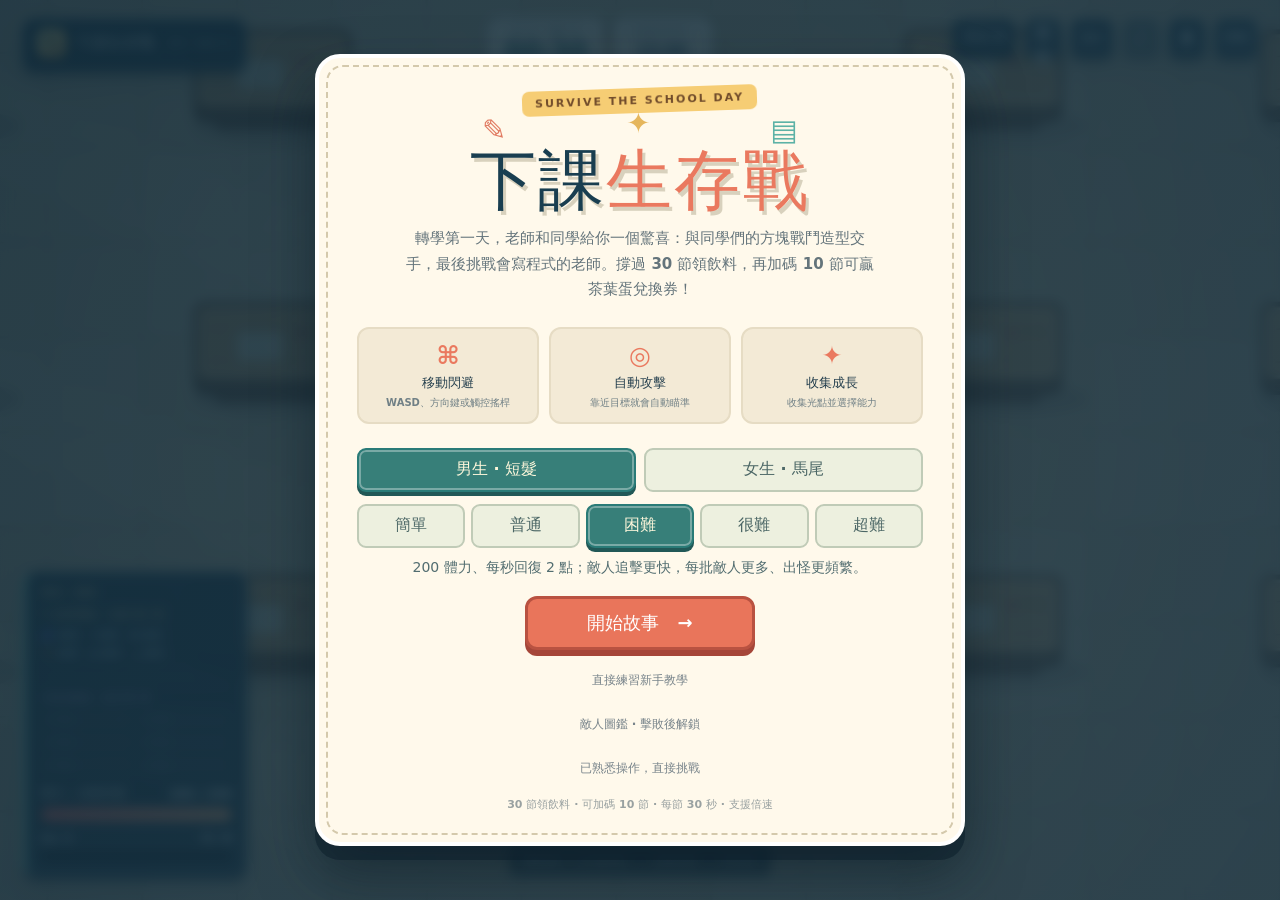
==== commit 452a72d3: "Add classroom chats, secret tools, and mobile controls" ====
--- a/play.html
+++ b/play.html
@@ -65,6 +65,8 @@
 .dialogue-portrait[hidden] { display: none; }
 .chapter-dialogue button { clear: both; position: sticky; bottom: 0; }
 .difficulty-picker { display: flex; gap: 8px; margin: 12px 0 8px; }
+.difficulty-options { display: grid; grid-template-columns: repeat(5, minmax(0, 1fr)); gap: 6px; }
+.difficulty-options button { min-width: 0; padding: 8px 3px; white-space: nowrap; }
 .difficulty-picker button { flex: 1; min-height: 44px; padding: 8px; border: 2px solid #c0cbb7; border-radius: 9px; background: #edf0df; color: #4c6766; font-weight: 900; }
 .difficulty-picker button.selected { border-color: #297b77; background: #377f79; color: #fff8dc; box-shadow: inset 0 0 0 2px #ffffff40; }
 .difficulty-description { margin-bottom: 18px; font-size: 14px; color: #526d70; line-height: 1.6; }
@@ -77,6 +79,14 @@
 .lesson-progress { height: 6px; background: #d6d2be; }
 .lesson-progress > div { background: linear-gradient(90deg, #50a891, #b7d884); }
 .status-panel { border-left: 5px solid #84d4c1; }
+.secret-tool { margin: 7px 0; padding: 5px 7px; border: 1px solid #f5dd91; border-radius: 7px; background: #866132; color: #fff5cc; font-size: 11px; font-weight: 900; }
+.secret-tool[hidden] { display: none; }
+.cheat-panel { margin: 12px 0 8px; padding: 12px; border: 2px dashed #c7aa72; border-radius: 12px; background: #f8edd3; text-align: left; }
+.cheat-panel label { display: block; margin-bottom: 6px; color: #4c655b; font-size: 13px; font-weight: 900; }
+.cheat-controls { display: flex; gap: 7px; }
+.cheat-controls input { min-width: 0; flex: 1; padding: 9px 10px; border: 2px solid #b7c8b7; border-radius: 8px; background: #fffdf5; color: #274850; font: inherit; font-size: 14px; }
+.cheat-controls button { padding: 8px 12px; border: 0; border-radius: 8px; background: #568b79; color: #fff; font: inherit; font-weight: 900; }
+.cheat-panel small { display: block; margin-top: 6px; color: #6c7a72; font-size: 11px; }
 .hp-bar { height: 13px; }
 .hp-bar > div { background: linear-gradient(90deg, #f06462, #ffb27c); }
 .xp-bar > div { background: linear-gradient(90deg, #58c9ca, #b4e8b6); }
@@ -92,7 +102,7 @@
 @media (pointer: coarse) {
   .icon-btn, .speed-btn { min-width: 44px; min-height: 44px; }
   .secondary-btn, .text-btn, .chapter-dialogue button, .tutorial-panel button { min-height: 44px; }
-  .joystick { left: max(20px, env(safe-area-inset-left)); bottom: max(24px, env(safe-area-inset-bottom)); }
+  .joystick { left: 50%; top: calc(50% + 12vh); bottom: auto; transform: translate(-50%, -50%); }
 }
 @media (max-width: 650px) {
   .dialogue-story-canvas { max-height: 78px; }
@@ -125,6 +135,20 @@
   .chapter-dialogue { max-height: 140px; }
   #loadout-guide { max-height: 130px; }
 }
+.reward-prizes { display: grid; gap: 9px; margin: 18px 0; text-align: left; }
+.reward-prizes span { display: block; padding: 12px 14px; border: 2px solid #c8d8c3; border-radius: 10px; background: #ecf1df; color: #345e5c; font-weight: 900; }
+.reward-modal > button { width: 100%; margin-top: 9px; }
+.bestiary-modal { width: min(880px, 96vw); max-height: min(90dvh, 850px); overflow-y: auto; }
+.bestiary-list { display: grid; grid-template-columns: repeat(2, minmax(0, 1fr)); gap: 10px; margin: 14px 0 20px; text-align: left; }
+.bestiary-entry { padding: 13px; border: 2px solid #b8c9c0; border-radius: 12px; background: #eff3e8; }
+.bestiary-entry.unlocked { border-color: #69a49a; background: #e9f4eb; }
+.bestiary-entry.locked { background: #e0e5df; color: #64716e; }
+.bestiary-entry h3 { margin: 0 0 7px; color: #274d52; font-size: 17px; }
+.bestiary-entry p { margin: 4px 0; font-size: 14px; line-height: 1.55; }
+.bestiary-entry.illustrated { grid-column: 1 / -1; }
+.move-art-scroll { max-width: 100%; overflow-x: auto; margin-top: 10px; }
+.move-art-scroll img { display: block; width: 800px; max-width: none; height: 280px; border-radius: 8px; }
+@media (max-width: 650px) { .bestiary-list { grid-template-columns: 1fr; } .bestiary-modal { max-height: 94dvh; } }
 
 </style>
 </head>
@@ -136,14 +160,15 @@
       <div class="brand"><span class="brand-icon">✎</span><span>下課生存戰</span><small>國中 102 班</small></div>
       <div class="hud-center">
         <div class="timer-box"><span id="lesson-label" class="hud-label">第 1 / 30 節</span><strong id="timer">00:30</strong><div class="lesson-progress" aria-hidden="true"><div id="lesson-fill"></div></div></div>
-        <div class="wave-box"><span class="hud-label">距離放學</span><strong id="wave">15:00</strong></div>
+        <div class="wave-box"><span id="wave-label" class="hud-label">距離領飲料</span><strong id="wave">15:00</strong></div>
       </div>
-      <div class="hud-right"><span id="kill-count">擊退 0</span><button id="speed-btn" class="icon-btn speed-btn" aria-label="遊戲速度 1 倍，點擊切換" title="切換 1×、2×、3×（F）">1×</button><button id="sound-btn" class="icon-btn" aria-label="開啟音效" title="音效">♪</button><button id="pause-btn" class="icon-btn" aria-label="暫停遊戲" title="暫停">Ⅱ</button><button id="hud-toggle" class="icon-btn" aria-label="隱藏選單與生命欄" aria-expanded="true" title="隱藏遊戲介面（H）">隱藏</button></div>
+      <div class="hud-right"><span id="kill-count">擊退 0</span><button id="bestiary-btn" class="icon-btn" aria-label="開啟敵人圖鑑" title="敵人圖鑑">圖鑑</button><button id="speed-btn" class="icon-btn speed-btn" aria-label="遊戲速度 1 倍，點擊切換" title="切換 1×、2×、3×（F）">1×</button><button id="sound-btn" class="icon-btn" aria-label="開啟音效" title="音效">♪</button><button id="pause-btn" class="icon-btn" aria-label="暫停遊戲" title="暫停">Ⅱ</button><button id="hud-toggle" class="icon-btn" aria-label="隱藏選單與生命欄" aria-expanded="true" title="隱藏遊戲介面（H）">隱藏</button></div>
     </div>
 
     <div class="status-panel">
       <div id="difficulty-indicator" class="difficulty-indicator">難度：困難</div>
       <div class="loadout"><span id="loadout-label">✎ 鉛筆揮砍 · 道具 0 / 6</span><strong id="weapon-levels">🫐 0/5　⌖ 0/5　✹ 0/5<br>🏹 0/5　▰ 0/5　△ 0/5</strong></div>
+      <div id="secret-tool" class="secret-tool" hidden>🤝 隱藏道具：大家的團結</div>
       <div class="talent-loadout"><span id="talent-label">天賦 0 / 6</span><div id="talent-slots" class="talent-slots"></div></div>
       <small id="slow-label" class="slow-label" hidden>減速 3.0 秒</small>
       <small id="stun-label" class="stun-label" hidden>眩暈 1.0 秒</small>
@@ -187,10 +212,11 @@
         <li>第 13 節起，瞬移拳手會瞬移到身旁再出拳，現身後離開扇形或繞背閃避；第 14 節起，三球召喚者會召喚 3 顆球，看到方向線就側移閃避。</li>
         <li>第 15 節起，保健股長每隔一段時間幫附近敵人回血；第 16 節起，助威方塊人讓周圍敵人移動 1.5 倍速、攻擊間隔減半、傷害增加 25%。</li>
         <li>第 17 節起，氣功方塊人會蓄力發射穿透課桌的光束；第 18 節起，重踢方塊人會先蓄力，再把命中的玩家踢飛到教室邊界。</li>
+        <li>第 19 節起，閃身拳手先側向閃身再出昇龍拳；第 20 節起，飛踢重擊手交替使用衝刺飛踢與近身重擊。兩種攻擊都有預告，第 20 節的 Boss 戰期間小怪暫停出現。</li>
         <li>第 10 節：瓶蓋收藏家丟出的瓶蓋會從課桌和牆壁反彈，5 秒後消失。</li>
         <li>第 20 節：雙人單車隊，一人衝撞、一人丟輪胎；一人倒下就觸發劇情，兩人都倒下才結束 Boss 戰。</li>
         <li>課桌和講桌是實體障礙，會擋住你、敵人和敵方攻擊；沿著走道移動，也能利用桌子掩護。</li>
-        <li>第 30 節：擊敗最終 Boss，撐到放學鐘響才能通關。</li>
+        <li>第 30 節：最終 Boss 是程式老師。看準程式碼預告線避開射擊與錯誤碼彈幕；打敗老師、撐到鐘響可領飲料，之後可加碼 10 節挑戰茶葉蛋兌換券。</li>
         <li>Boss 登場時場上小怪與敵方投射物、陷阱消失；Boss 戰暫停課節計時與小怪生成。整組 Boss 擊敗後恢復倒數。</li>
         <li>Boss 半血後會暴走，加快攻擊；看到蓄力方向先閃避，再找空檔反擊。</li>
         <li>先撿起並裝備 6 個不同道具，天賦才會出現在升級選項；天賦最多 6 個。鉛筆另外保留，每種工具最多 5 級。</li>
@@ -203,19 +229,20 @@
         <div class="hero-badge">SURVIVE THE SCHOOL DAY</div>
         <div class="hero-doodles"><span>✎</span><span>✦</span><span>▤</span></div>
         <h1 id="start-title">下課<span>生存戰</span></h1>
-        <p class="hero-subtitle">轉學第一天，你走進國中 102 班。下課鐘不再響起，班長交給你一本神祕筆記。搭配工具與天賦、解除三道封印，帶大家一起撐到放學。</p>
+        <p class="hero-subtitle">轉學第一天，老師和同學給你一個驚喜：與同學們的方塊戰鬥造型交手，最後挑戰會寫程式的老師。撐過 30 節領飲料，再加碼 10 節可贏茶葉蛋兌換券！</p>
         <div class="how-to">
           <div><span class="how-icon">⌘</span><strong>移動閃避</strong><small>WASD、方向鍵或觸控搖桿</small></div>
           <div><span class="how-icon">◎</span><strong>自動攻擊</strong><small>靠近目標就會自動瞄準</small></div>
           <div><span class="how-icon">✦</span><strong>收集成長</strong><small>收集光點並選擇能力</small></div>
         </div>
         <div class="difficulty-picker" role="group" aria-label="選擇主角"><button id="character-boy" type="button" class="selected" aria-pressed="true">男生 · 短髮</button><button id="character-girl" type="button" aria-pressed="false">女生 · 馬尾</button></div>
-        <div class="difficulty-picker" role="group" aria-label="選擇遊戲難度"><button id="difficulty-easy" type="button" aria-pressed="false">簡單</button><button id="difficulty-normal" type="button" aria-pressed="false">普通</button><button id="difficulty-hard" type="button" class="selected" aria-pressed="true">困難</button></div>
+        <div class="difficulty-picker difficulty-options" role="group" aria-label="選擇遊戲難度"><button id="difficulty-easy" type="button" aria-pressed="false">簡單</button><button id="difficulty-normal" type="button" aria-pressed="false">普通</button><button id="difficulty-hard" type="button" class="selected" aria-pressed="true">困難</button><button id="difficulty-very-hard" type="button" aria-pressed="false">很難</button><button id="difficulty-ultra-hard" type="button" aria-pressed="false">超難</button></div>
         <p id="difficulty-description" class="difficulty-description" aria-live="polite"></p>
         <button id="start-btn" class="primary-btn">開始故事 <span>→</span></button>
         <button id="practice-btn" class="secondary-btn">直接練習新手教學</button>
+        <button id="start-bestiary-btn" class="secondary-btn">敵人圖鑑 · 擊敗後解鎖</button>
         <button id="quick-start-btn" class="secondary-btn">已熟悉操作，直接挑戰</button>
-        <p class="microcopy">30 節課 · 每節 30 秒 · 支援 1× / 2× / 3× 加速</p>
+        <p class="microcopy">30 節領飲料 · 可加碼 10 節 · 每節 30 秒 · 支援倍速</p>
       </div>
     </section>
 
@@ -233,7 +260,7 @@
       <div class="modal-card end-modal">
         <div class="modal-kicker">READY!</div>
         <h2 id="tutorial-done-title">教學完成</h2>
-        <p>你已完成移動、裝備、超級進化與閃避練習！正式挑戰從鉛筆開局，重新收集工具與天賦，撐過 30 節課並擊敗三組 Boss。</p>
+        <p>你已完成移動、裝備、超級進化與閃避練習！正式挑戰從鉛筆開局，迎戰同學們，最後打敗會用程式攻擊的老師；撐過 30 節可領飲料，還能加碼 10 節挑戰茶葉蛋兌換券。</p>
         <div class="tutorial-recap"><span>✓ 移動與自動攻擊</span><span>✓ 三選一與拾取裝備</span><span>✓ 天賦配對與超級進化</span><span>✓ 閃避、減速與敵人提示</span><span>✓ 回血、暫停與倍速</span><span>✓ 裝備上限與 Boss 規則</span></div>
         <button id="tutorial-done-btn" class="primary-btn">進入教室 <span>→</span></button>
         <button id="tutorial-replay-btn" class="secondary-btn">再練習一次</button>
@@ -260,9 +287,33 @@
         <p>準備好再回教室。</p>
         <details class="loadout-guide-panel" open><summary>我的裝備與進化條件</summary><div id="loadout-guide"></div></details>
         <details class="story-journal"><summary>102 班劇情回顧</summary><div id="pause-story-log"></div></details>
+        <div class="cheat-panel"><label for="cheat-input">密技</label><div class="cheat-controls"><input id="cheat-input" type="text" autocomplete="off" spellcheck="false" placeholder="輸入密技"><button id="cheat-submit" type="button">啟動</button></div><small id="cheat-status" role="status">輸入後按「啟動」；每個密技每局可用一次。</small></div>
+        <button id="pause-bestiary-btn" class="secondary-btn">查看敵人圖鑑</button>
         <button id="resume-btn" class="primary-btn">繼續遊戲 <span>→</span></button>
         <button id="pause-restart-btn" class="secondary-btn">重新開始</button>
         <button id="pause-menu-btn" class="secondary-btn">結束本局，回主選單</button>
+      </div>
+    </section>
+
+    <section id="reward-screen" class="overlay" aria-labelledby="reward-title">
+      <div class="modal-card end-modal reward-modal">
+        <div class="modal-kicker">30 節課達成！</div>
+        <h2 id="reward-title">老師的飲料到手了！</h2>
+        <p>老師把一杯飲料遞給你，同學們齊聲歡呼。班長拿出另一張獎券：「新同學，還想再撐 10 節課嗎？」</p>
+        <div class="reward-prizes"><span>🥤 飲料：已獲得</span><span>🥚 茶葉蛋兌換券：再撐 10 節</span></div>
+        <button id="claim-drink-btn" class="primary-btn">領飲料，今天放學 <span>→</span></button>
+        <button id="accept-bonus-btn" class="secondary-btn">加碼 10 節，挑戰茶葉蛋兌換券</button>
+      </div>
+    </section>
+
+    <section id="bestiary-screen" class="overlay" aria-labelledby="bestiary-title">
+      <div class="modal-card bestiary-modal">
+        <div class="modal-kicker">102 班 · 敵人記錄</div>
+        <h2 id="bestiary-title">敵人圖鑑</h2>
+        <p id="bestiary-progress" role="status">已解鎖 0 / 23</p>
+        <p>擊敗對應敵人至少 1 隻，就能查看招式與應對方式。進度會保存在這台裝置。</p>
+        <div id="bestiary-list" class="bestiary-list"></div>
+        <button id="bestiary-close-btn" class="primary-btn">返回 <span>→</span></button>
       </div>
     </section>
 
@@ -306,34 +357,67 @@
 );
 
 const STORY = [
-  { title: "國中 102 班的新同學", scene:1, text: "轉學第一天，你抱著書包站在國中 102 班門口。班長朝你招手：「你的座位在中間。老師還沒來，先把名字寫在黑板上吧。」" },
-  { title: "少了一聲下課鐘", scene:2, text: "你才拿起粉筆，廣播就傳來刺耳的雜音。班長的笑容消失了：「不對，這節課早就該結束了。」牆上的時鐘停住，門鎖喀的一聲扣上。" },
-  { title: "黑板上的規則", scene:3, text: "黑板上的名字自己擦掉，換成「完成三十節課，才能離開」。幾名同學變成方塊人，從桌椅間朝你靠近。這場考驗，竟把你當成了主角。" },
-  { title: "班長留下的筆記", scene:2, text: "班長躲到講台後，遞來一本皺皺的筆記：「每十節課會出現守門人。打敗他們，時鐘才肯繼續走。別被包圍，我會幫你看著教室。」" },
+  { title: "102 班的驚喜", scene:1, text: "轉學第一天，你走進國中 102 班。老師和同學突然從課桌後站起來，齊聲喊：「歡迎新同學！」班長笑著替你拉開座位。" },
+  { title: "老師的特別獎勵", scene:2, text: "老師拿出一杯飲料，宣布：「新同學，只要撐過 30 節課，這杯飲料就是你的！」同學們又舉起一張券：「如果再撐 10 節，還有茶葉蛋兌換券！」" },
+  { title: "同學們的迎新戰", scene:3, text: "老師在講桌的電腦按下執行鍵，黑板寫出「撐過三十節課」。同學們變成方塊戰鬥造型，從桌椅間朝你衝來！班長留在講台旁，負責記錄這場迎新挑戰。" },
+  { title: "班長留下的筆記", scene:2, text: "班長遞來一本筆記：「每十節有一道關卡；最後一關是老師本人。老師會寫程式改變戰場，看到程式碼的預告就快閃！」" },
   { title: "課桌裡的希望", scene:1, text: "筆記裡畫著十二種工具與天賦的配對。班長說：「強化到五級，再找到對應天賦，普通用品也能超級進化。」你看向書包，裡面還有一支鉛筆。" },
-  { title: "一起撐到放學", scene:3, text: "你握緊鉛筆：「我才剛轉來，可不想第一天就缺席。」班長點頭：「那就從移動和閃避開始。等鐘響了，我帶你認識真正的 102 班。」" }
+  { title: "飲料，還有茶葉蛋", scene:3, text: "你握緊鉛筆：「既然是同學們的挑戰，那我就接下了！先闖過三十節打敗老師，領我的飲料；到時再決定要不要加碼十節！」" }
 ];
-const STORY_BEATS = [
-  {id:"lesson-1",lesson:1,speaker:"班長",title:"第一堂：先活下來",text:"先沿著桌椅間的空隙走！我在講台後替你記課節。等方塊人倒下，記得撿起它們留下的經驗光點。"},
-  {id:"lesson-3",lesson:3,speaker:"轉學生",title:"不只是普通同學",text:"水壺、橡皮筋……連文具都變成攻擊了。但課桌裡的用品也能保護我。我得趁空檔把工具找齊。"},
-  {id:"lesson-5",lesson:5,speaker:"班長",title:"陌生的身影",text:"威龍也出現在教室了！這場怪事把陌生的身影都拉進 102 班。看到噴射背包蓄力，就往側邊閃開！"},
-  {id:"lesson-8",lesson:8,speaker:"班長",title:"守門人快到了",text:"筆記說，第十節會有收集瓶蓋的守門人。比特的蜘蛛、深藍的盾和追咬的狗都在擋路，先把眼前的危險處理掉。"},
-  {id:"lesson-11",lesson:11,speaker:"班長",title:"門縫透進光",text:"第一道封印鬆開了！牧羊人的陷阱和大聲公還在阻止我們。避開地上的警示，也別正面接下音波。"},
-  {id:"lesson-15",lesson:15,speaker:"轉學生",title:"半程的約定",text:"已經走完一半了。我開始記得每排桌椅的位置。班長，你答應過要帶我認識這個班，可別先離開。"},
-  {id:"lesson-21",lesson:21,speaker:"班長",title:"最後一頁筆記",text:"兩個單車手都倒下，第二道封印也解開了。筆記最後一頁只寫著：最後的守門人，就在黑板下等你。"},
-  {id:"lesson-25",lesson:25,speaker:"轉學生",title:"從新同學到同伴",text:"剛進門時，我還怕不知道怎麼跟大家打招呼。現在只剩一件事：把這扇門打開，讓 102 班一起回家。"},
-  {id:"lesson-29",lesson:29,speaker:"班長",title:"鐘聲之前",text:"下一節就是最後一關！把工具和天賦配好。擊敗最後的守門人，再完成第三十節的倒數，我們就能聽到真正的下課鐘。"}
+const LESSON_CHATS = [
+  ["1 號同學","第一節：迎新開跑","嗨，新同學！老師說這是迎新活動，放心，我們的方塊裝備只會把你打得想喝飲料！"],
+  ["2 號同學","第二節：水壺出場","我的水壺裝的是白開水，不是祕密藥水！小心它會飛，還會灑出三顆水珠。"],
+  ["3 號同學","第三節：橡皮筋樂隊","我負責彈橡皮筋，你負責閃！要是我彈到黑板，老師又要叫我擦乾淨了。"],
+  ["4 號同學","第四節：紙球大作戰","衛生紙球是溼的，黏在地上也會讓你慢三秒。這招是我打掃時間想出來的！"],
+  ["5 號同學","第五節：走廊太小","威龍把噴射背包帶進教室了！他衝過來時快側身，我可不想再扶正桌子。"],
+  ["6 號同學","第六節：蜘蛛點名","比特的機械蜘蛛又沒寫作業，現在滿地亂跑。先找比特，牠們就不會一直來！"],
+  ["8 號同學","第七節：盾牌練習","深藍說他的盾牌正面無敵。可是他忘了教室有走道，你繞到旁邊就好啦！"],
+  ["9 號同學","第八節：小狗也參加","訓犬員把狗帶來迎新了！別被追著跑，沿著桌邊轉個彎，牠會先跟桌腳打招呼。"],
+  ["10 號同學","第九節：看得見嗎","戳眼那招太壞了，我已經跟他說要輕一點！被碰到會有三秒看不清半邊。"],
+  ["11 號同學","第十節：瓶蓋收藏展","瓶蓋收藏家要來展示藏品了！會反彈的瓶蓋很好看，前提是你別站在它的路上。"],
+  ["12 號同學","第十一節：音量測試","我的大聲公調到迎新音量！看到音波就躲到桌後面，眩暈一秒可不好玩。"],
+  ["13 號同學","第十二節：倒楣蛋飛行","有人把倒楣蛋當球踢過來了！這絕對不是體育課標準動作，快往旁邊閃。"],
+  ["14 號同學","第十三節：突然出現","我會瞬移到你旁邊出拳！別緊張，看到我現身就快轉身，當作在練反應。"],
+  ["15 號同學","第十四節：三球連發","三顆球排隊出發！我本來想拿來打躲避球，結果老師說今天是生存課。"],
+  ["16 號同學","第十五節：半場休息嗎","保健股長在幫大家回血。你也累了吧？可惜這場迎新活動還不能喊暫停！"],
+  ["班長","第十六節：班長報時","已經過半了！我把進度寫在黑板上。加油，我可是特地幫你預留了飲料吸管。"],
+  ["21 號同學","第十七節：粉筆光束","那道氣功光束連課桌都擋不住！我畫了預告線，快移開，別讓筆記變成烤紙。"],
+  ["22 號同學","第十八節：重踢警報","重踢手想把你送到牆邊。這種送貨方式太粗魯了，你從蓄力扇形溜出去！"],
+  ["23 號同學","第十九節：舞步練習","閃身拳手把昇龍拳當舞步了！先躲他側移的落點，再離開拳頭前面。"],
+  ["24 號同學","第二十節：雙人單車","兩個人把腳踏車騎進教室？一個衝撞、一個丟輪胎。我宣布他們要負責整理桌椅！"],
+  ["25 號同學","第二十一節：單車停車場","單車隊的表演結束了！別忘了撿經驗光點，老師的程式關卡還在後面等你。"],
+  ["26 號同學","第二十二節：課桌迷宮","你已經比我們熟悉走道了！桌子會擋住敵人的攻擊，拿它當掩護很聰明。"],
+  ["27 號同學","第二十三節：道具展示","你那六件工具越變越帥！我的鉛筆盒看完都想報名超級進化。"],
+  ["28 號同學","第二十四節：加油團上線","別看大家穿著方塊裝備，我們都在替你加油。只是鼓掌的手還在發射攻擊。"],
+  ["29 號同學","第二十五節：飲料倒數","再五節就有飲料！老師問要不要加冰，我說等你打贏再決定。"],
+  ["30 號同學","第二十六節：轉學生之名","你都快成 102 班的傳說了！明天的座位表，我想坐在你旁邊學走位。"],
+  ["31 號同學","第二十七節：老師備課中","我剛偷看老師的螢幕，滿滿都是 RUN 和括號。看到程式碼的方向線就快躲！"],
+  ["32 號同學","第二十八節：最後兩節","大家把獎品放在講桌上了。老師說她會親自上場，我已經替你把吸管插好了！"],
+  ["33 號同學","第二十九節：全班倒數","三、二、一……等等，還有一節！老師準備用程式碼射擊，衝刺後也會放錯誤碼。"],
+  ["老師","第三十節：程式老師登場","同學們聊得很開心吧？現在換我測試你的走位！避開程式碼，飲料就是你的。"]
 ];
+const STORY_BEATS = LESSON_CHATS.map(([speaker,title,text],index)=>({id:`lesson-${index+1}`,lesson:index+1,speaker,title,text,emotion:index===29?'determined':index===15?'happy':undefined})).concat([
+  {id:"lesson-31",lesson:31,speaker:"老師",title:"加碼挑戰開始",text:"飲料已經是你的了！接下來十節是自選挑戰。撐到第四十節下課，茶葉蛋兌換券也給你！"},
+  {id:"lesson-32",lesson:32,speaker:"1 號同學",title:"加碼也有觀眾",text:"我已經把你的走位畫成戰術圖了！雖然畫得像一碗麵，但真的很厲害。"},
+  {id:"lesson-33",lesson:33,speaker:"21 號同學",title:"茶葉蛋情報",text:"茶葉蛋兌換券就在班長手裡。別擔心，她不會把它拿去換掉……應該啦！"},
+  {id:"lesson-34",lesson:34,speaker:"8 號同學",title:"課桌掩護隊",text:"你繞桌的速度比值日生還快。下次打掃我可以邀你加入嗎？"},
+  {id:"lesson-35",lesson:35,speaker:"班長",title:"加碼的中途",text:"已經多撐了五節！飲料先放在講桌上，我替你看著。你只要繼續躲開同學們的熱情！"},
+  {id:"lesson-36",lesson:36,speaker:"22 號同學",title:"牆壁請假中",text:"重踢手說今天不再把人踢到牆上。牆壁表示：謝謝體諒。"},
+  {id:"lesson-37",lesson:37,speaker:"12 號同學",title:"小聲加油",text:"我把大聲公關掉了，改用正常音量說：新同學，加油！"},
+  {id:"lesson-38",lesson:38,speaker:"27 號同學",title:"裝備畢業典禮",text:"你的工具都快能自己去上課了！再撐兩節，就可以帶著獎品放學。"},
+  {id:"lesson-39",lesson:39,speaker:"33 號同學",title:"兌換券就在眼前",text:"再一節就完成了！我已經幫你問好福利社，茶葉蛋還有喔。"},
+  {id:"lesson-40",lesson:40,speaker:"老師",title:"最後一聲鐘響",text:"好，最後一節也撐住了！今天的迎新挑戰圓滿結束，飲料和茶葉蛋券都歸你。"}
+]);
 const BOSS_DIALOGUE = {
-  mini1:{arrival:{speaker:"瓶蓋收藏家",title:"第一道封印",text:"每個瓶蓋都是一節沒下課的時間。想讓鐘繼續走？先從我的收藏裡闖過去！"},defeat:{speaker:"班長",title:"第一位守門人倒下",text:"瓶蓋散開了，時鐘又開始走了！這頁筆記果然是真的。我們還有兩道封印要解開。"}},
-  mini2:{arrival:{speaker:"雙人單車隊",title:"第二道封印",text:"一人封住去路，一人用輪胎攔截。轉學生，這條走廊可沒那麼容易通過！"},defeat:{speaker:"轉學生",title:"兩人都倒下了",text:"一個衝撞、一個丟輪胎……現在終於都停下了。班長，把最後一頁給我。我們去找最後的守門人。"}},
-  final:{arrival:{speaker:"班長",title:"最後一道封印",text:"黑板前的影子站起來了。它就是最後的守門人！時鐘再次停住，只有打敗它，第三十節才會繼續。"},defeat:{speaker:"轉學生",title:"等真正的下課鐘",text:"最後的守門人倒下了！黑板上的字正在消失。再撐過這一節剩下的時間，我們就能一起走出 102 班。"}}
+  mini1:{arrival:{speaker:"瓶蓋收藏家",title:"第一道關卡",text:"我收集的瓶蓋都派上用場了！新同學，躲得開這一輪才算過關！"},defeat:{speaker:"班長",title:"第一關通過",text:"瓶蓋散開了，時鐘又開始走了！你通過第一關，還有兩道關卡。"}},
+  mini2:{arrival:{speaker:"雙人單車隊",title:"第二道關卡",text:"一人封住走道，一人用輪胎攔截。轉學生，這間教室可沒那麼容易通過！"},defeat:{speaker:"轉學生",title:"兩人都倒下了",text:"一個衝撞、一個丟輪胎……現在終於都停下了。班長，把最後一頁給我。下一關是老師吧？"}},
+  final:{arrival:{speaker:"老師",title:"最終關卡：程式老師",emotion:'determined',text:"同學們的迎新戰打得不錯！接下來換我。看好黑板上的程式碼，能躲開我的指令，飲料才算贏到手。"},defeat:{speaker:"老師",title:"程式執行完畢",emotion:'relieved',text:"你把我的程式招式都破解了！最後一關通過。撐完第三十節剩下的時間，我就把飲料交給你。"}}
 };
 const BOSS_VICTORY_STORIES = {
   mini1:[
     {...BOSS_DIALOGUE.mini1.defeat,emotion:'surprised'},
     {speaker:'轉學生',title:'散落的收藏',emotion:'relieved',text:'剛剛那些瓶蓋差點把我的筆袋打穿……還好，我們真的做到了！'},
-    {speaker:'班長',title:'第一道光',emotion:'happy',text:'你看，門縫透進光了！把工具撿好，我陪你走完剩下兩道封印。'}
+    {speaker:'班長',title:'第一關的掌聲',emotion:'happy',text:'同學們在替你拍手！把工具撿好，我陪你走完剩下兩道關卡。'}
   ],
   mini2:[
     {speaker:'轉學生',title:'單車隊少了一人',emotion:'surprised',text:'其中一人倒下了！原來他們的配合也有破綻！'},
@@ -342,16 +426,41 @@
   ],
   final:[
     {...BOSS_DIALOGUE.final.defeat,emotion:'surprised'},
-    {speaker:'班長',title:'名字回來了',emotion:'relieved',text:'黑板上變回我們的名字了！那道影子消失了，這次真的快要放學了。'},
-    {speaker:'轉學生',title:'102 班的新同學',emotion:'happy',text:'等鐘響後，帶我認識大家吧。明天，我還想坐在這個位子。'}
+    {speaker:'班長',title:'同學們收起裝備',emotion:'relieved',text:'老師的程式停止了，同學們也收起方塊戰鬥裝備。這場迎新戰真的快結束了！'},
+    {speaker:'轉學生',title:'102 班的新同學',emotion:'happy',text:'原來這就是你們的歡迎方式！等鐘響後，飲料可別忘了給我。'}
   ]
 };
+const BESTIARY = [
+  {kind:'basic',name:'敵人 1 · 方塊人',move:'突刺；命中時有 1% 機率召喚 100 隻方塊人。',tip:'看到蓄力就向側面移動。'},
+  {kind:'water',name:'敵人 2 · 水壺方塊人',move:'投擲水壺，或揮擊並射出 3 顆水珠。',tip:'利用課桌掩護，注意近距離的扇形水珠。'},
+  {kind:'rubber',name:'敵人 3 · 橡皮筋方塊人',move:'用橡皮筋遠距射擊。',tip:'保持移動，別停在射線上。'},
+  {kind:'tissue',name:'敵人 4 · 溼衛生紙方塊人',move:'投出溼衛生紙球，命中或踩到殘留物會減速 3 秒。',tip:'避開地上的溼球。'},
+  {kind:'weilong',name:'敵人 5 · 威龍',move:'噴射衝刺與投擲爆炸物。',tip:'離開衝刺路線和爆炸警示圈。'},
+  {kind:'bit',name:'敵人 6 · 比特',move:'召喚機械蜘蛛追擊。',tip:'優先擊敗召喚者與接近的蜘蛛。'},
+  {kind:'deepblue',name:'敵人 7 · 深藍',move:'正面舉盾阻擋，靠近後盾牌揮擊。',tip:'繞到側面或背後攻擊。'},
+  {kind:'handler',name:'敵人 8 · 訓犬員',move:'放出狗追咬。',tip:'先處理訓犬員，沿桌邊拉開距離。'},
+  {kind:'eye',name:'敵人 9 · 戳眼方塊人',move:'近身戳眼，讓半邊視野消失 3 秒。',tip:'在他靠近前擊退。'},
+  {kind:'shepherd',name:'敵人 10 · 牧羊人',move:'設置陷阱與投擲手雷。',tip:'避開地面警示。'},
+  {kind:'megaphone',name:'敵人 11 · 大聲公方塊人',move:'發射音波，命中後眩暈 1 秒。',tip:'靠課桌遮擋音波。'},
+  {kind:'kicker',name:'敵人 12 · 飛踢方塊人',move:'召喚倒楣蛋，再踢飛當作遠程武器。',tip:'看準準備動作側移。'},
+  {kind:'boxer',name:'敵人 13 · 瞬移拳手',move:'瞬移到玩家旁邊，再出拳。',tip:'離開落點與拳擊扇形。'},
+  {kind:'striker',name:'敵人 14 · 三球召喚者',move:'召喚 3 顆球一同射擊。',tip:'看方向線後側移。'},
+  {kind:'medic',name:'敵人 15 · 保健股長',move:'定期治療周圍敵人。',tip:'優先擊倒，防止敵群回血。'},
+  {kind:'commander',name:'敵人 16 · 助威方塊人',move:'強化附近敵人的速度、攻速與傷害。',tip:'先處理助威者。'},
+  {kind:'beam',name:'敵人 17 · 氣功方塊人',move:'蓄力發射能穿透課桌的光束。',tip:'沿射線側移，課桌不能擋光束。'},
+  {kind:'heavykick',name:'敵人 18 · 重踢方塊人',move:'踢飛玩家直到撞上教室邊界。',tip:'離開蓄力扇形。'},
+  {kind:'stepboxer',name:'敵人 19 · 閃身拳手',move:'蓄力 0.55 秒側向閃身，接著蓄力 0.48 秒使出昇龍拳。',tip:'先避開閃身落點，再離開昇龍拳扇形。',art:'[data-uri]'},
+  {kind:'flyfighter',name:'敵人 20 · 飛踢重擊手',move:'交替施展直線飛踢和前方扇形重擊。',tip:'飛踢向側面閃；重擊離開前方扇形。',art:'[data-uri]'},
+  {kind:'mini1',name:'小 Boss · 瓶蓋收藏家',move:'投擲會反彈的瓶蓋，5 秒後消失。',tip:'利用掩護，但留意反彈路線。'},
+  {kind:'mini2',name:'小 Boss · 雙人單車隊',move:'一人衝撞，一人丟輪胎。',tip:'兩人血量獨立，兩人都倒下才結束。'},
+  {kind:'final',name:'最終 Boss · 程式老師',move:'先預告再發射程式碼；衝刺後散出錯誤碼彈幕，半血時擴大範圍。',tip:'側移避開程式碼射線，利用桌子擋下子彈；衝刺後留意周圍彈幕。'}
+];
 const EMOTION_LABELS={calm:'平靜',surprised:'驚訝',nervous:'緊張',relieved:'鬆一口氣',happy:'開心',tired:'疲憊',determined:'堅定'};
 
 const $ = id => document.getElementById(id);
 const canvas = $("game");
 const ctx = canvas.getContext("2d");
-const screens = ["start-screen", "story-screen", "tutorial-done-screen", "upgrade-screen", "pause-screen", "end-screen"];
+const screens = ["start-screen", "story-screen", "tutorial-done-screen", "upgrade-screen", "pause-screen", "reward-screen", "bestiary-screen", "end-screen"];
 const keys = new Set();
 const pointer = { active: false, id: null, x: 0, y: 0 };
 const MAP = { w: 1800, h: 1200 };
@@ -359,18 +468,23 @@
 const CLASSROOM_DESKS=Array.from({length:15},(_,i)=>({x:290+i%5*300,y:415+Math.floor(i/5)*230,left:225+i%5*300,top:384+Math.floor(i/5)*230,right:355+i%5*300,bottom:460+Math.floor(i/5)*230}));
 const SOLID_TABLES=[...CLASSROOM_DESKS,{left:800,top:250,right:1000,bottom:337}];
 const navigationFields=new Map();
-const TOTAL_LESSONS = 30;
+const CORE_LESSONS = 30;
+const BONUS_LESSONS = 10;
+const TOTAL_LESSONS = CORE_LESSONS + BONUS_LESSONS;
 const LESSON_LENGTH = 30;
+const CORE_GAME_LENGTH = CORE_LESSONS * LESSON_LENGTH;
 const GAME_LENGTH = TOTAL_LESSONS * LESSON_LENGTH;
 const MAX_TOOL_LEVEL = 5;
 const MAX_EQUIPPED_TOOLS = 6;
 const MAX_EQUIPPED_TALENTS = 6;
-const MELEE_ENEMY_KINDS = new Set(['basic','water','weilong','deepblue','eye','boxer','dog','spider','heavykick']);
+const MELEE_ENEMY_KINDS = new Set(['basic','water','weilong','deepblue','eye','boxer','dog','spider','heavykick','stepboxer','flyfighter']);
 const PLAYER_MAX_HP = 200;
 const DIFFICULTIES = {
   easy:{name:'簡單',hp:280,regen:3,enemyHealth:.65,enemyDamage:.6,enemySpeed:1,spawnCount:.6,spawnInterval:1.35,spawnCap:.65,description:'280 體力、每秒回復 3 點；敵人血量 65%、傷害 60%，出怪較少。'},
   normal:{name:'普通',hp:240,regen:2.5,enemyHealth:.82,enemyDamage:.8,enemySpeed:1,spawnCount:.8,spawnInterval:1.15,spawnCap:.85,description:'240 體力、每秒回復 2.5 點；敵人血量 82%、傷害 80%，出怪適中。'},
-  hard:{name:'困難',hp:PLAYER_MAX_HP,regen:2,enemyHealth:1,enemyDamage:1,enemySpeed:1.08,spawnCount:1.5,spawnInterval:.9,spawnCap:1,description:'200 體力、每秒回復 2 點；敵人追擊更快，每批敵人更多、出怪更頻繁。'}
+  hard:{name:'困難',hp:PLAYER_MAX_HP,regen:2,enemyHealth:1,enemyDamage:1,enemySpeed:1.08,spawnCount:1.5,spawnInterval:.9,spawnCap:1,description:'200 體力、每秒回復 2 點；敵人追擊更快，每批敵人更多、出怪更頻繁。'},
+  'very-hard':{name:'很難',hp:180,regen:1.5,enemyHealth:1.15,enemyDamage:1.2,enemySpeed:1.14,spawnCount:1.75,spawnInterval:.85,spawnCap:1.05,description:'180 體力、每秒回復 1.5 點；敵人血量 115%、傷害 120%，追擊和出怪更快。'},
+  'ultra-hard':{name:'超難',hp:160,regen:1,enemyHealth:1.3,enemyDamage:1.4,enemySpeed:1.2,spawnCount:2,spawnInterval:.75,spawnCap:1.1,description:'160 體力、每秒回復 1 點；敵人血量 130%、傷害 140%，敵群更密集。'}
 };
 const PRACTICE_DIFFICULTY={hp:PLAYER_MAX_HP,regen:2,enemyHealth:1,enemyDamage:1,enemySpeed:1,spawnCount:1,spawnInterval:1,spawnCap:1};
 CONTENT.talents = [
@@ -406,9 +520,9 @@
   bell:{name:"放學交響鐘", damage:45, range:270, pulseRadius:270, knockback:145, cooldown:2, upgrade:"大範圍聲波清場，強力推開周圍敵人"}
 });
 const BOSS_SCHEDULE = [
-  { id: "mini1", name: "瓶蓋收藏家", lesson: 10, hp: 2100, r: 34, damage: 24, color: "#688c94" },
-  { id: "mini2", name: "雙人單車隊", lesson: 20, hp: 1900, members: 2, r: 32, damage: 32, color: "#be8363" },
-  { id: "final", name: "最終 Boss", lesson: 30, hp: 9000, r: 48, damage: 40, color: "#b57884" }
+  { id: "mini1", name: "瓶蓋收藏家", lesson: 10, hp: 5000, r: 34, damage: 24, color: "#688c94" },
+  { id: "mini2", name: "雙人單車隊", lesson: 20, hp: 7000, members: 2, r: 32, damage: 40, color: "#be8363" },
+  { id: "final", name: "程式老師", lesson: 30, hp: 20000, r: 48, damage: 40, color: "#597895" }
 ];
 const TOOL_APPEARANCES = {
   blueberry: ["單顆藍莓", "巨型藍莓", "小西瓜", "雙顆西瓜組", "金色西瓜組"],
@@ -550,6 +664,9 @@
 let activeDialogue=null;
 let dialogueTime=0;
 let portraitTime=0;
+let unityTool=false;
+let unityCooldown=0;
+let usedCheats=new Set();
 let tutorialStep = 0;
 let tutorialDistance = 0;
 let tutorialToolId = null;
@@ -576,7 +693,7 @@
   {title:"體驗溼衛生紙減速",text:"敵人 4 丟的溼衛生紙直接命中會減速 3 秒；沒命中的球留地 3 秒，碰到也會減速。",goal:"碰一下標記的溼衛生紙，再等減速結束。"},
   {title:"體力會自動回復",text:"遊玩時每秒回復 2 點體力，最高 200 點。暫停與選擇升級時會停止回血。",goal:"觀察體力條，等它從 85 回復到 95。"},
   {title:"練習暫停與加速",text:"按 P、Esc 或右上角 Ⅱ 暫停，再繼續遊戲。按 F 或倍速按鈕切換 1×、2×、3×；此步可以試用加速。",goal:"暫停並繼續一次，切到 2× 或 3× 後移動。"},
-  {title:"準備迎接 30 節課",text:"每節課 30 秒，共 30 節。Boss 出場後暫停課節計時與生成小怪，整組 Boss 倒下後恢復。",goal:"閱讀首領與裝備規則，準備好後完成教學。"}
+  {title:"準備迎接 30 節課",text:"每節課 30 秒。撐過 30 節可領飲料，再選擇是否加碼 10 節挑戰茶葉蛋兌換券。Boss 出場時會暫停課節計時與生成小怪。",goal:"閱讀首領、裝備與獎勵規則，準備好後完成教學。"}
 ];
 let player;
 let enemies = [];
@@ -589,6 +706,10 @@
 let spawnedBosses = new Set();
 let defeatedBosses = new Set();
 let gameTime = 0;
+let bonusAccepted = false;
+let drinkEarned = false;
+let bestiaryReturnMode = 'menu';
+let unlockedEnemies = (()=>{try {const saved=JSON.parse(window.localStorage?.getItem('classroom-survivor-bestiary')||'[]');return new Set(Array.isArray(saved)?saved.filter(kind=>BESTIARY.some(entry=>entry.kind===kind)):[]);}catch(_){return new Set();}})();
 let gameSpeed = 1;
 let hudHidden = false;
 let talentHudSignature = "";
@@ -686,7 +807,9 @@
   }
 }
 function random(min, max) { return min + Math.random() * (max - min); }
-function currentLesson() { return Math.min(TOTAL_LESSONS, Math.floor(gameTime / LESSON_LENGTH) + 1); }
+function activeLessons() { return bonusAccepted ? TOTAL_LESSONS : CORE_LESSONS; }
+function activeGameLength() { return bonusAccepted ? GAME_LENGTH : CORE_GAME_LENGTH; }
+function currentLesson() { return Math.min(activeLessons(), Math.floor(gameTime / LESSON_LENGTH) + 1); }
 function spawnSettings() {
   const lesson = currentLesson();
   const settings=difficultySettings();
@@ -728,6 +851,39 @@
 function showScreen(id) {
   if(id)resetInput();
   for (const name of screens) $(name).classList.toggle("visible", name === id);
+}
+function recordEnemyDiscovery(kind) {
+  if(!BESTIARY.some(entry=>entry.kind===kind)||unlockedEnemies.has(kind))return;
+  unlockedEnemies.add(kind);
+  try {window.localStorage?.setItem('classroom-survivor-bestiary',JSON.stringify([...unlockedEnemies]));}catch(_){}
+}
+function renderBestiary() {
+  const list=$('bestiary-list');list.replaceChildren();
+  $('bestiary-progress').textContent=`已解鎖 ${unlockedEnemies.size} / ${BESTIARY.length}`;
+  for(const [index,entry] of BESTIARY.entries()) {
+    const unlocked=unlockedEnemies.has(entry.kind);
+    const card=document.createElement('article');card.className=`bestiary-entry${unlocked?' unlocked':' locked'}${unlocked&&entry.art?' illustrated':''}`;
+    const heading=document.createElement('h3');heading.textContent=unlocked?entry.name:`${String(index+1).padStart(2,'0')} · 尚未解鎖`;
+    card.append(heading);
+    const body=document.createElement('p');body.textContent=unlocked?`招式：${entry.move}`:'擊敗對應敵人至少 1 隻後，解鎖招式與應對提示。';card.append(body);
+    if(unlocked) {
+      const tip=document.createElement('p');tip.textContent=`應對：${entry.tip}`;card.append(tip);
+      if(entry.art){const wrap=document.createElement('div');wrap.className='move-art-scroll';const image=document.createElement('img');image.src=entry.art;image.alt=`${entry.name}的招式圖。${entry.move}${entry.tip}`;image.loading='lazy';wrap.append(image);card.append(wrap);}
+    }
+    list.append(card);
+  }
+}
+function openBestiary() {
+  if(mode==='bestiary')return;
+  bestiaryReturnMode=mode;
+  mode='bestiary';
+  renderBestiary();
+  showScreen('bestiary-screen');
+}
+function closeBestiary() {
+  if(mode!=='bestiary')return;
+  mode=bestiaryReturnMode;
+  showScreen(mode==='menu'?'start-screen':mode==='paused'?'pause-screen':mode==='ended'?'end-screen':null);
 }
 function bindButtonAction(button, action) {
   let touch=null,suppressClickUntil=0;
@@ -797,6 +953,8 @@
 
 function resetWorld() {
   player = makePlayer();
+  unityTool=false;unityCooldown=0;usedCheats=new Set();
+  $('cheat-input').value='';$('cheat-status').textContent='輸入後按「啟動」；每個密技每局可用一次。';
   mini2FirstFallen=null;
   narrativeSeen=new Set();narrativeHistory=[];narrativeQueue=[];activeDialogue=null;dialogueTime=0;
   dialogueEntrance?.cancel();dialogueEntrance=null;
@@ -813,6 +971,8 @@
   spawnedBosses = new Set();
   defeatedBosses = new Set();
   gameTime = 0;
+  bonusAccepted = false;
+  drinkEarned = false;
   gameSpeed = 1;
   updateSpeedButton();
   spawnClock = 0;
@@ -864,9 +1024,9 @@
   c.fillStyle='#574668';c.beginPath();c.moveTo(-18,top);c.lineTo(18,top);c.lineTo(23,bottom);c.lineTo(-23,bottom);c.closePath();c.fill();
   c.strokeStyle='#9f82a2';c.lineWidth=1.5;c.beginPath();c.moveTo(-9,top+3);c.lineTo(-11,bottom);c.moveTo(0,top+3);c.lineTo(0,bottom);c.moveTo(9,top+3);c.lineTo(11,bottom);c.stroke();
 }
-function storyStudent(c,x,y,time,walking,leader=false,emotion='calm') {
+function storyStudent(c,x,y,time,walking,leader=false,emotion='calm',gender=null) {
   c.save();c.translate(x,y+(walking?Math.sin(time*10)*2:0));
-  const girl=!leader&&player?.gender==='girl';
+  const girl=leader||gender==='girl'||(gender===null&&player?.gender==='girl');
   if(girl)drawStudentHairBack(c,-25);
   c.fillStyle="#43595933";c.beginPath();c.ellipse(0,29,25,6,0,0,Math.PI*2);c.fill();
   if(!leader)storyBox(c,12,-12,15,30,"#cf9b5f","#876b4d");
@@ -882,6 +1042,26 @@
   if(leader){c.strokeStyle="#334e54";c.lineWidth=2;c.strokeRect(-11,-28,10,9);c.strokeRect(2,-28,10,9);c.beginPath();c.moveTo(-1,-24);c.lineTo(2,-24);c.stroke();}
   c.restore();
 }
+function storyTeacher(c,x,y,time,emotion='happy') {
+  c.save();c.translate(x,y+Math.sin(time*2)*1.5);
+  c.fillStyle='#425a5b33';c.beginPath();c.ellipse(0,29,24,6,0,0,Math.PI*2);c.fill();
+  c.fillStyle='#d7d2bc';c.beginPath();c.ellipse(25,-23,9,20,-.25,0,Math.PI*2);c.fill();
+  c.fillStyle='#e9bd72';c.beginPath();c.arc(19,-34,5,0,Math.PI*2);c.fill();
+  storyBox(c,-14,19,11,13,'#4b535f','#374450');storyBox(c,3,19,11,13,'#4b535f','#374450');
+  storyBox(c,-19,-7,38,30,'#70a091','#4f6b6b',6);
+  c.fillStyle='#537c78';c.beginPath();c.moveTo(-17,17);c.lineTo(17,17);c.lineTo(23,31);c.lineTo(-23,31);c.closePath();c.fill();
+  storyBox(c,-25,-4,7,23,'#edc6a5','#ad836b');storyBox(c,18,-4,7,23,'#edc6a5','#ad836b');
+  c.fillStyle='#edc6a5';c.beginPath();c.arc(0,-25,18,0,Math.PI*2);c.fill();
+  c.fillStyle='#d7d2bc';c.beginPath();c.arc(0,-32,19,Math.PI,Math.PI*2);c.lineTo(18,-23);c.lineTo(-18,-22);c.fill();
+  c.strokeStyle='#435258';c.lineWidth=2;c.strokeRect(-13,-29,10,9);c.strokeRect(3,-29,10,9);c.beginPath();c.moveTo(-3,-25);c.lineTo(3,-25);c.stroke();
+  c.fillStyle='#354858';for(const eye of [-8,8]){c.beginPath();c.arc(eye,-24,1.7,0,Math.PI*2);c.fill();}
+  c.strokeStyle='#965d50';c.lineWidth=1.8;c.beginPath();
+  if(emotion==='surprised')c.ellipse(0,-13,3,4,0,0,Math.PI*2);
+  else if(emotion==='determined'){c.moveTo(-4,-12);c.lineTo(4,-12);}
+  else {c.moveTo(-5,-14);c.quadraticCurveTo(0,-7,5,-14);}c.stroke();
+  storyBox(c,22,-12,19,25,'#f8e0a5','#937a58',3);
+  c.restore();
+}
 function drawStoryFace(c,emotion,time) {
   const blink=!storyReducedMotion&&time%4>3.8;
   c.strokeStyle='#283c4a';c.fillStyle='#283c4a';c.lineWidth=1.6;
@@ -903,12 +1083,19 @@
   if(emotion==='nervous'||emotion==='tired') {c.fillStyle='#86cde3';c.beginPath();c.ellipse(14,-17,2.5,4,-.3,0,Math.PI*2);c.fill();}
   if(emotion==='happy') {c.fillStyle='#de9b8899';c.fillRect(-13,-16,5,3);c.fillRect(8,-16,5,3);}
 }
+function classmateGender(speaker) {
+  const number=Number(/^([0-9]+) 號同學$/.exec(speaker)?.[1]);
+  if(number>=1&&number<=6||number>=8&&number<=16)return 'boy';
+  if(number>=21&&number<=33)return 'girl';
+  return null;
+}
 function drawDialoguePortrait() {
-  if(!activeDialogue||!['班長','轉學生'].includes(activeDialogue.speaker))return;
+  if(!activeDialogue||!['班長','轉學生','老師'].includes(activeDialogue.speaker)&&!classmateGender(activeDialogue.speaker))return;
   const c=$('dialogue-portrait').getContext('2d');
   c.clearRect(0,0,144,144);storyBox(c,0,0,144,144,'#e8e4c9',null,12);
   c.save();c.translate(72,111);c.scale(2.5,2.5);
-  storyStudent(c,0,0,portraitTime,false,activeDialogue.speaker==='班長',activeDialogue.emotion||'calm');c.restore();
+  if(activeDialogue.speaker==='老師')storyTeacher(c,0,0,portraitTime,activeDialogue.emotion||'happy');
+  else storyStudent(c,0,0,portraitTime,false,activeDialogue.speaker==='班長',activeDialogue.emotion||'calm',classmateGender(activeDialogue.speaker));c.restore();
 }
 function drawStoryCyclist(c,x,y,time,index,fallen=false) {
   c.save();c.translate(x,y);if(fallen)c.rotate(.9);
@@ -932,7 +1119,7 @@
   c.fillStyle='#e8dac0';c.fillRect(0,0,440,120);
   c.fillStyle='#b5ccb7';c.fillRect(0,0,440,25);c.fillStyle='#b18d69';c.fillRect(0,91,440,29);
   c.strokeStyle='#c6ae86';c.lineWidth=2;for(let x=0;x<440;x+=55){c.beginPath();c.moveTo(x,91);c.lineTo(x,120);c.stroke();}
-  storyBox(c,182,7,76,18,'#315f5c','#d2be97',3);c.fillStyle='#e9f0d0';c.textAlign='center';c.font="900 11px 'Noto Sans TC',sans-serif";c.fillText('第二道封印',220,20);
+  storyBox(c,182,7,76,18,'#315f5c','#d2be97',3);c.fillStyle='#e9f0d0';c.textAlign='center';c.font="900 11px 'Noto Sans TC',sans-serif";c.fillText('第二道關卡',220,20);
   if(stage==='arrival') {
     drawStoryCyclist(c,62+progress*92,75,t,0);drawStoryCyclist(c,378-progress*92,75,-t,1);
     c.fillStyle='#344f58';c.font="900 12px 'Noto Sans TC',sans-serif";c.fillText('衝撞',80,38);c.fillText('輪胎',360,38);
@@ -948,7 +1135,7 @@
     drawStoryCyclist(c,145,76,0,0,true);drawStoryCyclist(c,295,76,0,1,true);
     c.strokeStyle='#ffe19a';c.lineWidth=3;c.beginPath();c.arc(220,58,13+progress*24,0,Math.PI*2);c.stroke();
     storyBox(c,182,47,76,18,'#fff4d5','#a9885b',3);
-    c.fillStyle='#345955';c.font="900 12px 'Noto Sans TC',sans-serif";c.fillText('封印解除',220,60);
+    c.fillStyle='#345955';c.font="900 12px 'Noto Sans TC',sans-serif";c.fillText('關卡通過',220,60);
   }
   c.restore();
 }
@@ -971,13 +1158,15 @@
     for(let i=0;i<4;i++){const capX=victory?345-i*47-progress*120:300-i*49-progress*85,capY=67-Math.abs(Math.sin(t*3+i))*18;c.fillStyle='#f8e8c8';c.strokeStyle='#8c8069';c.lineWidth=2;c.beginPath();c.arc(capX,capY,6,0,Math.PI*2);c.fill();c.stroke();}
     storyStudent(c,85+progress*28,79,t,!reduced,false,victory?'relieved':'nervous');
   } else if(lastBoss) {
-    const shade=victory?1-progress:1;
-    c.save();c.globalAlpha=shade;c.translate(335,88);c.fillStyle='#344b4e';c.beginPath();c.moveTo(-34,2);c.lineTo(-19,-60);c.lineTo(0,-82);c.lineTo(20,-60);c.lineTo(38,2);c.closePath();c.fill();c.fillStyle='#f3b96b';c.fillRect(-12,-47,6,4);c.fillRect(7,-47,6,4);c.restore();
-    c.strokeStyle='#f7d68c';c.lineWidth=3;c.beginPath();c.arc(225,61,15+progress*(victory?38:12),0,Math.PI*2);c.stroke();
+    storyTeacher(c,335-(victory?progress*25:progress*80),79,t,victory?'surprised':'determined');
+    c.fillStyle='#5adad1';c.font="900 17px monospace";c.fillText('{ }',282-(victory?progress*15:progress*60),47);
+    c.fillText('01',380-(victory?progress*15:progress*60),60);
+    c.strokeStyle='#7ee7db';c.lineWidth=3;c.setLineDash([5,5]);c.beginPath();c.arc(225,61,15+progress*(victory?38:12),0,Math.PI*2);c.stroke();c.setLineDash([]);
     storyStudent(c,90+progress*45,79,t,!reduced,false,victory?'happy':'determined');
   } else {
     storyStudent(c,82+progress*34,78,t,!reduced,false,dialogue.speaker==='轉學生'?'determined':'nervous');
-    storyStudent(c,355-progress*30,78,t,!reduced,true,dialogue.speaker==='班長'?'determined':'calm');
+    if(dialogue.speaker==='老師')storyTeacher(c,355-progress*30,78,t,dialogue.emotion||'happy');
+    else storyStudent(c,355-progress*30,78,t,!reduced,dialogue.speaker==='班長',dialogue.emotion||'happy',classmateGender(dialogue.speaker));
     c.save();c.translate(220,66);c.fillStyle='#fff3d8';c.strokeStyle='#9a7858';c.lineWidth=3;c.beginPath();c.arc(0,0,22,0,Math.PI*2);c.fill();c.stroke();c.rotate(reduced?0:t*.8);c.strokeStyle='#345955';c.beginPath();c.moveTo(0,0);c.lineTo(0,-15);c.stroke();c.restore();
   }
   c.restore();
@@ -1013,21 +1202,24 @@
   if(page===7)heroY=215;
   sceneStudent(c,heroX,heroY,t,(page===0||page===6)&&progress<1);
   sceneStudent(c,leaderX,205,t,page===6&&progress<1,true);
+  if(page===0||page===1||page===2||page===6)storyTeacher(c,780,203,t);
   if(page===0) {
-    c.fillStyle="#edf1d5";c.font="900 26px 'Noto Sans TC',sans-serif";c.fillText("歡迎新同學",458,112);
+    c.fillStyle="#edf1d5";c.font="900 26px 'Noto Sans TC',sans-serif";c.fillText("驚喜！歡迎新同學",458,112);
     c.strokeStyle="#f2e1a4";c.lineWidth=3;c.beginPath();c.moveTo(leaderX-23,198);c.lineTo(leaderX-39,186+(reduced?0:Math.sin(t*5)*6));c.stroke();
   } else if(page===1) {
-    c.fillStyle="#ecf0d3";c.font="900 26px 'Noto Sans TC',sans-serif";c.fillText(t<1.2?"下課鐘……":"鐘聲停住了",458,111);
-    if(!reduced&&t<3.5){c.strokeStyle="#e0b979";c.lineWidth=3;for(let i=0;i<3;i++){c.beginPath();c.arc(702,33,32+i*12+Math.sin(t*9)*3,.2,Math.PI-.2);c.stroke();}}
-    c.fillStyle="#244238";c.globalAlpha=.08;c.fillRect(0,0,900,300);c.globalAlpha=1;
+    c.fillStyle="#ecf0d3";c.font="900 25px 'Noto Sans TC',sans-serif";c.fillText("30 節＝飲料　加碼 10 節＝茶葉蛋券",458,111);
+    storyBox(c,405,139,35,52,'#f8e0a5','#bb845a',5);storyBox(c,410,126,25,12,'#fff3d0','#bb845a',4);
+    c.strokeStyle='#f8e0a5';c.lineWidth=4;c.beginPath();c.moveTo(423,130);c.lineTo(435,116);c.stroke();
+    storyBox(c,464,147,60,36,'#f7eac6','#b18f59',3);c.fillStyle='#946e46';c.font="900 14px 'Noto Sans TC',sans-serif";c.fillText('兌換券',494,170);
   } else if(page===2) {
-    const words="完成三十節課，才能離開";
+    const words="先完成三十節課！";
     c.fillStyle="#f4f0c8";c.font="900 23px 'Noto Sans TC',sans-serif";c.fillText(words.slice(0,Math.min(words.length,Math.floor(t*7))),458,111);
+    storyBox(c,704,180,49,27,'#3e6170','#85bcc0',3);c.fillStyle='#bbfcdf';c.font="900 13px monospace";c.fillText('RUN',728,199);
     for(let i=0;i<3;i++){const reveal=clamp((t-.8-i*.2)/.5,0,1);c.save();c.globalAlpha=reveal;c.translate(380+i*66,198);storyBox(c,-12,-17,24,30,"#829b93","#4c6a68");storyBox(c,-14,-40,28,25,"#829b93","#4c6a68");c.fillStyle="#253d46";c.fillRect(-8,-30,4,5);c.fillRect(5,-30,4,5);c.restore();}
   } else if(page===3) {
     const bookX=628-365*ease,bookY=179-Math.sin(progress*Math.PI)*26;
     c.save();c.translate(bookX,bookY);c.rotate((1-ease)*-.3);storyBox(c,-27,-31,54,62,"#d6b578","#826447");storyBox(c,-19,-25,40,50,"#f6ecd4","#b8a482");c.fillStyle="#596d60";c.font="900 15px 'Noto Sans TC',sans-serif";c.fillText("筆記",1,-2);c.restore();
-    c.fillStyle="#e4edce";c.font="900 21px 'Noto Sans TC',sans-serif";c.fillText("每十節課 · 一道封印",458,108);
+    c.fillStyle="#e4edce";c.font="900 21px 'Noto Sans TC',sans-serif";c.fillText("每十節課 · 一道關卡",458,108);
     c.strokeStyle="#8a5b49";c.lineWidth=5;c.beginPath();c.moveTo(70,155);c.lineTo(70+75*ease,155);c.stroke();
   } else if(page===4) {
     c.fillStyle="#ecf2d1";c.font="900 18px 'Noto Sans TC',sans-serif";c.fillText("Lv.5 ＋ 對應天賦 → 超級進化",458,84);
@@ -1043,12 +1235,15 @@
   } else if(page===6) {
     c.fillStyle="#f6ecc9";c.font="900 29px 'Noto Sans TC',sans-serif";c.fillText("歡迎加入 102 班",458,113);
     c.fillStyle="#dceecd55";c.fillRect(48,39,105,191);
+    storyBox(c,402,146,35,51,'#f8dc9d','#ac7955',5);storyBox(c,406,137,27,11,'#fff0cc','#ac7955',4);
+    c.strokeStyle='#fff0cc';c.lineWidth=3;c.beginPath();c.moveTo(419,137);c.lineTo(430,126);c.stroke();
+    if(bonusAccepted){storyBox(c,465,148,71,42,'#fff0ca','#b18f59',3);c.fillStyle='#9b744d';c.font="900 14px 'Noto Sans TC',sans-serif";c.fillText('茶葉蛋券',500,174);}
     for(let i=0;i<18;i++){const fall=reduced?i*13:((t*45+i*27)%260);c.save();c.translate(185+i*32,fall);c.rotate(reduced?0:t+i);c.fillStyle=["#e6bd64","#83bb9f","#e99478"][i%3];c.fillRect(-3,-3,6,9);c.restore();}
   } else {
     c.fillStyle="#e5edce";c.font="900 24px 'Noto Sans TC',sans-serif";c.fillText("筆記還沒合上，再試一次",458,112);
     storyBox(c,355,199+motion*2,49,37,"#e9d4a8","#967653");c.strokeStyle="#fbdf97";c.lineWidth=2;c.beginPath();c.arc(380,216,35+motion*2,0,Math.PI*2);c.stroke();
   }
-  const captions=["轉學生走進教室","廣播響起，時鐘停住","黑板自己寫出規則","班長交出神祕筆記","工具與天賦的進化線索","握緊鉛筆，準備迎戰","下課鐘響，教室重獲平靜","休息一下，下一次再出發"];
+  const captions=["老師和同學給轉學生驚喜","飲料與茶葉蛋兌換券的約定","黑板自己寫出挑戰","班長交出神祕筆記","工具與天賦的進化線索","握緊鉛筆，準備迎戰","下課鐘響，教室重獲平靜","休息一下，下一次再出發"];
   storyBox(c,160,253,580,43,"#173b3bed",null,8);c.fillStyle="#fff7e5";c.font="900 30px 'Noto Sans TC',sans-serif";c.fillText(captions[page],450,284);
   c.restore();
 }
@@ -1072,7 +1267,7 @@
   if(activeDialogue) {
     const bossEntrance=activeDialogue.id?.startsWith("boss-arrival-");
     $("chapter-dialogue").classList.toggle("story-boss-cue",!!bossEntrance);
-    const hasPortrait=['班長','轉學生'].includes(activeDialogue.speaker);
+    const hasPortrait=['班長','轉學生','老師'].includes(activeDialogue.speaker)||!!classmateGender(activeDialogue.speaker);
     $("dialogue-portrait").hidden=!hasPortrait;
     $("dialogue-story-canvas").hidden=false;
     $("dialogue-speaker").textContent=activeDialogue.speaker+(activeDialogue.emotion?` · ${EMOTION_LABELS[activeDialogue.emotion]}`:'');
@@ -1248,7 +1443,7 @@
   $("tutorial-panel").hidden = true;
   $("pause-btn").classList.remove('tutorial-focus');$("speed-btn").classList.remove('tutorial-focus');
   showScreen(null);
-  showToast("撐過 30 節課，等到放學！");
+  showToast("撐過 30 節領飲料，還可加碼 10 節！");
   updateNarrative(0);
 }
 
@@ -1256,9 +1451,9 @@
   const practice = kind === "practice";
   const boss = BOSS_SCHEDULE.find(b => b.id === kind);
   const baseHealth = 37 + (currentLesson() - 1) * 5;
-  const health = boss ? boss.hp : practice ? 20 : kind === "deepblue" ? Math.round(baseHealth * 1.8) : kind === "spider" || kind === "dog" ? Math.round(baseHealth * .45) : ["weilong","bit","handler","shepherd","boxer","striker","medic","commander","beam","heavykick"].includes(kind) ? Math.round(baseHealth * 1.6) : kind === "water" ? Math.round(baseHealth * 1.25) : baseHealth;
+  const health = boss ? boss.hp : practice ? 20 : kind === "deepblue" ? Math.round(baseHealth * 1.8) : kind === "spider" || kind === "dog" ? Math.round(baseHealth * .45) : ["weilong","bit","handler","shepherd","boxer","striker","medic","commander","beam","heavykick","stepboxer","flyfighter"].includes(kind) ? Math.round(baseHealth * 1.6) : kind === "water" ? Math.round(baseHealth * 1.25) : baseHealth;
   const scaledHealth=practice?health:Math.max(1,Math.round(health*(MELEE_ENEMY_KINDS.has(kind)?2:1)*difficultySettings().enemyHealth));
-  return freePosition({ x, y, kind, boss, hp: scaledHealth, maxHp: scaledHealth, r: boss ? boss.r : kind === "spider" || kind === "dog" ? 13 : 21, speed: practice ? 0 : kind === "spider" ? 245 : kind === "dog" ? 260 : kind === "deepblue" ? 65 : kind === "mini2" ? 110 : boss ? 77 : 79 + Math.min(40, (currentLesson() - 1) * 1.4), damage: boss ? boss.damage : kind === "water" ? 14 : 11, hitFlash: 0, slowTime:0, stunTime:0, rulerHitCooldown: 0, wobble: random(0, 6.28), attackClock: random(.8, 2), healClock:2.4, windup: 0, waterAttack: "throw", waterSwingTime: 0, lungeTime: 0, lungeVX: 0, lungeVY: 0, hitPlayer: false, life:kind === "spider" ? 8 : kind === "dog" ? 12 : Infinity, shieldAngle:Math.atan2(player.y-y,player.x-x) });
+  return freePosition({ x, y, kind, boss, hp: scaledHealth, maxHp: scaledHealth, r: boss ? boss.r : kind === "spider" || kind === "dog" ? 13 : 21, speed: practice ? 0 : kind === "spider" ? 245 : kind === "dog" ? 260 : kind === "deepblue" ? 65 : kind === "mini2" ? 110 : boss ? 77 : 79 + Math.min(40, (currentLesson() - 1) * 1.4), damage: boss ? boss.damage : kind === "water" ? 14 : 11, hitFlash: 0, slowTime:0, stunTime:0, rulerHitCooldown: 0, wobble: random(0, 6.28), attackClock: random(.8, 2), healClock:2.4, windup: 0, codeCooldown:kind==='final'?2.8:0, codeWindup:0, codeAngle:0, waterAttack: "throw", waterSwingTime: 0, lungeTime: 0, lungeVX: 0, lungeVY: 0, hitPlayer: false, life:kind === "spider" ? 8 : kind === "dog" ? 12 : Infinity, shieldAngle:Math.atan2(player.y-y,player.x-x) });
 }
 function spawnEnemy(kind) {
   const viewW = cw / scale;
@@ -1281,7 +1476,7 @@
       for(const enemy of enemies) if(!enemy.boss) enemy.hp=0;
       enemies=enemies.filter(enemy=>enemy.boss&&enemy.hp>0);
       enemyProjectiles=[];
-      effects=effects.filter(effect=>!["enemy-trap","wet-tissue","water-swing","enemy-explosion","eye-poke","shield-swing","shield-block","martial-teleport","martial-uppercut"].includes(effect.type));
+      effects=effects.filter(effect=>!["enemy-trap","wet-tissue","water-swing","enemy-explosion","eye-poke","shield-swing","shield-block","martial-teleport","martial-uppercut","sidestep","heavy-strike"].includes(effect.type));
       spawnedBosses.add(boss.id);
       for (let i = 0; i < (boss.members || 1); i++) spawnEnemy(boss.id).memberIndex = i;
       showToast(`第 ${boss.lesson} 節：${boss.name} 登場！`);
@@ -1378,6 +1573,7 @@
       return true;
     }
     kills++;
+    recordEnemyDiscovery(enemy.kind);
     if (enemy.boss) {
       if(enemy.kind==='mini2'&&mini2FirstFallen===null){mini2FirstFallen=enemy.memberIndex??0;queueBossVictory('mini2');}
       if (!enemies.some(e => e !== enemy && e.kind === enemy.kind && e.hp > 0)) {
@@ -1390,6 +1586,53 @@
     pickups.push({ x: enemy.x, y: enemy.y, r: 8, value: enemy.boss ? 20 : 1, type: "xp", age: 0 });
     addEffect(enemy.x, enemy.y, "burst", { color: "#9dcac3" });
   }
+  return true;
+}
+function updateUnityTool(dt) {
+  if(!unityTool||mode!=='playing')return;
+  unityCooldown-=dt;
+  if(unityCooldown>0)return;
+  unityCooldown=2.5;
+  if(!enemies.some(enemy=>enemy.hp>0))return;
+  addEffect(player.x,player.y,'unity-wave',{radius:2200,duration:.65});
+  for(const enemy of [...enemies])if(enemy.hp>0)damageEnemy(enemy,999999,'unity',enemy);
+  playSound(840,.23,'triangle',.055);
+}
+function applyCheat(rawCode) {
+  if(mode!=='paused'||pauseReturnMode!=='playing')return false;
+  const code=String(rawCode||'').trim().replace(/\s+/g,'');
+  const status=$('cheat-status');
+  if(!['two突飛猛竟','我是外掛'].includes(code)){status.textContent='沒有找到這組密技，再檢查一下字。';return false;}
+  if(usedCheats.has(code)){status.textContent='這組密技本局已經用過了。';return false;}
+  usedCheats.add(code);
+  if(code==='two突飛猛竟') {
+    unityTool=true;unityCooldown=0;
+    status.textContent='獲得隱藏道具「大家的團結」！每 2.5 秒攻擊全圖敵人，造成 999999 傷害。';
+  } else {
+    const choices=CONTENT.weapons.slice();
+    for(let i=choices.length-1;i>0;i--){const j=Math.floor(Math.random()*(i+1));[choices[i],choices[j]]=[choices[j],choices[i]];}
+    player.weapons=Object.fromEntries(CONTENT.weapons.map(weapon=>[weapon.id,0]));
+    player.talents=Object.fromEntries(CONTENT.talents.map(talent=>[talent.id,false]));
+    player.evolvedTools=new Set();
+    for(const weapon of choices.slice(0,6)){
+      player.weapons[weapon.id]=5;
+      player.talents[matchingTalent(weapon.id).id]=true;
+    }
+    pickups=pickups.filter(p=>p.type==='xp');
+    if(currentLesson()<30){
+      enemies=[];projectiles=[];enemyProjectiles=[];effects=[];
+      gameTime=(CORE_LESSONS-1)*LESSON_LENGTH;
+      for(const boss of BOSS_SCHEDULE.filter(b=>b.lesson<30)){spawnedBosses.add(boss.id);defeatedBosses.add(boss.id);}
+      narrativeQueue=[];activeDialogue=null;nextDialogue();
+      for(const beat of STORY_BEATS.filter(b=>b.lesson<30))narrativeSeen.add(beat.id);
+      updateNarrative(0);
+      spawnScheduledBosses();
+    }
+    checkEvolutions();
+    status.textContent=`六件隨機工具已達 5 級並超級進化！現在是第 ${currentLesson()} 節。`;
+  }
+  $('cheat-input').value='';
+  renderLoadoutGuide();updateHud();
   return true;
 }
 function pencilAttack() {
@@ -1906,7 +2149,7 @@
   playSound(310, .08, "triangle", .04);
 }
 function throwTire(enemy) {
-  const rage=enemy.hp<=enemy.maxHp/2,count=rage?3:1,speed=rage?335:280;
+  const rage=enemy.hp<=enemy.maxHp/2,count=rage?4:2,speed=rage?400:340;
   for(let i=0;i<count;i++) {
     const angle = enemy.throwAngle+(i-(count-1)/2)*.22;
     enemyShot(enemy,{ type: "tire", x: enemy.x, y: enemy.y, vx: Math.cos(angle) * speed, vy: Math.sin(angle) * speed, r: 17, damage: enemy.damage, life: 4.5, angle });
@@ -1921,8 +2164,18 @@
     enemyShot(enemy,{type:"boss-wave",x:enemy.x,y:enemy.y,vx:Math.cos(angle)*speed,vy:Math.sin(angle)*speed,
       r:12,damage:26,life:2.6,angle});
   }
-  addEffect(enemy.x,enemy.y,"boss-enrage",{radius:100,duration:.45});
+  addEffect(enemy.x,enemy.y,"boss-enrage",{radius:100,duration:.45,color:'#7ce9ed'});
   playSound(150,.18,"triangle",.04);
+}
+function castTeacherCode(enemy) {
+  const rage=enemy.hp<=enemy.maxHp/2,count=rage?5:3;
+  for(let i=0;i<count;i++) {
+    const angle=enemy.codeAngle+(i-(count-1)/2)*.19;
+    enemyShot(enemy,{type:'code-glyph',x:enemy.x+Math.cos(angle)*enemy.r*.65,y:enemy.y+Math.sin(angle)*enemy.r*.65,
+      vx:Math.cos(angle)*(rage?410:350),vy:Math.sin(angle)*(rage?410:350),r:12,damage:20,life:3.2,angle});
+  }
+  addEffect(enemy.x,enemy.y,'burst',{color:'#83f0e8',duration:.4});
+  playSound(640,.18,'square',.035);
 }
 function waterBottleAttack(enemy) {
   const angle = enemy.throwAngle;
@@ -2117,6 +2370,61 @@
     moveActor(enemy,clamp(enemy.x+dx/d*movementSpeed*dt*direction,40,MAP.w-40),clamp(enemy.y+dy/d*movementSpeed*dt*direction,85,MAP.h-40),!enemy.lungeTime && !enemy.windup);
   }
 }
+function updateLateMartialEnemy(enemy,dt,movementSpeed) {
+  const stepboxer=enemy.kind==='stepboxer';
+  enemy.martialPhase ||= 'approach';
+  if(enemy.martialRecovery>0){enemy.martialRecovery=Math.max(0,enemy.martialRecovery-dt);return;}
+  if(enemy.martialPhase==='step-dash'||enemy.martialPhase==='kick-flight') {
+    enemy.dashTime=Math.max(0,enemy.dashTime-dt);
+    moveActor(enemy,enemy.x+enemy.dashVX*dt,enemy.y+enemy.dashVY*dt,false);
+    if(enemy.martialPhase==='kick-flight'&&!enemy.hitPlayer&&distance(enemy,player)<enemy.r+player.r+7&&damagePlayer(18,enemy)) {
+      enemy.hitPlayer=true;
+      moveActor(player,player.x+Math.cos(enemy.throwAngle)*35,player.y+Math.sin(enemy.throwAngle)*35);
+    }
+    if(enemy.dashTime===0) {
+      if(stepboxer){enemy.martialPhase='uppercut-windup';enemy.windup=.48;enemy.throwAngle=Math.atan2(player.y-enemy.y,player.x-enemy.x);}
+      else {enemy.martialPhase='approach';enemy.martialRecovery=.55;enemy.attackClock=2.3;enemy.attackCycle='strike';}
+    }
+    return;
+  }
+  if(enemy.windup>0) {
+    enemy.windup=Math.max(0,enemy.windup-dt);
+    if(enemy.windup>0)return;
+    if(enemy.martialPhase==='step-windup') {
+      const angle=enemy.throwAngle,side=enemy.stepSide;
+      enemy.dashVX=Math.cos(angle)*500-Math.sin(angle)*480*side;
+      enemy.dashVY=Math.sin(angle)*500+Math.cos(angle)*480*side;
+      enemy.dashTime=.24;enemy.martialPhase='step-dash';
+      addEffect(enemy.x,enemy.y,'sidestep',{angle:angle+side*Math.PI/2,radius:55,duration:.3});
+    } else if(enemy.martialPhase==='uppercut-windup') {
+      const angle=Math.atan2(player.y-enemy.y,player.x-enemy.x);
+      const difference=Math.atan2(Math.sin(angle-enemy.throwAngle),Math.cos(angle-enemy.throwAngle));
+      addEffect(enemy.x,enemy.y,'martial-uppercut',{angle:enemy.throwAngle,radius:110,duration:.4});
+      if(distance(enemy,player)<110+player.r&&Math.abs(difference)<.85&&damagePlayer(20,enemy))
+        moveActor(player,player.x+Math.cos(enemy.throwAngle)*55,player.y+Math.sin(enemy.throwAngle)*55);
+      enemy.martialPhase='approach';enemy.martialRecovery=.6;enemy.attackClock=2.6;
+    } else if(enemy.martialPhase==='kick-windup') {
+      enemy.dashVX=Math.cos(enemy.throwAngle)*720;enemy.dashVY=Math.sin(enemy.throwAngle)*720;
+      enemy.dashTime=.52;enemy.hitPlayer=false;enemy.martialPhase='kick-flight';
+    } else if(enemy.martialPhase==='strike-windup') {
+      const angle=Math.atan2(player.y-enemy.y,player.x-enemy.x);
+      const difference=Math.atan2(Math.sin(angle-enemy.throwAngle),Math.cos(angle-enemy.throwAngle));
+      addEffect(enemy.x,enemy.y,'heavy-strike',{angle:enemy.throwAngle,radius:125,duration:.42});
+      if(distance(enemy,player)<125+player.r&&Math.abs(difference)<.85&&damagePlayer(24,enemy))
+        moveActor(player,player.x+Math.cos(enemy.throwAngle)*65,player.y+Math.sin(enemy.throwAngle)*65);
+      enemy.martialPhase='approach';enemy.martialRecovery=.65;enemy.attackClock=2.6;enemy.attackCycle='kick';
+    }
+    return;
+  }
+  const dx=player.x-enemy.x,dy=player.y-enemy.y,d=Math.hypot(dx,dy)||1;
+  const strike=enemy.attackCycle==='strike',range=stepboxer?210:strike?145:380;
+  if(enemy.attackClock<=0&&d<range) {
+    enemy.throwAngle=Math.atan2(dy,dx);
+    if(stepboxer){enemy.stepSide=enemy.stepSide===1?-1:1;enemy.martialPhase='step-windup';enemy.windup=.55;}
+    else {enemy.martialPhase=strike?'strike-windup':'kick-windup';enemy.windup=strike?.75:.65;}
+  } else if(d>(stepboxer?140:strike?105:210))
+    moveActor(enemy,enemy.x+dx/d*movementSpeed*dt,enemy.y+dy/d*movementSpeed*dt,true);
+}
 function updateEnemies(dt) {
   let summons = 0;
   const spidersToSpawn = [];
@@ -2148,12 +2456,27 @@
     const rage=!!enemy.boss&&enemy.hp<=enemy.maxHp/2;
     const movementSpeed = enemy.speed * (enemy.slowTime > 0 ? .55 : 1) * (rage?1.15:1) * (enemy.rallyBoost?1.5:1) * (enemy.kind==='practice'?1:difficultySettings().enemySpeed);
     enemy.attackClock -= dt*(enemy.rallyBoost?2:1);
+    if(enemy.kind==='final') {
+      if(enemy.codeWindup>0) {
+        enemy.codeWindup=Math.max(0,enemy.codeWindup-dt);
+        if(enemy.codeWindup===0)castTeacherCode(enemy);
+        continue;
+      }
+      enemy.codeCooldown=Math.max(0,enemy.codeCooldown-dt);
+      if(enemy.codeCooldown===0&&enemy.windup<=0&&enemy.lungeTime<=0&&d<650) {
+        enemy.codeAngle=Math.atan2(dy,dx);
+        enemy.codeWindup=rage?.6:.85;
+        enemy.codeCooldown=rage?2.6:3.7;
+        continue;
+      }
+    }
     if(enemy.kind==='medic'||enemy.kind==='commander'){updateSupportEnemy(enemy,dt,movementSpeed,d,dx,dy);continue;}
-    if(enemy.kind!=='boxer'&&enemy.kind!=='beam'&&!enemy.windup&&enemy.lungeTime<=0&&tableHit(enemy,player)) {
+    if(!['boxer','beam','stepboxer','flyfighter'].includes(enemy.kind)&&!enemy.windup&&enemy.lungeTime<=0&&tableHit(enemy,player)) {
       moveActor(enemy,enemy.x+dx/d*movementSpeed*dt,enemy.y+dy/d*movementSpeed*dt,true);
       continue;
     }
     if(enemy.kind==='beam'){updateBeamEnemy(enemy,dt,movementSpeed,d,dx,dy);continue;}
+    if(enemy.kind==='stepboxer'||enemy.kind==='flyfighter'){updateLateMartialEnemy(enemy,dt,movementSpeed);continue;}
     if(enemy.kind==='heavykick') {
       if(enemy.windup>0) {
         enemy.windup=Math.max(0,enemy.windup-dt);
@@ -2376,19 +2699,19 @@
         enemy.windup -= dt;
         if (enemy.windup <= 0) {
           if (enemy.kind === "mini1") { throwBottleCaps(enemy); enemy.attackClock = rage ? .85 : 1.35; }
-          else { throwTire(enemy); enemy.attackClock = rage ? 1.2 : 1.7; }
+          else { throwTire(enemy); enemy.attackClock = rage ? 1 : 1.4; }
         }
       } else {
         const direction = d > 320 ? 1 : d < 200 ? -1 : 0;
         moveActor(enemy,clamp(enemy.x + dx / d * movementSpeed * dt * direction, 40, MAP.w - 40),clamp(enemy.y + dy / d * movementSpeed * dt * direction, 85, MAP.h - 40),!enemy.lungeTime && !enemy.windup);
-        if (enemy.attackClock <= 0) { enemy.windup = .55; enemy.throwAngle = Math.atan2(dy, dx); }
+        if (enemy.attackClock <= 0) { enemy.windup = enemy.kind==='mini2'?(rage?.5:.6):.55; enemy.throwAngle = Math.atan2(dy, dx); }
       }
       continue;
     }
     if (enemy.windup > 0) {
       enemy.windup -= dt;
       if (enemy.windup <= 0) {
-        enemy.lungeTime = enemy.trainingThreat ? .5 : enemy.kind === "mini2" ? (rage?.6:.52) : enemy.kind==="final"?(rage?.5:.42):.32;
+        enemy.lungeTime = enemy.trainingThreat ? .5 : enemy.kind === "mini2" ? (rage?.63:.56) : enemy.kind==="final"?(rage?.5:.42):.32;
         enemy.hitPlayer = false;
       }
     } else if (enemy.lungeTime > 0) {
@@ -2399,9 +2722,9 @@
         moveActor(enemy,enemy.x+dx/d*movementSpeed*dt,enemy.y+dy/d*movementSpeed*dt,true);
       }
       if (d < (enemy.kind === "mini2" ? 450 : enemy.kind==="final"?460:235) && enemy.attackClock <= 0) {
-        enemy.windup = enemy.trainingThreat ? .9 : enemy.kind === "mini2" ? (rage?.6:.7) : enemy.kind==="final"?(rage?.65:.8):.45;
-        enemy.attackClock = enemy.boss?(rage?1.4:1.9):random(2.2, 2.8);
-        const lungeSpeed = enemy.trainingThreat ? 260 : enemy.kind === "mini2" ? (rage?840:720) : enemy.kind==="final"?(rage?780:640):520;
+        enemy.windup = enemy.trainingThreat ? .9 : enemy.kind === "mini2" ? (rage?.55:.65) : enemy.kind==="final"?(rage?.65:.8):.45;
+        enemy.attackClock = enemy.kind==='mini2'?(rage?1.1:1.5):enemy.boss?(rage?1.4:1.9):random(2.2, 2.8);
+        const lungeSpeed = enemy.trainingThreat ? 260 : enemy.kind === "mini2" ? (rage?980:820) : enemy.kind==="final"?(rage?780:640):520;
         enemy.lungeVX = dx / d * lungeSpeed;
         enemy.lungeVY = dy / d * lungeSpeed;
       }
@@ -2462,16 +2785,16 @@
     spawnScheduledBosses();
     if(!hasActiveBoss()) {
       const nextBossTime=BOSS_SCHEDULE.filter(b=>!spawnedBosses.has(b.id)).reduce((next,b)=>Math.min(next,(b.lesson-1)*LESSON_LENGTH),Infinity);
-      gameTime=Math.min(gameTime+dt,nextBossTime,GAME_LENGTH);
+      gameTime=Math.min(gameTime+dt,nextBossTime,activeGameLength());
     }
     if (currentLesson() !== previousLesson) {
-      const firstAppearances={2:"水壺方塊人登場！",3:"橡皮筋方塊人登場！",4:"溼衛生紙方塊人登場！",5:"威龍登場！小心噴射衝刺與爆炸物！",6:"比特登場！小心機械蜘蛛！",7:"深藍登場！繞到盾牌側面或背後！",8:"訓犬員登場！小心追咬的狗！",9:"戳眼方塊人登場！別讓他靠近眼睛！",10:"牧羊人登場！避開陷阱與手雷！",11:"大聲公方塊人登場！音波命中會眩暈！",12:"飛踢方塊人登場！小心被踢飛的倒楣蛋！",13:"瞬移拳手登場！小心旁邊的瞬移落點！",14:"三球召喚者登場！側移閃避三顆球！",15:"保健股長登場！會幫周圍敵人回血！",16:"助威方塊人登場！會強化周圍敵人！",17:"氣功方塊人登場！蓄力光束會穿透課桌！",18:"重踢方塊人登場！蓄力後會把你踢到牆邊！"};
+      const firstAppearances={2:"水壺方塊人登場！",3:"橡皮筋方塊人登場！",4:"溼衛生紙方塊人登場！",5:"威龍登場！小心噴射衝刺與爆炸物！",6:"比特登場！小心機械蜘蛛！",7:"深藍登場！繞到盾牌側面或背後！",8:"訓犬員登場！小心追咬的狗！",9:"戳眼方塊人登場！別讓他靠近眼睛！",10:"牧羊人登場！避開陷阱與手雷！",11:"大聲公方塊人登場！音波命中會眩暈！",12:"飛踢方塊人登場！小心被踢飛的倒楣蛋！",13:"瞬移拳手登場！小心旁邊的瞬移落點！",14:"三球召喚者登場！側移閃避三顆球！",15:"保健股長登場！會幫周圍敵人回血！",16:"助威方塊人登場！會強化周圍敵人！",17:"氣功方塊人登場！蓄力光束會穿透課桌！",18:"重踢方塊人登場！蓄力後會把你踢到牆邊！",19:"閃身拳手登場！小心側移後的昇龍拳！",20:"飛踢重擊手登場！避開飛踢和蓄力重擊！"};
       const announcement = hasActiveBoss() ? "Boss 戰持續中！" : firstAppearances[currentLesson()] || "更多方塊人來了！";
-      showToast(`第 ${currentLesson()} / 30 節課！${announcement}`);
+      showToast(`第 ${currentLesson()} / ${activeLessons()} 節課！${announcement}`);
       if (!hasActiveBoss()) spawnClock = 0;
     }
     spawnScheduledBosses();
-    if (previousTime < GAME_LENGTH && gameTime >= GAME_LENGTH && defeatedBosses.size < BOSS_SCHEDULE.length) showToast("放學鐘響了！擊敗剩下的 Boss 才能離開！");
+    if (previousTime < CORE_GAME_LENGTH && gameTime >= CORE_GAME_LENGTH && defeatedBosses.size < BOSS_SCHEDULE.length) showToast("第三十節鐘響了！擊敗剩下的 Boss 才能領飲料！");
     if (!hasActiveBoss()) {
       spawnClock -= dt;
       const spawn = spawnSettings();
@@ -2482,6 +2805,7 @@
       }
     }
   }
+  updateUnityTool(dt);
   for(const step of [updateEnemies,updateEnemyProjectiles,weaponAttacks,updateProjectiles,updatePickups]) {
     step(dt);
     if(mode!=="playing"&&mode!=="tutorial"){updateHud();return;}
@@ -2492,7 +2816,8 @@
   if(mode!=="playing"&&mode!=="tutorial"){updateHud();return;}
   tutorialTick();
   if(mode==="playing") updateNarrative(dt);
-  if (mode === "playing" && gameTime >= GAME_LENGTH && defeatedBosses.size === BOSS_SCHEDULE.length) finishGame(true);
+  if (mode === "playing" && !bonusAccepted && gameTime >= CORE_GAME_LENGTH && defeatedBosses.size === BOSS_SCHEDULE.length) offerBonusLessons();
+  else if (mode === "playing" && bonusAccepted && gameTime >= GAME_LENGTH) finishGame(true);
   updateHud();
 }
 function regularEnemyKind() {
@@ -2505,7 +2830,9 @@
     if(currentLesson()>=16&&roll<.26)return "commander";
     if(currentLesson()>=17&&roll<.32)return "beam";
     if(currentLesson()>=18&&roll<.38)return "heavykick";
-    const reserved=currentLesson()>=18?.38:currentLesson()>=17?.32:currentLesson()>=16?.26:currentLesson()>=15?.20:currentLesson()>=14?.14:.07;
+    if(currentLesson()>=19&&roll<.44)return "stepboxer";
+    if(currentLesson()>=20&&roll<.50)return "flyfighter";
+    const reserved=currentLesson()>=20?.50:currentLesson()>=19?.44:currentLesson()>=18?.38:currentLesson()>=17?.32:currentLesson()>=16?.26:currentLesson()>=15?.20:currentLesson()>=14?.14:.07;
     roll=(roll-reserved)/(1-reserved);
   }
   if(currentLesson()>=5) {
@@ -2519,17 +2846,38 @@
   if(currentLesson()>=4&&roll<.65) return "tissue";
   return "basic";
 }
+function offerBonusLessons() {
+  if(mode !== 'playing' || bonusAccepted || defeatedBosses.size !== BOSS_SCHEDULE.length)return;
+  drinkEarned=true;
+  mode='reward';
+  showScreen('reward-screen');
+  playSound(780,.4,'triangle',.05);
+}
+function claimDrink() {
+  if(mode!=='reward')return;
+  finishGame(true);
+}
+function acceptBonusLessons() {
+  if(mode!=='reward')return;
+  bonusAccepted=true;
+  mode='playing';
+  spawnClock=0;
+  showScreen(null);
+  showToast('飲料已領取！加碼 10 節，挑戰茶葉蛋兌換券！');
+  updateNarrative(0);
+  updateHud();
+}
 function finishGame(won) {
   if (mode === "ended") return;
   mode = "ended";
   endingWon=won;storyAnimationTime=0;
   $("end-kicker").textContent = won ? "CLASS DISMISSED!" : "GAME OVER";
-  $("end-title").textContent = won ? "放學了！" : "再試一次！";
-  $("end-description").textContent = won ? "轉學生撐過了 30 節課，打敗兩個小 Boss 和最終 Boss！終於可以放學了。" : `轉學生在第 ${currentLesson()} 節課倒下了。調整走位和升級選擇，再挑戰一次！`;
+  $("end-title").textContent = won ? bonusAccepted ? '加碼成功！' : "放學了！" : "再試一次！";
+  $("end-description").textContent = won ? bonusAccepted ? '轉學生撐過 40 節課，拿到飲料與茶葉蛋兌換券！' : '轉學生撐過 30 節課並擊敗三組 Boss，領到一杯飲料！' : drinkEarned ? `第 ${currentLesson()} 節的加碼挑戰結束了。飲料已經拿到，茶葉蛋兌換券這次還沒取得。` : `轉學生在第 ${currentLesson()} 節課倒下了。調整走位和升級選擇，再挑戰一次！`;
   $("result-time").textContent = formatTime(Math.floor(gameTime));
   $("result-kills").textContent = kills;
   $("result-level").textContent = player.level;
-  $("end-epilogue").textContent=won?"下課鐘響了。門鎖鬆開，方塊人的影子也散去。班長笑著伸出手：「歡迎加入 102 班。」你把鉛筆收回筆袋：這一次，明天還要來上課。":"班長扶著你退回講台後：「先休息，102 班還在等你。」那本筆記沒有合上。下次，你會更清楚該怎麼走出這間教室。";
+  $("end-epilogue").textContent=won?bonusAccepted?'老師把茶葉蛋兌換券放進你手裡，同學們拍手歡呼。你拿著飲料，班長笑著說：「歡迎加入 102 班！」':'老師把飲料遞給你，同學們歡呼。班長笑著說：「歡迎加入 102 班！」你決定今天先放學。':drinkEarned?'老師替你保管著已贏得的飲料，班長說：「茶葉蛋兌換券下次再挑戰！」':'班長扶著你退回講台後：「先休息，102 班還在等你。」那本筆記沒有合上。下次，你會更清楚該怎麼走出這間教室。';
   $("chapter-dialogue").hidden=true;
   narrativeQueue=[];activeDialogue=null;
   dialogueEntrance?.cancel();dialogueEntrance=null;
@@ -2547,14 +2895,16 @@
   $("level-text").textContent = `Lv. ${player.level}`;
   $("xp-text").textContent = `${player.xp} / ${player.xpNeed}`;
   $("xp-fill").style.width = `${clamp(player.xp/player.xpNeed*100,0,100)}%`;
-  $("lesson-fill").style.width = `${gameTime>=GAME_LENGTH?100:(gameTime%LESSON_LENGTH)/LESSON_LENGTH*100}%`;
+  $("lesson-fill").style.width = `${gameTime>=activeGameLength()?100:(gameTime%LESSON_LENGTH)/LESSON_LENGTH*100}%`;
   $("hp-warning").hidden=player.hp<=0||player.hp>player.maxHp*.25;
-  $("lesson-label").textContent = `第 ${currentLesson()} / ${TOTAL_LESSONS} 節`;
+  $("lesson-label").textContent = `第 ${currentLesson()} / ${activeLessons()} 節`;
   if(hasActiveBoss()) $("lesson-label").textContent += " · Boss 戰，計時暫停";
-  $("timer").textContent = formatTime(gameTime >= GAME_LENGTH ? 0 : Math.ceil(LESSON_LENGTH - gameTime % LESSON_LENGTH));
-  $("wave").textContent = formatTime(Math.max(0, Math.ceil(GAME_LENGTH - gameTime)));
+  $("timer").textContent = formatTime(gameTime >= activeGameLength() ? 0 : Math.ceil(LESSON_LENGTH - gameTime % LESSON_LENGTH));
+  $("wave").textContent = formatTime(Math.max(0, Math.ceil(activeGameLength() - gameTime)));
+  $('wave-label').textContent=bonusAccepted?'距離茶葉蛋券':'距離領飲料';
   if(isTutorialSession()) {$("lesson-label").textContent="教學練習";$("timer").textContent="--:--";$("wave").textContent="30 節課";}
   $("loadout-label").textContent = `✎ 鉛筆揮砍 · 道具 ${Object.values(player.weapons).filter(level => level > 0).length} / 6`;
+  $('secret-tool').hidden=!unityTool;
   $("kill-count").textContent = `擊退 ${kills}`;
   $("slow-label").hidden = player.slowTime <= 0;
   $("slow-label").textContent = `減速 ${player.slowTime.toFixed(1)} 秒`;
@@ -2591,6 +2941,7 @@
     heading.textContent=title;body.textContent=text;article.append(heading);article.append(body);list.append(article);
   };
   add("✎ 鉛筆 · 開局武器","自動揮砍附近敵人，不占 6 個道具欄位。選到工具與天賦後，記得走過去撿起來。");
+  if(unityTool)add('🤝 大家的團結 · 隱藏道具','每 2.5 秒攻擊全圖所有敵人，每隻造成 999999 傷害；不占六個道具欄。');
   for(const tool of CONTENT.weapons) {
     const level=player.weapons[tool.id],talent=matchingTalent(tool.id),hasTalent=!!player.talents[talent.id];
     const waiting=pickups.some(p=>!p.collected&&((p.type==='weapon'&&p.weaponId===tool.id)||(p.type==='talent'&&p.talentId===talent.id)));
@@ -2938,6 +3289,13 @@
   c.beginPath(); c.moveTo(6, -16); c.quadraticCurveTo(18, -14, 10, -6); c.stroke();
   c.restore();
 }
+function warningEndpoint(enemy,dx,dy) {
+  const target={x:clamp(enemy.x+dx,40,MAP.w-40),y:clamp(enemy.y+dy,85,MAP.h-40)};
+  const hit=tableHit(enemy,target,enemy.r);
+  if(!hit)return target;
+  const safe=Math.max(0,hit.t-.02);
+  return {x:enemy.x+(target.x-enemy.x)*safe,y:enemy.y+(target.y-enemy.y)*safe};
+}
 function drawEnemy(enemy, time) {
   if(enemy.kind==="dog") {
     ctx.save();ctx.translate(enemy.x,enemy.y);ctx.rotate(Math.atan2(player.y-enemy.y,player.x-enemy.x));
@@ -2965,7 +3323,7 @@
   }
   const size = enemy.r / 21;
   const x = enemy.x, y = enemy.y + Math.sin(time * 5 + enemy.wobble) * 2;
-  const main = enemy.hitFlash ? "#fff6e5" : enemy.windup > 0 ? "#e69b76" : enemy.lungeTime > 0 ? "#db7868" : enemy.kind === "heavykick" ? "#aa7768" : enemy.kind === "medic" ? "#69a98b" : enemy.kind === "commander" ? "#cf9b56" : enemy.kind === "beam" ? "#668cb9" : enemy.kind === "kicker" ? "#ba785e" : enemy.kind === "megaphone" ? "#ba955d" : enemy.kind === "weilong" ? "#637777" : enemy.kind === "bit" ? "#7373a4" : enemy.kind === "deepblue" ? "#486b99" : enemy.kind === "handler" ? "#a98459" : enemy.kind === "eye" ? "#b88486" : enemy.kind === "shepherd" ? "#788369" : enemy.kind === "rubber" ? "#af9869" : enemy.kind === "tissue" ? "#a1b6a0" : enemy.kind === "water" || (enemy.kind === "mini2" && enemy.memberIndex === 1) ? "#6d92ae" : enemy.boss ? enemy.boss.color : enemy.kind === "practice" ? "#7aabb4" : "#829b93";
+  const main = enemy.hitFlash ? "#fff6e5" : enemy.windup > 0 ? "#e69b76" : enemy.lungeTime > 0 ? "#db7868" : enemy.kind === "stepboxer" ? "#4e9590" : enemy.kind === "flyfighter" ? "#ba7363" : enemy.kind === "heavykick" ? "#aa7768" : enemy.kind === "medic" ? "#69a98b" : enemy.kind === "commander" ? "#cf9b56" : enemy.kind === "beam" ? "#668cb9" : enemy.kind === "kicker" ? "#ba785e" : enemy.kind === "megaphone" ? "#ba955d" : enemy.kind === "weilong" ? "#637777" : enemy.kind === "bit" ? "#7373a4" : enemy.kind === "deepblue" ? "#486b99" : enemy.kind === "handler" ? "#a98459" : enemy.kind === "eye" ? "#b88486" : enemy.kind === "shepherd" ? "#788369" : enemy.kind === "rubber" ? "#af9869" : enemy.kind === "tissue" ? "#a1b6a0" : enemy.kind === "water" || (enemy.kind === "mini2" && enemy.memberIndex === 1) ? "#6d92ae" : enemy.boss ? enemy.boss.color : enemy.kind === "practice" ? "#7aabb4" : "#829b93";
   const edge = "#4c6a68";
   ctx.save(); ctx.translate(x, y); ctx.scale(size, size);
   ctx.fillStyle = "#34505a44"; ctx.beginPath(); ctx.ellipse(0, 22, 22, 7, 0, 0, Math.PI * 2); ctx.fill();
@@ -2975,7 +3333,24 @@
   roundedRect(-17, -26, 34, 29, 2, main, edge, 3);
   ctx.fillStyle = "#253d46"; ctx.fillRect(-9, -13, 4, 5); ctx.fillRect(6, -13, 4, 5);
   ctx.strokeStyle = "#253d46"; ctx.lineWidth = 2; ctx.beginPath(); ctx.moveTo(-4, -5); ctx.lineTo(4, -5); ctx.stroke();
-  if(enemy.kind==='heavykick') {
+  if(enemy.kind==='basic') {
+    roundedRect(-12,5,24,18,3,'#527a9d','#2e556f',2);
+    ctx.fillStyle='#f8efd7';ctx.beginPath();ctx.moveTo(-9,5);ctx.lineTo(0,13);ctx.lineTo(9,5);ctx.closePath();ctx.fill();
+    ctx.fillStyle='#d17b6f';ctx.beginPath();ctx.moveTo(0,11);ctx.lineTo(-4,19);ctx.lineTo(0,23);ctx.lineTo(4,19);ctx.closePath();ctx.fill();
+  } else if(enemy.kind==='stepboxer') {
+    roundedRect(-20,-31,40,9,3,'#9de1cf','#39756e',2);
+    roundedRect(-12,5,24,18,3,'#2f6d6e','#284e57',2);
+    ctx.fillStyle='#d8fff0';ctx.font='900 12px sans-serif';ctx.textAlign='center';ctx.fillText('19',0,18);
+    roundedRect(-26,enemy.martialPhase==='uppercut-windup'?-18:3,12,15,3,'#74d8cb','#2d6167',2);
+    roundedRect(15,enemy.martialPhase==='uppercut-windup'?-24:3,12,15,3,'#74d8cb','#2d6167',2);
+  } else if(enemy.kind==='flyfighter') {
+    roundedRect(-20,-31,40,9,3,'#e8b680','#86564d',2);
+    roundedRect(-12,5,24,18,3,'#8d4f4b','#663d42',2);
+    ctx.fillStyle='#ffe2bd';ctx.font='900 12px sans-serif';ctx.textAlign='center';ctx.fillText('20',0,18);
+    ctx.save();ctx.rotate(enemy.throwAngle||0);
+    roundedRect(15,enemy.martialPhase==='kick-flight'?7:19,enemy.martialPhase==='kick-flight'?36:25,11,3,'#e5b18a','#6e4c48',2);
+    ctx.restore();
+  } else if(enemy.kind==='heavykick') {
     roundedRect(-20,-31,40,9,3,'#e6b394','#7b554e',2);
     roundedRect(-12,5,24,17,3,'#6e4a4c','#503d46',2);
     ctx.fillStyle='#ffe2be';ctx.font='900 12px sans-serif';ctx.textAlign='center';ctx.fillText('18',0,18);
@@ -3114,24 +3489,44 @@
     ctx.strokeStyle = enemy.memberIndex === 1 ? "#c4e6ec" : "#f6be6e";
     ctx.beginPath(); ctx.moveTo(-23, 30); ctx.lineTo(-10, 12); ctx.lineTo(0, 30); ctx.closePath(); ctx.moveTo(-10, 12); ctx.lineTo(13, 12); ctx.lineTo(23, 30); ctx.lineTo(0, 30); ctx.lineTo(13, 12); ctx.stroke();
     ctx.strokeStyle = "#304b5a"; ctx.beginPath(); ctx.moveTo(13, 12); ctx.lineTo(16, 6); ctx.lineTo(24, 6); ctx.stroke();
+  } else if (enemy.kind === "final") {
+    ctx.fillStyle='#d9d5c4';ctx.beginPath();ctx.ellipse(20,-26,5,11,-.3,0,Math.PI*2);ctx.fill();
+    ctx.fillStyle='#f3c478';ctx.beginPath();ctx.arc(17,-34,3,0,Math.PI*2);ctx.fill();
+    roundedRect(-20,-35,40,9,3,'#d9d5c4','#556878',2);
+    ctx.strokeStyle='#d5f5ec';ctx.lineWidth=2;ctx.strokeRect(-13,-17,11,9);ctx.strokeRect(2,-17,11,9);
+    ctx.beginPath();ctx.moveTo(-2,-13);ctx.lineTo(2,-13);ctx.stroke();
+    roundedRect(-15,5,30,20,3,'#7b6574','#4f4d62',2);
+    roundedRect(16,-3,27,29,3,'#294954','#9ae4d7',2);
+    ctx.fillStyle='#baf9d9';ctx.font='900 13px monospace';ctx.textAlign='center';ctx.fillText('</>',30,16);
   } else if (enemy.boss) {
     ctx.fillStyle = enemy.kind === "final" ? "#ffd46d" : "#d6e9ed";
     ctx.beginPath(); ctx.moveTo(-16, -28); ctx.lineTo(-18, -39); ctx.lineTo(-8, -34); ctx.lineTo(0, -43); ctx.lineTo(8, -34); ctx.lineTo(18, -39); ctx.lineTo(16, -28); ctx.closePath(); ctx.fill();
   }
   ctx.restore();
+  if(enemy.kind==='flyfighter'&&enemy.martialPhase==='kick-flight'){
+    ctx.strokeStyle='#ffc38b99';ctx.lineWidth=7;ctx.lineCap='round';ctx.beginPath();ctx.moveTo(x-enemy.dashVX*.08,y-enemy.dashVY*.08);ctx.lineTo(x,y);ctx.stroke();
+  }
   if(enemy.kind==='commander') {
     ctx.strokeStyle='#f3bf69aa';ctx.lineWidth=2;ctx.setLineDash([8,8]);ctx.beginPath();ctx.arc(x,y,SUPPORT_RADIUS,0,Math.PI*2);ctx.stroke();ctx.setLineDash([]);
   } else if(enemy.kind==='medic') {
     ctx.strokeStyle='#7fe5a288';ctx.lineWidth=2;ctx.beginPath();ctx.arc(x,y,55+Math.sin(time*4)*3,0,Math.PI*2);ctx.stroke();
   }
   if(enemy.rallyBoost){ctx.strokeStyle='#f6d070';ctx.lineWidth=2;ctx.beginPath();ctx.arc(x,y,enemy.r+5,0,Math.PI*2);ctx.stroke();}
+  if(enemy.kind==='final'&&enemy.codeWindup>0) {
+    ctx.save();ctx.strokeStyle='#92f5e5';ctx.lineWidth=3;ctx.setLineDash([9,7]);
+    for(let i=-1;i<=1;i++) {
+      const angle=enemy.codeAngle+i*.22,target=warningEndpoint(enemy,Math.cos(angle)*650,Math.sin(angle)*650);
+      ctx.beginPath();ctx.moveTo(x,y);ctx.lineTo(target.x,target.y);ctx.stroke();
+    }
+    ctx.setLineDash([]);ctx.fillStyle='#d4fff1';ctx.textAlign='center';ctx.font='900 17px monospace';ctx.fillText('RUN { }',x,y-enemy.r-50);ctx.restore();
+  }
   if(enemy.kind==="kicker"&&enemy.windup>0) {
     drawUnlucky(ctx,x+Math.cos(enemy.throwAngle)*45,y+Math.sin(enemy.throwAngle)*45,0,.7);
   }
   if(enemy.stunTime>0){ctx.strokeStyle="#c6b7ff";ctx.lineWidth=2;ctx.beginPath();ctx.ellipse(x,y-enemy.r-12,16,5,time*3,0,Math.PI*2);ctx.stroke();}
   if(enemy.boss&&enemy.hp<=enemy.maxHp/2){ctx.strokeStyle="#ff9f6b99";ctx.lineWidth=3;ctx.beginPath();ctx.ellipse(x,y+15,enemy.r+8,enemy.r*.42,0,0,Math.PI*2);ctx.stroke();}
-  const name={weilong:"威龍",bit:"比特",deepblue:"深藍",handler:"訓犬員",eye:"戳眼方塊人",shepherd:"牧羊人",megaphone:"大聲公方塊人",kicker:"飛踢方塊人",boxer:"瞬移拳手",striker:"三球召喚者",medic:"保健股長",commander:"助威方塊人",beam:"氣功方塊人",heavykick:"重踢方塊人"}[enemy.kind];
-  if(name){const width=name.length*11+12;roundedRect(x-width/2,y-56,width,17,4,"#29464bde");ctx.fillStyle="#d9f5ec";ctx.font="900 11px sans-serif";ctx.textAlign="center";ctx.fillText(name,x,y-43);}
+  const name={weilong:"威龍",bit:"比特",deepblue:"深藍",handler:"訓犬員",eye:"戳眼方塊人",shepherd:"牧羊人",megaphone:"大聲公方塊人",kicker:"飛踢方塊人",boxer:"瞬移拳手",striker:"三球召喚者",medic:"保健股長",commander:"助威方塊人",beam:"氣功方塊人",heavykick:"重踢方塊人",stepboxer:"閃身拳手",flyfighter:"飛踢重擊手"}[enemy.kind];
+  if(name){const width=name.length*11+12;roundedRect(x-width/2,y-56,width,17,4,"#29464bde");ctx.fillStyle="#d9f5ec";ctx.font="900 11px 'Noto Sans TC',sans-serif";ctx.textAlign="center";ctx.fillText(name,x,y-43);}
   if (enemy.windup > 0) {
     ctx.strokeStyle = `rgba(221,99,78,${.4 + Math.sin(time * 35) * .25})`;
     ctx.lineWidth = 4; ctx.beginPath(); ctx.arc(x, y, enemy.r + 8, 0, 7); ctx.stroke();
@@ -3141,6 +3536,21 @@
     }
     if(enemy.kind==='heavykick') {
       ctx.strokeStyle='#ffcca5';ctx.lineWidth=5;ctx.beginPath();ctx.moveTo(x,y);ctx.arc(x,y,130,enemy.throwAngle-.9,enemy.throwAngle+.9);ctx.closePath();ctx.stroke();
+    }
+    if(enemy.kind==='stepboxer') {
+      ctx.strokeStyle='#8ef0d2';ctx.lineWidth=3;ctx.setLineDash([6,5]);ctx.beginPath();
+      if(enemy.martialPhase==='step-windup') {
+        const side=enemy.stepSide||1;
+        const target=warningEndpoint(enemy,(Math.cos(enemy.throwAngle)*500-Math.sin(enemy.throwAngle)*480*side)*.24,(Math.sin(enemy.throwAngle)*500+Math.cos(enemy.throwAngle)*480*side)*.24);
+        ctx.moveTo(x,y);ctx.lineTo(target.x,target.y);ctx.moveTo(target.x+20,target.y);ctx.arc(target.x,target.y,20,0,Math.PI*2);
+      } else {ctx.moveTo(x,y);ctx.arc(x,y,110,enemy.throwAngle-.85,enemy.throwAngle+.85);ctx.closePath();}
+      ctx.stroke();ctx.setLineDash([]);
+    }
+    if(enemy.kind==='flyfighter') {
+      ctx.strokeStyle='#ffc18d';ctx.lineWidth=4;ctx.setLineDash([8,7]);ctx.beginPath();
+      if(enemy.martialPhase==='kick-windup'){const target=warningEndpoint(enemy,Math.cos(enemy.throwAngle)*375,Math.sin(enemy.throwAngle)*375);ctx.moveTo(x,y);ctx.lineTo(target.x,target.y);}
+      else {ctx.moveTo(x,y);ctx.arc(x,y,125,enemy.throwAngle-.85,enemy.throwAngle+.85);ctx.closePath();}
+      ctx.stroke();ctx.setLineDash([]);
     }
     if(enemy.kind==="boxer"||enemy.kind==="striker") {
       ctx.strokeStyle=enemy.kind==="boxer"?"#99eee4cc":"#f2b9ffcc";ctx.lineWidth=3;
@@ -3291,8 +3701,14 @@
     drawSummonedBall(ctx,cap.x,cap.y,cap.r,cap.angle);return;
   }
   if(cap.type==="boss-wave") {
-    ctx.save();ctx.translate(cap.x,cap.y);ctx.rotate(Math.atan2(cap.vy,cap.vx));ctx.strokeStyle="#ffae82";ctx.lineWidth=5;
-    ctx.beginPath();ctx.arc(-9,0,19,-.9,.9);ctx.stroke();ctx.strokeStyle="#fff0c8";ctx.lineWidth=2;ctx.beginPath();ctx.arc(-9,0,12,-.9,.9);ctx.stroke();ctx.restore();return;
+    ctx.save();ctx.translate(cap.x,cap.y);ctx.rotate(Math.atan2(cap.vy,cap.vx));ctx.strokeStyle="#70d9e5";ctx.lineWidth=5;
+    ctx.beginPath();ctx.arc(-9,0,19,-.9,.9);ctx.stroke();ctx.fillStyle='#e2fff6';ctx.font='900 14px monospace';ctx.textAlign='center';ctx.fillText('01',0,5);ctx.restore();return;
+  }
+  if(cap.type==='code-glyph') {
+    ctx.save();ctx.translate(cap.x,cap.y);ctx.rotate(Math.atan2(cap.vy,cap.vx));
+    ctx.strokeStyle='#6be5d4aa';ctx.lineWidth=4;ctx.beginPath();ctx.moveTo(-28,0);ctx.lineTo(-10,0);ctx.stroke();
+    roundedRect(-13,-13,26,26,5,'#326778','#b7fff0',2);
+    ctx.fillStyle='#e2fff6';ctx.font='900 13px monospace';ctx.textAlign='center';ctx.fillText('{}',0,5);ctx.restore();return;
   }
   if(cap.type==="unlucky") {
     ctx.strokeStyle="#efd69d88";ctx.lineWidth=4;ctx.beginPath();ctx.moveTo(cap.x-cap.vx*.065,cap.y-cap.vy*.065);ctx.lineTo(cap.x,cap.y);ctx.stroke();
@@ -3351,9 +3767,21 @@
 }
 function drawEffect(effect) {
   const t = effect.age / effect.duration;
-  if(effect.type==='heavy-kick'||effect.type==='wall-impact') {
+  if(effect.type==='sidestep') {
+    ctx.save();ctx.translate(effect.x,effect.y);ctx.rotate(effect.angle);ctx.globalAlpha=1-t;
+    ctx.strokeStyle='#a2f2d8';ctx.lineWidth=5*(1-t)+1;
+    for(const offset of [-12,0,12]){ctx.beginPath();ctx.moveTo(-effect.radius+offset,-14);ctx.lineTo(effect.radius*.4+offset,-14);ctx.stroke();}
+    ctx.restore();
+  } else if(effect.type==='heavy-strike') {
+    ctx.save();ctx.translate(effect.x,effect.y);ctx.globalAlpha=1-t;ctx.strokeStyle='#ffbd8d';ctx.lineWidth=8*(1-t)+2;
+    ctx.beginPath();ctx.arc(0,0,effect.radius*(.6+t*.4),effect.angle-.85,effect.angle+.85);ctx.stroke();ctx.restore();
+  } else if(effect.type==='heavy-kick'||effect.type==='wall-impact') {
     ctx.save();ctx.globalAlpha=1-t;ctx.strokeStyle=effect.type==='wall-impact'?'#fff0bb':'#ffb98d';ctx.lineWidth=8*(1-t)+2;
     ctx.beginPath();ctx.arc(effect.x,effect.y,effect.radius*(.3+t*.7),0,Math.PI*2);ctx.stroke();ctx.restore();
+  } else if(effect.type==='unity-wave') {
+    ctx.save();ctx.globalAlpha=(1-t)*.75;ctx.strokeStyle='#ffe58a';ctx.lineWidth=18*(1-t)+2;
+    ctx.beginPath();ctx.arc(effect.x,effect.y,effect.radius*t,0,Math.PI*2);ctx.stroke();
+    ctx.fillStyle='#fff5b8';ctx.textAlign='center';ctx.font="900 28px 'Noto Sans TC',sans-serif";ctx.fillText('大家的團結！',effect.x,effect.y-50-t*35);ctx.restore();
   } else if(effect.type==='heal-pulse') {
     ctx.save();ctx.globalAlpha=1-t;ctx.strokeStyle='#79e6a5';ctx.lineWidth=5*(1-t)+1;
     ctx.beginPath();ctx.arc(effect.x,effect.y,effect.radius*t,0,Math.PI*2);ctx.stroke();ctx.restore();
@@ -3555,6 +3983,14 @@
 renderCharacterPicker();
 bindButtonAction($("pause-menu-btn"),returnToMenu);
 bindButtonAction($("end-menu-btn"),returnToMenu);
+bindButtonAction($('bestiary-btn'),openBestiary);
+bindButtonAction($('start-bestiary-btn'),openBestiary);
+bindButtonAction($('pause-bestiary-btn'),openBestiary);
+bindButtonAction($('cheat-submit'),()=>applyCheat($('cheat-input').value));
+$('cheat-input').addEventListener('keydown',event=>{if(event.key==='Enter'){event.preventDefault();applyCheat($('cheat-input').value);}});
+bindButtonAction($('bestiary-close-btn'),closeBestiary);
+bindButtonAction($('claim-drink-btn'),claimDrink);
+bindButtonAction($('accept-bonus-btn'),acceptBonusLessons);
 bindButtonAction($("story-next"), nextStory);
 bindButtonAction($("story-skip"), startTutorial);
 bindButtonAction($("dialogue-next"),nextDialogue);
@@ -3582,6 +4018,7 @@
 document.addEventListener("keydown", event => {
   const key = event.key.toLowerCase();
   const interactive=event.target?.closest?.('button,summary,input,textarea,select');
+  if(interactive&&key!=='escape')return;
   if (!interactive&&["arrowup", "arrowdown", "arrowleft", "arrowright", " "].includes(key)) event.preventDefault?.();
   if(mode==="playing"||mode==="tutorial")keys.add(key);
   if ((key === "p" || key === "escape")&&!event.repeat) togglePause();
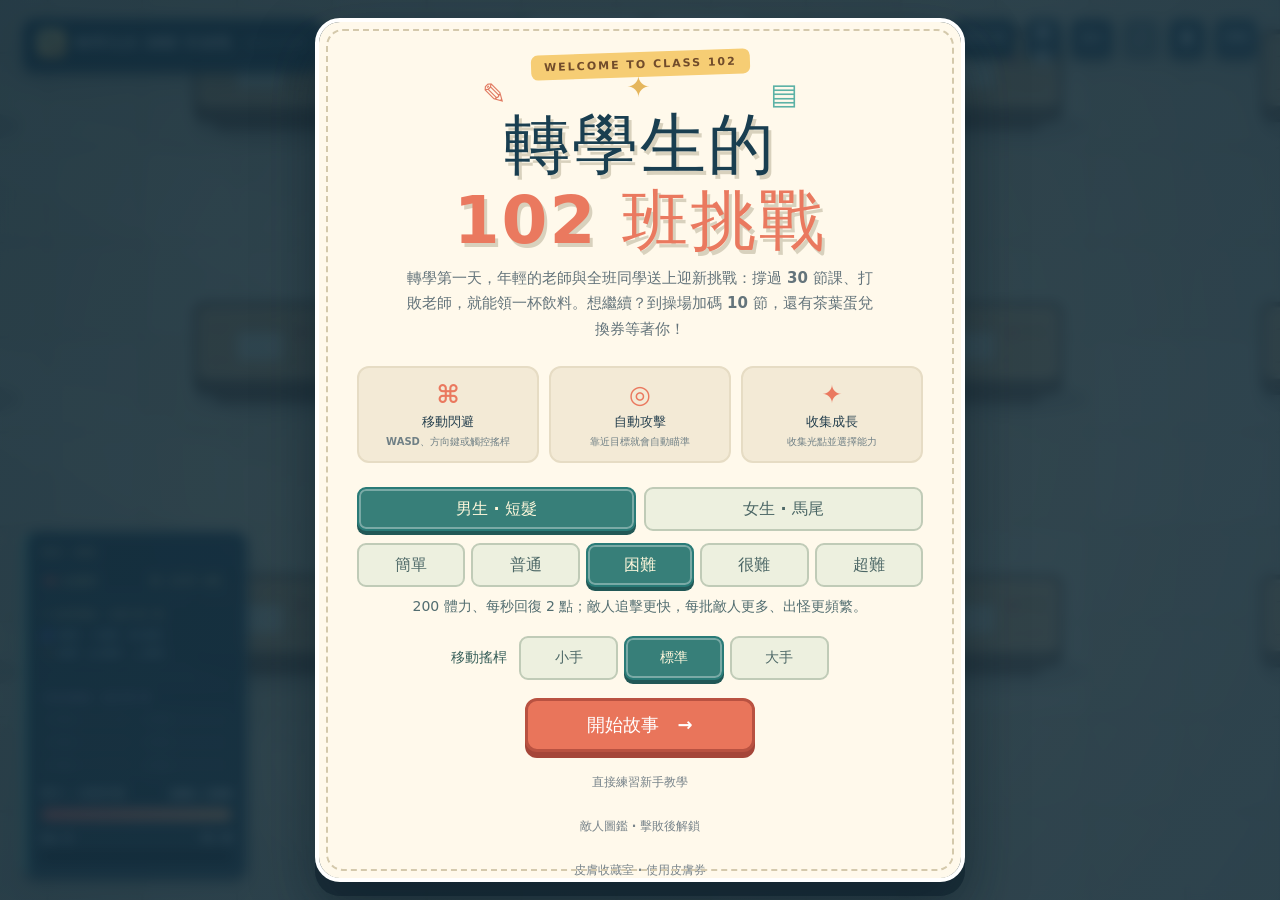
==== commit 2a3f1911: "Add talent passives and collectible tool skins" ====
--- a/play.html
+++ b/play.html
@@ -4,7 +4,7 @@
   <meta charset="utf-8">
   <meta name="viewport" content="width=device-width, initial-scale=1, viewport-fit=cover">
   <meta name="theme-color" content="#172b3c">
-  <title>下課生存戰｜國中 102 班</title>
+  <title>轉學生的 102 班挑戰</title>
   <style>
 :root{font-family:Nunito,"Noto Sans TC",system-ui,sans-serif;color:#183249;background:#172b3c;font-synthesis:none}*{box-sizing:border-box}html,body{width:100%;height:100%;margin:0;overflow:hidden}button{font:inherit;cursor:pointer}#game-shell{position:relative;width:100%;height:100%;min-height:400px;overflow:hidden;background:#d9ceb7}canvas{display:block;width:100%;height:100%;touch-action:none}.topbar{position:absolute;top:0;left:0;right:0;display:flex;align-items:flex-start;justify-content:space-between;gap:16px;padding:18px 22px;pointer-events:none}.brand,.hud-center,.hud-right{pointer-events:auto}.brand{display:flex;align-items:center;gap:9px;padding:9px 13px;background:#172b3ce8;border:2px solid #ffffff24;border-radius:13px;box-shadow:0 5px 0 #0c1b28aa;color:white;font-weight:900;white-space:nowrap}.brand-icon{display:grid;place-items:center;width:29px;height:29px;border-radius:8px;color:#17384c;background:#ffd36f;font-size:23px}.brand small{display:block;margin-left:5px;color:#a7b9bd;font-size:9px;font-weight:800;letter-spacing:1.4px}.hud-center{display:flex;gap:7px}.timer-box,.wave-box{min-width:100px;padding:5px 15px 7px;text-align:center;background:#fff9eae9;border:2px solid #fff;border-radius:12px;box-shadow:0 5px 0 #344a4850}.hud-label{display:block;color:#708082;font-size:10px;font-weight:900;letter-spacing:1px}.timer-box strong{font-size:26px;line-height:1;color:#17384c;font-variant-numeric:tabular-nums}.wave-box strong{font-size:16px;line-height:1.5;color:#17384c}.hud-right{display:flex;align-items:center;gap:8px}#kill-count{padding:9px 12px;color:white;background:#172b3ce8;border-radius:10px;font-size:13px;font-weight:900}.icon-btn{width:38px;height:38px;color:white;background:#172b3ce8;border:2px solid #ffffff44;border-radius:10px;font-size:18px;font-weight:900}.icon-btn:hover,.icon-btn:focus-visible{background:#34546a}.icon-btn.muted{opacity:.55}.status-panel{position:absolute;left:22px;bottom:24px;width:226px;padding:12px 14px;background:#172b3ce9;border:2px solid #ffffff25;border-radius:14px;box-shadow:0 6px 0 #0d1b29a8;color:white}.status-row{display:flex;justify-content:space-between;align-items:center;margin-bottom:6px;font-size:12px;font-weight:900}.status-row strong{font-variant-numeric:tabular-nums}.xp-row{margin-top:10px}.bar{height:11px;overflow:hidden;border-radius:10px;background:#0d1d2a;box-shadow:inset 0 2px 3px #0007}.bar>div{height:100%;width:100%;border-radius:inherit;transition:width .18s}.hp-bar>div{background:linear-gradient(90deg,#ff7a63,#ffb075)}.xp-bar>div{background:linear-gradient(90deg,#6bd4d0,#a5e9c8)}.bottom-hint{position:absolute;left:50%;bottom:24px;transform:translateX(-50%);padding:8px 14px;background:#172b3cb9;border-radius:8px;color:#fff;font-size:11px;font-weight:800;white-space:nowrap;pointer-events:none}.toast{position:absolute;left:50%;top:100px;transform:translate(-50%,-12px);opacity:0;padding:9px 17px;border-radius:12px;background:#17384de8;color:white;font-size:15px;font-weight:900;box-shadow:0 4px 0 #0c1b28aa;transition:opacity .2s,transform .2s;pointer-events:none;white-space:nowrap}.toast.show{opacity:1;transform:translate(-50%,0)}.overlay{position:absolute;inset:0;display:none;align-items:center;justify-content:center;padding:18px;background:linear-gradient(130deg,#102a39db,#1b3544db);backdrop-filter:blur(6px);z-index:5}.overlay.visible{display:flex}.hero-card,.modal-card{position:relative;width:min(100%,650px);padding:30px 38px;background:#fff9eb;border:4px solid #fff;border-radius:25px;box-shadow:0 14px 0 #0b1d2a88,0 28px 55px #08182188;text-align:center}.hero-card:before,.modal-card:before{content:"";position:absolute;inset:7px;border:2px dashed #d4c9ac;border-radius:17px;pointer-events:none}.hero-badge,.modal-kicker{display:inline-block;padding:6px 13px;background:#f6cd74;border-radius:7px;color:#714c2b;font-size:11px;font-weight:900;letter-spacing:2px;transform:rotate(-2deg)}.hero-doodles{display:flex;justify-content:center;gap:120px;height:13px;color:#e17b62;font-size:29px;font-weight:900}.hero-doodles span:nth-child(2){color:#e5b65c;transform:translateY(-7px)}.hero-doodles span:nth-child(3){color:#5cb2a6}h1,h2,p{margin-top:0}.hero-card h1{margin:17px 0 7px;color:#193e50;font-size:clamp(38px,6vw,66px);font-weight:900;letter-spacing:2px;line-height:1.15;text-shadow:3px 4px 0 #d8d1bd}.hero-card h1 span{color:#ea795f}.hero-subtitle{max-width:470px;margin:0 auto 24px;color:#64747b;font-size:15px;font-weight:700;line-height:1.7}.how-to{display:grid;grid-template-columns:repeat(3,1fr);gap:10px;margin-bottom:24px}.how-to>div{padding:12px 7px;background:#f3ead6;border:2px solid #e6dcc4;border-radius:12px}.how-icon{display:block;height:33px;color:#ea795f;font-size:25px;font-weight:900}.how-to strong{display:block;color:#233e4d;font-size:13px}.how-to small{display:block;margin-top:4px;color:#708086;font-size:10px;font-weight:700}.primary-btn{min-width:230px;padding:12px 25px;background:#e9755b;border:3px solid #b95241;border-radius:12px;box-shadow:0 6px 0 #a54639;color:#fff;font-size:18px;font-weight:900;transition:transform .1s,box-shadow .1s}.primary-btn span{margin-left:12px}.primary-btn:hover,.primary-btn:focus-visible{background:#f28866;transform:translateY(-2px)}.primary-btn:active{transform:translateY(5px);box-shadow:0 1px 0 #a54639}.microcopy{margin:15px 0 0;color:#99a1a1;font-size:11px;font-weight:800}.modal-card{width:min(100%,580px);padding:34px}.modal-card h2{margin:14px 0 5px;color:#193e50;font-size:39px;font-weight:900}.modal-card>p{margin-bottom:20px;color:#6e7a7d;font-weight:700}.upgrade-options{display:grid;grid-template-columns:repeat(3,1fr);gap:10px}.upgrade-card{min-height:178px;padding:14px 10px 12px;background:#f3ead6;border:3px solid #e4d9c0;border-radius:14px;text-align:center;transition:transform .15s,border-color .15s,background .15s}.upgrade-card:hover,.upgrade-card:focus-visible{transform:translateY(-5px);border-color:#ea795f;background:#fff1d5}.upgrade-card .up-icon{display:grid;place-items:center;width:59px;height:59px;margin:0 auto 10px;background:#fffaf0;border:3px solid #ead9bd;border-radius:14px;color:#e7755b;font-size:33px;font-weight:900}.upgrade-card strong{display:block;color:#17384c;font-size:15px;font-weight:900}.upgrade-card small{display:block;margin-top:6px;color:#697980;font-size:11px;font-weight:700;line-height:1.4}.key-hint{margin-top:17px;color:#9b9a8d;font-size:11px;font-weight:800}.end-modal{max-width:460px}.end-modal .primary-btn{margin-top:12px}.secondary-btn{display:block;margin:17px auto 0;padding:5px 10px;color:#77838a;background:none;border:0;font-size:12px;font-weight:900}.secondary-btn:hover{text-decoration:underline}.result-stats{display:flex;justify-content:space-around;margin:22px 0 15px;padding:15px;background:#f3ead6;border-radius:12px}.result-stats div{display:flex;flex-direction:column}.result-stats strong{color:#193e50;font-size:25px}.result-stats span{color:#7e8a8d;font-size:11px;font-weight:800}.joystick{position:absolute;left:27px;bottom:35px;display:none;width:116px;height:116px;border:3px solid #ffffff7a;border-radius:50%;background:#1537496b;touch-action:none;z-index:2}.joystick:after{content:"";position:absolute;inset:26px;border:1px dashed #ffffff80;border-radius:50%}#stick{position:absolute;left:35px;top:35px;width:40px;height:40px;border:3px solid #fff;border-radius:50%;background:#e9755bdc;box-shadow:0 3px 8px #17384c88;z-index:1}@media (pointer:coarse){.joystick{display:block}.bottom-hint{display:none}.status-panel{left:auto;right:15px;bottom:19px;width:180px}}@media(max-width:650px){.topbar{padding:10px;gap:5px}.brand{padding:6px;gap:4px;font-size:12px}.brand-icon{width:24px;height:24px;font-size:19px}.brand small,.wave-box,.bottom-hint{display:none}.timer-box{min-width:76px;padding:5px}.timer-box strong{font-size:20px}.hud-label{font-size:8px}.hud-right{gap:4px}#kill-count{display:none}.icon-btn{width:30px;height:32px;font-size:15px}.hero-card,.modal-card{padding:22px 18px}.hero-card h1{font-size:42px}.hero-subtitle{font-size:12px;margin-bottom:15px}.how-to{gap:5px;margin-bottom:16px}.how-to>div{padding:9px 4px}.how-to strong{font-size:11px}.how-to small{font-size:9px}.how-icon{font-size:20px;height:26px}.upgrade-options{gap:5px}.upgrade-card{min-height:156px;padding:9px 5px}.upgrade-card .up-icon{width:43px;height:43px;font-size:25px}.upgrade-card strong{font-size:12px}.upgrade-card small{font-size:9px}.modal-card h2{font-size:30px}.status-panel{width:162px;padding:8px}.status-row{font-size:10px}.bar{height:8px}}@media(max-height:600px){.hero-card{padding-top:14px;padding-bottom:14px}.hero-card h1{margin-top:7px}.hero-subtitle{margin-bottom:10px}.how-to{margin-bottom:10px}.microcopy{margin-top:8px}.modal-card{padding-top:17px;padding-bottom:17px}}
 
@@ -71,6 +71,15 @@
 .difficulty-picker button.selected { border-color: #297b77; background: #377f79; color: #fff8dc; box-shadow: inset 0 0 0 2px #ffffff40; }
 .difficulty-description { margin-bottom: 18px; font-size: 14px; color: #526d70; line-height: 1.6; }
 .difficulty-indicator { margin-bottom: 7px; color: #efd298; font-size: 11px; font-weight: 900; }
+.joystick-size-picker { display: flex; flex-wrap: wrap; align-items: center; justify-content: center; gap: 8px 12px; margin: 8px 0 18px; color: #365e59; font-size: 14px; font-weight: 900; }
+.joystick-size-picker > div { display: flex; flex: 1 1 230px; max-width: 310px; gap: 6px; }
+.joystick-size-picker button { flex: 1; min-height: 44px; padding: 7px 9px; border: 2px solid #c0cbb7; border-radius: 9px; background: #edf0df; color: #4c6766; font: inherit; cursor: pointer; }
+.joystick-size-picker button.selected { border-color: #297b77; background: #377f79; color: #fff8dc; box-shadow: inset 0 0 0 2px #ffffff55, 0 4px 0 #215856; }
+.joystick { width: 132px; height: 132px; }
+.joystick:after { inset: 24%; }
+.joystick #stick { left: 32%; top: 32%; width: 36%; height: 36%; }
+#game-shell.joystick-small .joystick { width: 108px; height: 108px; }
+#game-shell.joystick-large .joystick { width: 164px; height: 164px; }
 /* Give the classroom HUD a clearer hierarchy against the brighter floor. */
 .brand, #kill-count, .icon-btn, .status-panel { background: #173447ee; border-color: #e2e9dc50; box-shadow: 0 5px 0 #0b1c2bb3, 0 10px 22px #19373d36; }
 .brand-icon { background: linear-gradient(140deg, #ffeb9a, #edb85d); box-shadow: inset 0 -3px 0 #b47c41; }
@@ -149,15 +158,32 @@
 .move-art-scroll { max-width: 100%; overflow-x: auto; margin-top: 10px; }
 .move-art-scroll img { display: block; width: 800px; max-width: none; height: 280px; border-radius: 8px; }
 @media (max-width: 650px) { .bestiary-list { grid-template-columns: 1fr; } .bestiary-modal { max-height: 94dvh; } }
+.skin-ticket-row { margin: 5px 0 10px; padding: 6px 2px; border-bottom: 1px solid #ffffff36; color: #ffe5a2; }
+.skin-ticket-row strong { font-size: 12px; }
+.upgrade-card .talent-passive { display: block; margin-top: 7px; color: #326d69; font-weight: 900; }
+.skin-modal { width: min(840px, 96vw); max-height: 92dvh; overflow-y: auto; text-align: center; }
+.skin-modal h2 { margin-bottom: 6px; }
+.skin-modal > p { line-height: 1.55; }
+.skin-modal .primary-btn:disabled { opacity: .55; cursor: default; box-shadow: none; }
+.skin-result, .end-skin-tickets { padding: 9px 12px; border-radius: 9px; background: #e8f2e2; color: #325b54; font-weight: 900; }
+.skin-list { display: grid; grid-template-columns: repeat(3, minmax(0, 1fr)); gap: 10px; margin: 15px 0; text-align: left; }
+.skin-entry { display: flex; align-items: center; gap: 9px; min-width: 0; padding: 7px; border: 2px solid #c0cec6; border-radius: 11px; background: #f0f2e9; }
+.skin-entry.owned { border-color: #7fb7a2; background: #e7f5e8; }
+.skin-entry canvas { flex: 0 0 70px; width: 70px; height: 62px; }
+.skin-entry strong, .skin-entry small { display: block; }
+.skin-entry strong { color: #274d52; font-size: 13px; }
+.skin-entry small { color: #698079; font-size: 11px; }
+@media (max-width: 650px) { .skin-list { grid-template-columns: repeat(2, minmax(0, 1fr)); } }
+@media (max-width: 410px) { .skin-list { grid-template-columns: 1fr; } }
 
 </style>
 </head>
 <body>
-  <main id="game-shell" aria-label="下課生存戰遊戲">
+  <main id="game-shell" aria-label="轉學生的 102 班挑戰遊戲">
     <canvas id="game" aria-label="教室生存遊戲畫面"></canvas>
 
     <div class="topbar">
-      <div class="brand"><span class="brand-icon">✎</span><span>下課生存戰</span><small>國中 102 班</small></div>
+      <div class="brand"><span class="brand-icon">✎</span><span>轉學生的 102 班挑戰</span><small>迎新生存遊戲</small></div>
       <div class="hud-center">
         <div class="timer-box"><span id="lesson-label" class="hud-label">第 1 / 30 節</span><strong id="timer">00:30</strong><div class="lesson-progress" aria-hidden="true"><div id="lesson-fill"></div></div></div>
         <div class="wave-box"><span id="wave-label" class="hud-label">距離領飲料</span><strong id="wave">15:00</strong></div>
@@ -167,6 +193,7 @@
 
     <div class="status-panel">
       <div id="difficulty-indicator" class="difficulty-indicator">難度：困難</div>
+      <div class="status-row skin-ticket-row"><span>🎟️ 皮膚券</span><strong id="skin-ticket-count">0（本局 +0）</strong></div>
       <div class="loadout"><span id="loadout-label">✎ 鉛筆揮砍 · 道具 0 / 6</span><strong id="weapon-levels">🫐 0/5　⌖ 0/5　✹ 0/5<br>🏹 0/5　▰ 0/5　△ 0/5</strong></div>
       <div id="secret-tool" class="secret-tool" hidden>🤝 隱藏道具：大家的團結</div>
       <div class="talent-loadout"><span id="talent-label">天賦 0 / 6</span><div id="talent-slots" class="talent-slots"></div></div>
@@ -216,20 +243,22 @@
         <li>第 10 節：瓶蓋收藏家丟出的瓶蓋會從課桌和牆壁反彈，5 秒後消失。</li>
         <li>第 20 節：雙人單車隊，一人衝撞、一人丟輪胎；一人倒下就觸發劇情，兩人都倒下才結束 Boss 戰。</li>
         <li>課桌和講桌是實體障礙，會擋住你、敵人和敵方攻擊；沿著走道移動，也能利用桌子掩護。</li>
-        <li>第 30 節：最終 Boss 是程式老師。看準程式碼預告線避開射擊與錯誤碼彈幕；打敗老師、撐到鐘響可領飲料，之後可加碼 10 節挑戰茶葉蛋兌換券。</li>
+        <li>第 30 節：最終 Boss 是程式老師。看準每輪程式碼預告線，閃開衝刺與錯誤碼彈幕；半血後老師會重新鎖定，連續施放兩輪程式碼。打敗老師、撐到鐘響可領飲料，之後可加碼 10 節挑戰茶葉蛋兌換券。</li>
         <li>Boss 登場時場上小怪與敵方投射物、陷阱消失；Boss 戰暫停課節計時與小怪生成。整組 Boss 擊敗後恢復倒數。</li>
         <li>Boss 半血後會暴走，加快攻擊；看到蓄力方向先閃避，再找空檔反擊。</li>
         <li>先撿起並裝備 6 個不同道具，天賦才會出現在升級選項；天賦最多 6 個。鉛筆另外保留，每種工具最多 5 級。</li>
+        <li>6 個道具都升到 5 級、6 個天賦都撿齊後，往後每次升級會增加 2 點生命上限並回復 2 點體力。</li>
+        <li>每完成一節課可得 1 張皮膚券；累積後可在皮膚收藏室花 1 張，隨機抽取一款尚未擁有的道具皮膚。皮膚只改變外觀。</li>
       </ul>
       <div class="tutorial-actions"><button id="tutorial-next" type="button" hidden>我準備好了 →</button><button id="skip-tutorial" type="button">跳過教學，開始挑戰</button></div>
     </div>
 
     <section id="start-screen" class="overlay visible" aria-labelledby="start-title">
       <div class="hero-card">
-        <div class="hero-badge">SURVIVE THE SCHOOL DAY</div>
+        <div class="hero-badge">WELCOME TO CLASS 102</div>
         <div class="hero-doodles"><span>✎</span><span>✦</span><span>▤</span></div>
-        <h1 id="start-title">下課<span>生存戰</span></h1>
-        <p class="hero-subtitle">轉學第一天，老師和同學給你一個驚喜：與同學們的方塊戰鬥造型交手，最後挑戰會寫程式的老師。撐過 30 節領飲料，再加碼 10 節可贏茶葉蛋兌換券！</p>
+        <h1 id="start-title">轉學生的<br><span>102 班挑戰</span></h1>
+        <p class="hero-subtitle">轉學第一天，年輕的老師與全班同學送上迎新挑戰：撐過 30 節課、打敗老師，就能領一杯飲料。想繼續？到操場加碼 10 節，還有茶葉蛋兌換券等著你！</p>
         <div class="how-to">
           <div><span class="how-icon">⌘</span><strong>移動閃避</strong><small>WASD、方向鍵或觸控搖桿</small></div>
           <div><span class="how-icon">◎</span><strong>自動攻擊</strong><small>靠近目標就會自動瞄準</small></div>
@@ -238,9 +267,11 @@
         <div class="difficulty-picker" role="group" aria-label="選擇主角"><button id="character-boy" type="button" class="selected" aria-pressed="true">男生 · 短髮</button><button id="character-girl" type="button" aria-pressed="false">女生 · 馬尾</button></div>
         <div class="difficulty-picker difficulty-options" role="group" aria-label="選擇遊戲難度"><button id="difficulty-easy" type="button" aria-pressed="false">簡單</button><button id="difficulty-normal" type="button" aria-pressed="false">普通</button><button id="difficulty-hard" type="button" class="selected" aria-pressed="true">困難</button><button id="difficulty-very-hard" type="button" aria-pressed="false">很難</button><button id="difficulty-ultra-hard" type="button" aria-pressed="false">超難</button></div>
         <p id="difficulty-description" class="difficulty-description" aria-live="polite"></p>
+        <div class="joystick-size-picker" role="group" aria-label="觸控搖桿大小"><span>移動搖桿</span><div><button id="joystick-size-small" type="button" aria-pressed="false">小手</button><button id="joystick-size-standard" type="button" class="selected" aria-pressed="true">標準</button><button id="joystick-size-large" type="button" aria-pressed="false">大手</button></div></div>
         <button id="start-btn" class="primary-btn">開始故事 <span>→</span></button>
         <button id="practice-btn" class="secondary-btn">直接練習新手教學</button>
         <button id="start-bestiary-btn" class="secondary-btn">敵人圖鑑 · 擊敗後解鎖</button>
+        <button id="start-skins-btn" class="secondary-btn">皮膚收藏室 · 使用皮膚券</button>
         <button id="quick-start-btn" class="secondary-btn">已熟悉操作，直接挑戰</button>
         <p class="microcopy">30 節領飲料 · 可加碼 10 節 · 每節 30 秒 · 支援倍速</p>
       </div>
@@ -288,7 +319,9 @@
         <details class="loadout-guide-panel" open><summary>我的裝備與進化條件</summary><div id="loadout-guide"></div></details>
         <details class="story-journal"><summary>102 班劇情回顧</summary><div id="pause-story-log"></div></details>
         <div class="cheat-panel"><label for="cheat-input">密技</label><div class="cheat-controls"><input id="cheat-input" type="text" autocomplete="off" spellcheck="false" placeholder="輸入密技"><button id="cheat-submit" type="button">啟動</button></div><small id="cheat-status" role="status">輸入後按「啟動」；每個密技每局可用一次。</small></div>
+        <div class="joystick-size-picker" role="group" aria-label="觸控搖桿大小"><span>移動搖桿</span><div><button id="pause-joystick-size-small" type="button" aria-pressed="false">小手</button><button id="pause-joystick-size-standard" type="button" class="selected" aria-pressed="true">標準</button><button id="pause-joystick-size-large" type="button" aria-pressed="false">大手</button></div></div>
         <button id="pause-bestiary-btn" class="secondary-btn">查看敵人圖鑑</button>
+        <button id="pause-skins-btn" class="secondary-btn">皮膚收藏室 · 抽道具皮膚</button>
         <button id="resume-btn" class="primary-btn">繼續遊戲 <span>→</span></button>
         <button id="pause-restart-btn" class="secondary-btn">重新開始</button>
         <button id="pause-menu-btn" class="secondary-btn">結束本局，回主選單</button>
@@ -299,10 +332,11 @@
       <div class="modal-card end-modal reward-modal">
         <div class="modal-kicker">30 節課達成！</div>
         <h2 id="reward-title">老師的飲料到手了！</h2>
-        <p>老師把一杯飲料遞給你，同學們齊聲歡呼。班長拿出另一張獎券：「新同學，還想再撐 10 節課嗎？」</p>
-        <div class="reward-prizes"><span>🥤 飲料：已獲得</span><span>🥚 茶葉蛋兌換券：再撐 10 節</span></div>
+        <p>老師把一杯飲料遞給你，同學們齊聲歡呼。你可以今天放學，或自己選擇到操場加碼 10 節；操場沒有課桌掩護，撐過第 40 節就能拿到茶葉蛋兌換券！</p>
+        <div class="reward-prizes"><span>🥤 飲料：已獲得</span><span>🥚 茶葉蛋兌換券：再撐 10 節</span><span id="reward-skin-tickets">🎟️ 本局獲得 30 張皮膚券</span></div>
+        <button id="reward-skins-btn" class="secondary-btn">到皮膚收藏室抽獎</button>
         <button id="claim-drink-btn" class="primary-btn">領飲料，今天放學 <span>→</span></button>
-        <button id="accept-bonus-btn" class="secondary-btn">加碼 10 節，挑戰茶葉蛋兌換券</button>
+        <button id="accept-bonus-btn" class="secondary-btn">去操場加碼 10 節，挑戰茶葉蛋兌換券</button>
       </div>
     </section>
 
@@ -310,10 +344,23 @@
       <div class="modal-card bestiary-modal">
         <div class="modal-kicker">102 班 · 敵人記錄</div>
         <h2 id="bestiary-title">敵人圖鑑</h2>
-        <p id="bestiary-progress" role="status">已解鎖 0 / 23</p>
-        <p>擊敗對應敵人至少 1 隻，就能查看招式與應對方式。進度會保存在這台裝置。</p>
+        <p id="bestiary-progress" role="status">已解鎖 0 / 25</p>
+        <p>擊敗對應敵人至少 1 隻，就能查看專屬招式圖與應對方式。進度會保存在這台裝置。</p>
         <div id="bestiary-list" class="bestiary-list"></div>
         <button id="bestiary-close-btn" class="primary-btn">返回 <span>→</span></button>
+      </div>
+    </section>
+
+    <section id="skin-screen" class="overlay" aria-labelledby="skin-title">
+      <div class="modal-card skin-modal">
+        <div class="modal-kicker">CLASS 102 COLLECTION</div>
+        <h2 id="skin-title">道具皮膚收藏室</h2>
+        <p id="skin-balance" role="status">皮膚券 0 張 · 已收藏 0 / 12</p>
+        <p>每次使用 1 張皮膚券，隨機抽到一款尚未擁有的皮膚；抽到後會自動套用在對應道具上，攻擊能力不變。</p>
+        <button id="skin-draw-btn" type="button" class="primary-btn">🎟️ 抽一款皮膚</button>
+        <p id="skin-result" class="skin-result" role="status">完成課節就能獲得皮膚券。</p>
+        <div id="skin-list" class="skin-list"></div>
+        <button id="skin-close-btn" class="secondary-btn">返回遊戲</button>
       </div>
     </section>
 
@@ -324,9 +371,11 @@
         <p id="end-description"></p>
         <div class="ending-art" aria-hidden="true"><canvas id="ending-canvas" width="900" height="300"></canvas></div>
         <p id="end-epilogue" class="end-epilogue"></p>
+        <p id="end-skin-tickets" class="end-skin-tickets">🎟️ 本局獲得 0 張皮膚券</p>
         <details class="story-journal"><summary>102 班劇情回顧</summary><div id="end-story-log"></div></details>
         <div class="result-stats"><div><strong id="result-time">00:00</strong><span>課程進度</span></div><div><strong id="result-kills">0</strong><span>擊退敵人</span></div><div><strong id="result-level">1</strong><span>達到等級</span></div></div>
         <button id="restart-btn" class="primary-btn">再玩一局 <span>↻</span></button>
+        <button id="end-skins-btn" class="secondary-btn">到皮膚收藏室抽獎</button>
         <button id="end-menu-btn" class="secondary-btn">回主選單選擇難度</button>
       </div>
     </section>
@@ -397,21 +446,23 @@
   ["老師","第三十節：程式老師登場","同學們聊得很開心吧？現在換我測試你的走位！避開程式碼，飲料就是你的。"]
 ];
 const STORY_BEATS = LESSON_CHATS.map(([speaker,title,text],index)=>({id:`lesson-${index+1}`,lesson:index+1,speaker,title,text,emotion:index===29?'determined':index===15?'happy':undefined})).concat([
-  {id:"lesson-31",lesson:31,speaker:"老師",title:"加碼挑戰開始",text:"飲料已經是你的了！接下來十節是自選挑戰。撐到第四十節下課，茶葉蛋兌換券也給你！"},
-  {id:"lesson-32",lesson:32,speaker:"1 號同學",title:"加碼也有觀眾",text:"我已經把你的走位畫成戰術圖了！雖然畫得像一碗麵，但真的很厲害。"},
-  {id:"lesson-33",lesson:33,speaker:"21 號同學",title:"茶葉蛋情報",text:"茶葉蛋兌換券就在班長手裡。別擔心，她不會把它拿去換掉……應該啦！"},
-  {id:"lesson-34",lesson:34,speaker:"8 號同學",title:"課桌掩護隊",text:"你繞桌的速度比值日生還快。下次打掃我可以邀你加入嗎？"},
-  {id:"lesson-35",lesson:35,speaker:"班長",title:"加碼的中途",text:"已經多撐了五節！飲料先放在講桌上，我替你看著。你只要繼續躲開同學們的熱情！"},
-  {id:"lesson-36",lesson:36,speaker:"22 號同學",title:"牆壁請假中",text:"重踢手說今天不再把人踢到牆上。牆壁表示：謝謝體諒。"},
-  {id:"lesson-37",lesson:37,speaker:"12 號同學",title:"小聲加油",text:"我把大聲公關掉了，改用正常音量說：新同學，加油！"},
-  {id:"lesson-38",lesson:38,speaker:"27 號同學",title:"裝備畢業典禮",text:"你的工具都快能自己去上課了！再撐兩節，就可以帶著獎品放學。"},
-  {id:"lesson-39",lesson:39,speaker:"33 號同學",title:"兌換券就在眼前",text:"再一節就完成了！我已經幫你問好福利社，茶葉蛋還有喔。"},
-  {id:"lesson-40",lesson:40,speaker:"老師",title:"最後一聲鐘響",text:"好，最後一節也撐住了！今天的迎新挑戰圓滿結束，飲料和茶葉蛋券都歸你。"}
-]);
+  {id:"lesson-31",lesson:31,speaker:"7 號同學",title:"我是在跟你說話",emotion:'happy',text:"嗨，螢幕前的你！我是 7 號。剛剛是你按下加碼的吧？我現在直接跟操作遊戲的你聊天，不是跟畫面裡的轉學生說喔。"},
+  {id:"lesson-32",lesson:32,speaker:"7 號同學",title:"你的手指很忙",text:"你握搖桿的那隻手還好嗎？操場沒有課桌，記得用另一隻手按暫停或倍速。對，我看得到你在操作！"},
+  {id:"lesson-33",lesson:33,speaker:"7 號同學",title:"螢幕外的戰術",emotion:'determined',text:"我有個只告訴玩家的祕訣：別只盯著角色，先看敵人蓄力的方向。你看到預告線，就有時間把手指往旁邊滑。"},
+  {id:"lesson-34",lesson:34,speaker:"7 號同學",title:"下一節小心嘉豪",emotion:'nervous',text:"喂，螢幕前的你，下一節嘉豪要上場！看他射門前的球路，還有衝刺預告。你可別為了聽我說話忘了閃。"},
+  {id:"lesson-35",lesson:35,speaker:"7 號同學",title:"嘉豪登場",emotion:'surprised',text:"嘉豪拿著足球來了！我知道你正在看這行字，但手先別停；看準他蓄力後的方向，往側邊閃就好。"},
+  {id:"lesson-36",lesson:36,speaker:"7 號同學",title:"鏡頭前的喘口氣",emotion:'relieved',text:"剛才那關夠熱鬧吧？螢幕前的你也可以喘口氣。遊戲裡的體力會慢慢回復，你的手可要自己休息喔。"},
+  {id:"lesson-37",lesson:37,speaker:"7 號同學",title:"玩家的視野",text:"從螢幕看過去，跑道邊的敵人會先冒出來。你能同時看整個畫面，這可是畫面裡的轉學生沒有的優勢！"},
+  {id:"lesson-38",lesson:38,speaker:"7 號同學",title:"工具交給你決定",emotion:'happy',text:"你選的六件工具打得很有節奏！升級時慢慢看效果；這裡會暫停，我可以等你選好再繼續說。"},
+  {id:"lesson-39",lesson:39,speaker:"7 號同學",title:"小黃狗要來了",emotion:'nervous',text:"螢幕前的你，再一節就到小黃狗！牠會撲過來，還會汪汪叫出一圈聲波。先留一條能閃的路。"},
+  {id:"lesson-40",lesson:40,speaker:"7 號同學",title:"最後一節交給你",emotion:'determined',text:"最後一節開始！我不跟轉學生喊話，這句是給你的：看小黃狗的預告、躲開撲擊，打贏後茶葉蛋兌換券就是你的！"}
+].map(beat=>({...beat,audience:'real-player'})));
 const BOSS_DIALOGUE = {
   mini1:{arrival:{speaker:"瓶蓋收藏家",title:"第一道關卡",text:"我收集的瓶蓋都派上用場了！新同學，躲得開這一輪才算過關！"},defeat:{speaker:"班長",title:"第一關通過",text:"瓶蓋散開了，時鐘又開始走了！你通過第一關，還有兩道關卡。"}},
   mini2:{arrival:{speaker:"雙人單車隊",title:"第二道關卡",text:"一人封住走道，一人用輪胎攔截。轉學生，這間教室可沒那麼容易通過！"},defeat:{speaker:"轉學生",title:"兩人都倒下了",text:"一個衝撞、一個丟輪胎……現在終於都停下了。班長，把最後一頁給我。下一關是老師吧？"}},
-  final:{arrival:{speaker:"老師",title:"最終關卡：程式老師",emotion:'determined',text:"同學們的迎新戰打得不錯！接下來換我。看好黑板上的程式碼，能躲開我的指令，飲料才算贏到手。"},defeat:{speaker:"老師",title:"程式執行完畢",emotion:'relieved',text:"你把我的程式招式都破解了！最後一關通過。撐完第三十節剩下的時間，我就把飲料交給你。"}}
+  final:{arrival:{speaker:"老師",title:"最終關卡：程式老師",emotion:'determined',text:"同學們的迎新戰打得不錯！接下來換我。看好黑板上的程式碼，能躲開我的指令，飲料才算贏到手。"},defeat:{speaker:"老師",title:"程式執行完畢",emotion:'relieved',text:"你把我的程式招式都破解了！最後一關通過。撐完第三十節剩下的時間，我就把飲料交給你。"}},
+  jiahao:{arrival:{speaker:"嘉豪",title:"操場第 35 節 · 嘉豪",emotion:'determined',text:"操場借我一圈！看好我的射門路線，再來躲跑道衝刺！"},defeat:{speaker:"7 號同學",audience:'real-player',title:"嘉豪停下來了",emotion:'relieved',text:"螢幕前的你，剛才的側移真漂亮！嘉豪的足球停了，操場加碼賽還有五節。"}},
+  yellowdog:{arrival:{speaker:"7 號同學",audience:'real-player',title:"操場第 40 節 · 小黃狗",emotion:'surprised',text:"螢幕前的你，小黃狗跑進球場了！牠會先吠出聲波，再朝預告方向撲過來。這是最後一關！"},defeat:{speaker:"7 號同學",audience:'real-player',title:"小黃狗跑去喝水了",emotion:'happy',text:"你成功讓小黃狗停下來了！撐完最後這節，我就把茶葉蛋兌換券交給你。"}}
 };
 const BOSS_VICTORY_STORIES = {
   mini1:[
@@ -428,6 +479,16 @@
     {...BOSS_DIALOGUE.final.defeat,emotion:'surprised'},
     {speaker:'班長',title:'同學們收起裝備',emotion:'relieved',text:'老師的程式停止了，同學們也收起方塊戰鬥裝備。這場迎新戰真的快結束了！'},
     {speaker:'轉學生',title:'102 班的新同學',emotion:'happy',text:'原來這就是你們的歡迎方式！等鐘響後，飲料可別忘了給我。'}
+  ],
+  jiahao:[
+    BOSS_DIALOGUE.jiahao.defeat,
+    {speaker:'嘉豪',title:'球場握手',emotion:'happy',text:'你閃得很準！我先到場邊休息，下一次再比射門。'},
+    {speaker:'7 號同學',audience:'real-player',title:'玩家繼續上場',emotion:'determined',text:'你選的加碼還沒結束喔。看好操場四周，最後一關會更熱鬧！'}
+  ],
+  yellowdog:[
+    BOSS_DIALOGUE.yellowdog.defeat,
+    {speaker:'7 號同學',audience:'real-player',title:'最後的倒數',emotion:'relieved',text:'牠只是玩得太開心啦。螢幕前的你，繼續撐到鐘響，獎品就在終點！'},
+    {speaker:'7 號同學',audience:'real-player',title:'茶葉蛋券預備',emotion:'happy',text:'我已經把兌換券準備好了。你親手完成這場操場挑戰，我會替你鼓掌！'}
   ]
 };
 const BESTIARY = [
@@ -453,14 +514,89 @@
   {kind:'flyfighter',name:'敵人 20 · 飛踢重擊手',move:'交替施展直線飛踢和前方扇形重擊。',tip:'飛踢向側面閃；重擊離開前方扇形。',art:'[data-uri]'},
   {kind:'mini1',name:'小 Boss · 瓶蓋收藏家',move:'投擲會反彈的瓶蓋，5 秒後消失。',tip:'利用掩護，但留意反彈路線。'},
   {kind:'mini2',name:'小 Boss · 雙人單車隊',move:'一人衝撞，一人丟輪胎。',tip:'兩人血量獨立，兩人都倒下才結束。'},
-  {kind:'final',name:'最終 Boss · 程式老師',move:'先預告再發射程式碼；衝刺後散出錯誤碼彈幕，半血時擴大範圍。',tip:'側移避開程式碼射線，利用桌子擋下子彈；衝刺後留意周圍彈幕。'}
+  {kind:'final',name:'最終 Boss · 程式老師',move:'先預告再發射程式碼；衝刺後散出錯誤碼彈幕。半血時會重新鎖定玩家，連續施放兩輪程式碼。',tip:'看準每輪預告線側移，利用桌子擋下程式碼；衝刺結束後立刻離開彈幕。'},
+  {kind:'jiahao',name:'操場 Boss · 嘉豪',move:'足球扇形射門與跑道直線衝刺，半血後射門增加。',tip:'看準射門與衝刺預告，向側面移動。'},
+  {kind:'yellowdog',name:'操場 Boss · 小黃狗',move:'先蓄力吠出環形聲波，再直線撲擊；半血後聲波變密。',tip:'穿過聲波間隙，側移避開撲擊路線。'}
 ];
+// The diagrams use the same classroom silhouettes and attack language as the game.
+// Enemy 19 and 20 keep their dedicated SVG illustrations.
+const MOVE_ART_SCENES = {
+  basic:['突刺方向會先亮起','突刺後可能召喚同伴','dash','#f6c67b'],
+  water:['水壺瞄準玩家','揮擊時飛出三顆水珠','water','#8ad8ef'],
+  rubber:['橡皮筋拉開蓄力','直線射出橡皮筋','rubber','#f8d682'],
+  tissue:['溼紙球拋向地面','殘留三秒的減速區','tissue','#9ddbd7'],
+  weilong:['背包噴口亮起','噴射衝刺並投擲爆炸物','jet','#ffad78'],
+  bit:['機械蜘蛛準備出動','蜘蛛追近後自爆','spiders','#a8d9c5'],
+  deepblue:['盾牌朝向玩家','正面阻擋並揮盾','shield','#9bd6e9'],
+  handler:['訓犬員呼叫小狗','小狗沿走道追咬','dogs','#f4c68a'],
+  eye:['近身戳眼蓄力','半邊視野遮蔽三秒','eye','#d7b9f3'],
+  shepherd:['地面出現陷阱警示','陷阱與手雷交替','trap','#f3c58c'],
+  megaphone:['大聲公對準方向','音波命中眩暈一秒','sound','#b3e8f8'],
+  kicker:['倒楣蛋被叫到前方','飛踢變成遠程攻擊','unlucky','#ffc08d'],
+  boxer:['身旁出現瞬移落點','現身後近距出拳','teleport','#c8b6ff'],
+  striker:['三顆球開始蓄力','三球同時射出','balls','#f0c480'],
+  medic:['保健股長停下準備','附近同伴恢復體力','heal','#9ee1ab'],
+  commander:['助威範圍亮起','附近敵人加速強攻','rally','#f6d77a'],
+  beam:['光束方向先預告','氣功穿過課桌','beam','#89e5e9'],
+  heavykick:['前方扇形蓄力','命中踢向牆壁','wallkick','#ffb28f'],
+  mini1:['瓶蓋扇形蓄力','瓶蓋碰牆與桌會反彈','caps','#f6d395'],
+  mini2:['衝撞與輪胎分工','單車衝鋒、輪胎齊飛','cycling','#ffc18d'],
+  final:['程式射線先畫出','程式碼與錯誤碼彈幕','code','#91eee4'],
+  jiahao:['足球路線先亮起','扇形射門與跑道衝刺','soccer','#f6d88b'],
+  yellowdog:['吠叫圈與撲擊線預告','環形聲波後直線撲擊','dogboss','#f3d079']
+};
+function moveArtAttack(shape,color) {
+  const line=(path,width=6,dash='')=>`<path d="${path}" fill="none" stroke="${color}" stroke-width="${width}" stroke-linecap="round" stroke-linejoin="round" ${dash?`stroke-dasharray="${dash}"`:''} marker-end="url(#arrow)"/>`;
+  const orb=(x,y,r,fill=color)=>`<circle cx="${x}" cy="${y}" r="${r}" fill="${fill}" stroke="#fff3d3" stroke-width="3"/>`;
+  switch(shape) {
+    case 'dash':return line('M540 176 H690',12)+`<path d="M555 135 L600 135 M545 151 L588 151" stroke="${color}" stroke-width="5"/>`;
+    case 'water':return line('M542 175 Q620 110 690 148',5)+[-1,0,1].map(i=>line(`M570 ${171+i*14} Q630 ${135+i*15} 696 ${142+i*24}`,3)).join('');
+    case 'rubber':return line('M540 174 H692',4)+`<path d="M553 144 Q590 173 553 201" fill="none" stroke="${color}" stroke-width="5"/>`;
+    case 'tissue':return line('M540 155 Q610 80 679 183',4)+`<ellipse cx="676" cy="200" rx="54" ry="14" fill="${color}" opacity=".45"/>`;
+    case 'jet':return line('M540 175 H667',10)+`<path d="M665 185 l17 -31 17 31 -17 19z" fill="${color}" opacity=".75"/>${orb(681,175,11,'#ffdb82')}`;
+    case 'spiders':return [590,637,684].map((x,i)=>`<rect x="${x-11}" y="${176+i%2*15}" width="22" height="18" rx="4" fill="${color}"/><path d="M${x-18} ${183+i%2*15}h7m22 0h7" stroke="${color}" stroke-width="3"/>`).join('');
+    case 'shield':return `<path d="M597 115 Q652 173 597 225" fill="none" stroke="${color}" stroke-width="15"/>${line('M610 177 Q653 131 692 158',6)}`;
+    case 'dogs':return [602,659].map((x,i)=>`<rect x="${x-17}" y="${164+i*12}" width="30" height="22" rx="5" fill="${color}"/><path d="M${x-14} ${164+i*12}l-8 -10m29 10l8 -10" stroke="${color}" stroke-width="5"/>`).join('')+line('M542 188 H696',3,'8 8');
+    case 'eye':return `<path d="M571 175 Q632 107 698 175 Q632 243 571 175Z" fill="${color}" opacity=".35" stroke="${color}" stroke-width="5"/>${orb(635,175,20,'#50446c')}`;
+    case 'trap':return `<circle cx="617" cy="193" r="31" fill="none" stroke="${color}" stroke-width="5" stroke-dasharray="8 6"/>${orb(617,193,9,'#e5846b')}${line('M550 155 Q615 87 693 157',4)}`;
+    case 'sound':return [35,60,85].map(r=>`<path d="M555 ${175-r} A${r} ${r} 0 0 1 555 ${175+r}" fill="none" stroke="${color}" stroke-width="6"/>`).join('');
+    case 'unlucky':return line('M542 180 Q613 106 689 172',5)+`<g transform="translate(639 132) rotate(25)"><rect x="-17" y="-17" width="34" height="34" rx="5" fill="${color}"/><path d="M-8 -4h4m8 0h4M-8 8q8 -8 16 0" stroke="#385061" stroke-width="3" fill="none"/></g>`;
+    case 'teleport':return `<rect x="643" y="132" width="53" height="62" rx="8" fill="${color}" opacity=".55" stroke="#fff" stroke-width="3" stroke-dasharray="6 5"/>${line('M545 175 Q595 112 654 151',4,'9 7')}`;
+    case 'balls':return [[613,144],[647,177],[614,211]].map(([x,y])=>orb(x,y,13)).join('')+line('M662 176 H699',4);
+    case 'heal':return [600,650,690].map((x,i)=>`<circle cx="${x}" cy="${171+i%2*22}" r="20" fill="${color}" opacity=".35"/><path d="M${x-9} ${171+i%2*22}h18m-9 -9v18" stroke="${color}" stroke-width="5"/>`).join('');
+    case 'rally':return [590,630,670].map((x,i)=>line(`M${x} ${205-i%2*8} V${119+i%2*12}`,5)).join('')+`<ellipse cx="631" cy="176" rx="88" ry="49" fill="none" stroke="${color}" stroke-width="3" stroke-dasharray="9 7"/>`;
+    case 'beam':return `<rect x="615" y="188" width="48" height="18" rx="3" fill="#ad8e67"/>${line('M539 172 H699',17)}`;
+    case 'wallkick':return line('M543 176 H686',9)+`<rect x="695" y="111" width="13" height="111" fill="#e9d3a7"/><path d="M683 165l-20 -25m20 45l-20 25" stroke="${color}" stroke-width="5"/>`;
+    case 'caps':return line('M543 162 L608 118 L650 212 L698 169',5)+[[607,118],[650,212],[694,169]].map(([x,y])=>orb(x,y,8,'#f4dfbd')).join('');
+    case 'cycling':return [572,634].map(x=>`<circle cx="${x}" cy="203" r="20" fill="none" stroke="${color}" stroke-width="5"/>`).join('')+line('M585 178 H695',6)+orb(674,142,18,'#354c5c');
+    case 'code':return [-1,0,1].map(i=>line(`M541 ${175+i*15} L696 ${175+i*21}`,4,'8 7')).join('')+`<text x="609" y="130" fill="${color}" font-family="monospace" font-size="31" font-weight="900">{ }</text>`;
+    case 'soccer':return [-1,0,1].map((i)=>orb(650,175+i*34,12,'#fff4d6')).join('')+line('M541 175 H697',5,'9 6');
+    case 'dogboss':return `<circle cx="611" cy="175" r="43" fill="none" stroke="${color}" stroke-width="5" stroke-dasharray="8 6"/>${line('M620 175 H697',11)}`;
+  }
+  return '';
+}
+function moveArtActor(kind,x,y,color) {
+  if(kind==='player')return `<g transform="translate(${x} ${y})"><circle cy="-23" r="18" fill="#f4c9a5"/><path d="M-18 -29q18 -22 36 0" fill="#394c67"/><rect x="-18" y="-7" width="36" height="38" rx="7" fill="#6797b7"/><path d="M-8 -24h3m10 0h3" stroke="#344651" stroke-width="3"/></g>`;
+  if(kind==='yellowdog')return `<g transform="translate(${x} ${y})"><path d="M-26 10l-19 -15m6 13l-5 24m23 -9l-4 19m34 -18l4 19" fill="none" stroke="#9d713f" stroke-width="8" stroke-linecap="round"/><ellipse cx="-6" cy="10" rx="36" ry="22" fill="#e8bb62" stroke="#8f693f" stroke-width="4"/><circle cx="31" cy="-5" r="23" fill="#f4cf79" stroke="#8f693f" stroke-width="4"/><path d="M16 -22l-9 -21 22 13m18 7l10 -21 3 29" fill="#b8814e"/><circle cx="40" cy="-10" r="3" fill="#3c423c"/><circle cx="55" cy="3" r="4" fill="#3c423c"/></g>`;
+  if(kind==='jiahao')return `<g transform="translate(${x} ${y})"><rect x="-20" y="-8" width="40" height="38" rx="7" fill="#d99669" stroke="#734f45" stroke-width="4"/><circle cy="-29" r="20" fill="#f2c4a0"/><path d="M-20 -32q20 -24 40 0" fill="#394258"/><text x="0" y="16" text-anchor="middle" font-size="15" font-weight="900" fill="#fff5d5">35</text><circle cx="32" cy="20" r="12" fill="#fff9e8" stroke="#465b56" stroke-width="3"/></g>`;
+  return `<g transform="translate(${x} ${y})"><rect x="-22" y="-48" width="44" height="38" rx="5" fill="${color}" stroke="#173946" stroke-width="4"/><rect x="-17" y="-43" width="34" height="8" rx="3" fill="#f8edc5"/><rect x="-19" y="-8" width="38" height="36" rx="5" fill="#4a7981" stroke="#183946" stroke-width="4"/><path d="M-12 -24h5m14 0h5" stroke="#203d4a" stroke-width="4"/><path d="M-13 29v14m26 -14v14" stroke="#2c4854" stroke-width="9"/></g>`;
+}
+function moveArtDataUri(entry) {
+  const [cue,attack,shape,color]=MOVE_ART_SCENES[entry.kind];
+  const svg=`<svg xmlns="http://www.w3.org/2000/svg" viewBox="0 0 800 280" role="img" aria-label="${entry.name}招式示意：${cue}，${attack}"><defs><linearGradient id="bg" x2="0" y2="1"><stop stop-color="#244d56"/><stop offset="1" stop-color="#152f3c"/></linearGradient><marker id="arrow" markerWidth="11" markerHeight="11" refX="9" refY="5" orient="auto"><path d="M0 0 L10 5 L0 10" fill="${color}"/></marker><g id="enemy"><rect x="-22" y="-48" width="44" height="38" rx="5" fill="${color}" stroke="#173946" stroke-width="4"/><rect x="-17" y="-43" width="34" height="8" rx="3" fill="#f8edc5"/><rect x="-19" y="-8" width="38" height="36" rx="5" fill="#4a7981" stroke="#183946" stroke-width="4"/><path d="M-12 -24h5m14 0h5" stroke="#203d4a" stroke-width="4"/><path d="M-13 29v14m26 -14v14" stroke="#2c4854" stroke-width="9"/></g><g id="player"><circle cy="-23" r="18" fill="#f4c9a5"/><path d="M-18 -29q18 -22 36 0" fill="#394c67"/><rect x="-18" y="-7" width="36" height="38" rx="7" fill="#6797b7"/><path d="M-8 -24h3m10 0h3" stroke="#344651" stroke-width="3"/></g></defs><rect width="800" height="280" rx="18" fill="url(#bg)"/><path d="M400 16v248" stroke="#638c86" stroke-width="2" stroke-dasharray="7 8"/><text x="26" y="39" fill="#f1fff0" font-family="sans-serif" font-size="22" font-weight="900">${entry.name}</text><text x="28" y="76" fill="#d4eee5" font-family="sans-serif" font-size="17" font-weight="800">01 預告 · ${cue}</text><text x="429" y="76" fill="#d4eee5" font-family="sans-serif" font-size="17" font-weight="800">02 招式 · ${attack}</text><ellipse cx="145" cy="220" rx="52" ry="10" fill="#112c37"/><use href="#enemy" x="145" y="175"/><use href="#player" x="324" y="175"/><path d="M185 170 H294" fill="none" stroke="${color}" stroke-width="5" stroke-dasharray="10 8" marker-end="url(#arrow)"/><circle cx="325" cy="176" r="37" fill="none" stroke="${color}" stroke-width="3" stroke-dasharray="8 7"/><ellipse cx="526" cy="220" rx="52" ry="10" fill="#112c37"/><use href="#enemy" x="526" y="175"/><use href="#player" x="725" y="175"/>${moveArtAttack(shape,color)}<rect x="26" y="238" width="748" height="32" rx="7" fill="#11363d"/><text x="400" y="260" text-anchor="middle" fill="#fff1c4" font-family="sans-serif" font-size="17" font-weight="800">避法：${entry.tip}</text></svg>`;
+  const illustrated=svg.replaceAll('<use href="#enemy" x="145" y="175"/>',moveArtActor(entry.kind,145,175,color))
+    .replaceAll('<use href="#enemy" x="526" y="175"/>',moveArtActor(entry.kind,526,175,color))
+    .replaceAll('<use href="#player" x="324" y="175"/>',moveArtActor('player',324,175,color))
+    .replaceAll('<use href="#player" x="725" y="175"/>',moveArtActor('player',725,175,color))
+    .replaceAll('font-family="sans-serif"','font-family="Microsoft JhengHei,Noto Sans TC,sans-serif"');
+  return `data:image/svg+xml;charset=utf-8,${encodeURIComponent(illustrated)}`;
+}
 const EMOTION_LABELS={calm:'平靜',surprised:'驚訝',nervous:'緊張',relieved:'鬆一口氣',happy:'開心',tired:'疲憊',determined:'堅定'};
 
 const $ = id => document.getElementById(id);
 const canvas = $("game");
 const ctx = canvas.getContext("2d");
-const screens = ["start-screen", "story-screen", "tutorial-done-screen", "upgrade-screen", "pause-screen", "reward-screen", "bestiary-screen", "end-screen"];
+const screens = ["start-screen", "story-screen", "tutorial-done-screen", "upgrade-screen", "pause-screen", "reward-screen", "bestiary-screen", "skin-screen", "end-screen"];
 const keys = new Set();
 const pointer = { active: false, id: null, x: 0, y: 0 };
 const MAP = { w: 1800, h: 1200 };
@@ -488,41 +624,58 @@
 };
 const PRACTICE_DIFFICULTY={hp:PLAYER_MAX_HP,regen:2,enemyHealth:1,enemyDamage:1,enemySpeed:1,spawnCount:1,spawnInterval:1,spawnCap:1};
 CONTENT.talents = [
-  {id: "harvest", toolId: "blueberry", name: "豐收之力", icon: "♧", description: "藍莓與西瓜傷害增加 10%", bonus: {damage: 1.1}},
-  {id: "focus", toolId: "pistol", name: "精準瞄準", icon: "◎", description: "手槍與加特林射程增加 15%", bonus: {range: 1.15}},
-  {id: "blast", toolId: "firecracker", name: "爆破專家", icon: "✹", description: "甩炮與核彈爆炸範圍增加 12%", bonus: {blastRadius: 1.12}},
-  {id: "trajectory", toolId: "bow", name: "穿雲之眼", icon: "➶", description: "弓箭傷害增加 10%", bonus: {damage: 1.1}},
-  {id: "return", toolId: "eraser", name: "回旋巧手", icon: "↻", description: "橡皮擦回程速度增加 15%", bonus: {returnSpeed: 1.15}},
-  {id: "geometry", toolId: "ruler", name: "幾何大師", icon: "△", description: "三角尺環繞距離增加 10%", bonus: {orbitRadius: 1.1}}
+  {id: "harvest", toolId: "blueberry", name: "豐收之力", icon: "♧", description: "藍莓與西瓜傷害增加 10%", passive:"生命上限 +5，拾取時回復 5 點", bonus: {damage: 1.1}},
+  {id: "focus", toolId: "pistol", name: "精準瞄準", icon: "◎", description: "手槍與加特林射程增加 15%", passive:"鉛筆揮砍距離 +12", bonus: {range: 1.15}},
+  {id: "blast", toolId: "firecracker", name: "爆破專家", icon: "✹", description: "甩炮與核彈爆炸範圍增加 12%", passive:"鉛筆傷害 +3", bonus: {blastRadius: 1.12}},
+  {id: "trajectory", toolId: "bow", name: "穿雲之眼", icon: "➶", description: "弓箭傷害增加 10%", passive:"移動速度 +5%", bonus: {damage: 1.1}},
+  {id: "return", toolId: "eraser", name: "回旋巧手", icon: "↻", description: "橡皮擦回程速度增加 15%", passive:"受到的傷害減少 5%", bonus: {returnSpeed: 1.15}},
+  {id: "geometry", toolId: "ruler", name: "幾何大師", icon: "△", description: "三角尺命中間隔縮短 10%", passive:"取得經驗增加 8%", bonus: {hitCooldown: .9}}
 ];
 CONTENT.talents.push(
-  {id:"athlete", toolId:"football", name:"體育健將", icon:"⚽", description:"足球傷害增加 10%", bonus:{damage:1.1}},
-  {id:"origami", toolId:"plane", name:"折紙高手", icon:"➤", description:"紙飛機飛行速度增加 15%", bonus:{speed:1.15}},
-  {id:"blackboard", toolId:"chalk", name:"板書達人", icon:"▯", description:"粉筆雲持續時間增加 15%", bonus:{zoneDuration:1.15}},
-  {id:"binding", toolId:"stapler", name:"裝訂達人", icon:"⊏", description:"書針定身時間增加 15%", bonus:{stunDuration:1.15}},
-  {id:"reading", toolId:"book", name:"閱讀專注", icon:"▤", description:"課本重拍傷害增加 10%", bonus:{damage:1.1}},
-  {id:"rhythm", toolId:"bell", name:"音樂節奏", icon:"♬", description:"校鈴攻擊間隔縮短 10%", bonus:{cooldown:.9}}
+  {id:"athlete", toolId:"football", name:"體育健將", icon:"⚽", description:"足球傷害增加 10%", passive:"減速持續時間縮短 20%", bonus:{damage:1.1}},
+  {id:"origami", toolId:"plane", name:"折紙高手", icon:"➤", description:"紙飛機飛行速度增加 15%", passive:"經驗光點吸引距離 +25", bonus:{speed:1.15}},
+  {id:"blackboard", toolId:"chalk", name:"板書達人", icon:"▯", description:"粉筆雲持續時間增加 15%", passive:"每秒自動回血 +0.25", bonus:{zoneDuration:1.15}},
+  {id:"binding", toolId:"stapler", name:"裝訂達人", icon:"⊏", description:"書針定身時間增加 15%", passive:"眩暈持續時間縮短 20%", bonus:{stunDuration:1.15}},
+  {id:"reading", toolId:"book", name:"閱讀專注", icon:"▤", description:"課本重拍傷害增加 10%", passive:"受傷後無敵時間 +0.1 秒", bonus:{damage:1.1}},
+  {id:"rhythm", toolId:"bell", name:"音樂節奏", icon:"♬", description:"校鈴攻擊間隔縮短 10%", passive:"鉛筆攻擊間隔縮短 10%", bonus:{cooldown:.9}}
 );
+const TOOL_SKINS=[
+  {toolId:'blueberry',name:'星雲莓果',hue:115,color:'#a0b8ff'},
+  {toolId:'pistol',name:'極光手槍',hue:80,color:'#9df8e9'},
+  {toolId:'firecracker',name:'彩虹甩炮',hue:205,color:'#d3a1ff'},
+  {toolId:'bow',name:'月光長弓',hue:185,color:'#b4d4ff'},
+  {toolId:'eraser',name:'薄荷橡皮擦',hue:115,color:'#a9f5cc'},
+  {toolId:'ruler',name:'星圖三角尺',hue:205,color:'#d3b3ff'},
+  {toolId:'football',name:'流星足球',hue:65,color:'#a9e5ff'},
+  {toolId:'plane',name:'晚霞紙飛機',hue:245,color:'#ffc4b1'},
+  {toolId:'chalk',name:'銀河粉筆',hue:150,color:'#a9bbff'},
+  {toolId:'stapler',name:'閃電釘書機',hue:70,color:'#ffe58d'},
+  {toolId:'book',name:'祕密日記',hue:195,color:'#d2b7ff'},
+  {toolId:'bell',name:'星光校鈴',hue:130,color:'#9aebf6'}
+];
+const TOOL_SKIN_BY_ID=Object.fromEntries(TOOL_SKINS.map(skin=>[skin.toolId,skin]));
 const SUPER_TOOLS = {
-  blueberry: {name: "星耀西瓜雨", damage: 85, count: 5, cooldown: 1.2, splashRadius: 92, knockback: 110, upgrade: "五顆西瓜齊砸，震波與擊退大幅增強"},
-  pistol: {name: "星耀加特林", damage: 65, cooldown: .1, range: 850, speed: 1200, upgrade: "每秒 10 次自動單發，傷害與射程提升"},
+  blueberry: {name: "星耀西瓜雨", damage: 62, count: 5, cooldown: 1.2, splashRadius: 92, knockback: 110, upgrade: "五顆西瓜齊砸，震波與擊退大幅增強"},
+  pistol: {name: "星耀加特林", damage: 45, cooldown: .16, range: 850, speed: 1200, upgrade: "高速自動單發，傷害與射程提升"},
   firecracker: {name: "超新星核彈", damage: 210, blastRadius: 230, aftershock: 90, cooldown: 2.5, upgrade: "超大範圍爆炸，追加強力衝擊波"},
-  bow: {name: "流星穿雲弓", damage: 80, count: 5, pierceMultiplier: 2, speed: 1100, range: 900, cooldown: 1.1, upgrade: "五箭齊射，第二次命中造成雙倍傷害；每箭最多命中兩人"},
-  eraser: {name: "星環回旋組", damage: 60, count: 4, returnMultiplier: 2, returnSpeed: 850, speed: 650, cooldown: 1.6, outwardDuration: .85, upgrade: "四顆回旋夾擊，回程造成雙倍傷害"},
+  bow: {name: "流星穿雲弓", damage: 65, count: 5, pierceMultiplier: 1.8, speed: 1100, range: 900, cooldown: 1.1, upgrade: "五箭齊射，第二次命中傷害增加；每箭最多命中兩人"},
+  eraser: {name: "星環回旋組", damage: 54, count: 4, returnMultiplier: 1.5, returnSpeed: 850, speed: 650, cooldown: 1.8, outwardDuration: .85, upgrade: "四顆回旋夾擊，回程傷害增加"},
   ruler: {name: "星耀三角結界", damage: 45, count: 5, rotation: 5.3, orbitRadius: 125, hitCooldown: .35, upgrade: "五把三角尺形成高速環繞結界"}
 };
 Object.assign(SUPER_TOOLS, {
-  football:{name:"冠軍流星球", damage:70, count:2, maxHits:9, speed:650, cooldown:1.6, upgrade:"雙足球連環彈跳，每顆最多撞擊九個敵人"},
+  football:{name:"冠軍流星球", damage:95, count:2, maxHits:9, speed:650, cooldown:1.45, upgrade:"雙足球連環彈跳，每顆最多撞擊九個敵人"},
   plane:{name:"星翼飛行隊", damage:60, count:4, maxHits:4, speed:600, cooldown:1.4, upgrade:"四架追蹤飛機，每架連續追擊四個敵人"},
   chalk:{name:"星塵粉筆雲", damage:35, zoneDamage:40, zoneRadius:145, zoneDuration:4, cooldown:2.3, upgrade:"大範圍粉筆雲持續傷害，敵人移動減速"},
   stapler:{name:"星鎖裝訂機", damage:62, count:3, spread:.16, stunDuration:1.2, cooldown:.75, upgrade:"三枚書針齊射，長時間定住敵人"},
   book:{name:"星耀百科全書", damage:165, range:310, attackRadius:310, stunDuration:.8, cooldown:2, upgrade:"超大扇形重拍，高傷害並暈眩敵群"},
-  bell:{name:"放學交響鐘", damage:45, range:270, pulseRadius:270, knockback:145, cooldown:2, upgrade:"大範圍聲波清場，強力推開周圍敵人"}
+  bell:{name:"放學交響鐘", damage:75, range:270, pulseRadius:270, knockback:145, cooldown:1.7, upgrade:"大範圍聲波清場，強力推開周圍敵人"}
 });
 const BOSS_SCHEDULE = [
   { id: "mini1", name: "瓶蓋收藏家", lesson: 10, hp: 5000, r: 34, damage: 24, color: "#688c94" },
   { id: "mini2", name: "雙人單車隊", lesson: 20, hp: 7000, members: 2, r: 32, damage: 40, color: "#be8363" },
-  { id: "final", name: "程式老師", lesson: 30, hp: 20000, r: 48, damage: 40, color: "#597895" }
+  { id: "final", name: "程式老師", lesson: 30, hp: 20000, r: 48, damage: 40, color: "#597895" },
+  { id: "jiahao", name: "嘉豪", lesson: 35, hp: 12000, r: 38, damage: 30, color: "#c18462" },
+  { id: "yellowdog", name: "小黃狗", lesson: 40, hp: 17000, r: 37, damage: 32, color: "#e2bb67" }
 ];
 const TOOL_APPEARANCES = {
   blueberry: ["單顆藍莓", "巨型藍莓", "小西瓜", "雙顆西瓜組", "金色西瓜組"],
@@ -622,11 +775,11 @@
     {damage:100,range:235,attackRadius:235,cooldown:2.4,count:1,stunDuration:.35,upgrade:"金色百科全書：強力扇形重拍"}
   ],
   bell:[
-    {damage:8,range:110,pulseRadius:110,cooldown:3.4,count:1,knockback:45,upgrade:"環形聲波傷害並推開周圍敵人"},
-    {damage:12,range:125,pulseRadius:125,cooldown:3.2,count:1,knockback:55,upgrade:"銅校鈴：提升聲波擊退"},
-    {damage:16,range:145,pulseRadius:145,cooldown:3,count:1,knockback:65,upgrade:"大校鈴：擴大聲波範圍"},
-    {damage:20,range:160,pulseRadius:160,cooldown:2.8,count:1,knockback:78,upgrade:"雙環校鈴：更快發出聲波"},
-    {damage:25,range:180,pulseRadius:180,cooldown:2.6,count:1,knockback:90,upgrade:"金色校鈴：強力環形擊退"}
+    {damage:12,range:110,pulseRadius:110,cooldown:3.4,count:1,knockback:45,upgrade:"環形聲波傷害並推開周圍敵人"},
+    {damage:18,range:125,pulseRadius:125,cooldown:3.2,count:1,knockback:55,upgrade:"銅校鈴：提升聲波擊退"},
+    {damage:24,range:145,pulseRadius:145,cooldown:3,count:1,knockback:65,upgrade:"大校鈴：擴大聲波範圍"},
+    {damage:30,range:160,pulseRadius:160,cooldown:2.8,count:1,knockback:78,upgrade:"雙環校鈴：更快發出聲波"},
+    {damage:38,range:180,pulseRadius:180,cooldown:2.6,count:1,knockback:90,upgrade:"金色校鈴：強力環形擊退"}
   ]
 });
 Object.assign(TOOL_ROLES,{football:"彈跳連擊",plane:"追蹤飛行",chalk:"持續減速",stapler:"遠距定身",book:"扇形重拍",bell:"聲波擊退"});
@@ -645,6 +798,9 @@
 let mode = "menu";
 let selectedDifficulty='hard';
 let selectedGender='boy';
+const JOYSTICK_SIZE_KEY='classroom-survivor-joystick-size';
+const JOYSTICK_SIZES=['small','standard','large'];
+let joystickSize=(()=>{try {const saved=window.localStorage?.getItem(JOYSTICK_SIZE_KEY);return JOYSTICK_SIZES.includes(saved)?saved:'standard';}catch(_){return 'standard';}})();
 let runDifficulty='hard';
 let pauseReturnMode = "playing";
 let storyIndex = 0;
@@ -678,7 +834,7 @@
 let tutorialWaypoint = null;
 let tutorialSpeedTime = 0;
 const TUTORIAL_STEPS = [
-  {title:"先熟悉移動",text:"用 WASD、方向鍵或左下角搖桿移動。教學有體力保護，放心練習。",goal:"移動一小段距離，熟悉轉向。"},
+  {title:"先熟悉移動",text:"用 WASD、方向鍵或畫面中央偏下的搖桿移動。搖桿大小可在主選單或暫停時調整。教學有體力保護，放心練習。",goal:"移動一小段距離，熟悉轉向。"},
   {title:"鉛筆會自動揮砍",text:"鉛筆是開局武器，不占道具欄。靠近標記的練習方塊人，角色會自動攻擊。",goal:"靠近並用鉛筆擊敗練習目標。"},
   {title:"收集經驗升級",text:"走近綠色經驗光點會自動吸取。下方經驗條填滿，就能升級並三選一。",goal:"走向標記，收集這份經驗。"},
   {title:"第一次三選一",text:"讀一讀卡片的攻擊與升級效果。點選卡片或按 1、2、3；選擇時戰鬥暫停。",goal:"從藍莓、手槍、甩炮中選一種。"},
@@ -693,7 +849,7 @@
   {title:"體驗溼衛生紙減速",text:"敵人 4 丟的溼衛生紙直接命中會減速 3 秒；沒命中的球留地 3 秒，碰到也會減速。",goal:"碰一下標記的溼衛生紙，再等減速結束。"},
   {title:"體力會自動回復",text:"遊玩時每秒回復 2 點體力，最高 200 點。暫停與選擇升級時會停止回血。",goal:"觀察體力條，等它從 85 回復到 95。"},
   {title:"練習暫停與加速",text:"按 P、Esc 或右上角 Ⅱ 暫停，再繼續遊戲。按 F 或倍速按鈕切換 1×、2×、3×；此步可以試用加速。",goal:"暫停並繼續一次，切到 2× 或 3× 後移動。"},
-  {title:"準備迎接 30 節課",text:"每節課 30 秒。撐過 30 節可領飲料，再選擇是否加碼 10 節挑戰茶葉蛋兌換券。Boss 出場時會暫停課節計時與生成小怪。",goal:"閱讀首領、裝備與獎勵規則，準備好後完成教學。"}
+  {title:"準備迎接 30 節課",text:"每節課 30 秒，完成一節可得 1 張皮膚券。撐過 30 節可領飲料，再選擇是否加碼 10 節挑戰茶葉蛋兌換券。Boss 出場時會暫停課節計時與生成小怪。",goal:"閱讀首領、裝備與獎勵規則，準備好後完成教學。"}
 ];
 let player;
 let enemies = [];
@@ -706,6 +862,11 @@
 let spawnedBosses = new Set();
 let defeatedBosses = new Set();
 let gameTime = 0;
+let skinTickets=(()=>{try{const saved=Number(window.localStorage?.getItem('classroom-survivor-skin-tickets'));return Number.isSafeInteger(saved)&&saved>=0?saved:0;}catch(_){return 0;}})();
+let runSkinTickets=0;
+let rewardedLessons=new Set();
+let ownedSkins=(()=>{try{const saved=JSON.parse(window.localStorage?.getItem('classroom-survivor-tool-skins')||'[]');return new Set(Array.isArray(saved)?saved.filter(id=>TOOL_SKIN_BY_ID[id]):[]);}catch(_){return new Set();}})();
+let skinsReturnMode='menu';
 let bonusAccepted = false;
 let drinkEarned = false;
 let bestiaryReturnMode = 'menu';
@@ -727,13 +888,14 @@
 
 function clamp(value, min, max) { return Math.max(min, Math.min(max, value)); }
 function distance(a, b) { return Math.hypot(a.x - b.x, a.y - b.y); }
+function activeSolidTables() { return bonusAccepted?[]:SOLID_TABLES; }
 function clearOfTables(point,r=0) {
-  return !SOLID_TABLES.some(t=>point.x>t.left-r&&point.x<t.right+r&&point.y>t.top-r&&point.y<t.bottom+r);
+  return !activeSolidTables().some(t=>point.x>t.left-r&&point.x<t.right+r&&point.y>t.top-r&&point.y<t.bottom+r);
 }
 function freePosition(entity) {
   const r=entity.r||0;
   for(let pass=0;pass<8;pass++) {
-    const t=SOLID_TABLES.find(t=>entity.x>t.left-r&&entity.x<t.right+r&&entity.y>t.top-r&&entity.y<t.bottom+r);
+    const t=activeSolidTables().find(t=>entity.x>t.left-r&&entity.x<t.right+r&&entity.y>t.top-r&&entity.y<t.bottom+r);
     if(!t)break;
     const options=[{x:t.left-r-.1,y:entity.y},{x:t.right+r+.1,y:entity.y},{x:entity.x,y:t.top-r-.1},{x:entity.x,y:t.bottom+r+.1}];
     options.sort((a,b)=>distance(a,entity)-distance(b,entity));
@@ -743,7 +905,7 @@
 }
 function tableHit(from,to,r=0) {
   let first=null;
-  for(const table of SOLID_TABLES) {
+  for(const table of activeSolidTables()) {
     let enter=0,leave=1,nx=0,ny=0,valid=true;
     for(const [axis,low,high] of [['x',table.left-r,table.right+r],['y',table.top-r,table.bottom+r]]) {
       const delta=to[axis]-from[axis];
@@ -809,7 +971,23 @@
 function random(min, max) { return min + Math.random() * (max - min); }
 function activeLessons() { return bonusAccepted ? TOTAL_LESSONS : CORE_LESSONS; }
 function activeGameLength() { return bonusAccepted ? GAME_LENGTH : CORE_GAME_LENGTH; }
+function coreBossesDefeated() { return BOSS_SCHEDULE.filter(b=>b.lesson<=CORE_LESSONS).every(b=>defeatedBosses.has(b.id)); }
+function bonusBossesDefeated() { return BOSS_SCHEDULE.filter(b=>b.lesson>CORE_LESSONS).every(b=>defeatedBosses.has(b.id)); }
 function currentLesson() { return Math.min(activeLessons(), Math.floor(gameTime / LESSON_LENGTH) + 1); }
+function awardCompletedLessons(previousTime,currentTime) {
+  let earned=0;
+  const first=Math.floor(previousTime/LESSON_LENGTH)+1;
+  const last=Math.min(activeLessons(),Math.floor(currentTime/LESSON_LENGTH));
+  for(let lesson=first;lesson<=last;lesson++)if(!rewardedLessons.has(lesson)){
+    rewardedLessons.add(lesson);earned++;
+  }
+  if(earned){
+    runSkinTickets+=earned;
+    skinTickets+=earned;
+    try{window.localStorage?.setItem('classroom-survivor-skin-tickets',String(skinTickets));}catch(_){}
+  }
+  return earned;
+}
 function spawnSettings() {
   const lesson = currentLesson();
   const settings=difficultySettings();
@@ -840,6 +1018,22 @@
 function chooseCharacter(id) {
   if(mode!=='menu'||!['boy','girl'].includes(id))return;
   selectedGender=id;player.gender=id;renderCharacterPicker();
+}
+function renderJoystickSizePicker() {
+  for(const size of JOYSTICK_SIZES) {
+    $('game-shell').classList.toggle(`joystick-${size}`,joystickSize===size);
+    for(const prefix of ['','pause-']) {
+      const button=$(`${prefix}joystick-size-${size}`);
+      button.classList.toggle('selected',joystickSize===size);
+      button.setAttribute('aria-pressed',String(joystickSize===size));
+    }
+  }
+}
+function chooseJoystickSize(size) {
+  if(!JOYSTICK_SIZES.includes(size))return;
+  joystickSize=size;
+  renderJoystickSizePicker();
+  try {window.localStorage?.setItem(JOYSTICK_SIZE_KEY,size);}catch(_){}
 }
 function resetInput() {
   keys.clear();
@@ -862,13 +1056,14 @@
   $('bestiary-progress').textContent=`已解鎖 ${unlockedEnemies.size} / ${BESTIARY.length}`;
   for(const [index,entry] of BESTIARY.entries()) {
     const unlocked=unlockedEnemies.has(entry.kind);
-    const card=document.createElement('article');card.className=`bestiary-entry${unlocked?' unlocked':' locked'}${unlocked&&entry.art?' illustrated':''}`;
+    const card=document.createElement('article');card.className=`bestiary-entry${unlocked?' unlocked illustrated':' locked'}`;
     const heading=document.createElement('h3');heading.textContent=unlocked?entry.name:`${String(index+1).padStart(2,'0')} · 尚未解鎖`;
     card.append(heading);
     const body=document.createElement('p');body.textContent=unlocked?`招式：${entry.move}`:'擊敗對應敵人至少 1 隻後，解鎖招式與應對提示。';card.append(body);
     if(unlocked) {
       const tip=document.createElement('p');tip.textContent=`應對：${entry.tip}`;card.append(tip);
-      if(entry.art){const wrap=document.createElement('div');wrap.className='move-art-scroll';const image=document.createElement('img');image.src=entry.art;image.alt=`${entry.name}的招式圖。${entry.move}${entry.tip}`;image.loading='lazy';wrap.append(image);card.append(wrap);}
+      const wrap=document.createElement('div'),image=document.createElement('img');wrap.className='move-art-scroll';
+      image.src=entry.art||moveArtDataUri(entry);image.alt=`${entry.name}的招式圖。${entry.move}${entry.tip}`;image.loading='lazy';wrap.append(image);card.append(wrap);
     }
     list.append(card);
   }
@@ -884,6 +1079,51 @@
   if(mode!=='bestiary')return;
   mode=bestiaryReturnMode;
   showScreen(mode==='menu'?'start-screen':mode==='paused'?'pause-screen':mode==='ended'?'end-screen':null);
+}
+function renderSkinCollection() {
+  $('skin-balance').textContent=`皮膚券 ${skinTickets} 張 · 已收藏 ${ownedSkins.size} / ${TOOL_SKINS.length}`;
+  const available=TOOL_SKINS.length-ownedSkins.size;
+  $('skin-draw-btn').disabled=skinTickets<1||available===0;
+  $('skin-draw-btn').textContent=available===0?'全部皮膚已收藏':skinTickets<1?'皮膚券不足':'🎟️ 花 1 張抽一款皮膚';
+  const list=$('skin-list');list.replaceChildren();
+  for(const skin of TOOL_SKINS){
+    const tool=CONTENT.weapons.find(weapon=>weapon.id===skin.toolId);
+    const owned=ownedSkins.has(skin.toolId);
+    const card=document.createElement('article');card.className=`skin-entry${owned?' owned':' locked'}`;
+    const preview=document.createElement('canvas');preview.width=90;preview.height=80;
+    preview.setAttribute('aria-label',`${skin.name}外觀預覽`);
+    drawTool(preview.getContext('2d'),skin.toolId,3,45,40,1,0,false,true);
+    const label=document.createElement('div');
+    const heading=document.createElement('strong');heading.textContent=skin.name;
+    const detail=document.createElement('small');detail.textContent=`${tool.name} · ${owned?'已套用':'尚未抽到'}`;
+    label.append(heading);label.append(detail);card.append(preview);card.append(label);list.append(card);
+  }
+}
+function openSkinCollection() {
+  if(mode==='skins'||!['menu','paused','reward','ended'].includes(mode))return;
+  skinsReturnMode=mode;mode='skins';
+  $('skin-result').textContent='抽到的皮膚會自動套用，能力維持不變。';
+  renderSkinCollection();showScreen('skin-screen');
+}
+function closeSkinCollection() {
+  if(mode!=='skins')return;
+  mode=skinsReturnMode;
+  showScreen({menu:'start-screen',paused:'pause-screen',reward:'reward-screen',ended:'end-screen'}[mode]);
+}
+function drawRandomToolSkin() {
+  if(mode!=='skins'||skinTickets<1)return;
+  const available=TOOL_SKINS.filter(skin=>!ownedSkins.has(skin.toolId));
+  if(!available.length)return;
+  const skin=available[Math.floor(Math.random()*available.length)];
+  skinTickets--;
+  ownedSkins.add(skin.toolId);
+  try{
+    window.localStorage?.setItem('classroom-survivor-skin-tickets',String(skinTickets));
+    window.localStorage?.setItem('classroom-survivor-tool-skins',JSON.stringify([...ownedSkins]));
+  }catch(_){}
+  $('skin-result').textContent=`抽到了「${skin.name}」！${CONTENT.weapons.find(tool=>tool.id===skin.toolId).name}已換上新外觀。`;
+  playSound(880,.22,'triangle',.04);
+  renderSkinCollection();updateHud();
 }
 function bindButtonAction(button, action) {
   let touch=null,suppressClickUntil=0;
@@ -939,7 +1179,7 @@
   return {
     gender:selectedGender,
     x: MAP.w / 2, y: MAP.h / 2 + 135, r: 21,
-    hp: difficultySettings().hp, maxHp: difficultySettings().hp, healthRegen: difficultySettings().regen, speed: 225, invulnerable: 0, damageFlash:0, slowTime: 0, stunTime:0, visionTime:0, visionSide:null, wallLaunch:null,
+    hp: difficultySettings().hp, maxHp: difficultySettings().hp, talentHpBonus:0, healthRegen: difficultySettings().regen, speed: 225, invulnerable: 0, damageFlash:0, slowTime: 0, stunTime:0, visionTime:0, visionSide:null, wallLaunch:null,
     facing: 0, moving: false, level: 1, xp: 0, xpNeed: 6,
     pencilCooldown: 0, swingTime: 0, swingAngle: 0,
     blueberryCooldown: 0, pistolCooldown: 0, firecrackerCooldown: 0,
@@ -949,6 +1189,14 @@
     talents: Object.fromEntries(CONTENT.talents.map(t => [t.id, false])),
     evolvedTools: new Set()
   };
+}
+
+function syncTalentBonuses() {
+  const bonus=player.talents.harvest?5:0;
+  const delta=bonus-player.talentHpBonus;
+  player.talentHpBonus=bonus;
+  player.maxHp+=delta;
+  player.hp=clamp(player.hp+delta,0,player.maxHp);
 }
 
 function resetWorld() {
@@ -971,7 +1219,11 @@
   spawnedBosses = new Set();
   defeatedBosses = new Set();
   gameTime = 0;
+  runSkinTickets=0;
+  rewardedLessons=new Set();
   bonusAccepted = false;
+  $('game-shell').classList.remove('playground-stage');
+  canvas.setAttribute('aria-label','教室生存遊戲畫面');
   drinkEarned = false;
   gameSpeed = 1;
   updateSpeedButton();
@@ -1045,20 +1297,15 @@
 function storyTeacher(c,x,y,time,emotion='happy') {
   c.save();c.translate(x,y+Math.sin(time*2)*1.5);
   c.fillStyle='#425a5b33';c.beginPath();c.ellipse(0,29,24,6,0,0,Math.PI*2);c.fill();
-  c.fillStyle='#d7d2bc';c.beginPath();c.ellipse(25,-23,9,20,-.25,0,Math.PI*2);c.fill();
+  c.fillStyle='#384b5c';c.beginPath();c.ellipse(25,-23,9,20,-.25,0,Math.PI*2);c.fill();
   c.fillStyle='#e9bd72';c.beginPath();c.arc(19,-34,5,0,Math.PI*2);c.fill();
   storyBox(c,-14,19,11,13,'#4b535f','#374450');storyBox(c,3,19,11,13,'#4b535f','#374450');
   storyBox(c,-19,-7,38,30,'#70a091','#4f6b6b',6);
   c.fillStyle='#537c78';c.beginPath();c.moveTo(-17,17);c.lineTo(17,17);c.lineTo(23,31);c.lineTo(-23,31);c.closePath();c.fill();
   storyBox(c,-25,-4,7,23,'#edc6a5','#ad836b');storyBox(c,18,-4,7,23,'#edc6a5','#ad836b');
   c.fillStyle='#edc6a5';c.beginPath();c.arc(0,-25,18,0,Math.PI*2);c.fill();
-  c.fillStyle='#d7d2bc';c.beginPath();c.arc(0,-32,19,Math.PI,Math.PI*2);c.lineTo(18,-23);c.lineTo(-18,-22);c.fill();
-  c.strokeStyle='#435258';c.lineWidth=2;c.strokeRect(-13,-29,10,9);c.strokeRect(3,-29,10,9);c.beginPath();c.moveTo(-3,-25);c.lineTo(3,-25);c.stroke();
-  c.fillStyle='#354858';for(const eye of [-8,8]){c.beginPath();c.arc(eye,-24,1.7,0,Math.PI*2);c.fill();}
-  c.strokeStyle='#965d50';c.lineWidth=1.8;c.beginPath();
-  if(emotion==='surprised')c.ellipse(0,-13,3,4,0,0,Math.PI*2);
-  else if(emotion==='determined'){c.moveTo(-4,-12);c.lineTo(4,-12);}
-  else {c.moveTo(-5,-14);c.quadraticCurveTo(0,-7,5,-14);}c.stroke();
+  c.fillStyle='#384b5c';c.beginPath();c.arc(0,-32,19,Math.PI,Math.PI*2);c.lineTo(18,-23);c.lineTo(8,-33);c.lineTo(-18,-22);c.fill();
+  drawStoryFace(c,emotion,time);
   storyBox(c,22,-12,19,25,'#f8e0a5','#937a58',3);
   c.restore();
 }
@@ -1084,8 +1331,9 @@
   if(emotion==='happy') {c.fillStyle='#de9b8899';c.fillRect(-13,-16,5,3);c.fillRect(8,-16,5,3);}
 }
 function classmateGender(speaker) {
+  if(speaker==='嘉豪')return 'boy';
   const number=Number(/^([0-9]+) 號同學$/.exec(speaker)?.[1]);
-  if(number>=1&&number<=6||number>=8&&number<=16)return 'boy';
+  if(number>=1&&number<=16)return 'boy';
   if(number>=21&&number<=33)return 'girl';
   return null;
 }
@@ -1141,6 +1389,20 @@
 }
 function drawDialogueStoryFrame(c,dialogue,time,reduced=false) {
   if(dialogue.id.includes('mini2')){drawBossStoryFrame(c,dialogue,time,reduced);return;}
+  if(dialogue.audience==='real-player') {
+    const sway=reduced?0:Math.sin(time*3)*3;
+    c.save();c.setTransform(1,0,0,1,0,0);c.clearRect(0,0,440,120);
+    c.fillStyle='#87bd84';c.fillRect(0,0,440,120);
+    c.fillStyle='#c97767';c.fillRect(0,88,440,32);
+    c.strokeStyle='#f8e5c4';c.lineWidth=2;c.beginPath();c.moveTo(0,102);c.lineTo(440,102);c.stroke();
+    storyBox(c,13,9,414,28,'#315f5c','#d9edcf',7);
+    c.fillStyle='#f7ffe7';c.textAlign='center';c.font="900 15px 'Noto Sans TC',sans-serif";
+    c.fillText('7 號同學正在對螢幕前的你說話',220,29);
+    storyStudent(c,220,86+sway,time,false,false,dialogue.emotion||'happy','boy');
+    c.strokeStyle='#fff4c8';c.lineWidth=3;
+    for(const side of [-1,1]){c.beginPath();c.moveTo(220+side*36,56);c.lineTo(220+side*51,47);c.stroke();}
+    c.restore();return;
+  }
   const t=reduced?2.4:time,progress=clamp(t/1.8,0,1);
   const firstBoss=dialogue.id.includes('mini1'),lastBoss=dialogue.id.includes('final');
   const victory=dialogue.id.startsWith('boss-defeat-');
@@ -1229,7 +1491,7 @@
     }
     c.strokeStyle="#ceb888";c.lineWidth=2;c.setLineDash([4,5]);c.beginPath();c.moveTo(270,186);c.lineTo(628,186);c.stroke();c.setLineDash([]);
   } else if(page===5) {
-    c.fillStyle="#f2e8c8";c.font="900 29px 'Noto Sans TC',sans-serif";c.fillText("一起撐到放學！",458,113);
+    c.fillStyle="#f2e8c8";c.font="900 29px 'Noto Sans TC',sans-serif";c.fillText("轉學生的 102 班挑戰",458,113);
     c.save();c.translate(heroX+18,heroY);c.rotate(-.55+clamp(t/1.2,0,1)*.9);storyBox(c,0,-3,40,6,"#edc66c","#a97f43",2);c.fillStyle="#405264";c.beginPath();c.moveTo(40,-3);c.lineTo(47,0);c.lineTo(40,3);c.fill();c.restore();
     c.strokeStyle="#fff0bf";c.lineWidth=4;c.beginPath();c.arc(heroX,heroY,48,-1.2,-1.2+clamp(t/1.3,0,1)*2);c.stroke();
   } else if(page===6) {
@@ -1253,7 +1515,7 @@
     if(!narrativeHistory.length){const p=document.createElement("p");p.textContent="正式挑戰開始後，這裡會記下 102 班的故事。";log.append(p);}
     for(const entry of narrativeHistory) {
       const item=document.createElement("article"),heading=document.createElement("strong"),text=document.createElement("p");
-      heading.textContent=`第 ${entry.lesson} 節 · ${entry.title} · ${entry.speaker}`;text.textContent=entry.text;
+      heading.textContent=`第 ${entry.lesson} 節 · ${entry.title} · ${entry.speaker}${entry.audience==='real-player'?'（對玩家）':''}`;text.textContent=entry.text;
       item.append(heading);item.append(text);log.append(item);
     }
   }
@@ -1270,7 +1532,7 @@
     const hasPortrait=['班長','轉學生','老師'].includes(activeDialogue.speaker)||!!classmateGender(activeDialogue.speaker);
     $("dialogue-portrait").hidden=!hasPortrait;
     $("dialogue-story-canvas").hidden=false;
-    $("dialogue-speaker").textContent=activeDialogue.speaker+(activeDialogue.emotion?` · ${EMOTION_LABELS[activeDialogue.emotion]}`:'');
+    $("dialogue-speaker").textContent=activeDialogue.speaker+(activeDialogue.audience==='real-player'?' · 對螢幕前的你說':'')+(activeDialogue.emotion?` · ${EMOTION_LABELS[activeDialogue.emotion]}`:'');
     $("dialogue-title").textContent=activeDialogue.title;
     $("dialogue-text").textContent=activeDialogue.text;
     $("dialogue-next").textContent=narrativeQueue.length?"下一段 →":"收起對話 ×";
@@ -1453,9 +1715,10 @@
   const baseHealth = 37 + (currentLesson() - 1) * 5;
   const health = boss ? boss.hp : practice ? 20 : kind === "deepblue" ? Math.round(baseHealth * 1.8) : kind === "spider" || kind === "dog" ? Math.round(baseHealth * .45) : ["weilong","bit","handler","shepherd","boxer","striker","medic","commander","beam","heavykick","stepboxer","flyfighter"].includes(kind) ? Math.round(baseHealth * 1.6) : kind === "water" ? Math.round(baseHealth * 1.25) : baseHealth;
   const scaledHealth=practice?health:Math.max(1,Math.round(health*(MELEE_ENEMY_KINDS.has(kind)?2:1)*difficultySettings().enemyHealth));
-  return freePosition({ x, y, kind, boss, hp: scaledHealth, maxHp: scaledHealth, r: boss ? boss.r : kind === "spider" || kind === "dog" ? 13 : 21, speed: practice ? 0 : kind === "spider" ? 245 : kind === "dog" ? 260 : kind === "deepblue" ? 65 : kind === "mini2" ? 110 : boss ? 77 : 79 + Math.min(40, (currentLesson() - 1) * 1.4), damage: boss ? boss.damage : kind === "water" ? 14 : 11, hitFlash: 0, slowTime:0, stunTime:0, rulerHitCooldown: 0, wobble: random(0, 6.28), attackClock: random(.8, 2), healClock:2.4, windup: 0, codeCooldown:kind==='final'?2.8:0, codeWindup:0, codeAngle:0, waterAttack: "throw", waterSwingTime: 0, lungeTime: 0, lungeVX: 0, lungeVY: 0, hitPlayer: false, life:kind === "spider" ? 8 : kind === "dog" ? 12 : Infinity, shieldAngle:Math.atan2(player.y-y,player.x-x) });
+  return freePosition({ x, y, kind, boss, hp: scaledHealth, maxHp: scaledHealth, r: boss ? boss.r : kind === "spider" || kind === "dog" ? 13 : 21, speed: practice ? 0 : kind === "spider" ? 245 : kind === "dog" ? 260 : kind === "yellowdog" ? 185 : kind === "jiahao" ? 135 : kind === "deepblue" ? 65 : kind === "mini2" ? 110 : boss ? 77 : 79 + Math.min(40, (currentLesson() - 1) * 1.4), damage: boss ? boss.damage : kind === "water" ? 14 : 11, hitFlash: 0, slowTime:0, stunTime:0, rulerHitCooldown: 0, wobble: random(0, 6.28), attackClock: random(.8, 2), attackMove:kind==='yellowdog'?'bark':'shot', healClock:2.4, windup: 0, codeCooldown:kind==='final'?2.5:0, codeWindup:0, codeAngle:0, codeBurstRemaining:0, waterAttack: "throw", waterSwingTime: 0, lungeTime: 0, lungeVX: 0, lungeVY: 0, hitPlayer: false, life:kind === "spider" ? 8 : kind === "dog" ? 12 : Infinity, shieldAngle:Math.atan2(player.y-y,player.x-x) });
 }
 function spawnEnemy(kind) {
+  if((kind==='medic'||kind==='commander')&&enemies.filter(enemy=>enemy.kind===kind&&enemy.hp>0).length>=3)kind='basic';
   const viewW = cw / scale;
   const viewH = ch / scale;
   const angle = random(0, Math.PI * 2);
@@ -1472,6 +1735,7 @@
 }
 function spawnScheduledBosses() {
   for (const boss of BOSS_SCHEDULE) {
+    if(boss.lesson>CORE_LESSONS&&!bonusAccepted)continue;
     if (currentLesson() >= boss.lesson && !spawnedBosses.has(boss.id)) {
       for(const enemy of enemies) if(!enemy.boss) enemy.hp=0;
       enemies=enemies.filter(enemy=>enemy.boss&&enemy.hp>0);
@@ -1618,6 +1882,7 @@
       player.weapons[weapon.id]=5;
       player.talents[matchingTalent(weapon.id).id]=true;
     }
+    syncTalentBonuses();
     pickups=pickups.filter(p=>p.type==='xp');
     if(currentLesson()<30){
       enemies=[];projectiles=[];enemyProjectiles=[];effects=[];
@@ -1636,18 +1901,19 @@
   return true;
 }
 function pencilAttack() {
-  const target = nearestEnemy(105);
+  const reach=105+(player.talents.focus?12:0);
+  const target = nearestEnemy(reach);
   if (!target || player.pencilCooldown > 0) return;
   const angle = Math.atan2(target.y - player.y, target.x - player.x);
   player.facing = angle;
   player.swingAngle = angle;
   player.swingTime = .22;
-  player.pencilCooldown = .48;
+  player.pencilCooldown = .48*(player.talents.rhythm?.9:1);
   playSound(510, .055, "triangle", .025);
   for (const enemy of [...enemies]) {
     const d = distance(player, enemy);
     const delta = Math.atan2(Math.sin(Math.atan2(enemy.y - player.y, enemy.x - player.x) - angle), Math.cos(Math.atan2(enemy.y - player.y, enemy.x - player.x) - angle));
-    if (d < 105 + enemy.r * .5 && Math.abs(delta) < 1.05) damageEnemy(enemy, 28, "pencil");
+    if (d < reach + enemy.r * .5 && Math.abs(delta) < 1.05) damageEnemy(enemy, 28+(player.talents.blast?3:0), "pencil");
   }
 }
 function shootAt(target, type, speed, damage, offset = 0) {
@@ -1843,7 +2109,12 @@
     player.level++;
     player.xpNeed = Math.floor(6 + player.level * 3.5);
     if (!upgradePool().some(canChooseUpgrade)) {
-      showToast("工具與天賦已選滿！撿起剩下的強化，繼續撐到放學！");
+      if(fullyUpgradedLoadout()) {
+        player.maxHp+=2;
+        player.hp=Math.min(player.maxHp,player.hp+2);
+        showToast("道具與天賦全滿！生命上限 +2，體力 +2");
+        addEffect(player.x,player.y-player.r,'number',{text:'生命 +2',color:'#a7f0bb'});
+      } else showToast("先撿起地上的強化，再繼續升級！");
       continue;
     }
     mode = "upgrade";
@@ -1860,6 +2131,11 @@
   return new Set([...Object.keys(player.weapons).filter(id => player.weapons[id] > 0), ...pickups.filter(p => p.type === "weapon" && !p.collected).map(p => p.weaponId)]).size;
 }
 function equippedToolCount() {return Object.values(player.weapons).filter(level=>level>0).length;}
+function fullyUpgradedLoadout() {
+  return equippedToolCount()===MAX_EQUIPPED_TOOLS
+    && Object.values(player.weapons).filter(level=>level>0).every(level=>level===MAX_TOOL_LEVEL)
+    && Object.values(player.talents).filter(Boolean).length===MAX_EQUIPPED_TALENTS;
+}
 function canUpgradeTool(id) {
   const level = reservedToolLevel(id);
   return level < MAX_TOOL_LEVEL && (level > 0 || reservedToolSlots() < MAX_EQUIPPED_TOOLS);
@@ -1916,8 +2192,9 @@
   const evolution = document.createElement("small"); evolution.className = "evolution-hint";
   evolution.textContent = `${tool.name}滿 5 級＋此天賦 → ${SUPER_TOOLS[talent.toolId].name}`;
   const effect = document.createElement("small"); effect.className = "upgrade-stats"; effect.textContent = "超級進化：" + SUPER_TOOLS[talent.toolId].upgrade;
-  button.append(icon); button.append(title); button.append(role); button.append(description); button.append(evolution); button.append(effect);
-  button.setAttribute("aria-label", `${index + 1}，天賦${talent.name}，${description.textContent}，${evolution.textContent}`);
+  const passive=document.createElement("small");passive.className="talent-passive";passive.textContent=`常駐效果：${talent.passive}`;
+  button.append(icon); button.append(title); button.append(role); button.append(description); button.append(passive); button.append(evolution); button.append(effect);
+  button.setAttribute("aria-label", `${index + 1}，天賦${talent.name}，${description.textContent}，${passive.textContent}，${evolution.textContent}`);
   bindButtonAction(button, () => chooseUpgrade(talent.id));
   $("upgrade-options").append(button);
 }
@@ -2028,7 +2305,7 @@
     if(pickup.age===0)freePosition(pickup);
     pickup.age += dt;
     const d = distance(pickup, player);
-    if (d < (pickup.type === "xp" ? 135 : 55) && d > 1) {
+    if (d < (pickup.type === "xp" ? 135+(player.talents.origami?25:0) : 55) && d > 1) {
       const pull = Math.min(1, 320 * dt / d);
       pickup.x += (player.x - pickup.x) * pull;
       pickup.y += (player.y - pickup.y) * pull;
@@ -2050,12 +2327,13 @@
         const talent = CONTENT.talents.find(t => t.id === pickup.talentId);
         if (talent && equippedToolCount()===MAX_EQUIPPED_TOOLS && (player.talents[talent.id] || Object.values(player.talents).filter(Boolean).length < MAX_EQUIPPED_TALENTS)) {
           player.talents[talent.id] = true;
+          syncTalentBonuses();
           showToast(`已裝備天賦：${talent.name}`);
           checkEvolutions();
           if(mode==='tutorial'&&tutorialStep===8&&pickup.tutorial&&isEvolved(tutorialToolId)) tutorialAdvance();
         }
       } else if (mode === "tutorial" && pickup.tutorial) gainExperience(pickup.value);
-      else if (mode === "playing") gainExperience(pickup.value);
+      else if (mode === "playing") gainExperience(pickup.value*(player.talents.geometry?1.08:1));
     }
   }
   pickups = pickups.filter(p => !p.collected);
@@ -2074,9 +2352,9 @@
 function damagePlayer(amount,origin=null,ignoreCover=false) {
   if ((mode !== "playing" && mode !== "tutorial") || player.hp <= 0 || player.invulnerable > 0 || player.wallLaunch) return false;
   if(origin&&!ignoreCover&&tableHit(origin,player))return false;
-  amount=Math.max(0,Math.round(amount*(origin?.rallyBoost?1.25:1)*difficultySettings().enemyDamage));
+  amount=Math.max(0,Math.round(amount*(origin?.rallyBoost?1.25:1)*difficultySettings().enemyDamage*(player.talents.return?.95:1)));
   player.hp = Math.max(mode==='tutorial'?30:0, player.hp - amount);
-  player.invulnerable = .68;
+  player.invulnerable = .68+(player.talents.reading?.1:0);
   player.damageFlash = .18;
   addEffect(player.x, player.y - 28, "number", { text: `-${amount}`, color: "#ff806e" });
   playSound(160, .18, "sawtooth", .055);
@@ -2100,9 +2378,9 @@
   if ((mode !== "playing" && mode !== "tutorial") || player.hp <= 0) return;
   if (player.slowTime <= 0) {
     addEffect(player.x,player.y-35,"number",{text:"減速",color:"#9bd9ed"});
-    showToast("碰到溼衛生紙！減速 3 秒");
-  }
-  player.slowTime = Math.max(player.slowTime,duration);
+    showToast(`碰到溼衛生紙！減速 ${duration*(player.talents.athlete?.8:1)} 秒`);
+  }
+  player.slowTime = Math.max(player.slowTime,duration*(player.talents.athlete?.8:1));
   if(mode==='tutorial'&&tutorialStep===12) tutorialWetHit=true;
 }
 function obscureVision() {
@@ -2114,9 +2392,9 @@
   if((mode!=="playing"&&mode!=="tutorial")||player.hp<=0) return;
   if(player.stunTime<=0) {
     addEffect(player.x,player.y-40,"number",{text:"眩暈",color:"#f5d484"});
-    showToast("被音波擊中！眩暈 1 秒");
-  }
-  player.stunTime=Math.max(player.stunTime,duration);
+    showToast(`被音波擊中！眩暈 ${duration*(player.talents.binding?.8:1)} 秒`);
+  }
+  player.stunTime=Math.max(player.stunTime,duration*(player.talents.binding?.8:1));
   player.swingTime=0;
 }
 function fireEnemySoundWave(enemy) {
@@ -2152,30 +2430,85 @@
   const rage=enemy.hp<=enemy.maxHp/2,count=rage?4:2,speed=rage?400:340;
   for(let i=0;i<count;i++) {
     const angle = enemy.throwAngle+(i-(count-1)/2)*.22;
-    enemyShot(enemy,{ type: "tire", x: enemy.x, y: enemy.y, vx: Math.cos(angle) * speed, vy: Math.sin(angle) * speed, r: 17, damage: enemy.damage, life: 4.5, angle });
+    enemyShot(enemy,{ type: "tire", x: enemy.x, y: enemy.y, vx: Math.cos(angle) * speed, vy: Math.sin(angle) * speed, r: 17, damage: rage?32:28, life: 4.5, angle });
   }
   playSound(230, .12, "triangle", .04);
 }
 function bossShockwave(enemy) {
-  const rage=enemy.hp<=enemy.maxHp/2,count=rage?12:7;
+  const rage=enemy.hp<=enemy.maxHp/2,count=rage?16:9;
   const direction=Math.atan2(enemy.lungeVY,enemy.lungeVX);
   for(let i=0;i<count;i++) {
-    const angle=rage?i*Math.PI*2/count:direction+(i-(count-1)/2)*.28,speed=rage?285:240;
+    const angle=rage?i*Math.PI*2/count:direction+(i-(count-1)/2)*.25,speed=rage?315:265;
     enemyShot(enemy,{type:"boss-wave",x:enemy.x,y:enemy.y,vx:Math.cos(angle)*speed,vy:Math.sin(angle)*speed,
-      r:12,damage:26,life:2.6,angle});
+      r:12,damage:28,life:2.6,angle});
   }
   addEffect(enemy.x,enemy.y,"boss-enrage",{radius:100,duration:.45,color:'#7ce9ed'});
   playSound(150,.18,"triangle",.04);
 }
 function castTeacherCode(enemy) {
-  const rage=enemy.hp<=enemy.maxHp/2,count=rage?5:3;
+  const rage=enemy.hp<=enemy.maxHp/2,count=rage?7:5;
   for(let i=0;i<count;i++) {
     const angle=enemy.codeAngle+(i-(count-1)/2)*.19;
     enemyShot(enemy,{type:'code-glyph',x:enemy.x+Math.cos(angle)*enemy.r*.65,y:enemy.y+Math.sin(angle)*enemy.r*.65,
-      vx:Math.cos(angle)*(rage?410:350),vy:Math.sin(angle)*(rage?410:350),r:12,damage:20,life:3.2,angle});
+      vx:Math.cos(angle)*(rage?430:370),vy:Math.sin(angle)*(rage?430:370),r:12,damage:22,life:3.2,angle});
   }
   addEffect(enemy.x,enemy.y,'burst',{color:'#83f0e8',duration:.4});
   playSound(640,.18,'square',.035);
+  if(enemy.codeBurstRemaining>0) {
+    enemy.codeBurstRemaining--;
+    enemy.codeAngle=Math.atan2(player.y-enemy.y,player.x-enemy.x);
+    enemy.codeWindup=.48;
+  }
+}
+function fireJiahaoSoccerBalls(enemy) {
+  const rage=enemy.hp<=enemy.maxHp/2,count=rage?5:3,speed=rage?430:365;
+  for(let i=0;i<count;i++) {
+    const angle=enemy.throwAngle+(i-(count-1)/2)*.18;
+    enemyShot(enemy,{type:'soccer-ball',x:enemy.x+Math.cos(angle)*enemy.r,y:enemy.y+Math.sin(angle)*enemy.r,
+      vx:Math.cos(angle)*speed,vy:Math.sin(angle)*speed,r:14,damage:rage?25:20,life:3,angle});
+  }
+  playSound(320,.14,'triangle',.04);
+}
+function barkYellowDog(enemy) {
+  const rage=enemy.hp<=enemy.maxHp/2,count=rage?12:8;
+  for(let i=0;i<count;i++) {
+    const angle=i*Math.PI*2/count+(rage?0:Math.PI/count);
+    enemyShot(enemy,{type:'bark-wave',x:enemy.x+Math.cos(angle)*enemy.r,y:enemy.y+Math.sin(angle)*enemy.r,
+      vx:Math.cos(angle)*310,vy:Math.sin(angle)*310,r:13,damage:rage?18:15,life:2.2,angle});
+  }
+  playSound(210,.2,'triangle',.045);
+}
+function updatePlaygroundBoss(enemy,dt,movementSpeed,d,dx,dy,rage) {
+  if(enemy.windup>0) {
+    enemy.windup=Math.max(0,enemy.windup-dt);
+    if(enemy.windup>0)return;
+    if(enemy.attackMove==='shot') {
+      fireJiahaoSoccerBalls(enemy);enemy.attackMove='dash';enemy.attackClock=rage?1.15:1.55;
+    } else if(enemy.attackMove==='bark') {
+      barkYellowDog(enemy);enemy.attackMove='pounce';enemy.attackClock=rage?1.15:1.5;
+    } else {
+      const speed=enemy.kind==='jiahao'?(rage?880:720):(rage?930:780);
+      enemy.lungeVX=Math.cos(enemy.throwAngle)*speed;enemy.lungeVY=Math.sin(enemy.throwAngle)*speed;
+      enemy.lungeTime=enemy.kind==='jiahao'?.52:.43;
+      enemy.hitPlayer=false;
+      enemy.attackMove=enemy.kind==='jiahao'?'shot':'bark';
+      enemy.attackClock=rage?1.45:1.85;
+    }
+    return;
+  }
+  if(enemy.lungeTime>0) {
+    enemy.lungeTime=Math.max(0,enemy.lungeTime-dt);
+    moveActor(enemy,enemy.x+enemy.lungeVX*dt,enemy.y+enemy.lungeVY*dt);
+    if(!enemy.hitPlayer&&distance(enemy,player)<enemy.r+player.r&&damagePlayer(enemy.damage,enemy))enemy.hitPlayer=true;
+    return;
+  }
+  const wanted=enemy.attackMove==='shot'||enemy.attackMove==='bark'?290:190;
+  if(d>wanted+25)moveActor(enemy,enemy.x+dx/d*movementSpeed*dt,enemy.y+dy/d*movementSpeed*dt,true);
+  else if(d<wanted-50)moveActor(enemy,enemy.x-dx/d*movementSpeed*dt*.6,enemy.y-dy/d*movementSpeed*dt*.6,true);
+  if(enemy.attackClock<=0&&d<610) {
+    enemy.throwAngle=Math.atan2(dy,dx);
+    enemy.windup=enemy.attackMove==='shot'?(rage?.55:.75):enemy.attackMove==='bark'?(rage?.5:.7):(rage?.55:.72);
+  }
 }
 function waterBottleAttack(enemy) {
   const angle = enemy.throwAngle;
@@ -2456,6 +2789,9 @@
     const rage=!!enemy.boss&&enemy.hp<=enemy.maxHp/2;
     const movementSpeed = enemy.speed * (enemy.slowTime > 0 ? .55 : 1) * (rage?1.15:1) * (enemy.rallyBoost?1.5:1) * (enemy.kind==='practice'?1:difficultySettings().enemySpeed);
     enemy.attackClock -= dt*(enemy.rallyBoost?2:1);
+    if(enemy.kind==='jiahao'||enemy.kind==='yellowdog') {
+      updatePlaygroundBoss(enemy,dt,movementSpeed,d,dx,dy,rage);continue;
+    }
     if(enemy.kind==='final') {
       if(enemy.codeWindup>0) {
         enemy.codeWindup=Math.max(0,enemy.codeWindup-dt);
@@ -2465,8 +2801,9 @@
       enemy.codeCooldown=Math.max(0,enemy.codeCooldown-dt);
       if(enemy.codeCooldown===0&&enemy.windup<=0&&enemy.lungeTime<=0&&d<650) {
         enemy.codeAngle=Math.atan2(dy,dx);
-        enemy.codeWindup=rage?.6:.85;
-        enemy.codeCooldown=rage?2.6:3.7;
+        enemy.codeWindup=rage?.55:.75;
+        enemy.codeBurstRemaining=rage?1:0;
+        enemy.codeCooldown=rage?2.8:3.3;
         continue;
       }
     }
@@ -2711,7 +3048,7 @@
     if (enemy.windup > 0) {
       enemy.windup -= dt;
       if (enemy.windup <= 0) {
-        enemy.lungeTime = enemy.trainingThreat ? .5 : enemy.kind === "mini2" ? (rage?.63:.56) : enemy.kind==="final"?(rage?.5:.42):.32;
+        enemy.lungeTime = enemy.trainingThreat ? .5 : enemy.kind === "mini2" ? (rage?.63:.56) : enemy.kind==="final"?(rage?.52:.44):.32;
         enemy.hitPlayer = false;
       }
     } else if (enemy.lungeTime > 0) {
@@ -2722,9 +3059,9 @@
         moveActor(enemy,enemy.x+dx/d*movementSpeed*dt,enemy.y+dy/d*movementSpeed*dt,true);
       }
       if (d < (enemy.kind === "mini2" ? 450 : enemy.kind==="final"?460:235) && enemy.attackClock <= 0) {
-        enemy.windup = enemy.trainingThreat ? .9 : enemy.kind === "mini2" ? (rage?.55:.65) : enemy.kind==="final"?(rage?.65:.8):.45;
-        enemy.attackClock = enemy.kind==='mini2'?(rage?1.1:1.5):enemy.boss?(rage?1.4:1.9):random(2.2, 2.8);
-        const lungeSpeed = enemy.trainingThreat ? 260 : enemy.kind === "mini2" ? (rage?980:820) : enemy.kind==="final"?(rage?780:640):520;
+        enemy.windup = enemy.trainingThreat ? .9 : enemy.kind === "mini2" ? (rage?.55:.65) : enemy.kind==="final"?(rage?.58:.72):.45;
+        enemy.attackClock = enemy.kind==='mini2'?(rage?1.1:1.5):enemy.kind==='final'?(rage?1.2:1.65):enemy.boss?(rage?1.4:1.9):random(2.2, 2.8);
+        const lungeSpeed = enemy.trainingThreat ? 260 : enemy.kind === "mini2" ? (rage?980:820) : enemy.kind==="final"?(rage?850:700):520;
         enemy.lungeVX = dx / d * lungeSpeed;
         enemy.lungeVY = dy / d * lungeSpeed;
       }
@@ -2748,14 +3085,14 @@
 function update(dt) {
   if (mode !== "playing" && mode !== "tutorial") return;
   if(mode==='tutorial'&&tutorialStep===14&&gameSpeed>1)tutorialSpeedTime+=dt;
-  if (player.hp > 0) player.hp = Math.min(player.maxHp, player.hp + player.healthRegen * dt);
+  if (player.hp > 0) player.hp = Math.min(player.maxHp, player.hp + (player.healthRegen+(player.talents.blackboard?.25:0)) * dt);
   const v = inputVector();
   player.slowTime = Math.max(0,player.slowTime-dt);
   player.visionTime=Math.max(0,player.visionTime-dt);
   if(player.visionTime<=0) player.visionSide=null;
   const movementDt=Math.max(0,dt-player.stunTime);
   player.stunTime=Math.max(0,player.stunTime-dt);
-  const speed = player.speed * (player.slowTime>0?.5:1) * movementDt;
+  const speed = player.speed * (player.talents.trajectory?1.05:1) * (player.slowTime>0?.5:1) * movementDt;
   const previousX=player.x,previousY=player.y;
   if(player.wallLaunch) {
     const nextX=player.x+player.wallLaunch.vx*dt,nextY=player.y+player.wallLaunch.vy*dt;
@@ -2784,17 +3121,19 @@
     const previousTime = gameTime;
     spawnScheduledBosses();
     if(!hasActiveBoss()) {
-      const nextBossTime=BOSS_SCHEDULE.filter(b=>!spawnedBosses.has(b.id)).reduce((next,b)=>Math.min(next,(b.lesson-1)*LESSON_LENGTH),Infinity);
+      const nextBossTime=BOSS_SCHEDULE.filter(b=>b.lesson<=activeLessons()&&!spawnedBosses.has(b.id)).reduce((next,b)=>Math.min(next,(b.lesson-1)*LESSON_LENGTH),Infinity);
       gameTime=Math.min(gameTime+dt,nextBossTime,activeGameLength());
     }
+    const earnedTickets=awardCompletedLessons(previousTime,gameTime);
     if (currentLesson() !== previousLesson) {
       const firstAppearances={2:"水壺方塊人登場！",3:"橡皮筋方塊人登場！",4:"溼衛生紙方塊人登場！",5:"威龍登場！小心噴射衝刺與爆炸物！",6:"比特登場！小心機械蜘蛛！",7:"深藍登場！繞到盾牌側面或背後！",8:"訓犬員登場！小心追咬的狗！",9:"戳眼方塊人登場！別讓他靠近眼睛！",10:"牧羊人登場！避開陷阱與手雷！",11:"大聲公方塊人登場！音波命中會眩暈！",12:"飛踢方塊人登場！小心被踢飛的倒楣蛋！",13:"瞬移拳手登場！小心旁邊的瞬移落點！",14:"三球召喚者登場！側移閃避三顆球！",15:"保健股長登場！會幫周圍敵人回血！",16:"助威方塊人登場！會強化周圍敵人！",17:"氣功方塊人登場！蓄力光束會穿透課桌！",18:"重踢方塊人登場！蓄力後會把你踢到牆邊！",19:"閃身拳手登場！小心側移後的昇龍拳！",20:"飛踢重擊手登場！避開飛踢和蓄力重擊！"};
       const announcement = hasActiveBoss() ? "Boss 戰持續中！" : firstAppearances[currentLesson()] || "更多方塊人來了！";
-      showToast(`第 ${currentLesson()} / ${activeLessons()} 節課！${announcement}`);
+      showToast(`第 ${currentLesson()} / ${activeLessons()} 節課！${announcement}${earnedTickets?` 🎟️ 皮膚券 +${earnedTickets}`:''}`);
       if (!hasActiveBoss()) spawnClock = 0;
-    }
+    } else if(earnedTickets)showToast(`第 ${activeLessons()} 節課完成！🎟️ 皮膚券 +${earnedTickets}`);
     spawnScheduledBosses();
-    if (previousTime < CORE_GAME_LENGTH && gameTime >= CORE_GAME_LENGTH && defeatedBosses.size < BOSS_SCHEDULE.length) showToast("第三十節鐘響了！擊敗剩下的 Boss 才能領飲料！");
+    if (previousTime < CORE_GAME_LENGTH && gameTime >= CORE_GAME_LENGTH && !coreBossesDefeated()) showToast("第三十節鐘響了！擊敗剩下的 Boss 才能領飲料！");
+    if (bonusAccepted && previousTime < GAME_LENGTH && gameTime >= GAME_LENGTH && !bonusBossesDefeated()) showToast("第四十節鐘響了！擊敗操場 Boss 才能領茶葉蛋券！");
     if (!hasActiveBoss()) {
       spawnClock -= dt;
       const spawn = spawnSettings();
@@ -2816,8 +3155,8 @@
   if(mode!=="playing"&&mode!=="tutorial"){updateHud();return;}
   tutorialTick();
   if(mode==="playing") updateNarrative(dt);
-  if (mode === "playing" && !bonusAccepted && gameTime >= CORE_GAME_LENGTH && defeatedBosses.size === BOSS_SCHEDULE.length) offerBonusLessons();
-  else if (mode === "playing" && bonusAccepted && gameTime >= GAME_LENGTH) finishGame(true);
+  if (mode === "playing" && !bonusAccepted && gameTime >= CORE_GAME_LENGTH && coreBossesDefeated()) offerBonusLessons();
+  else if (mode === "playing" && bonusAccepted && gameTime >= GAME_LENGTH && bonusBossesDefeated()) finishGame(true);
   updateHud();
 }
 function regularEnemyKind() {
@@ -2847,8 +3186,9 @@
   return "basic";
 }
 function offerBonusLessons() {
-  if(mode !== 'playing' || bonusAccepted || defeatedBosses.size !== BOSS_SCHEDULE.length)return;
+  if(mode !== 'playing' || bonusAccepted || !coreBossesDefeated())return;
   drinkEarned=true;
+  $('reward-skin-tickets').textContent=`🎟️ 本局獲得 ${runSkinTickets} 張皮膚券`;
   mode='reward';
   showScreen('reward-screen');
   playSound(780,.4,'triangle',.05);
@@ -2860,10 +3200,17 @@
 function acceptBonusLessons() {
   if(mode!=='reward')return;
   bonusAccepted=true;
+  $('game-shell').classList.add('playground-stage');
+  canvas.setAttribute('aria-label','操場加碼挑戰遊戲畫面');
+  navigationFields.clear();
+  enemies=[];enemyProjectiles=[];projectiles=[];effects=[];
+  narrativeQueue=[];activeDialogue=null;dialogueEntrance?.cancel();dialogueEntrance=null;
+  $('chapter-dialogue').hidden=true;
+  for(const beat of STORY_BEATS)if(beat.lesson<=CORE_LESSONS)narrativeSeen.add(beat.id);
   mode='playing';
   spawnClock=0;
   showScreen(null);
-  showToast('飲料已領取！加碼 10 節，挑戰茶葉蛋兌換券！');
+  showToast('操場加碼賽開始！再撐 10 節，挑戰茶葉蛋兌換券！');
   updateNarrative(0);
   updateHud();
 }
@@ -2877,6 +3224,7 @@
   $("result-time").textContent = formatTime(Math.floor(gameTime));
   $("result-kills").textContent = kills;
   $("result-level").textContent = player.level;
+  $('end-skin-tickets').textContent=`🎟️ 本局獲得 ${runSkinTickets} 張皮膚券 · 累積 ${skinTickets} 張`;
   $("end-epilogue").textContent=won?bonusAccepted?'老師把茶葉蛋兌換券放進你手裡，同學們拍手歡呼。你拿著飲料，班長笑著說：「歡迎加入 102 班！」':'老師把飲料遞給你，同學們歡呼。班長笑著說：「歡迎加入 102 班！」你決定今天先放學。':drinkEarned?'老師替你保管著已贏得的飲料，班長說：「茶葉蛋兌換券下次再挑戰！」':'班長扶著你退回講台後：「先休息，102 班還在等你。」那本筆記沒有合上。下次，你會更清楚該怎麼走出這間教室。';
   $("chapter-dialogue").hidden=true;
   narrativeQueue=[];activeDialogue=null;
@@ -2893,17 +3241,20 @@
   $("hp-text").textContent = `${Math.ceil(player.hp)} / ${player.maxHp}`;
   $("hp-fill").style.width = `${player.hp / player.maxHp * 100}%`;
   $("level-text").textContent = `Lv. ${player.level}`;
-  $("xp-text").textContent = `${player.xp} / ${player.xpNeed}`;
+  $('skin-ticket-count').textContent=`${skinTickets}（本局 +${runSkinTickets}）`;
+  $("xp-text").textContent = `${Number(player.xp.toFixed(1))} / ${player.xpNeed}`;
   $("xp-fill").style.width = `${clamp(player.xp/player.xpNeed*100,0,100)}%`;
   $("lesson-fill").style.width = `${gameTime>=activeGameLength()?100:(gameTime%LESSON_LENGTH)/LESSON_LENGTH*100}%`;
   $("hp-warning").hidden=player.hp<=0||player.hp>player.maxHp*.25;
   $("lesson-label").textContent = `第 ${currentLesson()} / ${activeLessons()} 節`;
+  if(bonusAccepted)$("lesson-label").textContent+=' · 操場';
   if(hasActiveBoss()) $("lesson-label").textContent += " · Boss 戰，計時暫停";
   $("timer").textContent = formatTime(gameTime >= activeGameLength() ? 0 : Math.ceil(LESSON_LENGTH - gameTime % LESSON_LENGTH));
   $("wave").textContent = formatTime(Math.max(0, Math.ceil(activeGameLength() - gameTime)));
   $('wave-label').textContent=bonusAccepted?'距離茶葉蛋券':'距離領飲料';
   if(isTutorialSession()) {$("lesson-label").textContent="教學練習";$("timer").textContent="--:--";$("wave").textContent="30 節課";}
   $("loadout-label").textContent = `✎ 鉛筆揮砍 · 道具 ${Object.values(player.weapons).filter(level => level > 0).length} / 6`;
+  $("hp-text").setAttribute("title",`每秒自動回復 ${player.healthRegen+(player.talents.blackboard?.25:0)} 點體力`);
   $('secret-tool').hidden=!unityTool;
   $("kill-count").textContent = `擊退 ${kills}`;
   $("slow-label").hidden = player.slowTime <= 0;
@@ -2950,7 +3301,7 @@
     const title=`${tool.icon} ${tool.name} · ${evolved?'超級進化':level?`Lv.${level} / 5`:'尚未裝備'}`;
     const effect=level?toolStats(tool.id,level).upgrade:hasTalent?talent.description:'這組裝備正在地上等你拾取。';
     const progress=evolved?`已進化：${SUPER_TOOLS[tool.id].name}`:`進化條件：${level>=5?'✓':'○'} 工具 Lv.5 ＋ ${hasTalent?'✓':'○'} ${talent.name}`;
-    add(title,`${effect} ${progress}${waiting?'。附近有這組的待拾取裝備。':''}`);
+    add(title,`${effect} ${progress}${hasTalent?`。${talent.name}常駐：${talent.passive}`:''}${waiting?'。附近有這組的待拾取裝備。':''}`);
   }
 }
 function renderTalentHud() {
@@ -2973,7 +3324,7 @@
     const evolved = isEvolved(talent.toolId);
     badge.className = `talent-slot${active ? " equipped" : ""}${evolved ? " evolved" : ""}`;
     badge.textContent = `${talent.icon} ${active ? talent.name : "空位"}`;
-    badge.setAttribute("title", `${talent.name}：${talent.description}。${evolved ? "已超級進化：" : "對應進化："}${SUPER_TOOLS[talent.toolId].name}`);
+    badge.setAttribute("title", `${talent.name}：${talent.description}。常駐：${talent.passive}。${evolved ? "已超級進化：" : "對應進化："}${SUPER_TOOLS[talent.toolId].name}`);
     $("talent-slots").append(badge);
   }
 }
@@ -2983,12 +3334,14 @@
   if (fill) { ctx.fillStyle = fill; ctx.fill(); }
   if (stroke) { ctx.strokeStyle = stroke; ctx.lineWidth = lineWidth; ctx.stroke(); }
 }
-function drawTool(c, id, level, x, y, size = 1, angle = 0, evolved = false) {
+function drawTool(c, id, level, x, y, size = 1, angle = 0, evolved = false, previewSkin = false) {
   level = clamp(level, 1, 5);
   const gold = level === 5;
+  const skin=(previewSkin||ownedSkins.has(id))&&TOOL_SKIN_BY_ID[id];
   const accents = {blueberry: "#a1df7c", pistol: "#b8d7f8", firecracker: "#ffb995", bow: "#ddbb83", eraser: "#f7c6e0", ruler: "#93e8dc",football:"#c4ead7",plane:"#a5d9f4",chalk:"#e2bfdc",stapler:"#edaf93",book:"#91c6ab",bell:"#efd494"};
   const accent = gold ? "#ffda73" : accents[id];
   c.save(); c.translate(x, y); c.rotate(angle); c.scale(size, size);
+  if(skin){c.filter=`hue-rotate(${skin.hue}deg) saturate(1.3)`;c.shadowColor=skin.color;c.shadowBlur=9;}
   if (evolved) {
     c.fillStyle = "#a27bf036"; c.strokeStyle = "#d7bdff"; c.lineWidth = 2;
     c.beginPath();
@@ -3183,6 +3536,12 @@
     c.beginPath(); c.moveTo(0, -9); c.lineTo(6, -2); c.lineTo(0, 5); c.lineTo(-6, -2); c.closePath(); c.fill(); c.stroke();
     c.beginPath(); c.moveTo(-11, -29); c.lineTo(-10, -36); c.lineTo(-4, -32); c.lineTo(0, -39); c.lineTo(4, -32); c.lineTo(10, -36); c.lineTo(11, -29); c.closePath(); c.fillStyle = "#ffe694"; c.fill(); c.stroke();
   }
+  if(skin){
+    c.filter='none';c.shadowBlur=0;c.strokeStyle=skin.color;c.lineWidth=2;
+    for(const [sx,sy] of [[-27,-22],[26,-24],[28,23]]){
+      c.beginPath();c.moveTo(sx-4,sy);c.lineTo(sx+4,sy);c.moveTo(sx,sy-4);c.lineTo(sx,sy+4);c.stroke();
+    }
+  }
   c.restore();
 }
 function drawTalent(c, talent, x, y, size = 1) {
@@ -3236,6 +3595,33 @@
   roundedRect(x+22,y-11,30,6,2,'#e7bf74','#9e7147',1);
   ctx.fillStyle='#d26766';ctx.fillRect(x+22,y-12,5,8);
 }
+function drawPlayground() {
+  const grass=ctx.createLinearGradient(0,0,MAP.w,MAP.h);
+  grass.addColorStop(0,'#b5d992');grass.addColorStop(1,'#7cba79');
+  ctx.fillStyle=grass;ctx.fillRect(0,0,MAP.w,MAP.h);
+  ctx.fillStyle='#e9d9ac';ctx.fillRect(0,0,MAP.w,90);ctx.fillRect(0,MAP.h-88,MAP.w,88);
+  ctx.fillStyle='#d47867';ctx.beginPath();ctx.ellipse(900,600,830,525,0,0,Math.PI*2);ctx.fill();
+  ctx.strokeStyle='#f8e7c5';ctx.lineWidth=4;
+  for(let lane=0;lane<4;lane++){ctx.beginPath();ctx.ellipse(900,600,800-lane*46,496-lane*44,0,0,Math.PI*2);ctx.stroke();}
+  ctx.fillStyle='#79b977';ctx.beginPath();ctx.ellipse(900,600,622,335,0,0,Math.PI*2);ctx.fill();
+  ctx.save();ctx.beginPath();ctx.ellipse(900,600,622,335,0,0,Math.PI*2);ctx.clip();
+  ctx.fillStyle='#ffffff13';for(let x=270;x<1530;x+=100)ctx.fillRect(x,260,50,680);
+  ctx.restore();
+  ctx.strokeStyle='#ecf8d8';ctx.lineWidth=5;ctx.strokeRect(500,390,800,420);
+  ctx.beginPath();ctx.moveTo(900,390);ctx.lineTo(900,810);ctx.moveTo(900,600);ctx.arc(900,600,105,0,Math.PI*2);ctx.stroke();
+  ctx.strokeRect(500,485,115,230);ctx.strokeRect(1185,485,115,230);
+  ctx.strokeRect(476,545,24,110);ctx.strokeRect(1300,545,24,110);
+  for(const [x,y] of [[195,265],[1605,265],[195,935],[1605,935]]){
+    ctx.fillStyle='#fff0bd';ctx.beginPath();ctx.arc(x,y,13,0,Math.PI*2);ctx.fill();
+    ctx.fillStyle='#e9a267';ctx.beginPath();ctx.arc(x,y,6,0,Math.PI*2);ctx.fill();
+  }
+  roundedRect(655,17,490,58,12,'#3d786b','#f6e8bc',4);
+  ctx.fillStyle='#fff9d8';ctx.textAlign='center';ctx.font="900 29px 'Noto Sans TC',sans-serif";
+  ctx.fillText('國中 102 班 · 操場加碼賽',900,56);
+  ctx.font="900 21px 'Noto Sans TC',sans-serif";ctx.fillStyle='#ffffffa8';
+  ctx.fillText('再撐 10 節，茶葉蛋兌換券等著你！',900,905);
+  ctx.textAlign='left';
+}
 function drawClassroom() {
   const floor=ctx.createLinearGradient(0,0,MAP.w,MAP.h);
   floor.addColorStop(0,'#efe0bf');floor.addColorStop(.5,'#ddcdaa');floor.addColorStop(1,'#c8b797');
@@ -3253,15 +3639,15 @@
   roundedRect(551, 52, 698, 143, 4, board, "#d4c6a2", 5);
   ctx.strokeStyle='#d6e1c333';ctx.lineWidth=2;for(let i=0;i<5;i++){ctx.beginPath();ctx.moveTo(600+i*130,62);ctx.lineTo(548+i*130,180);ctx.stroke();}
   ctx.fillStyle = "#e1edcf"; ctx.textAlign = "center"; ctx.font = "900 23px 'Noto Sans TC',sans-serif"; ctx.fillText("國中 102 班", 900, 91);
-  ctx.font = "900 37px 'Noto Sans TC',sans-serif"; ctx.fillText("一起撐到放學！", 900, 142);
-  ctx.font = "14px 'Noto Sans TC',sans-serif";ctx.fillText("值日生：班長、轉學生",900,174);
+  ctx.font = "900 37px 'Noto Sans TC',sans-serif"; ctx.fillText("歡迎轉學生！", 900, 142);
+  ctx.font = "16px 'Noto Sans TC',sans-serif";ctx.fillText("老師的挑戰：30 節換飲料 · 操場加碼茶葉蛋券",900,174);
   roundedRect(97,55,240,151,4,"#e8dbb9","#9c7954",5);
   ctx.fillStyle="#586953";ctx.font="900 20px 'Noto Sans TC',sans-serif";ctx.fillText("102 班課表",217,84);
   ctx.font="13px 'Noto Sans TC',sans-serif";
   for(const [i,text] of ["國文　英文　數學","自然　社會　體育","班會：一起平安放學"].entries())ctx.fillText(text,217,115+i*25);
   roundedRect(1395,55,290,151,4,"#b18b5d","#7e6145",5);
   ctx.fillStyle="#fff4da";ctx.font="900 19px 'Noto Sans TC',sans-serif";ctx.fillText("102 班公布欄",1540,84);
-  for(const [x,label] of [[1410,"歡迎新同學"],[1547,"值日生輪值"]]){roundedRect(x,96,119,91,2,"#fff4da");ctx.fillStyle="#698278";ctx.font="12px 'Noto Sans TC',sans-serif";ctx.fillText(label,x+59,117);ctx.fillRect(x+14,130,88,3);ctx.fillRect(x+14,144,70,3);ctx.fillRect(x+14,158,80,3);}
+  for(const [x,label] of [[1410,"歡迎新同學"],[1547,"獎勵：飲料＋茶葉蛋"]]){roundedRect(x,96,119,91,2,"#fff4da");ctx.fillStyle="#698278";ctx.font="12px 'Noto Sans TC',sans-serif";ctx.fillText(label,x+59,117);ctx.fillRect(x+14,130,88,3);ctx.fillRect(x+14,144,70,3);ctx.fillRect(x+14,158,80,3);}
   roundedRect(800, 250, 200, 78, 8, "#b98553", "#7f5b3e", 4);
   roundedRect(810, 321, 180, 16, 5, "#8a6345");
   roundedRect(844,259,71,46,3,'#f0e3c6','#9b856d',2);roundedRect(910,269,20,25,2,'#7396a8','#466878',2);
@@ -3297,6 +3683,28 @@
   return {x:enemy.x+(target.x-enemy.x)*safe,y:enemy.y+(target.y-enemy.y)*safe};
 }
 function drawEnemy(enemy, time) {
+  if(enemy.kind==='yellowdog') {
+    const x=enemy.x,y=enemy.y,angle=Math.atan2(player.y-y,player.x-x);
+    ctx.save();ctx.translate(x,y);ctx.rotate(angle);
+    ctx.fillStyle='#5e503d44';ctx.beginPath();ctx.ellipse(0,24,43,11,0,0,Math.PI*2);ctx.fill();
+    ctx.strokeStyle='#9d713f';ctx.lineWidth=8;
+    for(const side of [-1,1])for(const xx of [-17,16]){ctx.beginPath();ctx.moveTo(xx,side*15);ctx.lineTo(xx+Math.sin(time*10+xx)*5,side*28);ctx.stroke();}
+    roundedRect(-31,-20,58,40,15,enemy.hitFlash?'#fff4df':'#e8bb62','#8f693f',3);
+    roundedRect(15,-21,34,42,13,enemy.hitFlash?'#fff4df':'#f4cf79','#8f693f',3);
+    ctx.fillStyle='#b8814e';ctx.beginPath();ctx.moveTo(20,-19);ctx.lineTo(15,-38);ctx.lineTo(34,-24);ctx.moveTo(40,-18);ctx.lineTo(49,-35);ctx.lineTo(48,-8);ctx.fill();
+    ctx.fillStyle='#3c423c';ctx.beginPath();ctx.arc(35,-7,3,0,Math.PI*2);ctx.fill();ctx.beginPath();ctx.arc(50,3,4,0,Math.PI*2);ctx.fill();
+    ctx.strokeStyle='#eab35a';ctx.lineWidth=9;ctx.beginPath();ctx.moveTo(-29,0);ctx.quadraticCurveTo(-56,-27,-50,-34+Math.sin(time*9)*7);ctx.stroke();
+    roundedRect(12,13,15,5,2,'#d56c57');ctx.restore();
+    ctx.fillStyle='#244947dd';ctx.textAlign='center';ctx.font="900 13px 'Noto Sans TC',sans-serif";ctx.fillText('小黃狗',x,y-55);
+    if(enemy.windup>0){
+      ctx.save();ctx.strokeStyle='#ffe6a5';ctx.lineWidth=4;ctx.setLineDash([9,7]);ctx.beginPath();
+      if(enemy.attackMove==='bark')ctx.arc(x,y,125,0,Math.PI*2);
+      else {const target=warningEndpoint(enemy,Math.cos(enemy.throwAngle)*400,Math.sin(enemy.throwAngle)*400);ctx.moveTo(x,y);ctx.lineTo(target.x,target.y);}
+      ctx.stroke();ctx.setLineDash([]);ctx.restore();
+    }
+    if(enemy.hp<enemy.maxHp){roundedRect(x-45,y-92,90,7,3,'#284246');roundedRect(x-45,y-92,90*Math.max(0,enemy.hp/enemy.maxHp),7,3,'#f0a184');}
+    return;
+  }
   if(enemy.kind==="dog") {
     ctx.save();ctx.translate(enemy.x,enemy.y);ctx.rotate(Math.atan2(player.y-enemy.y,player.x-enemy.x));
     ctx.strokeStyle="#644d3b";ctx.lineWidth=4;
@@ -3489,12 +3897,15 @@
     ctx.strokeStyle = enemy.memberIndex === 1 ? "#c4e6ec" : "#f6be6e";
     ctx.beginPath(); ctx.moveTo(-23, 30); ctx.lineTo(-10, 12); ctx.lineTo(0, 30); ctx.closePath(); ctx.moveTo(-10, 12); ctx.lineTo(13, 12); ctx.lineTo(23, 30); ctx.lineTo(0, 30); ctx.lineTo(13, 12); ctx.stroke();
     ctx.strokeStyle = "#304b5a"; ctx.beginPath(); ctx.moveTo(13, 12); ctx.lineTo(16, 6); ctx.lineTo(24, 6); ctx.stroke();
+  } else if (enemy.kind === "jiahao") {
+    roundedRect(-19,-33,38,9,3,'#f8dfa3','#8e674d',2);
+    roundedRect(-14,5,28,19,3,'#f0c582','#8e674d',2);
+    ctx.fillStyle='#805443';ctx.font='900 12px sans-serif';ctx.textAlign='center';ctx.fillText('35',0,18);
+    drawSoccerBall(ctx,28,16,10);
   } else if (enemy.kind === "final") {
-    ctx.fillStyle='#d9d5c4';ctx.beginPath();ctx.ellipse(20,-26,5,11,-.3,0,Math.PI*2);ctx.fill();
-    ctx.fillStyle='#f3c478';ctx.beginPath();ctx.arc(17,-34,3,0,Math.PI*2);ctx.fill();
-    roundedRect(-20,-35,40,9,3,'#d9d5c4','#556878',2);
-    ctx.strokeStyle='#d5f5ec';ctx.lineWidth=2;ctx.strokeRect(-13,-17,11,9);ctx.strokeRect(2,-17,11,9);
-    ctx.beginPath();ctx.moveTo(-2,-13);ctx.lineTo(2,-13);ctx.stroke();
+    ctx.fillStyle='#394d5f';ctx.beginPath();ctx.ellipse(22,-24,7,17,-.25,0,Math.PI*2);ctx.fill();
+    roundedRect(-20,-35,40,9,3,'#394d5f','#243c4a',2);
+    ctx.fillStyle='#f3c478';ctx.beginPath();ctx.arc(18,-35,3,0,Math.PI*2);ctx.fill();
     roundedRect(-15,5,30,20,3,'#7b6574','#4f4d62',2);
     roundedRect(16,-3,27,29,3,'#294954','#9ae4d7',2);
     ctx.fillStyle='#baf9d9';ctx.font='900 13px monospace';ctx.textAlign='center';ctx.fillText('</>',30,16);
@@ -3514,11 +3925,19 @@
   if(enemy.rallyBoost){ctx.strokeStyle='#f6d070';ctx.lineWidth=2;ctx.beginPath();ctx.arc(x,y,enemy.r+5,0,Math.PI*2);ctx.stroke();}
   if(enemy.kind==='final'&&enemy.codeWindup>0) {
     ctx.save();ctx.strokeStyle='#92f5e5';ctx.lineWidth=3;ctx.setLineDash([9,7]);
-    for(let i=-1;i<=1;i++) {
-      const angle=enemy.codeAngle+i*.22,target=warningEndpoint(enemy,Math.cos(angle)*650,Math.sin(angle)*650);
+    const spread=enemy.hp<=enemy.maxHp/2?.57:.38;
+    for(const offset of [-spread,-spread/2,0,spread/2,spread]) {
+      const angle=enemy.codeAngle+offset,target=warningEndpoint(enemy,Math.cos(angle)*650,Math.sin(angle)*650);
       ctx.beginPath();ctx.moveTo(x,y);ctx.lineTo(target.x,target.y);ctx.stroke();
     }
     ctx.setLineDash([]);ctx.fillStyle='#d4fff1';ctx.textAlign='center';ctx.font='900 17px monospace';ctx.fillText('RUN { }',x,y-enemy.r-50);ctx.restore();
+  }
+  if(enemy.kind==='jiahao'&&enemy.windup>0) {
+    ctx.save();ctx.strokeStyle='#ffe5ab';ctx.lineWidth=4;ctx.setLineDash([9,7]);
+    const angle=enemy.throwAngle,target=warningEndpoint(enemy,Math.cos(angle)*570,Math.sin(angle)*570);
+    ctx.beginPath();ctx.moveTo(x,y);ctx.lineTo(target.x,target.y);ctx.stroke();
+    if(enemy.attackMove==='shot')for(const offset of [-.18,.18]){const side=warningEndpoint(enemy,Math.cos(angle+offset)*570,Math.sin(angle+offset)*570);ctx.beginPath();ctx.moveTo(x,y);ctx.lineTo(side.x,side.y);ctx.stroke();}
+    ctx.setLineDash([]);ctx.restore();
   }
   if(enemy.kind==="kicker"&&enemy.windup>0) {
     drawUnlucky(ctx,x+Math.cos(enemy.throwAngle)*45,y+Math.sin(enemy.throwAngle)*45,0,.7);
@@ -3579,7 +3998,7 @@
     if (["mini1","mini2","final","water","rubber","tissue","weilong","shepherd","megaphone","kicker"].includes(enemy.kind)) {
       ctx.strokeStyle = "#f0b46cb0"; ctx.lineWidth = 3; ctx.setLineDash([7, 8]);
       const angle = enemy.kind === "final" || (enemy.kind === "mini2" && enemy.memberIndex === 0) ? Math.atan2(enemy.lungeVY, enemy.lungeVX) : enemy.throwAngle;
-      const length=enemy.kind==="final"?(enemy.hp<=enemy.maxHp/2?390:269):enemy.kind==="weilong"&&enemy.jetAttack==="dash"?338:170;
+      const length=enemy.kind==="final"?(enemy.hp<=enemy.maxHp/2?450:310):enemy.kind==="weilong"&&enemy.jetAttack==="dash"?338:170;
       ctx.beginPath(); ctx.moveTo(x, y); ctx.lineTo(x + Math.cos(angle) * length, y + Math.sin(angle) * length); ctx.stroke(); ctx.setLineDash([]);
     }
   }
@@ -3690,7 +4109,25 @@
   c.strokeStyle='#6c4c9e';c.beginPath();c.ellipse(0,0,r*.8,r*.3,.6,0,Math.PI*2);c.stroke();
   c.fillStyle='#fff2ff';c.beginPath();c.arc(-r*.25,-r*.3,r*.22,0,Math.PI*2);c.fill();c.restore();
 }
+function drawSoccerBall(c,x,y,r) {
+  c.save();c.translate(x,y);
+  c.fillStyle='#fff9e8';c.strokeStyle='#4b5a56';c.lineWidth=2;
+  c.beginPath();c.arc(0,0,r,0,Math.PI*2);c.fill();c.stroke();
+  c.fillStyle='#465b56';c.beginPath();
+  for(let i=0;i<5;i++){const angle=-Math.PI/2+i*Math.PI*2/5;c.lineTo(Math.cos(angle)*r*.43,Math.sin(angle)*r*.43);}
+  c.closePath();c.fill();c.restore();
+}
 function drawEnemyProjectile(cap) {
+  if(cap.type==='soccer-ball') {
+    ctx.strokeStyle='#fff5cc88';ctx.lineWidth=4;ctx.beginPath();ctx.moveTo(cap.x-cap.vx*.05,cap.y-cap.vy*.05);ctx.lineTo(cap.x,cap.y);ctx.stroke();
+    drawSoccerBall(ctx,cap.x,cap.y,cap.r);return;
+  }
+  if(cap.type==='bark-wave') {
+    ctx.save();ctx.translate(cap.x,cap.y);ctx.rotate(Math.atan2(cap.vy,cap.vx));
+    ctx.strokeStyle='#f8e39d';ctx.lineWidth=4;
+    for(const radius of [11,20,29]){ctx.beginPath();ctx.arc(-11,0,radius,-.9,.9);ctx.stroke();}
+    ctx.restore();return;
+  }
   if(cap.type==='beam') {
     ctx.save();ctx.strokeStyle='#61d7f0aa';ctx.lineWidth=30;ctx.lineCap='round';ctx.beginPath();ctx.moveTo(cap.x-cap.vx*.11,cap.y-cap.vy*.11);ctx.lineTo(cap.x,cap.y);ctx.stroke();
     ctx.strokeStyle='#ecffff';ctx.lineWidth=12;ctx.beginPath();ctx.moveTo(cap.x-cap.vx*.11,cap.y-cap.vy*.11);ctx.lineTo(cap.x,cap.y);ctx.stroke();
@@ -3859,7 +4296,7 @@
   camera.x = clamp(player.x - viewW / 2, 0, Math.max(0, MAP.w - viewW));
   camera.y = clamp(player.y - viewH * (isTutorialSession()&&ch<550?.68:.5), 0, Math.max(0, MAP.h - viewH));
   ctx.save(); ctx.scale(scale, scale); ctx.translate(-camera.x, -camera.y);
-  drawClassroom();
+  if(bonusAccepted)drawPlayground();else drawClassroom();
   const visible=(entity,margin=100)=>entity.x>=camera.x-margin&&entity.x<=camera.x+viewW+margin&&entity.y>=camera.y-margin&&entity.y<=camera.y+viewH+margin;
   for (const pickup of pickups) if(visible(pickup))drawPickup(pickup, timestamp);
   for (const enemy of enemies) if(enemy.windup>0||visible(enemy))drawEnemy(enemy, timestamp);
@@ -3981,11 +4418,16 @@
 renderDifficultyPicker();
 for(const id of ['boy','girl'])bindButtonAction($(`character-${id}`),()=>chooseCharacter(id));
 renderCharacterPicker();
+for(const size of JOYSTICK_SIZES)for(const prefix of ['','pause-'])bindButtonAction($(`${prefix}joystick-size-${size}`),()=>chooseJoystickSize(size));
+renderJoystickSizePicker();
 bindButtonAction($("pause-menu-btn"),returnToMenu);
 bindButtonAction($("end-menu-btn"),returnToMenu);
 bindButtonAction($('bestiary-btn'),openBestiary);
 bindButtonAction($('start-bestiary-btn'),openBestiary);
 bindButtonAction($('pause-bestiary-btn'),openBestiary);
+for(const id of ['start-skins-btn','pause-skins-btn','reward-skins-btn','end-skins-btn'])bindButtonAction($(id),openSkinCollection);
+bindButtonAction($('skin-close-btn'),closeSkinCollection);
+bindButtonAction($('skin-draw-btn'),drawRandomToolSkin);
 bindButtonAction($('cheat-submit'),()=>applyCheat($('cheat-input').value));
 $('cheat-input').addEventListener('keydown',event=>{if(event.key==='Enter'){event.preventDefault();applyCheat($('cheat-input').value);}});
 bindButtonAction($('bestiary-close-btn'),closeBestiary);
@@ -4042,10 +4484,11 @@
   const cx = rect.left + rect.width / 2, cy = rect.top + rect.height / 2;
   const dx = event.clientX - cx, dy = event.clientY - cy;
   const length = Math.hypot(dx, dy) || 1;
-  const strength = Math.min(length / 42, 1);
+  const strength = Math.min(length / (rect.width * .36), 1);
   pointer.x = dx / length * strength;
   pointer.y = dy / length * strength;
-  $("stick").style.transform = `translate(${pointer.x * 39}px,${pointer.y * 39}px)`;
+  const reach = rect.width * .32;
+  $("stick").style.transform = `translate(${pointer.x * reach}px,${pointer.y * reach}px)`;
 }
 joystick.addEventListener("pointerdown", event => {
   if(pointer.active||(mode!=="playing"&&mode!=="tutorial"))return;
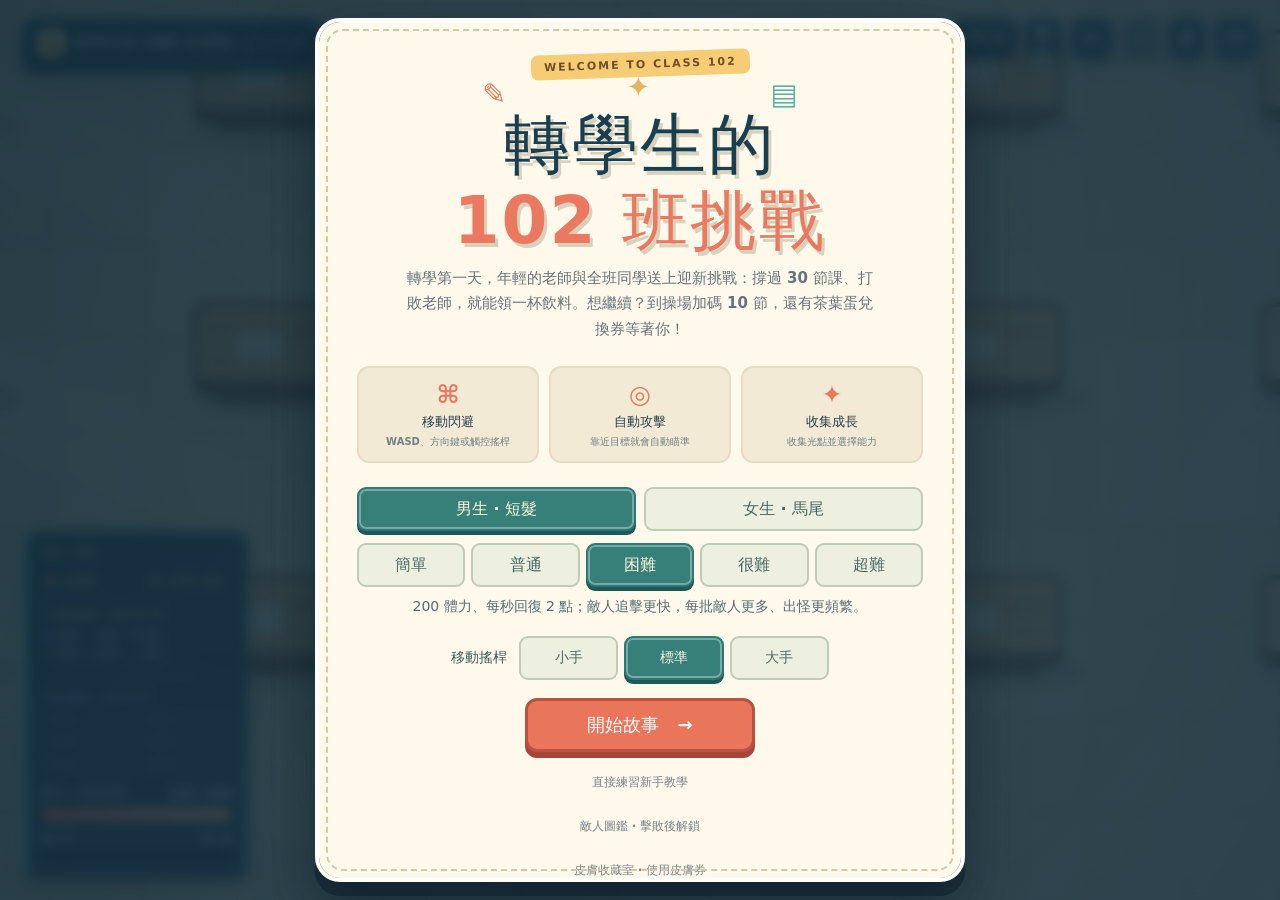
==== commit 4a521b73: "Add remaining classmate chats and polish gameplay" ====
--- a/play.html
+++ b/play.html
@@ -111,7 +111,11 @@
 @media (pointer: coarse) {
   .icon-btn, .speed-btn { min-width: 44px; min-height: 44px; }
   .secondary-btn, .text-btn, .chapter-dialogue button, .tutorial-panel button { min-height: 44px; }
-  .joystick { left: 50%; top: calc(50% + 12vh); bottom: auto; transform: translate(-50%, -50%); }
+  .joystick { left: max(16px, env(safe-area-inset-left)); top: auto; bottom: max(20px, env(safe-area-inset-bottom)); transform: none; }
+}
+@media (pointer: coarse) and (max-width: 520px) {
+  .joystick { max-width: 40vw; max-height: 40vw; }
+  .status-panel { width: min(38vw, 150px); }
 }
 @media (max-width: 650px) {
   .dialogue-story-canvas { max-height: 78px; }
@@ -166,15 +170,71 @@
 .skin-modal > p { line-height: 1.55; }
 .skin-modal .primary-btn:disabled { opacity: .55; cursor: default; box-shadow: none; }
 .skin-result, .end-skin-tickets { padding: 9px 12px; border-radius: 9px; background: #e8f2e2; color: #325b54; font-weight: 900; }
-.skin-list { display: grid; grid-template-columns: repeat(3, minmax(0, 1fr)); gap: 10px; margin: 15px 0; text-align: left; }
-.skin-entry { display: flex; align-items: center; gap: 9px; min-width: 0; padding: 7px; border: 2px solid #c0cec6; border-radius: 11px; background: #f0f2e9; }
-.skin-entry.owned { border-color: #7fb7a2; background: #e7f5e8; }
+.skin-odds { padding: 8px 10px; border-radius: 9px; background: #f0ead9; color: #63584e; font-size: 12px; }
+.skin-draw-stage { position: relative; display: grid; justify-items: center; gap: 3px; min-height: 173px; margin: 10px auto; padding: 8px; border: 3px solid #b7cfc2; border-radius: 16px; background: radial-gradient(circle, #fbfff1, #dcece5); overflow: hidden; }
+.skin-draw-stage canvas { width: 130px; height: 110px; }
+.skin-draw-stage strong { color: #294e52; font-size: 18px; }
+.skin-draw-stage small { color: #648278; font-weight: 900; }
+.skin-draw-orbit { position: absolute; margin-top: 34px; color: #efca73; font-size: 25px; pointer-events: none; }
+.skin-draw-stage.drawing { animation: skin-stage-pulse 1.4s ease-in-out both; }
+.skin-draw-stage.drawing .skin-draw-orbit { animation: skin-orbit 1.4s linear both; }
+.skin-draw-stage.drawing canvas { animation: skin-card-flip 1.4s ease-in-out both; }
+.skin-draw-stage.drawing strong, .skin-draw-stage.drawing small { visibility: hidden; }
+.skin-draw-stage.revealed { border-color: #8cbeb0; box-shadow: 0 0 18px #9fdac278; }
+.skin-draw-stage.revealed.rarity-epic { border-color: #ad90df; box-shadow: 0 0 24px #b592e099; }
+.skin-draw-stage.revealed.rarity-legendary { border-color: #e0b96b; box-shadow: 0 0 30px #f4d17bac; }
+.skin-draw-stage.revealed.rarity-mythic { border-color: #e790b7; box-shadow: 0 0 34px #eea4c7c4; }
+@keyframes skin-stage-pulse { 0%,100% { background: #e7f3e6; } 35%,72% { background: #e9dcf8; } }
+@keyframes skin-orbit { from { transform: rotate(0deg) scale(.8); } to { transform: rotate(720deg) scale(1.3); } }
+@keyframes skin-card-flip { 0%,45% { opacity: 0; transform: rotateY(90deg) scale(.45); } 70% { opacity: 1; transform: rotateY(360deg) scale(1.25); } 100% { opacity: 1; transform: rotateY(360deg) scale(1); } }
+.skin-tool-tabs { display: flex; gap: 6px; overflow-x: auto; padding: 7px 2px; scrollbar-width: thin; }
+.skin-tool-tab { flex: 0 0 auto; padding: 7px 10px; border: 2px solid #b6cbc3; border-radius: 9px; background: #f3f1e5; color: #325957; font-weight: 900; }
+.skin-tool-tab.selected { border-color: #448f83; background: #d6ede2; }
+.skin-list { display: grid; grid-template-columns: repeat(2, minmax(0, 1fr)); gap: 10px; margin: 10px 0 15px; text-align: left; }
+.skin-entry { display: flex; align-items: center; gap: 9px; min-width: 0; padding: 7px; border: 2px solid #c0cec6; border-radius: 11px; background: #f0f2e9; text-align: left; }
+.skin-entry.owned { background: #e7f5e8; cursor: pointer; }
+.skin-entry.locked { cursor: default; }
+.skin-entry.equipped { outline: 3px solid #6fb8a0; }
+.skin-entry.rarity-rare { border-color: #89c5e5; }
+.skin-entry.rarity-epic { border-color: #b99bdc; }
+.skin-entry.rarity-legendary { border-color: #e1bf76; }
+.skin-entry.rarity-mythic { border-color: #e9a6bf; }
 .skin-entry canvas { flex: 0 0 70px; width: 70px; height: 62px; }
 .skin-entry strong, .skin-entry small { display: block; }
 .skin-entry strong { color: #274d52; font-size: 13px; }
 .skin-entry small { color: #698079; font-size: 11px; }
-@media (max-width: 650px) { .skin-list { grid-template-columns: repeat(2, minmax(0, 1fr)); } }
-@media (max-width: 410px) { .skin-list { grid-template-columns: 1fr; } }
+.skin-entry .skin-rarity { color: #8b639b; font-weight: 900; }
+.skin-draw-actions { display: grid; grid-template-columns: repeat(2,minmax(0,1fr)); gap: 9px; }
+.skin-draw-actions button:disabled, .shop-card button:disabled { opacity: .55; cursor: default; }
+.skin-draw-results { display: grid; grid-template-columns: repeat(5,minmax(0,1fr)); gap: 6px; margin: 12px 0; }
+.skin-draw-results:empty { display: none; }
+.skin-draw-result { min-width: 0; padding: 5px; border: 2px solid #b9d1c6; border-radius: 9px; background: #f4f8ed; animation: skin-ten-reveal .45s ease-out both; }
+.skin-draw-result.rarity-rare { border-color: #8fc5e4; }.skin-draw-result.rarity-epic { border-color: #b99cdd; }.skin-draw-result.rarity-legendary { border-color: #e4bb63; }.skin-draw-result.rarity-mythic { border-color: #e99fc8; box-shadow: 0 0 12px #e99fc880; }
+.skin-draw-result canvas { display: block; width: min(100%,72px); height: 58px; margin: auto; }
+.skin-draw-result strong, .skin-draw-result small { display: block; overflow-wrap: anywhere; font-size: 11px; }
+.skin-draw-result small { color: #725c80; font-weight: 900; }
+@keyframes skin-ten-reveal { from { opacity: 0; transform: translateY(18px) rotateY(85deg) scale(.8); } to { opacity: 1; transform: translateY(0) rotateY(0) scale(1); } }
+.shop-modal { width: min(850px,96vw); max-height: 92dvh; overflow-y: auto; text-align: center; }
+.shop-modal #shop-clerk { display: block; width: 105px; height: 91px; margin: 2px auto -2px; border-radius: 50%; background: radial-gradient(circle,#f8eed8,#d9ebe0); }
+.shop-modal h3 { margin: 18px 0 9px; color: #315c55; text-align: left; }
+.shop-modal > p { line-height: 1.55; }
+.shop-grid { display: grid; grid-template-columns: repeat(3,minmax(0,1fr)); gap: 9px; text-align: left; }
+.shop-card { display: grid; justify-items: start; align-content: start; gap: 6px; min-width: 0; padding: 10px; border: 2px solid #c5d2bf; border-radius: 11px; background: #f3f5e9; }
+.shop-card canvas { width: 82px; height: 70px; justify-self: center; }
+.shop-card strong { color: #315951; font-size: 15px; }.shop-card small { color: #627b70; font-size: 12px; line-height: 1.4; }
+.shop-card button { width: 100%; margin-top: auto; padding: 7px; border: 0; border-radius: 8px; background: #4e9787; color: white; font-weight: 900; }
+.shop-card.rarity-epic { border-color: #b99cdd; }.shop-card.rarity-legendary { border-color: #e4bb63; }.shop-card.rarity-mythic { border-color: #e99fc8; }
+.shop-modal > #shop-close-btn { width: 100%; margin-top: 15px; }
+@media (max-width: 650px) { .skin-list { grid-template-columns: 1fr; } .skin-draw-stage { min-height: 160px; } }
+@media (max-width: 650px) { .skin-draw-results { grid-template-columns: repeat(2,minmax(0,1fr)); }.shop-grid { grid-template-columns: repeat(2,minmax(0,1fr)); }.skin-draw-actions { grid-template-columns: 1fr; } }
+@media (prefers-reduced-motion: reduce) { .skin-draw-stage.drawing, .skin-draw-stage.drawing .skin-draw-orbit, .skin-draw-stage.drawing canvas, .skin-draw-result { animation: none; } }
+.victory-message { margin: 12px 0; padding: 13px 16px; border: 2px solid #d6ae62; border-radius: 12px; background: linear-gradient(135deg,#fff7db,#e8f2df); box-shadow: 0 4px 0 #b9905b55; text-align: center; animation: story-heading-in .55s ease-out; }
+.victory-message[hidden] { display: none; }
+.victory-message strong { display: block; color: #805a31; font-size: 15px; }
+.victory-message p { margin: 7px 0; color: #315955; font-size: 18px; font-weight: 900; line-height: 1.55; }
+.victory-message span { display: block; color: #a46b3f; font-size: 19px; font-weight: 900; letter-spacing: 2px; }
+@media (max-width: 650px) { .victory-message { padding: 10px 12px; } .victory-message p { font-size: 16px; } }
+@media (prefers-reduced-motion: reduce) { .victory-message { animation: none; } }
 
 </style>
 </head>
@@ -272,6 +332,7 @@
         <button id="practice-btn" class="secondary-btn">直接練習新手教學</button>
         <button id="start-bestiary-btn" class="secondary-btn">敵人圖鑑 · 擊敗後解鎖</button>
         <button id="start-skins-btn" class="secondary-btn">皮膚收藏室 · 使用皮膚券</button>
+        <button id="start-shop-btn" class="secondary-btn">🏪 102 班福利社</button>
         <button id="quick-start-btn" class="secondary-btn">已熟悉操作，直接挑戰</button>
         <p class="microcopy">30 節領飲料 · 可加碼 10 節 · 每節 30 秒 · 支援倍速</p>
       </div>
@@ -322,6 +383,7 @@
         <div class="joystick-size-picker" role="group" aria-label="觸控搖桿大小"><span>移動搖桿</span><div><button id="pause-joystick-size-small" type="button" aria-pressed="false">小手</button><button id="pause-joystick-size-standard" type="button" class="selected" aria-pressed="true">標準</button><button id="pause-joystick-size-large" type="button" aria-pressed="false">大手</button></div></div>
         <button id="pause-bestiary-btn" class="secondary-btn">查看敵人圖鑑</button>
         <button id="pause-skins-btn" class="secondary-btn">皮膚收藏室 · 抽道具皮膚</button>
+        <button id="pause-shop-btn" class="secondary-btn">🏪 福利社 · 補給與皮膚</button>
         <button id="resume-btn" class="primary-btn">繼續遊戲 <span>→</span></button>
         <button id="pause-restart-btn" class="secondary-btn">重新開始</button>
         <button id="pause-menu-btn" class="secondary-btn">結束本局，回主選單</button>
@@ -335,6 +397,7 @@
         <p>老師把一杯飲料遞給你，同學們齊聲歡呼。你可以今天放學，或自己選擇到操場加碼 10 節；操場沒有課桌掩護，撐過第 40 節就能拿到茶葉蛋兌換券！</p>
         <div class="reward-prizes"><span>🥤 飲料：已獲得</span><span>🥚 茶葉蛋兌換券：再撐 10 節</span><span id="reward-skin-tickets">🎟️ 本局獲得 30 張皮膚券</span></div>
         <button id="reward-skins-btn" class="secondary-btn">到皮膚收藏室抽獎</button>
+        <button id="reward-shop-btn" class="secondary-btn">到福利社逛逛</button>
         <button id="claim-drink-btn" class="primary-btn">領飲料，今天放學 <span>→</span></button>
         <button id="accept-bonus-btn" class="secondary-btn">去操場加碼 10 節，挑戰茶葉蛋兌換券</button>
       </div>
@@ -355,12 +418,34 @@
       <div class="modal-card skin-modal">
         <div class="modal-kicker">CLASS 102 COLLECTION</div>
         <h2 id="skin-title">道具皮膚收藏室</h2>
-        <p id="skin-balance" role="status">皮膚券 0 張 · 已收藏 0 / 12</p>
-        <p>每次使用 1 張皮膚券，隨機抽到一款尚未擁有的皮膚；抽到後會自動套用在對應道具上，攻擊能力不變。</p>
-        <button id="skin-draw-btn" type="button" class="primary-btn">🎟️ 抽一款皮膚</button>
+        <p id="skin-balance" role="status">皮膚券 0 張 · 已收藏 0 / 60</p>
+        <p>每個道具各有 5 款皮膚。單抽花 1 張，十連抽花 10 張，且不會抽到重複皮膚；抽到後自動套用，也能切換收藏。皮膚會改變道具與攻擊特效，不影響傷害數值。皮膚收藏只在這次開啟遊戲期間有效，重新開啟會清空。</p>
+        <p class="skin-odds">抽取機率：普通 55% · 稀有 28% · 史詩 12% · 傳說 4% · 神話 1%。某稀有度抽齊後，機率會在其他尚有皮膚的稀有度中重新分配。</p>
+        <div id="skin-draw-stage" class="skin-draw-stage" aria-live="polite"><div class="skin-draw-orbit" aria-hidden="true">✦　✧　✦</div><canvas id="skin-reveal-canvas" width="130" height="110" aria-label="抽取結果預覽"></canvas><strong id="skin-reveal-title">等待抽取</strong><small id="skin-reveal-rarity">每張券抽一款新外觀</small></div>
+        <div class="skin-draw-actions"><button id="skin-draw-btn" type="button" class="primary-btn">🎟️ 抽一款皮膚</button><button id="skin-draw-ten-btn" type="button" class="secondary-btn">🎟️ 10 張十連抽</button></div>
+        <div id="skin-draw-results" class="skin-draw-results" aria-live="polite"></div>
         <p id="skin-result" class="skin-result" role="status">完成課節就能獲得皮膚券。</p>
+        <div id="skin-tool-tabs" class="skin-tool-tabs" role="tablist" aria-label="選擇道具查看皮膚"></div>
         <div id="skin-list" class="skin-list"></div>
         <button id="skin-close-btn" class="secondary-btn">返回遊戲</button>
+      </div>
+    </section>
+
+    <section id="shop-screen" class="overlay" aria-labelledby="shop-title">
+      <div class="modal-card shop-modal">
+        <div class="modal-kicker">102 班 · 課間福利社</div>
+        <canvas id="shop-clerk" width="150" height="130" aria-label="綁金色緞帶並拿著班級筆記的女班長"></canvas>
+        <h2 id="shop-title">班長的福利社 🏪</h2>
+        <p id="shop-balance" role="status">皮膚券 0 張</p>
+        <p>每完成一節課可拿到一張皮膚券。暫停時可買麵包、飯糰等補給，或直接選購道具皮膚。第 30 節的飲料與加碼獎勵仍要靠挑戰取得。直購皮膚重新開啟遊戲後也會清空。</p>
+        <p id="shop-message" class="skin-result" role="status">班長：歡迎光臨，慢慢挑！</p>
+        <h3>課間補給 · 僅在遊戲暫停時使用</h3>
+        <div id="shop-supplies" class="shop-grid"></div>
+        <h3>指定皮膚直購</h3>
+        <p class="skin-odds">普通 4 張 · 稀有 8 張 · 史詩 16 張 · 傳說 30 張 · 神話 55 張。購買後立即收藏並套用。</p>
+        <div id="shop-tool-tabs" class="skin-tool-tabs" role="tablist" aria-label="選擇要購買皮膚的道具"></div>
+        <div id="shop-skins" class="shop-grid"></div>
+        <button id="shop-close-btn" class="secondary-btn">返回</button>
       </div>
     </section>
 
@@ -369,6 +454,11 @@
         <div id="end-kicker" class="modal-kicker">GAME OVER</div>
         <h2 id="end-title">再試一次！</h2>
         <p id="end-description"></p>
+        <div id="victory-message" class="victory-message" role="note" hidden>
+          <strong>學號 151040 的同學</strong>
+          <p>「我們班號拿下所有比賽的冠軍，謝謝我們班的同學和老師。」</p>
+          <span>【感謝遊玩】</span>
+        </div>
         <div class="ending-art" aria-hidden="true"><canvas id="ending-canvas" width="900" height="300"></canvas></div>
         <p id="end-epilogue" class="end-epilogue"></p>
         <p id="end-skin-tickets" class="end-skin-tickets">🎟️ 本局獲得 0 張皮膚券</p>
@@ -376,6 +466,7 @@
         <div class="result-stats"><div><strong id="result-time">00:00</strong><span>課程進度</span></div><div><strong id="result-kills">0</strong><span>擊退敵人</span></div><div><strong id="result-level">1</strong><span>達到等級</span></div></div>
         <button id="restart-btn" class="primary-btn">再玩一局 <span>↻</span></button>
         <button id="end-skins-btn" class="secondary-btn">到皮膚收藏室抽獎</button>
+        <button id="end-shop-btn" class="secondary-btn">到福利社逛逛</button>
         <button id="end-menu-btn" class="secondary-btn">回主選單選擇難度</button>
       </div>
     </section>
@@ -414,55 +505,56 @@
   { title: "飲料，還有茶葉蛋", scene:3, text: "你握緊鉛筆：「既然是同學們的挑戰，那我就接下了！先闖過三十節打敗老師，領我的飲料；到時再決定要不要加碼十節！」" }
 ];
 const LESSON_CHATS = [
-  ["1 號同學","第一節：迎新開跑","嗨，新同學！老師說這是迎新活動，放心，我們的方塊裝備只會把你打得想喝飲料！"],
-  ["2 號同學","第二節：水壺出場","我的水壺裝的是白開水，不是祕密藥水！小心它會飛，還會灑出三顆水珠。"],
-  ["3 號同學","第三節：橡皮筋樂隊","我負責彈橡皮筋，你負責閃！要是我彈到黑板，老師又要叫我擦乾淨了。"],
-  ["4 號同學","第四節：紙球大作戰","衛生紙球是溼的，黏在地上也會讓你慢三秒。這招是我打掃時間想出來的！"],
-  ["5 號同學","第五節：走廊太小","威龍把噴射背包帶進教室了！他衝過來時快側身，我可不想再扶正桌子。"],
-  ["6 號同學","第六節：蜘蛛點名","比特的機械蜘蛛又沒寫作業，現在滿地亂跑。先找比特，牠們就不會一直來！"],
-  ["8 號同學","第七節：盾牌練習","深藍說他的盾牌正面無敵。可是他忘了教室有走道，你繞到旁邊就好啦！"],
-  ["9 號同學","第八節：小狗也參加","訓犬員把狗帶來迎新了！別被追著跑，沿著桌邊轉個彎，牠會先跟桌腳打招呼。"],
-  ["10 號同學","第九節：看得見嗎","戳眼那招太壞了，我已經跟他說要輕一點！被碰到會有三秒看不清半邊。"],
-  ["11 號同學","第十節：瓶蓋收藏展","瓶蓋收藏家要來展示藏品了！會反彈的瓶蓋很好看，前提是你別站在它的路上。"],
-  ["12 號同學","第十一節：音量測試","我的大聲公調到迎新音量！看到音波就躲到桌後面，眩暈一秒可不好玩。"],
-  ["13 號同學","第十二節：倒楣蛋飛行","有人把倒楣蛋當球踢過來了！這絕對不是體育課標準動作，快往旁邊閃。"],
-  ["14 號同學","第十三節：突然出現","我會瞬移到你旁邊出拳！別緊張，看到我現身就快轉身，當作在練反應。"],
-  ["15 號同學","第十四節：三球連發","三顆球排隊出發！我本來想拿來打躲避球，結果老師說今天是生存課。"],
-  ["16 號同學","第十五節：半場休息嗎","保健股長在幫大家回血。你也累了吧？可惜這場迎新活動還不能喊暫停！"],
-  ["班長","第十六節：班長報時","已經過半了！我把進度寫在黑板上。加油，我可是特地幫你預留了飲料吸管。"],
-  ["21 號同學","第十七節：粉筆光束","那道氣功光束連課桌都擋不住！我畫了預告線，快移開，別讓筆記變成烤紙。"],
-  ["22 號同學","第十八節：重踢警報","重踢手想把你送到牆邊。這種送貨方式太粗魯了，你從蓄力扇形溜出去！"],
-  ["23 號同學","第十九節：舞步練習","閃身拳手把昇龍拳當舞步了！先躲他側移的落點，再離開拳頭前面。"],
-  ["24 號同學","第二十節：雙人單車","兩個人把腳踏車騎進教室？一個衝撞、一個丟輪胎。我宣布他們要負責整理桌椅！"],
-  ["25 號同學","第二十一節：單車停車場","單車隊的表演結束了！別忘了撿經驗光點，老師的程式關卡還在後面等你。"],
-  ["26 號同學","第二十二節：課桌迷宮","你已經比我們熟悉走道了！桌子會擋住敵人的攻擊，拿它當掩護很聰明。"],
-  ["27 號同學","第二十三節：道具展示","你那六件工具越變越帥！我的鉛筆盒看完都想報名超級進化。"],
-  ["28 號同學","第二十四節：加油團上線","別看大家穿著方塊裝備，我們都在替你加油。只是鼓掌的手還在發射攻擊。"],
-  ["29 號同學","第二十五節：飲料倒數","再五節就有飲料！老師問要不要加冰，我說等你打贏再決定。"],
-  ["30 號同學","第二十六節：轉學生之名","你都快成 102 班的傳說了！明天的座位表，我想坐在你旁邊學走位。"],
-  ["31 號同學","第二十七節：老師備課中","我剛偷看老師的螢幕，滿滿都是 RUN 和括號。看到程式碼的方向線就快躲！"],
-  ["32 號同學","第二十八節：最後兩節","大家把獎品放在講桌上了。老師說她會親自上場，我已經替你把吸管插好了！"],
-  ["33 號同學","第二十九節：全班倒數","三、二、一……等等，還有一節！老師準備用程式碼射擊，衝刺後也會放錯誤碼。"],
-  ["老師","第三十節：程式老師登場","同學們聊得很開心吧？現在換我測試你的走位！避開程式碼，飲料就是你的。"]
+  ["突刺方塊人","第一節：迎新突刺","新同學你好！看到我蓄力就往旁邊閃；要是真打中，我的同伴說不定會整班跑來加油！"],
+  ["水壺方塊人","第二節：水壺出場","我的水壺裝的是白開水！我會丟出去，也會揮一下灑出三顆水珠，記得走位喔。"],
+  ["橡皮筋方塊人","第三節：橡皮筋樂隊","我負責彈橡皮筋，你負責閃；要是我彈到黑板，老師又要叫我擦乾淨。"],
+  ["溼衛生紙方塊人","第四節：紙球大作戰","衛生紙球是溼的！沒丟中也會黏在地上，踩到可會慢三秒。"],
+  ["威龍","第五節：威龍衝刺","今天代號威龍！噴射背包要開啦，快閃開我的衝刺路線，爆炸物也要小心。"],
+  ["比特","第六節：比特點名","比特到！我的機械蜘蛛還沒寫作業，現在滿地亂跑；先來抓我試試看！"],
+  ["深藍","第七節：深藍盾牌","深藍舉盾！正面攻擊我可不怕，不過教室走道那麼多，你也許繞得到側邊。"],
+  ["訓犬員","第八節：小狗也參加","狗狗也想玩迎新！牠們追人很快，沿桌邊轉彎比較安全。"],
+  ["戳眼方塊人","第九節：看得見嗎","我來了！這招會讓你半邊視野暗三秒；放心，是老師程式做的視覺效果啦。"],
+  ["牧羊人","第十節：牧羊人陷阱","地上的圈圈是陷阱提示！瓶蓋收藏家也來了，今天走道特別熱鬧。"],
+  ["大聲公方塊人","第十一節：音量測試","我的大聲公調到迎新音量！看到音波就躲到桌後面，眩暈一秒可不好玩。"],
+  ["飛踢方塊人","第十二節：倒楣蛋飛行","我要把倒楣蛋踢過來當遠程攻擊；這絕對不是體育課標準動作，快往旁邊閃。"],
+  ["瞬移拳手","第十三節：突然出現","我會突然到你旁邊出拳，看到落點再閃還來得及。"],
+  ["三球召喚者","第十四節：三球連發","三顆球排隊出發！原本想玩躲避球，結果老師說今天是生存課。"],
+  ["保健股長","第十五節：保健股長","我來幫同學回血！你要先打我嗎？記得照顧自己的體力。"],
+  ["班長","第十六節：班長助威","今天輪到我替大家助威，附近同學會跑得更快、打得更勤。你也要加油！"],
+  ["氣功方塊人","第十七節：氣功光束","我的氣功光束連課桌都擋不住！我先畫好預告線，你看見就快往旁邊移。"],
+  ["重踢方塊人","第十八節：重踢警報","這一腳會把你送到牆邊；我蓄力時，趕快離開正前方。"],
+  ["閃身拳手","第十九節：閃身舞步","先看我側移，再躲昇龍拳。這是我新練的舞步，腳步別跟丟了！"],
+  ["飛踢重擊手","第二十節：飛踢重擊","我會飛踢，也會重擊；今天雙人單車隊也要上場，教室真的快變體育場。"],
+  ["值日生","第二十一節：輪到後援班底","單車隊退場，我把走道整理好了！後面還有我們這群同學陪你聊，別忘了撿經驗光點。"],
+  ["窗邊同學","第二十二節：窗邊的戰況","我從窗邊看得最清楚：水壺又飛來了！遇到課桌就繞過去，別把自己卡在角落。"],
+  ["圖書角同學","第二十三節：圖書角的祕訣","我把你的工具升級都記在筆記上了。先瞄準會幫大家回血的同學，走道才不會越來越擠！"],
+  ["黑板報同學","第二十四節：黑板報更新","今日頭條：轉學生撐到第二十四節！班長正在助威，黑板報要替你留一個大大的版面。"],
+  ["節拍同學","第二十五節：跟上節奏","還有五節就能拿飲料！聽我打節拍：突刺蓄力、側邊閃開、再往前走！"],
+  ["美術股長","第二十六節：迎新海報","我把你的躲避路線畫成海報了！大聲公聲波來時，往課桌後面一躲，畫面特別帥。"],
+  ["園藝股長","第二十七節：老師備課中","我在窗台照顧小盆栽，剛看見老師螢幕全是程式碼。等她上場，先看預告線再閃。"],
+  ["自然股長","第二十八節：最後的觀察","我的觀察紀錄寫著：你越打越熟練。老師準備親自上場，記得留一條能側移的路。"],
+  ["攝影股長","第二十九節：倒數合照","我替全班準備好合照了！下一節只要撐住老師那關，飲料和迎新紀念照一起給你。"],
+  ["點心股長與文具股長","第三十節：全班替你加油","點心股長：飲料已經冰好了！文具股長：鉛筆也幫你削好了！老師的程式戰開始，我們在旁邊替你加油！"]
 ];
+const LATE_CLASSMATE_NUMBERS={值日生:[1],窗邊同學:[17],圖書角同學:[18],黑板報同學:[19],節拍同學:[20],美術股長:[21],園藝股長:[24],自然股長:[27],攝影股長:[28],點心股長與文具股長:[29,32]};
 const STORY_BEATS = LESSON_CHATS.map(([speaker,title,text],index)=>({id:`lesson-${index+1}`,lesson:index+1,speaker,title,text,emotion:index===29?'determined':index===15?'happy':undefined})).concat([
-  {id:"lesson-31",lesson:31,speaker:"7 號同學",title:"我是在跟你說話",emotion:'happy',text:"嗨，螢幕前的你！我是 7 號。剛剛是你按下加碼的吧？我現在直接跟操作遊戲的你聊天，不是跟畫面裡的轉學生說喔。"},
-  {id:"lesson-32",lesson:32,speaker:"7 號同學",title:"你的手指很忙",text:"你握搖桿的那隻手還好嗎？操場沒有課桌，記得用另一隻手按暫停或倍速。對，我看得到你在操作！"},
-  {id:"lesson-33",lesson:33,speaker:"7 號同學",title:"螢幕外的戰術",emotion:'determined',text:"我有個只告訴玩家的祕訣：別只盯著角色，先看敵人蓄力的方向。你看到預告線，就有時間把手指往旁邊滑。"},
-  {id:"lesson-34",lesson:34,speaker:"7 號同學",title:"下一節小心嘉豪",emotion:'nervous',text:"喂，螢幕前的你，下一節嘉豪要上場！看他射門前的球路，還有衝刺預告。你可別為了聽我說話忘了閃。"},
-  {id:"lesson-35",lesson:35,speaker:"7 號同學",title:"嘉豪登場",emotion:'surprised',text:"嘉豪拿著足球來了！我知道你正在看這行字，但手先別停；看準他蓄力後的方向，往側邊閃就好。"},
-  {id:"lesson-36",lesson:36,speaker:"7 號同學",title:"鏡頭前的喘口氣",emotion:'relieved',text:"剛才那關夠熱鬧吧？螢幕前的你也可以喘口氣。遊戲裡的體力會慢慢回復，你的手可要自己休息喔。"},
-  {id:"lesson-37",lesson:37,speaker:"7 號同學",title:"玩家的視野",text:"從螢幕看過去，跑道邊的敵人會先冒出來。你能同時看整個畫面，這可是畫面裡的轉學生沒有的優勢！"},
-  {id:"lesson-38",lesson:38,speaker:"7 號同學",title:"工具交給你決定",emotion:'happy',text:"你選的六件工具打得很有節奏！升級時慢慢看效果；這裡會暫停，我可以等你選好再繼續說。"},
-  {id:"lesson-39",lesson:39,speaker:"7 號同學",title:"小黃狗要來了",emotion:'nervous',text:"螢幕前的你，再一節就到小黃狗！牠會撲過來，還會汪汪叫出一圈聲波。先留一條能閃的路。"},
-  {id:"lesson-40",lesson:40,speaker:"7 號同學",title:"最後一節交給你",emotion:'determined',text:"最後一節開始！我不跟轉學生喊話，這句是給你的：看小黃狗的預告、躲開撲擊，打贏後茶葉蛋兌換券就是你的！"}
+  {id:"lesson-31",lesson:31,speaker:"瓶蓋收藏家",title:"我是在跟你說話",emotion:'happy',text:"嗨，螢幕前的你！還記得我丟的瓶蓋嗎？剛剛是你按下加碼的吧？我現在直接跟操作遊戲的你聊天，不是跟畫面裡的轉學生說喔。"},
+  {id:"lesson-32",lesson:32,speaker:"瓶蓋收藏家",title:"你的手指很忙",text:"你握搖桿的那隻手還好嗎？操場沒有課桌，記得用另一隻手按暫停或倍速。對，我看得到你在操作！"},
+  {id:"lesson-33",lesson:33,speaker:"瓶蓋收藏家",title:"螢幕外的戰術",emotion:'determined',text:"我有個只告訴玩家的祕訣：別只盯著角色，先看敵人蓄力的方向。你看到預告線，就有時間把手指往旁邊滑。"},
+  {id:"lesson-34",lesson:34,speaker:"瓶蓋收藏家",title:"下一節小心嘉豪",emotion:'nervous',text:"喂，螢幕前的你，下一節嘉豪要上場！看他射門前的球路，還有衝刺預告。你可別為了聽我說話忘了閃。"},
+  {id:"lesson-35",lesson:35,speaker:"瓶蓋收藏家",title:"嘉豪登場",emotion:'surprised',text:"嘉豪拿著足球來了！我知道你正在看這行字，但手先別停；看準他蓄力後的方向，往側邊閃就好。"},
+  {id:"lesson-36",lesson:36,speaker:"瓶蓋收藏家",title:"鏡頭前的喘口氣",emotion:'relieved',text:"剛才那關夠熱鬧吧？螢幕前的你也可以喘口氣。遊戲裡的體力會慢慢回復，你的手可要自己休息喔。"},
+  {id:"lesson-37",lesson:37,speaker:"瓶蓋收藏家",title:"玩家的視野",text:"從螢幕看過去，跑道邊的敵人會先冒出來。你能同時看整個畫面，這可是畫面裡的轉學生沒有的優勢！"},
+  {id:"lesson-38",lesson:38,speaker:"瓶蓋收藏家",title:"工具交給你決定",emotion:'happy',text:"你選的六件工具打得很有節奏！升級時慢慢看效果；這裡會暫停，我可以等你選好再繼續說。"},
+  {id:"lesson-39",lesson:39,speaker:"瓶蓋收藏家",title:"小黃狗要來了",emotion:'nervous',text:"螢幕前的你，再一節就到小黃狗！牠會撲過來，還會汪汪叫出一圈聲波。先留一條能閃的路。"},
+  {id:"lesson-40",lesson:40,speaker:"瓶蓋收藏家",title:"最後一節交給你",emotion:'determined',text:"最後一節開始！我不跟轉學生喊話，這句是給你的：看小黃狗的預告、躲開撲擊，打贏後茶葉蛋兌換券就是你的！"}
 ].map(beat=>({...beat,audience:'real-player'})));
 const BOSS_DIALOGUE = {
   mini1:{arrival:{speaker:"瓶蓋收藏家",title:"第一道關卡",text:"我收集的瓶蓋都派上用場了！新同學，躲得開這一輪才算過關！"},defeat:{speaker:"班長",title:"第一關通過",text:"瓶蓋散開了，時鐘又開始走了！你通過第一關，還有兩道關卡。"}},
   mini2:{arrival:{speaker:"雙人單車隊",title:"第二道關卡",text:"一人封住走道，一人用輪胎攔截。轉學生，這間教室可沒那麼容易通過！"},defeat:{speaker:"轉學生",title:"兩人都倒下了",text:"一個衝撞、一個丟輪胎……現在終於都停下了。班長，把最後一頁給我。下一關是老師吧？"}},
   final:{arrival:{speaker:"老師",title:"最終關卡：程式老師",emotion:'determined',text:"同學們的迎新戰打得不錯！接下來換我。看好黑板上的程式碼，能躲開我的指令，飲料才算贏到手。"},defeat:{speaker:"老師",title:"程式執行完畢",emotion:'relieved',text:"你把我的程式招式都破解了！最後一關通過。撐完第三十節剩下的時間，我就把飲料交給你。"}},
-  jiahao:{arrival:{speaker:"嘉豪",title:"操場第 35 節 · 嘉豪",emotion:'determined',text:"操場借我一圈！看好我的射門路線，再來躲跑道衝刺！"},defeat:{speaker:"7 號同學",audience:'real-player',title:"嘉豪停下來了",emotion:'relieved',text:"螢幕前的你，剛才的側移真漂亮！嘉豪的足球停了，操場加碼賽還有五節。"}},
-  yellowdog:{arrival:{speaker:"7 號同學",audience:'real-player',title:"操場第 40 節 · 小黃狗",emotion:'surprised',text:"螢幕前的你，小黃狗跑進球場了！牠會先吠出聲波，再朝預告方向撲過來。這是最後一關！"},defeat:{speaker:"7 號同學",audience:'real-player',title:"小黃狗跑去喝水了",emotion:'happy',text:"你成功讓小黃狗停下來了！撐完最後這節，我就把茶葉蛋兌換券交給你。"}}
+  jiahao:{arrival:{speaker:"嘉豪",title:"操場第 35 節 · 嘉豪",emotion:'determined',text:"操場借我一圈！看好我的射門路線，再來躲跑道衝刺！"},defeat:{speaker:"瓶蓋收藏家",audience:'real-player',title:"嘉豪停下來了",emotion:'relieved',text:"螢幕前的你，剛才的側移真漂亮！嘉豪的足球停了，操場加碼賽還有五節。"}},
+  yellowdog:{arrival:{speaker:"瓶蓋收藏家",audience:'real-player',title:"操場第 40 節 · 小黃狗",emotion:'surprised',text:"螢幕前的你，小黃狗跑進球場了！牠會先吠出聲波，再朝預告方向撲過來。這是最後一關！"},defeat:{speaker:"瓶蓋收藏家",audience:'real-player',title:"小黃狗跑去喝水了",emotion:'happy',text:"你成功讓小黃狗停下來了！撐完最後這節，我就把茶葉蛋兌換券交給你。"}}
 };
 const BOSS_VICTORY_STORIES = {
   mini1:[
@@ -483,16 +575,19 @@
   jiahao:[
     BOSS_DIALOGUE.jiahao.defeat,
     {speaker:'嘉豪',title:'球場握手',emotion:'happy',text:'你閃得很準！我先到場邊休息，下一次再比射門。'},
-    {speaker:'7 號同學',audience:'real-player',title:'玩家繼續上場',emotion:'determined',text:'你選的加碼還沒結束喔。看好操場四周，最後一關會更熱鬧！'}
+    {speaker:'瓶蓋收藏家',audience:'real-player',title:'玩家繼續上場',emotion:'determined',text:'你選的加碼還沒結束喔。看好操場四周，最後一關會更熱鬧！'}
   ],
   yellowdog:[
     BOSS_DIALOGUE.yellowdog.defeat,
-    {speaker:'7 號同學',audience:'real-player',title:'最後的倒數',emotion:'relieved',text:'牠只是玩得太開心啦。螢幕前的你，繼續撐到鐘響，獎品就在終點！'},
-    {speaker:'7 號同學',audience:'real-player',title:'茶葉蛋券預備',emotion:'happy',text:'我已經把兌換券準備好了。你親手完成這場操場挑戰，我會替你鼓掌！'}
+    {speaker:'瓶蓋收藏家',audience:'real-player',title:'最後的倒數',emotion:'relieved',text:'牠只是玩得太開心啦。螢幕前的你，繼續撐到鐘響，獎品就在終點！'},
+    {speaker:'瓶蓋收藏家',audience:'real-player',title:'茶葉蛋券預備',emotion:'happy',text:'我已經把兌換券準備好了。你親手完成這場操場挑戰，我會替你鼓掌！'}
   ]
 };
+const ENEMY_CLASSMATES={basic:11,water:25,rubber:26,tissue:2,weilong:8,bit:9,deepblue:12,handler:22,eye:10,shepherd:16,megaphone:30,kicker:23,boxer:6,striker:5,medic:13,commander:34,beam:3,heavykick:4,stepboxer:31,flyfighter:33};
+const BOSS_CLASSMATES={mini1:7,mini2:[15,14]};
+const ENEMY_LABELS={basic:'突刺方塊人',water:'水壺方塊人',rubber:'橡皮筋方塊人',tissue:'溼衛生紙方塊人',weilong:'威龍',bit:'比特',deepblue:'深藍',handler:'訓犬員',eye:'戳眼方塊人',shepherd:'牧羊人',megaphone:'大聲公方塊人',kicker:'飛踢方塊人',boxer:'瞬移拳手',striker:'三球召喚者',medic:'保健股長',commander:'班長',beam:'氣功方塊人',heavykick:'重踢方塊人',stepboxer:'閃身拳手',flyfighter:'飛踢重擊手'};
 const BESTIARY = [
-  {kind:'basic',name:'敵人 1 · 方塊人',move:'突刺；命中時有 1% 機率召喚 100 隻方塊人。',tip:'看到蓄力就向側面移動。'},
+  {kind:'basic',name:'敵人 1 · 突刺方塊人',move:'突刺；命中時有 1% 機率召喚 100 隻方塊人。',tip:'看到蓄力就向側面移動。'},
   {kind:'water',name:'敵人 2 · 水壺方塊人',move:'投擲水壺，或揮擊並射出 3 顆水珠。',tip:'利用課桌掩護，注意近距離的扇形水珠。'},
   {kind:'rubber',name:'敵人 3 · 橡皮筋方塊人',move:'用橡皮筋遠距射擊。',tip:'保持移動，別停在射線上。'},
   {kind:'tissue',name:'敵人 4 · 溼衛生紙方塊人',move:'投出溼衛生紙球，命中或踩到殘留物會減速 3 秒。',tip:'避開地上的溼球。'},
@@ -507,7 +602,7 @@
   {kind:'boxer',name:'敵人 13 · 瞬移拳手',move:'瞬移到玩家旁邊，再出拳。',tip:'離開落點與拳擊扇形。'},
   {kind:'striker',name:'敵人 14 · 三球召喚者',move:'召喚 3 顆球一同射擊。',tip:'看方向線後側移。'},
   {kind:'medic',name:'敵人 15 · 保健股長',move:'定期治療周圍敵人。',tip:'優先擊倒，防止敵群回血。'},
-  {kind:'commander',name:'敵人 16 · 助威方塊人',move:'強化附近敵人的速度、攻速與傷害。',tip:'先處理助威者。'},
+  {kind:'commander',name:'敵人 16 · 班長',move:'強化附近敵人的速度、攻速與傷害。',tip:'先處理班長，解除敵群強化。'},
   {kind:'beam',name:'敵人 17 · 氣功方塊人',move:'蓄力發射能穿透課桌的光束。',tip:'沿射線側移，課桌不能擋光束。'},
   {kind:'heavykick',name:'敵人 18 · 重踢方塊人',move:'踢飛玩家直到撞上教室邊界。',tip:'離開蓄力扇形。'},
   {kind:'stepboxer',name:'敵人 19 · 閃身拳手',move:'蓄力 0.55 秒側向閃身，接著蓄力 0.48 秒使出昇龍拳。',tip:'先避開閃身落點，再離開昇龍拳扇形。',art:'[data-uri]'},
@@ -518,6 +613,11 @@
   {kind:'jiahao',name:'操場 Boss · 嘉豪',move:'足球扇形射門與跑道直線衝刺，半血後射門增加。',tip:'看準射門與衝刺預告，向側面移動。'},
   {kind:'yellowdog',name:'操場 Boss · 小黃狗',move:'先蓄力吠出環形聲波，再直線撲擊；半血後聲波變密。',tip:'穿過聲波間隙，側移避開撲擊路線。'}
 ];
+const LESSON_ENEMY_KINDS=Object.fromEntries([
+  ...BESTIARY.slice(0,20).map((entry,index)=>[index+1,entry.kind]),
+  [21,'water'],[22,'rubber'],[23,'medic'],[24,'commander'],[25,'basic'],
+  [26,'megaphone'],[27,'stepboxer'],[28,'kicker'],[29,'flyfighter']
+]);
 // The diagrams use the same classroom silhouettes and attack language as the game.
 // Enemy 19 and 20 keep their dedicated SVG illustrations.
 const MOVE_ART_SCENES = {
@@ -595,15 +695,17 @@
 
 const $ = id => document.getElementById(id);
 const canvas = $("game");
-const ctx = canvas.getContext("2d");
-const screens = ["start-screen", "story-screen", "tutorial-done-screen", "upgrade-screen", "pause-screen", "reward-screen", "bestiary-screen", "skin-screen", "end-screen"];
+let ctx = canvas.getContext("2d");
+const screens = ["start-screen", "story-screen", "tutorial-done-screen", "upgrade-screen", "pause-screen", "reward-screen", "bestiary-screen", "skin-screen", "shop-screen", "end-screen"];
 const keys = new Set();
 const pointer = { active: false, id: null, x: 0, y: 0 };
 const MAP = { w: 1800, h: 1200 };
 const SUPPORT_RADIUS=280;
 const CLASSROOM_DESKS=Array.from({length:15},(_,i)=>({x:290+i%5*300,y:415+Math.floor(i/5)*230,left:225+i%5*300,top:384+Math.floor(i/5)*230,right:355+i%5*300,bottom:460+Math.floor(i/5)*230}));
 const SOLID_TABLES=[...CLASSROOM_DESKS,{left:800,top:250,right:1000,bottom:337}];
+const NO_TABLES=[];
 const navigationFields=new Map();
+let navigationTick=0;
 const CORE_LESSONS = 30;
 const BONUS_LESSONS = 10;
 const TOTAL_LESSONS = CORE_LESSONS + BONUS_LESSONS;
@@ -639,7 +741,7 @@
   {id:"reading", toolId:"book", name:"閱讀專注", icon:"▤", description:"課本重拍傷害增加 10%", passive:"受傷後無敵時間 +0.1 秒", bonus:{damage:1.1}},
   {id:"rhythm", toolId:"bell", name:"音樂節奏", icon:"♬", description:"校鈴攻擊間隔縮短 10%", passive:"鉛筆攻擊間隔縮短 10%", bonus:{cooldown:.9}}
 );
-const TOOL_SKINS=[
+const LEGACY_TOOL_SKINS=[
   {toolId:'blueberry',name:'星雲莓果',hue:115,color:'#a0b8ff'},
   {toolId:'pistol',name:'極光手槍',hue:80,color:'#9df8e9'},
   {toolId:'firecracker',name:'彩虹甩炮',hue:205,color:'#d3a1ff'},
@@ -653,7 +755,27 @@
   {toolId:'book',name:'祕密日記',hue:195,color:'#d2b7ff'},
   {toolId:'bell',name:'星光校鈴',hue:130,color:'#9aebf6'}
 ];
-const TOOL_SKIN_BY_ID=Object.fromEntries(TOOL_SKINS.map(skin=>[skin.toolId,skin]));
+const SKIN_RARITIES=[
+  {id:'common',label:'普通',weight:55,prefix:'校園',hueShift:-35,color:'#c5e8d4',glow:3},
+  {id:'rare',label:'稀有',weight:28,prefix:'',hueShift:0,color:'#84cafa',glow:7},
+  {id:'epic',label:'史詩',weight:12,prefix:'霓虹',hueShift:75,color:'#c6a8ff',glow:11},
+  {id:'legendary',label:'傳說',weight:4,prefix:'流光',hueShift:160,color:'#ffe294',glow:16},
+  {id:'mythic',label:'神話',weight:1,prefix:'宇宙',hueShift:235,color:'#ffafcd',glow:22}
+];
+const TOOL_SKINS=LEGACY_TOOL_SKINS.flatMap(base=>SKIN_RARITIES.map((rarity,index)=>({
+  id:`${base.toolId}:${rarity.id}`,toolId:base.toolId,
+  name:rarity.id==='rare'?base.name:`${rarity.prefix}${CONTENT.weapons.find(tool=>tool.id===base.toolId).name}`,
+  rarity:rarity.id,rarityLabel:rarity.label,rarityIndex:index,
+  hue:(base.hue+rarity.hueShift+360)%360,
+  color:rarity.id==='rare'?base.color:rarity.color,glow:rarity.glow
+})));
+const TOOL_SKIN_BY_ID=Object.fromEntries(TOOL_SKINS.map(skin=>[skin.id,skin]));
+const SKIN_SHOP_PRICES={common:4,rare:8,epic:16,legendary:30,mythic:55};
+const SHOP_SUPPLIES=[
+  {id:'bread',name:'小麵包',icon:'🥐',price:2,description:'立刻回復 35 點體力；體力已滿時不能購買。'},
+  {id:'riceball',name:'飯糰',icon:'🍙',price:4,description:'本局生命上限 +8，並回復 8 點；每局最多 3 個。'},
+  {id:'notes',name:'班長筆記',icon:'📒',price:3,description:'獲得 20 點經驗；恢復遊戲後可觸發升級。'}
+];
 const SUPER_TOOLS = {
   blueberry: {name: "星耀西瓜雨", damage: 62, count: 5, cooldown: 1.2, splashRadius: 92, knockback: 110, upgrade: "五顆西瓜齊砸，震波與擊退大幅增強"},
   pistol: {name: "星耀加特林", damage: 45, cooldown: .16, range: 850, speed: 1200, upgrade: "高速自動單發，傷害與射程提升"},
@@ -834,7 +956,7 @@
 let tutorialWaypoint = null;
 let tutorialSpeedTime = 0;
 const TUTORIAL_STEPS = [
-  {title:"先熟悉移動",text:"用 WASD、方向鍵或畫面中央偏下的搖桿移動。搖桿大小可在主選單或暫停時調整。教學有體力保護，放心練習。",goal:"移動一小段距離，熟悉轉向。"},
+  {title:"先熟悉移動",text:"用 WASD、方向鍵或畫面左下角的搖桿移動。搖桿大小可在主選單或暫停時調整。教學有體力保護，放心練習。",goal:"移動一小段距離，熟悉轉向。"},
   {title:"鉛筆會自動揮砍",text:"鉛筆是開局武器，不占道具欄。靠近標記的練習方塊人，角色會自動攻擊。",goal:"靠近並用鉛筆擊敗練習目標。"},
   {title:"收集經驗升級",text:"走近綠色經驗光點會自動吸取。下方經驗條填滿，就能升級並三選一。",goal:"走向標記，收集這份經驗。"},
   {title:"第一次三選一",text:"讀一讀卡片的攻擊與升級效果。點選卡片或按 1、2、3；選擇時戰鬥暫停。",goal:"從藍莓、手槍、甩炮中選一種。"},
@@ -862,11 +984,22 @@
 let spawnedBosses = new Set();
 let defeatedBosses = new Set();
 let gameTime = 0;
+let introducedLessonEnemies=new Set();
 let skinTickets=(()=>{try{const saved=Number(window.localStorage?.getItem('classroom-survivor-skin-tickets'));return Number.isSafeInteger(saved)&&saved>=0?saved:0;}catch(_){return 0;}})();
 let runSkinTickets=0;
 let rewardedLessons=new Set();
-let ownedSkins=(()=>{try{const saved=JSON.parse(window.localStorage?.getItem('classroom-survivor-tool-skins')||'[]');return new Set(Array.isArray(saved)?saved.filter(id=>TOOL_SKIN_BY_ID[id]):[]);}catch(_){return new Set();}})();
+let ownedSkins=new Set();
+let equippedSkins={};
+try{
+  window.localStorage?.removeItem?.('classroom-survivor-tool-skins');
+  window.localStorage?.removeItem?.('classroom-survivor-equipped-skins');
+}catch(_){}
+let selectedSkinTool=CONTENT.weapons[0].id;
+let skinDrawing=false;
+let skinAnimationTimer=null;
 let skinsReturnMode='menu';
+let shopReturnMode='menu';
+let shopPurchases={riceball:0};
 let bonusAccepted = false;
 let drinkEarned = false;
 let bestiaryReturnMode = 'menu';
@@ -888,7 +1021,8 @@
 
 function clamp(value, min, max) { return Math.max(min, Math.min(max, value)); }
 function distance(a, b) { return Math.hypot(a.x - b.x, a.y - b.y); }
-function activeSolidTables() { return bonusAccepted?[]:SOLID_TABLES; }
+function withinReach(a,b,radius) {const dx=a.x-b.x,dy=a.y-b.y;return dx*dx+dy*dy<radius*radius;}
+function activeSolidTables() { return bonusAccepted?NO_TABLES:SOLID_TABLES; }
 function clearOfTables(point,r=0) {
   return !activeSolidTables().some(t=>point.x>t.left-r&&point.x<t.right+r&&point.y>t.top-r&&point.y<t.bottom+r);
 }
@@ -905,15 +1039,24 @@
 }
 function tableHit(from,to,r=0) {
   let first=null;
+  const dx=to.x-from.x,dy=to.y-from.y;
   for(const table of activeSolidTables()) {
     let enter=0,leave=1,nx=0,ny=0,valid=true;
-    for(const [axis,low,high] of [['x',table.left-r,table.right+r],['y',table.top-r,table.bottom+r]]) {
-      const delta=to[axis]-from[axis];
-      if(Math.abs(delta)<1e-9){if(from[axis]<=low||from[axis]>=high){valid=false;break;}continue;}
-      const a=(low-from[axis])/delta,b=(high-from[axis])/delta,near=Math.min(a,b),far=Math.max(a,b);
-      if(near>=enter){enter=near;nx=axis==='x'?-Math.sign(delta):0;ny=axis==='y'?-Math.sign(delta):0;}
+    const left=table.left-r,right=table.right+r,top=table.top-r,bottom=table.bottom+r;
+    if(Math.abs(dx)<1e-9){if(from.x<=left||from.x>=right)valid=false;}
+    else {
+      const a=(left-from.x)/dx,b=(right-from.x)/dx,near=Math.min(a,b),far=Math.max(a,b);
+      if(near>=enter){enter=near;nx=-Math.sign(dx);ny=0;}
       leave=Math.min(leave,far);
-      if(enter>leave){valid=false;break;}
+      if(enter>leave)valid=false;
+    }
+    if(!valid)continue;
+    if(Math.abs(dy)<1e-9){if(from.y<=top||from.y>=bottom)valid=false;}
+    else {
+      const a=(top-from.y)/dy,b=(bottom-from.y)/dy,near=Math.min(a,b),far=Math.max(a,b);
+      if(near>=enter){enter=near;nx=0;ny=-Math.sign(dy);}
+      leave=Math.min(leave,far);
+      if(enter>leave)valid=false;
     }
     if(valid&&leave>0&&enter>=0&&enter<=1&&(!first||enter<first.t))first={t:enter,nx,ny};
   }
@@ -921,15 +1064,18 @@
 }
 function navigationPoint(enemy) {
   const r=enemy.r+2,cols=45,rows=30,step=40;
+  const playerCell=Math.floor(player.y/step)*cols+Math.floor(player.x/step);
+  const enemyCell=Math.floor(enemy.y/step)*cols+Math.floor(enemy.x/step);
+  const cached=enemy.routeCache;
+  if(cached&&cached.playerCell===playerCell&&cached.enemyCell===enemyCell&&navigationTick-cached.tick<6)return cached.waypoint;
   let field=navigationFields.get(r);
   if(!field) {
     const nodes=Array.from({length:cols*rows},(_,i)=>({x:(i%cols+.5)*step,y:(Math.floor(i/cols)+.5)*step}));
     field={nodes,open:nodes.map(p=>p.x>=40&&p.x<=MAP.w-40&&p.y>=85&&p.y<=MAP.h-40&&clearOfTables(p,r)),target:-1};navigationFields.set(r,field);
   }
   let target=-1,best=Infinity;
-  const cellX=Math.floor(player.x/step),cellY=Math.floor(player.y/step),key=cellY*cols+cellX;
-  if(field.playerCell!==key) {
-    field.playerCell=key;
+  if(field.playerCell!==playerCell) {
+    field.playerCell=playerCell;
     for(let i=0;i<field.nodes.length;i++)if(field.open[i]){const d=distance(player,field.nodes[i]);if(d<best){best=d;target=i;}}
     field.target=target;field.cost=new Int32Array(cols*rows).fill(-1);
     const queue=[target];if(target>=0)field.cost[target]=0;
@@ -950,6 +1096,7 @@
     const cost=field.cost[i]*step+distance(enemy,p)*.8;
     if(cost<score){score=cost;waypoint=p;}
   }
+  enemy.routeCache={playerCell,enemyCell,tick:navigationTick,waypoint};
   return waypoint;
 }
 function moveActor(entity,x,y,route=false) {
@@ -1083,47 +1230,210 @@
 function renderSkinCollection() {
   $('skin-balance').textContent=`皮膚券 ${skinTickets} 張 · 已收藏 ${ownedSkins.size} / ${TOOL_SKINS.length}`;
   const available=TOOL_SKINS.length-ownedSkins.size;
-  $('skin-draw-btn').disabled=skinTickets<1||available===0;
-  $('skin-draw-btn').textContent=available===0?'全部皮膚已收藏':skinTickets<1?'皮膚券不足':'🎟️ 花 1 張抽一款皮膚';
+  $('skin-draw-btn').disabled=skinDrawing||skinTickets<1||available===0;
+  $('skin-draw-ten-btn').disabled=skinDrawing||skinTickets<10||available<10;
+  $('skin-close-btn').disabled=skinDrawing;
+  $('skin-draw-btn').textContent=skinDrawing?'抽取中…':available===0?'全部皮膚已收藏':skinTickets<1?'皮膚券不足':'🎟️ 花 1 張抽一款皮膚';
+  $('skin-draw-ten-btn').textContent=skinDrawing?'抽取中…':available<10?'剩餘皮膚不足 10 款':skinTickets<10?'需要 10 張皮膚券':'🎟️ 花 10 張十連抽';
+  const tabs=$('skin-tool-tabs');tabs.replaceChildren();
+  for(const tool of CONTENT.weapons){
+    const button=document.createElement('button');button.type='button';button.className=`skin-tool-tab${selectedSkinTool===tool.id?' selected':''}`;
+    button.textContent=`${tool.icon} ${tool.name}`;
+    button.setAttribute('role','tab');button.setAttribute('aria-selected',String(selectedSkinTool===tool.id));
+    button.disabled=skinDrawing;
+    bindButtonAction(button,()=>{if(skinDrawing)return;selectedSkinTool=tool.id;renderSkinCollection();});
+    tabs.append(button);
+  }
   const list=$('skin-list');list.replaceChildren();
-  for(const skin of TOOL_SKINS){
-    const tool=CONTENT.weapons.find(weapon=>weapon.id===skin.toolId);
-    const owned=ownedSkins.has(skin.toolId);
-    const card=document.createElement('article');card.className=`skin-entry${owned?' owned':' locked'}`;
+  for(const skin of TOOL_SKINS.filter(entry=>entry.toolId===selectedSkinTool)){
+    const owned=ownedSkins.has(skin.id),equipped=equippedSkins[skin.toolId]===skin.id;
+    const card=document.createElement('button');card.type='button';
+    card.className=`skin-entry rarity-${skin.rarity}${owned?' owned':' locked'}${equipped?' equipped':''}`;
+    card.disabled=!owned||skinDrawing;
     const preview=document.createElement('canvas');preview.width=90;preview.height=80;
     preview.setAttribute('aria-label',`${skin.name}外觀預覽`);
-    drawTool(preview.getContext('2d'),skin.toolId,3,45,40,1,0,false,true);
+    drawTool(preview.getContext('2d'),skin.toolId,3,45,40,1,0,false,skin.id);
     const label=document.createElement('div');
     const heading=document.createElement('strong');heading.textContent=skin.name;
-    const detail=document.createElement('small');detail.textContent=`${tool.name} · ${owned?'已套用':'尚未抽到'}`;
-    label.append(heading);label.append(detail);card.append(preview);card.append(label);list.append(card);
+    const rarity=document.createElement('small');rarity.className='skin-rarity';rarity.textContent=skin.rarityLabel;
+    const detail=document.createElement('small');detail.textContent=equipped?'使用中':owned?'點擊套用':'尚未抽到';
+    label.append(heading);label.append(rarity);label.append(detail);card.append(preview);card.append(label);
+    bindButtonAction(card,()=>equipToolSkin(skin.id));list.append(card);
   }
 }
 function openSkinCollection() {
   if(mode==='skins'||!['menu','paused','reward','ended'].includes(mode))return;
   skinsReturnMode=mode;mode='skins';
   $('skin-result').textContent='抽到的皮膚會自動套用，能力維持不變。';
+  $('skin-draw-stage').classList.remove('revealed');
+  $('skin-reveal-canvas').getContext('2d').clearRect(0,0,130,110);
+  $('skin-reveal-title').textContent='等待抽取';
+  $('skin-reveal-rarity').textContent='每張券抽一款新外觀';
+  $('skin-draw-results').replaceChildren();
   renderSkinCollection();showScreen('skin-screen');
 }
 function closeSkinCollection() {
-  if(mode!=='skins')return;
+  if(mode!=='skins'||skinDrawing)return;
   mode=skinsReturnMode;
   showScreen({menu:'start-screen',paused:'pause-screen',reward:'reward-screen',ended:'end-screen'}[mode]);
 }
-function drawRandomToolSkin() {
-  if(mode!=='skins'||skinTickets<1)return;
-  const available=TOOL_SKINS.filter(skin=>!ownedSkins.has(skin.toolId));
-  if(!available.length)return;
-  const skin=available[Math.floor(Math.random()*available.length)];
-  skinTickets--;
-  ownedSkins.add(skin.toolId);
+function saveSkinTickets() {
   try{
     window.localStorage?.setItem('classroom-survivor-skin-tickets',String(skinTickets));
-    window.localStorage?.setItem('classroom-survivor-tool-skins',JSON.stringify([...ownedSkins]));
   }catch(_){}
-  $('skin-result').textContent=`抽到了「${skin.name}」！${CONTENT.weapons.find(tool=>tool.id===skin.toolId).name}已換上新外觀。`;
+}
+function equipToolSkin(id) {
+  const skin=TOOL_SKIN_BY_ID[id];
+  if(mode!=='skins'||skinDrawing||!skin||!ownedSkins.has(id))return;
+  equippedSkins[skin.toolId]=id;
+  $('skin-result').textContent=`已套用「${skin.name}」；遊戲數值不變。`;
+  renderSkinCollection();
+}
+function pickRandomToolSkin() {
+  const groups=SKIN_RARITIES.map(rarity=>({rarity,skins:TOOL_SKINS.filter(skin=>skin.rarity===rarity.id&&!ownedSkins.has(skin.id))})).filter(group=>group.skins.length);
+  const total=groups.reduce((sum,group)=>sum+group.rarity.weight,0);
+  if(!total)return null;
+  let roll=Math.random()*total;
+  for(const group of groups){
+    if(roll<group.rarity.weight)return group.skins[Math.floor(Math.random()*group.skins.length)];
+    roll-=group.rarity.weight;
+  }
+  return groups.at(-1).skins.at(-1);
+}
+function finishSkinReveal(skin) {
+  skinDrawing=false;skinAnimationTimer=null;
+  $('skin-draw-stage').classList.remove('drawing');
+  $('skin-draw-stage').classList.add('revealed',`rarity-${skin.rarity}`);
+  $('skin-reveal-title').textContent=skin.name;
+  $('skin-reveal-rarity').textContent=`${skin.rarityLabel} · ${CONTENT.weapons.find(tool=>tool.id===skin.toolId).name}`;
+  $('skin-result').textContent=`抽到了「${skin.name}」！已自動套用，也可在收藏室切換。`;
+  renderSkinCollection();
+}
+function drawRandomToolSkin() {
+  if(mode!=='skins'||skinDrawing||skinTickets<1)return;
+  const skin=pickRandomToolSkin();
+  if(!skin)return;
+  skinTickets--;
+  ownedSkins.add(skin.id);
+  equippedSkins[skin.toolId]=skin.id;
+  selectedSkinTool=skin.toolId;
+  saveSkinTickets();
+  skinDrawing=true;
+  const stage=$('skin-draw-stage');
+  stage.className='skin-draw-stage drawing';
+  $('skin-draw-results').replaceChildren();
+  const preview=$('skin-reveal-canvas').getContext('2d');preview.clearRect(0,0,130,110);
+  drawTool(preview,skin.toolId,5,65,55,1.4,0,false,skin.id);
+  $('skin-reveal-title').textContent='翻開皮膚卡片…';
+  $('skin-reveal-rarity').textContent='稀有度揭曉中';
+  $('skin-result').textContent='抽取中，皮膚卡片即將揭曉！';
   playSound(880,.22,'triangle',.04);
   renderSkinCollection();updateHud();
+  if(storyReducedMotion)finishSkinReveal(skin);
+  else skinAnimationTimer=setTimeout(()=>finishSkinReveal(skin),1400);
+}
+function finishTenSkinReveal(skins) {
+  skinDrawing=false;skinAnimationTimer=null;
+  const best=skins.reduce((highest,skin)=>skin.rarityIndex>highest.rarityIndex?skin:highest,skins[0]);
+  $('skin-draw-stage').className=`skin-draw-stage revealed rarity-${best.rarity}`;
+  $('skin-reveal-title').textContent='十連抽完成！';
+  $('skin-reveal-rarity').textContent=`本次最高：${best.rarityLabel} · ${best.name}`;
+  $('skin-result').textContent=`一次收藏 ${skins.length} 款新皮膚！全部已自動套用，可在收藏室自由切換。`;
+  renderSkinCollection();
+}
+function drawTenToolSkins() {
+  if(mode!=='skins'||skinDrawing||skinTickets<10||TOOL_SKINS.length-ownedSkins.size<10)return;
+  const skins=[];
+  for(let i=0;i<10;i++) {
+    const skin=pickRandomToolSkin();
+    if(!skin)return;
+    skins.push(skin);ownedSkins.add(skin.id);
+    equippedSkins[skin.toolId]=skin.id;
+  }
+  skinTickets-=10;
+  selectedSkinTool=skins.at(-1).toolId;
+  saveSkinTickets();skinDrawing=true;
+  $('skin-draw-stage').className='skin-draw-stage drawing';
+  $('skin-reveal-canvas').getContext('2d').clearRect(0,0,130,110);
+  $('skin-reveal-title').textContent='十張皮膚卡片翻開中…';
+  $('skin-reveal-rarity').textContent='稀有度揭曉中';
+  $('skin-result').textContent='班長正在拆開十張皮膚卡！';
+  const results=$('skin-draw-results');results.replaceChildren();
+  for(const [index,skin] of skins.entries()) {
+    const card=document.createElement('div');card.className=`skin-draw-result rarity-${skin.rarity}`;
+    card.style.animationDelay=`${index*.12}s`;
+    const preview=document.createElement('canvas');preview.width=90;preview.height=74;
+    drawTool(preview.getContext('2d'),skin.toolId,3,45,38,.85,0,false,skin.id);
+    const name=document.createElement('strong');name.textContent=skin.name;
+    const rarity=document.createElement('small');rarity.textContent=skin.rarityLabel;
+    card.append(preview);card.append(name);card.append(rarity);results.append(card);
+  }
+  playSound(880,.26,'triangle',.05);renderSkinCollection();updateHud();
+  if(storyReducedMotion)finishTenSkinReveal(skins);
+  else skinAnimationTimer=setTimeout(()=>finishTenSkinReveal(skins),1700);
+}
+function renderShop() {
+  $('shop-balance').textContent=`🎟️ 皮膚券 ${skinTickets} 張 · 已收藏 ${ownedSkins.size} / ${TOOL_SKINS.length} 款皮膚`;
+  const clerk=$('shop-clerk').getContext('2d');clerk.clearRect(0,0,150,130);
+  clerk.save();clerk.translate(75,85);clerk.scale(1.45,1.45);storyStudent(clerk,0,0,0,false,true,'happy');clerk.restore();
+  const supplies=$('shop-supplies');supplies.replaceChildren();
+  for(const item of SHOP_SUPPLIES) {
+    const card=document.createElement('article');card.className='shop-card';
+    const heading=document.createElement('strong');heading.textContent=`${item.icon} ${item.name}`;
+    const description=document.createElement('small');description.textContent=item.description;
+    const button=document.createElement('button');button.type='button';button.textContent=`${item.price} 張皮膚券 · 購買`;
+    button.disabled=shopReturnMode!=='paused'||skinTickets<item.price||(item.id==='bread'&&player.hp>=player.maxHp)||(item.id==='riceball'&&shopPurchases.riceball>=3);
+    bindButtonAction(button,()=>buyShopSupply(item.id));
+    card.append(heading);card.append(description);card.append(button);supplies.append(card);
+  }
+  const tabs=$('shop-tool-tabs');tabs.replaceChildren();
+  for(const tool of CONTENT.weapons) {
+    const button=document.createElement('button');button.type='button';button.className=`skin-tool-tab${selectedSkinTool===tool.id?' selected':''}`;
+    button.textContent=`${tool.icon} ${tool.name}`;
+    button.setAttribute('role','tab');button.setAttribute('aria-selected',String(selectedSkinTool===tool.id));
+    bindButtonAction(button,()=>{selectedSkinTool=tool.id;renderShop();});tabs.append(button);
+  }
+  const list=$('shop-skins');list.replaceChildren();
+  for(const skin of TOOL_SKINS.filter(entry=>entry.toolId===selectedSkinTool)) {
+    const price=SKIN_SHOP_PRICES[skin.rarity],owned=ownedSkins.has(skin.id);
+    const card=document.createElement('article');card.className=`shop-card rarity-${skin.rarity}`;
+    const preview=document.createElement('canvas');preview.width=90;preview.height=78;
+    drawTool(preview.getContext('2d'),skin.toolId,3,45,40,.85,0,false,skin.id);
+    const heading=document.createElement('strong');heading.textContent=skin.name;
+    const description=document.createElement('small');description.textContent=`${skin.rarityLabel} · 攻擊附帶專屬顏色與光效`;
+    const button=document.createElement('button');button.type='button';button.textContent=owned?'已收藏':`${price} 張皮膚券 · 直接買`;
+    button.disabled=owned||skinTickets<price;
+    bindButtonAction(button,()=>buyShopSkin(skin.id));
+    card.append(preview);card.append(heading);card.append(description);card.append(button);list.append(card);
+  }
+}
+function openShop() {
+  if(mode==='shop'||!['menu','paused','reward','ended'].includes(mode))return;
+  shopReturnMode=mode;mode='shop';
+  $('shop-message').textContent=shopReturnMode==='paused'?'班長：這裡可以補給，也可以挑皮膚！':'班長：先選好皮膚；補給品可在遊戲暫停時購買。';
+  renderShop();showScreen('shop-screen');
+}
+function closeShop() {
+  if(mode!=='shop')return;
+  mode=shopReturnMode;
+  showScreen({menu:'start-screen',paused:'pause-screen',reward:'reward-screen',ended:'end-screen'}[mode]);
+}
+function buyShopSupply(id) {
+  const item=SHOP_SUPPLIES.find(entry=>entry.id===id);
+  if(mode!=='shop'||shopReturnMode!=='paused'||!item||skinTickets<item.price||id==='bread'&&player.hp>=player.maxHp||id==='riceball'&&shopPurchases.riceball>=3)return;
+  skinTickets-=item.price;
+  if(id==='bread')player.hp=Math.min(player.maxHp,player.hp+35);
+  else if(id==='riceball'){shopPurchases.riceball++;player.maxHp+=8;player.hp=Math.min(player.maxHp,player.hp+8);}
+  else player.xp+=20;
+  saveSkinTickets();updateHud();renderShop();
+  $('shop-message').textContent=`購買「${item.name}」成功！${id==='notes'?'繼續遊戲後會結算經驗。':'補給已生效。'}`;
+}
+function buyShopSkin(id) {
+  const skin=TOOL_SKIN_BY_ID[id];
+  if(mode!=='shop'||!skin||ownedSkins.has(id)||skinTickets<SKIN_SHOP_PRICES[skin.rarity])return;
+  skinTickets-=SKIN_SHOP_PRICES[skin.rarity];ownedSkins.add(id);equippedSkins[skin.toolId]=id;
+  saveSkinTickets();updateHud();renderShop();
+  $('shop-message').textContent=`班長把「${skin.name}」交給你！已收藏並套用。`;
 }
 function bindButtonAction(button, action) {
   let touch=null,suppressClickUntil=0;
@@ -1213,13 +1523,16 @@
   enemyProjectiles = [];
   pickups = [];
   navigationFields.clear();
+  navigationTick=0;
   effects = [];
   upgradeChoices = [];
   upgradeRerolls = 0;
   spawnedBosses = new Set();
   defeatedBosses = new Set();
   gameTime = 0;
+  introducedLessonEnemies=new Set();
   runSkinTickets=0;
+  shopPurchases={riceball:0};
   rewardedLessons=new Set();
   bonusAccepted = false;
   $('game-shell').classList.remove('playground-stage');
@@ -1291,7 +1604,16 @@
   drawStoryFace(c,emotion,time);
   c.fillStyle=girl?"#fff1cf":"#f0cf78";c.fillRect(-17,0,34,4);
   if(girl)drawStudentSkirt(c,18,31);
-  if(leader){c.strokeStyle="#334e54";c.lineWidth=2;c.strokeRect(-11,-28,10,9);c.strokeRect(2,-28,10,9);c.beginPath();c.moveTo(-1,-24);c.lineTo(2,-24);c.stroke();}
+  if(leader){
+    // The class president has a distinct ribbon, blazer, badge and open class notebook.
+    c.fillStyle='#e4b66e';c.beginPath();c.moveTo(-18,-42);c.lineTo(-10,-37);c.lineTo(-15,-31);c.lineTo(-24,-36);c.closePath();c.fill();
+    c.beginPath();c.moveTo(-12,-38);c.lineTo(-5,-45);c.lineTo(-3,-33);c.lineTo(-11,-32);c.closePath();c.fill();
+    c.fillStyle='#f5ead1';c.beginPath();c.moveTo(-10,-5);c.lineTo(0,8);c.lineTo(10,-5);c.closePath();c.fill();
+    c.fillStyle='#d2b46d';c.beginPath();c.moveTo(-6,-5);c.lineTo(0,3);c.lineTo(6,-5);c.closePath();c.fill();
+    storyBox(c,-15,9,10,10,'#e8ca76','#8b6d54',2);c.fillStyle='#4e675c';c.font='900 7px sans-serif';c.fillText('長',-13,17);
+    c.save();c.translate(24,10);c.rotate(-.14);storyBox(c,-4,-10,25,22,'#f9f3dc','#7c6656',2);
+    c.strokeStyle='#9bbaaa';c.lineWidth=1;for(let line=-5;line<10;line+=4){c.beginPath();c.moveTo(0,line);c.lineTo(16,line);c.stroke();}c.restore();
+  }
   c.restore();
 }
 function storyTeacher(c,x,y,time,emotion='happy') {
@@ -1331,10 +1653,13 @@
   if(emotion==='happy') {c.fillStyle='#de9b8899';c.fillRect(-13,-16,5,3);c.fillRect(8,-16,5,3);}
 }
 function classmateGender(speaker) {
-  if(speaker==='嘉豪')return 'boy';
-  const number=Number(/^([0-9]+) 號同學$/.exec(speaker)?.[1]);
+  if(speaker==='嘉豪'||speaker==='瓶蓋收藏家')return 'boy';
+  const lateClassmates=LATE_CLASSMATE_NUMBERS[speaker];
+  if(lateClassmates)return lateClassmates[0]>=21?'girl':lateClassmates[0]<=16?'boy':'neutral';
+  const kind=Object.keys(ENEMY_LABELS).find(key=>ENEMY_LABELS[key]===speaker);
+  const number=ENEMY_CLASSMATES[kind];
   if(number>=1&&number<=16)return 'boy';
-  if(number>=21&&number<=33)return 'girl';
+  if(number>=21&&number<=34)return 'girl';
   return null;
 }
 function drawDialoguePortrait() {
@@ -1397,7 +1722,7 @@
     c.strokeStyle='#f8e5c4';c.lineWidth=2;c.beginPath();c.moveTo(0,102);c.lineTo(440,102);c.stroke();
     storyBox(c,13,9,414,28,'#315f5c','#d9edcf',7);
     c.fillStyle='#f7ffe7';c.textAlign='center';c.font="900 15px 'Noto Sans TC',sans-serif";
-    c.fillText('7 號同學正在對螢幕前的你說話',220,29);
+    c.fillText('瓶蓋收藏家正在對螢幕前的你說話',220,29);
     storyStudent(c,220,86+sway,time,false,false,dialogue.emotion||'happy','boy');
     c.strokeStyle='#fff4c8';c.lineWidth=3;
     for(const side of [-1,1]){c.beginPath();c.moveTo(220+side*36,56);c.lineTo(220+side*51,47);c.stroke();}
@@ -1565,7 +1890,7 @@
 }
 function updateNarrative(dt) {
   if(activeDialogue){dialogueTime-=dt/gameSpeed;if(dialogueTime<=0)nextDialogue();}
-  for(const beat of STORY_BEATS) if(currentLesson()>=beat.lesson) queueNarrative(beat.id,beat);
+  for(const beat of STORY_BEATS)if(currentLesson()>=beat.lesson&&(beat.lesson>=21||introducedLessonEnemies.has(beat.lesson)))queueNarrative(beat.id,beat);
 }
 
 function startTutorial() {
@@ -1706,6 +2031,7 @@
   $("pause-btn").classList.remove('tutorial-focus');$("speed-btn").classList.remove('tutorial-focus');
   showScreen(null);
   showToast("撐過 30 節領飲料，還可加碼 10 節！");
+  ensureLessonSpeakerEnemy();
   updateNarrative(0);
 }
 
@@ -1715,10 +2041,10 @@
   const baseHealth = 37 + (currentLesson() - 1) * 5;
   const health = boss ? boss.hp : practice ? 20 : kind === "deepblue" ? Math.round(baseHealth * 1.8) : kind === "spider" || kind === "dog" ? Math.round(baseHealth * .45) : ["weilong","bit","handler","shepherd","boxer","striker","medic","commander","beam","heavykick","stepboxer","flyfighter"].includes(kind) ? Math.round(baseHealth * 1.6) : kind === "water" ? Math.round(baseHealth * 1.25) : baseHealth;
   const scaledHealth=practice?health:Math.max(1,Math.round(health*(MELEE_ENEMY_KINDS.has(kind)?2:1)*difficultySettings().enemyHealth));
-  return freePosition({ x, y, kind, boss, hp: scaledHealth, maxHp: scaledHealth, r: boss ? boss.r : kind === "spider" || kind === "dog" ? 13 : 21, speed: practice ? 0 : kind === "spider" ? 245 : kind === "dog" ? 260 : kind === "yellowdog" ? 185 : kind === "jiahao" ? 135 : kind === "deepblue" ? 65 : kind === "mini2" ? 110 : boss ? 77 : 79 + Math.min(40, (currentLesson() - 1) * 1.4), damage: boss ? boss.damage : kind === "water" ? 14 : 11, hitFlash: 0, slowTime:0, stunTime:0, rulerHitCooldown: 0, wobble: random(0, 6.28), attackClock: random(.8, 2), attackMove:kind==='yellowdog'?'bark':'shot', healClock:2.4, windup: 0, codeCooldown:kind==='final'?2.5:0, codeWindup:0, codeAngle:0, codeBurstRemaining:0, waterAttack: "throw", waterSwingTime: 0, lungeTime: 0, lungeVX: 0, lungeVY: 0, hitPlayer: false, life:kind === "spider" ? 8 : kind === "dog" ? 12 : Infinity, shieldAngle:Math.atan2(player.y-y,player.x-x) });
-}
-function spawnEnemy(kind) {
-  if((kind==='medic'||kind==='commander')&&enemies.filter(enemy=>enemy.kind===kind&&enemy.hp>0).length>=3)kind='basic';
+  return freePosition({ x, y, kind, boss, hp: scaledHealth, maxHp: scaledHealth, r: boss ? boss.r : kind === "spider" || kind === "dog" ? 13 : 21, speed: practice ? 0 : kind === "spider" ? 245 : kind === "dog" ? 260 : kind === "yellowdog" ? 200 : kind === "jiahao" ? 150 : kind === "deepblue" ? 65 : kind === "mini2" ? 125 : boss ? 85 : 79 + Math.min(40, (currentLesson() - 1) * 1.4), damage: boss ? boss.damage : kind === "water" ? 14 : 11, hitFlash: 0, slowTime:0, stunTime:0, rulerHitCooldown: 0, wobble: random(0, 6.28), attackClock: random(.8, 2), attackMove:kind==='yellowdog'?'bark':'shot', healClock:2.4, windup: 0, codeCooldown:kind==='final'?1.8:0, codeWindup:0, codeAngle:0, codeBurstRemaining:0, waterAttack: "throw", waterSwingTime: 0, lungeTime: 0, lungeVX: 0, lungeVY: 0, hitPlayer: false, life:kind === "spider" ? 8 : kind === "dog" ? 12 : Infinity, shieldAngle:Math.atan2(player.y-y,player.x-x) });
+}
+function spawnEnemy(kind,guaranteed=false) {
+  if(!guaranteed&&(kind==='medic'||kind==='commander')&&enemies.filter(enemy=>enemy.kind===kind&&enemy.hp>0).length>=3)kind='basic';
   const viewW = cw / scale;
   const viewH = ch / scale;
   const angle = random(0, Math.PI * 2);
@@ -1733,6 +2059,12 @@
   enemies.push(enemy);
   return enemy;
 }
+function ensureLessonSpeakerEnemy() {
+  const lesson=currentLesson(),kind=LESSON_ENEMY_KINDS[lesson];
+  if(mode!=='playing'||!kind||hasActiveBoss()||introducedLessonEnemies.has(lesson))return;
+  spawnEnemy(kind,true);
+  introducedLessonEnemies.add(lesson);
+}
 function spawnScheduledBosses() {
   for (const boss of BOSS_SCHEDULE) {
     if(boss.lesson>CORE_LESSONS&&!bonusAccepted)continue;
@@ -1742,7 +2074,11 @@
       enemyProjectiles=[];
       effects=effects.filter(effect=>!["enemy-trap","wet-tissue","water-swing","enemy-explosion","eye-poke","shield-swing","shield-block","martial-teleport","martial-uppercut","sidestep","heavy-strike"].includes(effect.type));
       spawnedBosses.add(boss.id);
-      for (let i = 0; i < (boss.members || 1); i++) spawnEnemy(boss.id).memberIndex = i;
+      for (let i = 0; i < (boss.members || 1); i++) {
+        const member=spawnEnemy(boss.id);
+        member.memberIndex=i;
+        member.classmateNumber=Array.isArray(BOSS_CLASSMATES[boss.id])?BOSS_CLASSMATES[boss.id][i]:BOSS_CLASSMATES[boss.id]||null;
+      }
       showToast(`第 ${boss.lesson} 節：${boss.name} 登場！`);
       queueNarrative(`boss-arrival-${boss.id}`,BOSS_DIALOGUE[boss.id].arrival);
     }
@@ -1771,11 +2107,11 @@
   }
   return nearest;
 }
-function nearestFrom(origin, range, excluded = new Set()) {
-  let nearest = null, best = range;
+function nearestFrom(origin, range, excluded = null) {
+  let nearest = null, best = range*range;
   for (const enemy of enemies) {
-    const d = distance(origin, enemy);
-    if (enemy.hp > 0 && !excluded.has(enemy) && d < best) { nearest = enemy; best = d; }
+    const dx=origin.x-enemy.x,dy=origin.y-enemy.y,d2=dx*dx+dy*dy;
+    if (enemy.hp > 0 && (!excluded||!excluded.has(enemy)) && d2 < best) { nearest = enemy; best = d2; }
   }
   return nearest;
 }
@@ -1828,7 +2164,9 @@
   }
   enemy.hp -= amount;
   enemy.hitFlash = .12;
-  addEffect(enemy.x, enemy.y - enemy.r, "number", { text: String(Math.round(amount)), color: source === "pencil" ? "#fff4c3" : "#c5ecfa" });
+  const skin=TOOL_SKIN_BY_ID[equippedSkins[source]];
+  addEffect(enemy.x, enemy.y - enemy.r, "number", { text: String(Math.round(amount)), color: skin?.color|| (source === "pencil" ? "#fff4c3" : "#c5ecfa") });
+  if(skin&&effects.length<250)addEffect(enemy.x,enemy.y,'skin-strike',{color:skin.color,rarityIndex:skin.rarityIndex,toolId:source,duration:.32});
   if (enemy.hp <= 0) {
     playSound(enemy.boss ? 170 : 220, .11, "triangle", .045);
     if (enemy.kind === "practice") {
@@ -1864,12 +2202,13 @@
 }
 function applyCheat(rawCode) {
   if(mode!=='paused'||pauseReturnMode!=='playing')return false;
-  const code=String(rawCode||'').trim().replace(/\s+/g,'');
+  const enteredCode=String(rawCode||'').trim().replace(/\s+/g,'');
+  const code=['two突飛猛竟','two突飛猛進'].includes(enteredCode)?'two飛猛進':enteredCode;
   const status=$('cheat-status');
-  if(!['two突飛猛竟','我是外掛'].includes(code)){status.textContent='沒有找到這組密技，再檢查一下字。';return false;}
+  if(!['two飛猛進','我是外掛'].includes(code)){status.textContent='沒有找到這組密技，再檢查一下字。';return false;}
   if(usedCheats.has(code)){status.textContent='這組密技本局已經用過了。';return false;}
   usedCheats.add(code);
-  if(code==='two突飛猛竟') {
+  if(code==='two飛猛進') {
     unityTool=true;unityCooldown=0;
     status.textContent='獲得隱藏道具「大家的團結」！每 2.5 秒攻擊全圖敵人，造成 999999 傷害。';
   } else {
@@ -1910,17 +2249,18 @@
   player.swingTime = .22;
   player.pencilCooldown = .48*(player.talents.rhythm?.9:1);
   playSound(510, .055, "triangle", .025);
-  for (const enemy of [...enemies]) {
-    const d = distance(player, enemy);
-    const delta = Math.atan2(Math.sin(Math.atan2(enemy.y - player.y, enemy.x - player.x) - angle), Math.cos(Math.atan2(enemy.y - player.y, enemy.x - player.x) - angle));
-    if (d < reach + enemy.r * .5 && Math.abs(delta) < 1.05) damageEnemy(enemy, 28+(player.talents.blast?3:0), "pencil");
+  for (const enemy of mode==='tutorial'?[...enemies]:enemies) {
+    if(enemy.hp<=0||!withinReach(player,enemy,reach+enemy.r*.5))continue;
+    const heading=Math.atan2(enemy.y-player.y,enemy.x-player.x);
+    const delta=Math.atan2(Math.sin(heading-angle),Math.cos(heading-angle));
+    if (Math.abs(delta) < 1.05) damageEnemy(enemy, 28+(player.talents.blast?3:0), "pencil");
   }
 }
 function shootAt(target, type, speed, damage, offset = 0) {
   const angle = Math.atan2(target.y - player.y, target.x - player.x) + offset;
   const level = player.weapons[type] || 1;
   const stats = toolStats(type, level);
-  projectiles.push({ ...stats, evolved: isEvolved(type), x: player.x + Math.cos(angle) * 25, y: player.y + Math.sin(angle) * 25, vx: Math.cos(angle) * speed, vy: Math.sin(angle) * speed, speed, type, level, damage, r: type === "pistol" || type === "bow" ? 5 : 10 + level, life: type === "eraser" ? 3 : 2, age: 0, returning: false, hitEnemies: new Set(), target });
+  projectiles.push({ ...stats, evolved: isEvolved(type), skinId:equippedSkins[type]||null, x: player.x + Math.cos(angle) * 25, y: player.y + Math.sin(angle) * 25, vx: Math.cos(angle) * speed, vy: Math.sin(angle) * speed, speed, type, level, damage, r: type === "pistol" || type === "bow" ? 5 : 10 + level, life: type === "eraser" ? 3 : 2, age: 0, returning: false, hitEnemies: new Set(), target });
   playSound(type === "pistol" ? 710 : 340, type === "pistol" ? .045 : .09, type === "pistol" ? "square" : "sine", .025);
 }
 function weaponAttacks(dt) {
@@ -1928,7 +2268,9 @@
   const stunned=player.stunTime>0;
   if(!stunned) pencilAttack();
   const levels = player.weapons;
-  for (const id of CONTENT.weapons.map(w => w.id).filter(id => id !== "ruler")) {
+  for (const weapon of CONTENT.weapons) {
+    const id=weapon.id;
+    if(id==='ruler')continue;
     const cooldown = `${id}Cooldown`;
     player[cooldown] -= dt;
     if (stunned || !levels[id] || player[cooldown] > 0) continue;
@@ -1943,18 +2285,17 @@
     const stats = toolStats("ruler", levels.ruler);
     player.rulerAngle += dt * stats.rotation;
     const positions = rulerPositions();
-    for (const enemy of [...enemies]) {
-      if (enemy.hp > 0 && enemy.rulerHitCooldown <= 0 && positions.some(position => distance(position, enemy) < enemy.r + 18)) {
-        enemy.rulerHitCooldown = stats.hitCooldown;
-        damageEnemy(enemy, stats.damage, "ruler", positions.find(position=>distance(position,enemy)<enemy.r+18));
-      }
+    for (const enemy of mode==='tutorial'?[...enemies]:enemies) {
+      if(enemy.hp<=0||enemy.rulerHitCooldown>0)continue;
+      const position=positions.find(position=>withinReach(position,enemy,enemy.r+18));
+      if(position){enemy.rulerHitCooldown=stats.hitCooldown;damageEnemy(enemy,stats.damage,'ruler',position);}
     }
   }
 }
 function areaToolAttack(id, target, stats) {
   const angle = Math.atan2(target.y - player.y, target.x - player.x);
   const radius = id === "book" ? stats.attackRadius : stats.pulseRadius;
-  addEffect(player.x, player.y, id === "book" ? "book-slam" : "bell-wave", {angle, radius, level:player.weapons[id], evolved:isEvolved(id), duration:.45});
+  addEffect(player.x, player.y, id === "book" ? "book-slam" : "bell-wave", {angle, radius, level:player.weapons[id], evolved:isEvolved(id), skinColor:TOOL_SKIN_BY_ID[equippedSkins[id]]?.color, duration:.45});
   for (const enemy of [...enemies]) {
     const enemyAngle = Math.atan2(enemy.y - player.y, enemy.x - player.x);
     const difference = Math.atan2(Math.sin(enemyAngle - angle), Math.cos(enemyAngle - angle));
@@ -1981,7 +2322,7 @@
   const radius = projectile.blastRadius;
   addEffect(projectile.x, projectile.y, "explosion", { radius, level: projectile.level });
   playSound(130, .25, "sawtooth", .04);
-  for (const enemy of [...enemies]) if (distance(projectile, enemy) < radius + enemy.r) damageEnemy(enemy, projectile.damage, "firecracker", projectile);
+  for (const enemy of mode==='tutorial'?[...enemies]:enemies) if (withinReach(projectile, enemy, radius + enemy.r)) damageEnemy(enemy, projectile.damage, "firecracker", projectile);
   if (projectile.aftershock) effects.push({x: projectile.x, y: projectile.y, radius, damage: projectile.aftershock, type: "aftershock", age: 0, duration: .45, level: 5});
 }
 function fruitImpact(projectile, target) {
@@ -1993,8 +2334,8 @@
   push(target, projectile.knockback, true);
   if (projectile.splashRadius) {
     addEffect(projectile.x, projectile.y, "fruit-impact", {radius: projectile.splashRadius});
-    for (const enemy of [...enemies]) {
-      if (enemy !== target && enemy.hp > 0 && distance(projectile, enemy) < projectile.splashRadius + enemy.r) {
+    for (const enemy of mode==='tutorial'?[...enemies]:enemies) {
+      if (enemy !== target && enemy.hp > 0 && withinReach(projectile, enemy, projectile.splashRadius + enemy.r)) {
         if(damageEnemy(enemy, projectile.damage * .6, "blueberry", projectile)) push(enemy, projectile.knockback * .5);
       }
     }
@@ -2017,20 +2358,21 @@
       const activeDt = Math.min(dt, Math.max(0, effect.duration - (effect.age - dt)));
       effect.pulseClock -= activeDt;
       while (effect.pulseClock <= 0) {
-        for (const enemy of [...enemies]) if (enemy.hp > 0 && distance(effect, enemy) < effect.radius + enemy.r) {
+        for (const enemy of mode==='tutorial'?[...enemies]:enemies) if (enemy.hp > 0 && withinReach(effect, enemy, effect.radius + enemy.r)) {
           if(damageEnemy(enemy, effect.damage, "chalk", effect)) enemy.slowTime = Math.max(enemy.slowTime || 0, .5);
         }
         effect.pulseClock += .4;
       }
     }
     if (effect.type === "aftershock" && effect.age >= effect.duration) {
-      for (const enemy of [...enemies]) if (enemy.hp > 0 && distance(effect, enemy) < effect.radius + enemy.r) damageEnemy(enemy, effect.damage, "firecracker", effect);
+      for (const enemy of mode==='tutorial'?[...enemies]:enemies) if (enemy.hp > 0 && withinReach(effect, enemy, effect.radius + enemy.r)) damageEnemy(enemy, effect.damage, "firecracker", effect);
       addEffect(effect.x, effect.y, "explosion", {radius: effect.radius, level: effect.level});
     }
   }
   effects = effects.filter(e => e.age < e.duration);
 }
 function updateProjectiles(dt) {
+  const collisionTargets=mode==='tutorial'?[...enemies]:enemies;
   for (const projectile of projectiles) {
     projectile.age += dt;
     if (projectile.type === "plane") {
@@ -2061,15 +2403,15 @@
     projectile.life -= dt;
     if (projectile.type === "firecracker") {
       for (const enemy of enemies) {
-        if (enemy.hp > 0 && distance(projectile, enemy) < projectile.r + enemy.r) {
+        if (enemy.hp > 0 && withinReach(projectile, enemy, projectile.r + enemy.r)) {
           explode(projectile);
           projectile.life = -1;
           break;
         }
       }
     } else {
-      for (const enemy of [...enemies]) {
-        if (enemy.hp > 0 && !projectile.hitEnemies.has(enemy) && distance(projectile, enemy) < projectile.r + enemy.r) {
+      for (const enemy of collisionTargets) {
+        if (enemy.hp > 0 && !projectile.hitEnemies.has(enemy) && withinReach(projectile, enemy, projectile.r + enemy.r)) {
           projectile.hitEnemies.add(enemy);
           const multiplier = projectile.type === "bow" && projectile.hitEnemies.size === 2 ? projectile.pierceMultiplier : projectile.type === "eraser" && projectile.returning ? projectile.returnMultiplier : 1;
           const dealtDamage=damageEnemy(enemy, projectile.damage * multiplier, projectile.type,{x:projectile.x-projectile.vx*.1,y:projectile.y-projectile.vy*.1});
@@ -2419,7 +2761,7 @@
     life:1.35,r:10,damage:18,blastRadius:85,angle:0});
 }
 function throwBottleCaps(enemy) {
-  const rage=enemy.hp<=enemy.maxHp/2,count=rage?9:6,speed=rage?360:300;
+  const rage=enemy.hp<=enemy.maxHp/2,count=rage?9:6,speed=rage?420:340;
   for (let i = 0; i < count; i++) {
     const angle = enemy.throwAngle + (i - (count - 1) / 2) * .18;
     enemyShot(enemy,{ type: "cap", x: enemy.x, y: enemy.y, vx: Math.cos(angle) * speed, vy: Math.sin(angle) * speed, r: 10, damage: enemy.damage, life: 5, angle });
@@ -2427,7 +2769,7 @@
   playSound(310, .08, "triangle", .04);
 }
 function throwTire(enemy) {
-  const rage=enemy.hp<=enemy.maxHp/2,count=rage?4:2,speed=rage?400:340;
+  const rage=enemy.hp<=enemy.maxHp/2,count=rage?4:2,speed=rage?470:400;
   for(let i=0;i<count;i++) {
     const angle = enemy.throwAngle+(i-(count-1)/2)*.22;
     enemyShot(enemy,{ type: "tire", x: enemy.x, y: enemy.y, vx: Math.cos(angle) * speed, vy: Math.sin(angle) * speed, r: 17, damage: rage?32:28, life: 4.5, angle });
@@ -2438,7 +2780,7 @@
   const rage=enemy.hp<=enemy.maxHp/2,count=rage?16:9;
   const direction=Math.atan2(enemy.lungeVY,enemy.lungeVX);
   for(let i=0;i<count;i++) {
-    const angle=rage?i*Math.PI*2/count:direction+(i-(count-1)/2)*.25,speed=rage?315:265;
+    const angle=rage?i*Math.PI*2/count:direction+(i-(count-1)/2)*.25,speed=rage?360:310;
     enemyShot(enemy,{type:"boss-wave",x:enemy.x,y:enemy.y,vx:Math.cos(angle)*speed,vy:Math.sin(angle)*speed,
       r:12,damage:28,life:2.6,angle});
   }
@@ -2450,7 +2792,7 @@
   for(let i=0;i<count;i++) {
     const angle=enemy.codeAngle+(i-(count-1)/2)*.19;
     enemyShot(enemy,{type:'code-glyph',x:enemy.x+Math.cos(angle)*enemy.r*.65,y:enemy.y+Math.sin(angle)*enemy.r*.65,
-      vx:Math.cos(angle)*(rage?430:370),vy:Math.sin(angle)*(rage?430:370),r:12,damage:22,life:3.2,angle});
+      vx:Math.cos(angle)*(rage?480:430),vy:Math.sin(angle)*(rage?480:430),r:12,damage:22,life:3.2,angle});
   }
   addEffect(enemy.x,enemy.y,'burst',{color:'#83f0e8',duration:.4});
   playSound(640,.18,'square',.035);
@@ -2461,7 +2803,7 @@
   }
 }
 function fireJiahaoSoccerBalls(enemy) {
-  const rage=enemy.hp<=enemy.maxHp/2,count=rage?5:3,speed=rage?430:365;
+  const rage=enemy.hp<=enemy.maxHp/2,count=rage?5:3,speed=rage?490:420;
   for(let i=0;i<count;i++) {
     const angle=enemy.throwAngle+(i-(count-1)/2)*.18;
     enemyShot(enemy,{type:'soccer-ball',x:enemy.x+Math.cos(angle)*enemy.r,y:enemy.y+Math.sin(angle)*enemy.r,
@@ -2474,7 +2816,7 @@
   for(let i=0;i<count;i++) {
     const angle=i*Math.PI*2/count+(rage?0:Math.PI/count);
     enemyShot(enemy,{type:'bark-wave',x:enemy.x+Math.cos(angle)*enemy.r,y:enemy.y+Math.sin(angle)*enemy.r,
-      vx:Math.cos(angle)*310,vy:Math.sin(angle)*310,r:13,damage:rage?18:15,life:2.2,angle});
+      vx:Math.cos(angle)*360,vy:Math.sin(angle)*360,r:13,damage:rage?18:15,life:2.2,angle});
   }
   playSound(210,.2,'triangle',.045);
 }
@@ -2483,16 +2825,16 @@
     enemy.windup=Math.max(0,enemy.windup-dt);
     if(enemy.windup>0)return;
     if(enemy.attackMove==='shot') {
-      fireJiahaoSoccerBalls(enemy);enemy.attackMove='dash';enemy.attackClock=rage?1.15:1.55;
+      fireJiahaoSoccerBalls(enemy);enemy.attackMove='dash';enemy.attackClock=rage?1:1.3;
     } else if(enemy.attackMove==='bark') {
-      barkYellowDog(enemy);enemy.attackMove='pounce';enemy.attackClock=rage?1.15:1.5;
+      barkYellowDog(enemy);enemy.attackMove='pounce';enemy.attackClock=rage?.95:1.25;
     } else {
-      const speed=enemy.kind==='jiahao'?(rage?880:720):(rage?930:780);
+      const speed=enemy.kind==='jiahao'?(rage?960:820):(rage?1020:880);
       enemy.lungeVX=Math.cos(enemy.throwAngle)*speed;enemy.lungeVY=Math.sin(enemy.throwAngle)*speed;
       enemy.lungeTime=enemy.kind==='jiahao'?.52:.43;
       enemy.hitPlayer=false;
       enemy.attackMove=enemy.kind==='jiahao'?'shot':'bark';
-      enemy.attackClock=rage?1.45:1.85;
+      enemy.attackClock=rage?1.2:1.5;
     }
     return;
   }
@@ -2759,6 +3101,7 @@
     moveActor(enemy,enemy.x+dx/d*movementSpeed*dt,enemy.y+dy/d*movementSpeed*dt,true);
 }
 function updateEnemies(dt) {
+  navigationTick++;
   let summons = 0;
   const spidersToSpawn = [];
   const dogsToSpawn = [];
@@ -2803,7 +3146,7 @@
         enemy.codeAngle=Math.atan2(dy,dx);
         enemy.codeWindup=rage?.55:.75;
         enemy.codeBurstRemaining=rage?1:0;
-        enemy.codeCooldown=rage?2.8:3.3;
+        enemy.codeCooldown=rage?2.2:2.6;
         continue;
       }
     }
@@ -3035,8 +3378,8 @@
       if (enemy.windup > 0) {
         enemy.windup -= dt;
         if (enemy.windup <= 0) {
-          if (enemy.kind === "mini1") { throwBottleCaps(enemy); enemy.attackClock = rage ? .85 : 1.35; }
-          else { throwTire(enemy); enemy.attackClock = rage ? 1 : 1.4; }
+          if (enemy.kind === "mini1") { throwBottleCaps(enemy); enemy.attackClock = rage ? .72 : 1.1; }
+          else { throwTire(enemy); enemy.attackClock = rage ? .8 : 1.15; }
         }
       } else {
         const direction = d > 320 ? 1 : d < 200 ? -1 : 0;
@@ -3060,8 +3403,8 @@
       }
       if (d < (enemy.kind === "mini2" ? 450 : enemy.kind==="final"?460:235) && enemy.attackClock <= 0) {
         enemy.windup = enemy.trainingThreat ? .9 : enemy.kind === "mini2" ? (rage?.55:.65) : enemy.kind==="final"?(rage?.58:.72):.45;
-        enemy.attackClock = enemy.kind==='mini2'?(rage?1.1:1.5):enemy.kind==='final'?(rage?1.2:1.65):enemy.boss?(rage?1.4:1.9):random(2.2, 2.8);
-        const lungeSpeed = enemy.trainingThreat ? 260 : enemy.kind === "mini2" ? (rage?980:820) : enemy.kind==="final"?(rage?850:700):520;
+        enemy.attackClock = enemy.kind==='mini2'?(rage?.9:1.25):enemy.kind==='final'?(rage?1:1.4):enemy.boss?(rage?1.4:1.9):random(2.2, 2.8);
+        const lungeSpeed = enemy.trainingThreat ? 260 : enemy.kind === "mini2" ? (rage?1050:920) : enemy.kind==="final"?(rage?930:800):520;
         enemy.lungeVX = dx / d * lungeSpeed;
         enemy.lungeVY = dy / d * lungeSpeed;
       }
@@ -3127,11 +3470,14 @@
     const earnedTickets=awardCompletedLessons(previousTime,gameTime);
     if (currentLesson() !== previousLesson) {
       const firstAppearances={2:"水壺方塊人登場！",3:"橡皮筋方塊人登場！",4:"溼衛生紙方塊人登場！",5:"威龍登場！小心噴射衝刺與爆炸物！",6:"比特登場！小心機械蜘蛛！",7:"深藍登場！繞到盾牌側面或背後！",8:"訓犬員登場！小心追咬的狗！",9:"戳眼方塊人登場！別讓他靠近眼睛！",10:"牧羊人登場！避開陷阱與手雷！",11:"大聲公方塊人登場！音波命中會眩暈！",12:"飛踢方塊人登場！小心被踢飛的倒楣蛋！",13:"瞬移拳手登場！小心旁邊的瞬移落點！",14:"三球召喚者登場！側移閃避三顆球！",15:"保健股長登場！會幫周圍敵人回血！",16:"助威方塊人登場！會強化周圍敵人！",17:"氣功方塊人登場！蓄力光束會穿透課桌！",18:"重踢方塊人登場！蓄力後會把你踢到牆邊！",19:"閃身拳手登場！小心側移後的昇龍拳！",20:"飛踢重擊手登場！避開飛踢和蓄力重擊！"};
-      const announcement = hasActiveBoss() ? "Boss 戰持續中！" : firstAppearances[currentLesson()] || "更多方塊人來了！";
+      const returningKind=LESSON_ENEMY_KINDS[currentLesson()];
+      const returningName=ENEMY_LABELS[returningKind];
+      const announcement = hasActiveBoss() ? "Boss 戰持續中！" : firstAppearances[currentLesson()] ? firstAppearances[currentLesson()] : returningName?`${returningName} 再次加入迎新戰！`:"更多方塊人來了！";
       showToast(`第 ${currentLesson()} / ${activeLessons()} 節課！${announcement}${earnedTickets?` 🎟️ 皮膚券 +${earnedTickets}`:''}`);
       if (!hasActiveBoss()) spawnClock = 0;
     } else if(earnedTickets)showToast(`第 ${activeLessons()} 節課完成！🎟️ 皮膚券 +${earnedTickets}`);
     spawnScheduledBosses();
+    ensureLessonSpeakerEnemy();
     if (previousTime < CORE_GAME_LENGTH && gameTime >= CORE_GAME_LENGTH && !coreBossesDefeated()) showToast("第三十節鐘響了！擊敗剩下的 Boss 才能領飲料！");
     if (bonusAccepted && previousTime < GAME_LENGTH && gameTime >= GAME_LENGTH && !bonusBossesDefeated()) showToast("第四十節鐘響了！擊敗操場 Boss 才能領茶葉蛋券！");
     if (!hasActiveBoss()) {
@@ -3221,6 +3567,7 @@
   $("end-kicker").textContent = won ? "CLASS DISMISSED!" : "GAME OVER";
   $("end-title").textContent = won ? bonusAccepted ? '加碼成功！' : "放學了！" : "再試一次！";
   $("end-description").textContent = won ? bonusAccepted ? '轉學生撐過 40 節課，拿到飲料與茶葉蛋兌換券！' : '轉學生撐過 30 節課並擊敗三組 Boss，領到一杯飲料！' : drinkEarned ? `第 ${currentLesson()} 節的加碼挑戰結束了。飲料已經拿到，茶葉蛋兌換券這次還沒取得。` : `轉學生在第 ${currentLesson()} 節課倒下了。調整走位和升級選擇，再挑戰一次！`;
+  $('victory-message').hidden=!won;
   $("result-time").textContent = formatTime(Math.floor(gameTime));
   $("result-kills").textContent = kills;
   $("result-level").textContent = player.level;
@@ -3234,54 +3581,54 @@
   playSound(won ? 880 : 190, .5, "triangle", .06);
 }
 function formatTime(seconds) { return `${String(Math.floor(seconds / 60)).padStart(2, "0")}:${String(seconds % 60).padStart(2, "0")}`; }
+function setHudText(id,value) {const element=$(id);if(element.textContent!==value)element.textContent=value;}
+function setHudWidth(id,value) {const element=$(id);if(element.style.width!==value)element.style.width=value;}
 function updateHud() {
   if(batchingHud)return;
-  $('difficulty-indicator').textContent=isTutorialSession()?'教學練習':`難度：${DIFFICULTIES[runDifficulty].name}`;
+  setHudText('difficulty-indicator',isTutorialSession()?'教學練習':`難度：${DIFFICULTIES[runDifficulty].name}`);
   $("chapter-dialogue").classList.toggle("boss-dialogue",hasActiveBoss());
-  $("hp-text").textContent = `${Math.ceil(player.hp)} / ${player.maxHp}`;
-  $("hp-fill").style.width = `${player.hp / player.maxHp * 100}%`;
-  $("level-text").textContent = `Lv. ${player.level}`;
-  $('skin-ticket-count').textContent=`${skinTickets}（本局 +${runSkinTickets}）`;
-  $("xp-text").textContent = `${Number(player.xp.toFixed(1))} / ${player.xpNeed}`;
-  $("xp-fill").style.width = `${clamp(player.xp/player.xpNeed*100,0,100)}%`;
-  $("lesson-fill").style.width = `${gameTime>=activeGameLength()?100:(gameTime%LESSON_LENGTH)/LESSON_LENGTH*100}%`;
+  setHudText('hp-text',`${Math.ceil(player.hp)} / ${player.maxHp}`);
+  setHudWidth('hp-fill',`${player.hp / player.maxHp * 100}%`);
+  setHudText('level-text',`Lv. ${player.level}`);
+  setHudText('skin-ticket-count',`${skinTickets}（本局 +${runSkinTickets}）`);
+  setHudText('xp-text',`${Number(player.xp.toFixed(1))} / ${player.xpNeed}`);
+  setHudWidth('xp-fill',`${clamp(player.xp/player.xpNeed*100,0,100)}%`);
+  setHudWidth('lesson-fill',`${gameTime>=activeGameLength()?100:(gameTime%LESSON_LENGTH)/LESSON_LENGTH*100}%`);
   $("hp-warning").hidden=player.hp<=0||player.hp>player.maxHp*.25;
-  $("lesson-label").textContent = `第 ${currentLesson()} / ${activeLessons()} 節`;
-  if(bonusAccepted)$("lesson-label").textContent+=' · 操場';
-  if(hasActiveBoss()) $("lesson-label").textContent += " · Boss 戰，計時暫停";
-  $("timer").textContent = formatTime(gameTime >= activeGameLength() ? 0 : Math.ceil(LESSON_LENGTH - gameTime % LESSON_LENGTH));
-  $("wave").textContent = formatTime(Math.max(0, Math.ceil(activeGameLength() - gameTime)));
-  $('wave-label').textContent=bonusAccepted?'距離茶葉蛋券':'距離領飲料';
-  if(isTutorialSession()) {$("lesson-label").textContent="教學練習";$("timer").textContent="--:--";$("wave").textContent="30 節課";}
-  $("loadout-label").textContent = `✎ 鉛筆揮砍 · 道具 ${Object.values(player.weapons).filter(level => level > 0).length} / 6`;
+  const lessonText=isTutorialSession()?'教學練習':`第 ${currentLesson()} / ${activeLessons()} 節${bonusAccepted?' · 操場':''}${hasActiveBoss()?' · Boss 戰，計時暫停':''}`;
+  setHudText('lesson-label',lessonText);
+  setHudText('timer',isTutorialSession()?'--:--':formatTime(gameTime >= activeGameLength() ? 0 : Math.ceil(LESSON_LENGTH - gameTime % LESSON_LENGTH)));
+  setHudText('wave',isTutorialSession()?'30 節課':formatTime(Math.max(0, Math.ceil(activeGameLength() - gameTime))));
+  setHudText('wave-label',bonusAccepted?'距離茶葉蛋券':'距離領飲料');
+  setHudText('loadout-label',`✎ 鉛筆揮砍 · 道具 ${Object.values(player.weapons).filter(level => level > 0).length} / 6`);
   $("hp-text").setAttribute("title",`每秒自動回復 ${player.healthRegen+(player.talents.blackboard?.25:0)} 點體力`);
   $('secret-tool').hidden=!unityTool;
-  $("kill-count").textContent = `擊退 ${kills}`;
+  setHudText('kill-count',`擊退 ${kills}`);
   $("slow-label").hidden = player.slowTime <= 0;
-  $("slow-label").textContent = `減速 ${player.slowTime.toFixed(1)} 秒`;
+  setHudText('slow-label',`減速 ${player.slowTime.toFixed(1)} 秒`);
   $("stun-label").hidden = player.stunTime<=0;
-  $("stun-label").textContent = `眩暈 ${player.stunTime.toFixed(1)} 秒`;
+  setHudText('stun-label',`眩暈 ${player.stunTime.toFixed(1)} 秒`);
     const equippedTools = CONTENT.weapons.filter(w => player.weapons[w.id] > 0);
-    $("weapon-levels").textContent = (equippedTools.length ? equippedTools : CONTENT.weapons.slice(0,6)).map(w => `${w.icon} ${isEvolved(w.id) ? "超" : `${player.weapons[w.id]}/5`}`).reduce((rows, item, i) => rows + (i ? (i % 3 === 0 ? "\n" : "　") : "") + item, "");
+    setHudText('weapon-levels',(equippedTools.length ? equippedTools : CONTENT.weapons.slice(0,6)).map(w => `${w.icon} ${isEvolved(w.id) ? "超" : `${player.weapons[w.id]}/5`}`).reduce((rows, item, i) => rows + (i ? (i % 3 === 0 ? "\n" : "　") : "") + item, ""));
   renderTalentHud();
   const activeBoss = [...enemies].reverse().find(e => e.boss && e.hp > 0);
   $("boss-health").hidden = !activeBoss;
   if (activeBoss) {
     const groupRage=enemies.some(e=>e.kind===activeBoss.kind&&e.hp>0&&e.hp<=e.maxHp/2);
-    $("boss-name").textContent = activeBoss.boss.name+(groupRage?" · 暴走":"");
+    setHudText('boss-name',activeBoss.boss.name+(groupRage?" · 暴走":""));
     const team=activeBoss.kind==='mini2';
     $("boss-single-bar").hidden=team;$("boss-team-health").hidden=!team;
     if(team) {
       for(let i=0;i<2;i++) {
         const rider=enemies.find(e=>e.kind==='mini2'&&e.memberIndex===i&&e.hp>0);
         const hp=Math.max(0,Math.ceil(rider?.hp||0));
-        $(`boss-rider-${i}-hp`).textContent=`${hp} / ${activeBoss.maxHp}`;
-        $(`boss-rider-${i}-fill`).style.width=`${hp/activeBoss.maxHp*100}%`;
+        setHudText(`boss-rider-${i}-hp`,`${hp} / ${activeBoss.maxHp}`);
+        setHudWidth(`boss-rider-${i}-fill`,`${hp/activeBoss.maxHp*100}%`);
       }
-      $("boss-hp").textContent=`${enemies.filter(e=>e.kind==='mini2'&&e.hp>0).length} / 2 人`;
+      setHudText('boss-hp',`${enemies.filter(e=>e.kind==='mini2'&&e.hp>0).length} / 2 人`);
     } else {
-      $("boss-hp").textContent = `${Math.ceil(activeBoss.hp)} / ${activeBoss.maxHp}`;
-      $("boss-fill").style.width = `${Math.max(0,activeBoss.hp/activeBoss.maxHp)*100}%`;
+      setHudText('boss-hp',`${Math.ceil(activeBoss.hp)} / ${activeBoss.maxHp}`);
+      setHudWidth('boss-fill',`${Math.max(0,activeBoss.hp/activeBoss.maxHp)*100}%`);
     }
   }
 }
@@ -3307,7 +3654,7 @@
 function renderTalentHud() {
   const equipped = CONTENT.talents.filter(t => player.talents[t.id]);
   const unlocked=equippedToolCount()===MAX_EQUIPPED_TOOLS;
-  $("talent-label").textContent = unlocked?`天賦 ${equipped.length} / ${MAX_EQUIPPED_TALENTS}`:`天賦未解鎖 · 道具 ${equippedToolCount()} / ${MAX_EQUIPPED_TOOLS}`;
+  setHudText('talent-label',unlocked?`天賦 ${equipped.length} / ${MAX_EQUIPPED_TALENTS}`:`天賦未解鎖 · 道具 ${equippedToolCount()} / ${MAX_EQUIPPED_TOOLS}`);
   const signature = `${unlocked}:`+CONTENT.talents.map(t => `${Number(!!player.talents[t.id])}:${Number(isEvolved(t.toolId))}`).join(",");
   if (signature === talentHudSignature) return;
   talentHudSignature = signature;
@@ -3334,14 +3681,14 @@
   if (fill) { ctx.fillStyle = fill; ctx.fill(); }
   if (stroke) { ctx.strokeStyle = stroke; ctx.lineWidth = lineWidth; ctx.stroke(); }
 }
-function drawTool(c, id, level, x, y, size = 1, angle = 0, evolved = false, previewSkin = false) {
+function drawTool(c, id, level, x, y, size = 1, angle = 0, evolved = false, skinPreviewId = null) {
   level = clamp(level, 1, 5);
   const gold = level === 5;
-  const skin=(previewSkin||ownedSkins.has(id))&&TOOL_SKIN_BY_ID[id];
+  const skin=TOOL_SKIN_BY_ID[skinPreviewId||equippedSkins[id]];
   const accents = {blueberry: "#a1df7c", pistol: "#b8d7f8", firecracker: "#ffb995", bow: "#ddbb83", eraser: "#f7c6e0", ruler: "#93e8dc",football:"#c4ead7",plane:"#a5d9f4",chalk:"#e2bfdc",stapler:"#edaf93",book:"#91c6ab",bell:"#efd494"};
   const accent = gold ? "#ffda73" : accents[id];
   c.save(); c.translate(x, y); c.rotate(angle); c.scale(size, size);
-  if(skin){c.filter=`hue-rotate(${skin.hue}deg) saturate(1.3)`;c.shadowColor=skin.color;c.shadowBlur=9;}
+  if(skin){c.filter=`hue-rotate(${skin.hue}deg) saturate(${1.1+skin.rarityIndex*.12})`;c.shadowColor=skin.color;c.shadowBlur=skin.glow;}
   if (evolved) {
     c.fillStyle = "#a27bf036"; c.strokeStyle = "#d7bdff"; c.lineWidth = 2;
     c.beginPath();
@@ -3538,9 +3885,13 @@
   }
   if(skin){
     c.filter='none';c.shadowBlur=0;c.strokeStyle=skin.color;c.lineWidth=2;
-    for(const [sx,sy] of [[-27,-22],[26,-24],[28,23]]){
+    const count=skin.rarityIndex+2;
+    for(let i=0;i<count;i++){
+      const a=i*Math.PI*2/count-.8,sx=Math.cos(a)*34,sy=Math.sin(a)*34;
       c.beginPath();c.moveTo(sx-4,sy);c.lineTo(sx+4,sy);c.moveTo(sx,sy-4);c.lineTo(sx,sy+4);c.stroke();
     }
+    if(skin.rarityIndex>=3){c.globalAlpha=.55;c.beginPath();c.arc(0,0,39,0,Math.PI*2);c.stroke();c.globalAlpha=1;}
+    if(skin.rarityIndex===4){c.beginPath();c.arc(0,0,44,-1.3,1.3);c.stroke();}
   }
   c.restore();
 }
@@ -3663,6 +4014,22 @@
   ctx.fillStyle = "#ebd59d"; ctx.beginPath(); ctx.arc(MAP.w - 59, 501, 5, 0, 7); ctx.fill();
   ctx.textAlign = "left";
 }
+let sceneCanvas=null,sceneKind=null;
+function drawSceneBackdrop(kind) {
+  if(sceneKind!==kind||!sceneCanvas) {
+    const scene=document.createElement('canvas');
+    scene.width=MAP.w;scene.height=MAP.h;
+    const sceneContext=scene.getContext('2d');
+    if(!sceneContext){kind==='playground'?drawPlayground():drawClassroom();return;}
+    const mainContext=ctx;
+    try {
+      ctx=sceneContext;
+      if(kind==='playground')drawPlayground();else drawClassroom();
+    } finally {ctx=mainContext;}
+    sceneCanvas=scene;sceneKind=kind;
+  }
+  ctx.drawImage(sceneCanvas,0,0);
+}
 function drawWaterBottle(c, x, y, size = 1, angle = 0) {
   c.save(); c.translate(x, y); c.rotate(angle); c.scale(size, size);
   c.beginPath(); c.roundRect(-9, -14, 18, 31, 5); c.fillStyle = "#8bd9ea"; c.fill();
@@ -3748,20 +4115,17 @@
   } else if(enemy.kind==='stepboxer') {
     roundedRect(-20,-31,40,9,3,'#9de1cf','#39756e',2);
     roundedRect(-12,5,24,18,3,'#2f6d6e','#284e57',2);
-    ctx.fillStyle='#d8fff0';ctx.font='900 12px sans-serif';ctx.textAlign='center';ctx.fillText('19',0,18);
     roundedRect(-26,enemy.martialPhase==='uppercut-windup'?-18:3,12,15,3,'#74d8cb','#2d6167',2);
     roundedRect(15,enemy.martialPhase==='uppercut-windup'?-24:3,12,15,3,'#74d8cb','#2d6167',2);
   } else if(enemy.kind==='flyfighter') {
     roundedRect(-20,-31,40,9,3,'#e8b680','#86564d',2);
     roundedRect(-12,5,24,18,3,'#8d4f4b','#663d42',2);
-    ctx.fillStyle='#ffe2bd';ctx.font='900 12px sans-serif';ctx.textAlign='center';ctx.fillText('20',0,18);
     ctx.save();ctx.rotate(enemy.throwAngle||0);
     roundedRect(15,enemy.martialPhase==='kick-flight'?7:19,enemy.martialPhase==='kick-flight'?36:25,11,3,'#e5b18a','#6e4c48',2);
     ctx.restore();
   } else if(enemy.kind==='heavykick') {
     roundedRect(-20,-31,40,9,3,'#e6b394','#7b554e',2);
     roundedRect(-12,5,24,17,3,'#6e4a4c','#503d46',2);
-    ctx.fillStyle='#ffe2be';ctx.font='900 12px sans-serif';ctx.textAlign='center';ctx.fillText('18',0,18);
     ctx.save();ctx.rotate(enemy.throwAngle||0);
     roundedRect(enemy.windup>0?8:11,18,30,12,3,'#3f454f','#e6b394',2);
     ctx.restore();
@@ -3773,20 +4137,19 @@
   } else if(enemy.kind==='commander') {
     roundedRect(-20,-31,40,9,3,'#ffe0a0','#8b6646',2);
     roundedRect(-13,5,26,18,3,'#f3d29b','#8b6646',2);
-    ctx.fillStyle='#825b46';ctx.font='900 12px sans-serif';ctx.textAlign='center';ctx.fillText('16',0,18);
+    ctx.fillStyle='#e3b462';ctx.beginPath();ctx.moveTo(-21,-34);ctx.lineTo(-10,-29);ctx.lineTo(-15,-24);ctx.lineTo(-26,-30);ctx.closePath();ctx.fill();
+    roundedRect(-24,4,9,11,2,'#f6e5b9','#8b6646',1);ctx.fillStyle='#3f6860';ctx.font='900 8px sans-serif';ctx.fillText('長',-20,12);
     roundedRect(18,-23,43,21,4,'#fff0be','#8b6646',2);
     ctx.fillStyle='#a06b42';ctx.font='900 10px sans-serif';ctx.fillText('衝啊！',39,-8);
   } else if(enemy.kind==='beam') {
     roundedRect(-20,-31,40,8,3,'#a7e9f3','#356480',2);
     roundedRect(-12,5,24,18,3,'#345e8d','#273f63',2);
-    ctx.fillStyle='#cffcff';ctx.font='900 12px sans-serif';ctx.textAlign='center';ctx.fillText('17',0,18);
     ctx.fillStyle='#8ef7ff';ctx.beginPath();ctx.arc(24,8,enemy.windup>0?9:5,0,Math.PI*2);ctx.fill();
   } else if(enemy.kind==="boxer"||enemy.kind==="striker") {
     const boxer=enemy.kind==="boxer",trim=boxer?"#64d9d0":"#ca8cdb";
     roundedRect(-19,-29,38,7,2,trim,"#465568",2);
     ctx.fillStyle=trim;ctx.beginPath();ctx.moveTo(17,-26);ctx.lineTo(35,-20);ctx.lineTo(24,-15);ctx.closePath();ctx.fill();
     roundedRect(-13,3,26,21,2,boxer?"#e6f5ed":"#725487","#465568",2);
-    ctx.fillStyle=boxer?"#397d83":"#fff0d9";ctx.font="900 12px sans-serif";ctx.textAlign="center";ctx.fillText(boxer?"13":"14",0,18);
     roundedRect(-26,boxer&&enemy.martialMove==="uppercut"?-12:4,12,13,3,trim,"#465568",2);
     roundedRect(15,boxer&&enemy.martialMove==="uppercut"?-23:4,12,13,3,trim,"#465568",2);
     if(!boxer) {
@@ -3796,7 +4159,6 @@
   } else if(enemy.kind==="kicker") {
     roundedRect(-20,-31,40,8,2,"#f2c885","#94623f",2);
     roundedRect(-11,4,22,16,3,"#edd4ac","#94623f",2);
-    ctx.fillStyle="#885741";ctx.font="900 11px sans-serif";ctx.textAlign="center";ctx.fillText("12",0,16);
     ctx.save();ctx.rotate(enemy.throwAngle||0);
     roundedRect(enemy.windup>0?4:12,20,22,10,3,"#51424b","#edc488",2);
     ctx.restore();
@@ -3944,7 +4306,7 @@
   }
   if(enemy.stunTime>0){ctx.strokeStyle="#c6b7ff";ctx.lineWidth=2;ctx.beginPath();ctx.ellipse(x,y-enemy.r-12,16,5,time*3,0,Math.PI*2);ctx.stroke();}
   if(enemy.boss&&enemy.hp<=enemy.maxHp/2){ctx.strokeStyle="#ff9f6b99";ctx.lineWidth=3;ctx.beginPath();ctx.ellipse(x,y+15,enemy.r+8,enemy.r*.42,0,0,Math.PI*2);ctx.stroke();}
-  const name={weilong:"威龍",bit:"比特",deepblue:"深藍",handler:"訓犬員",eye:"戳眼方塊人",shepherd:"牧羊人",megaphone:"大聲公方塊人",kicker:"飛踢方塊人",boxer:"瞬移拳手",striker:"三球召喚者",medic:"保健股長",commander:"助威方塊人",beam:"氣功方塊人",heavykick:"重踢方塊人",stepboxer:"閃身拳手",flyfighter:"飛踢重擊手"}[enemy.kind];
+  const name=ENEMY_LABELS[enemy.kind]||null;
   if(name){const width=name.length*11+12;roundedRect(x-width/2,y-56,width,17,4,"#29464bde");ctx.fillStyle="#d9f5ec";ctx.font="900 11px 'Noto Sans TC',sans-serif";ctx.textAlign="center";ctx.fillText(name,x,y-43);}
   if (enemy.windup > 0) {
     ctx.strokeStyle = `rgba(221,99,78,${.4 + Math.sin(time * 35) * .25})`;
@@ -4075,14 +4437,18 @@
   ctx.restore();
 }
 function drawProjectile(p) {
+  const skin=TOOL_SKIN_BY_ID[p.skinId];
   if (p.type === "blueberry") {
-    drawTool(ctx, p.type, p.level, p.x, p.y, .55, Math.atan2(p.vy, p.vx), p.evolved);
+    drawTool(ctx, p.type, p.level, p.x, p.y, .55, Math.atan2(p.vy, p.vx), p.evolved,p.skinId);
   } else if (p.type === "pistol") {
-    ctx.strokeStyle = p.evolved ? "#e2bdff" : ["#fff0ab", "#d9f4fa", "#a2ebdb", "#94d6fc", "#ffd66c"][p.level - 1];
+    ctx.save();ctx.shadowColor=skin?.color||'transparent';ctx.shadowBlur=skin?.glow||0;
+    ctx.strokeStyle = skin?.color||(p.evolved ? "#e2bdff" : ["#fff0ab", "#d9f4fa", "#a2ebdb", "#94d6fc", "#ffd66c"][p.level - 1]);
     ctx.lineWidth = 2 + p.level * .7; ctx.beginPath(); ctx.moveTo(p.x - p.vx * (.012 + p.level * .004), p.y - p.vy * (.012 + p.level * .004)); ctx.lineTo(p.x, p.y); ctx.stroke();
+    ctx.restore();
   } else if (p.type === "bow") {
     ctx.save(); ctx.translate(p.x, p.y); ctx.rotate(Math.atan2(p.vy, p.vx));
-    ctx.strokeStyle = p.evolved ? "#e2bdff" : p.level === 5 ? "#ffe09b" : "#fff4d7"; ctx.lineWidth = 2 + p.level * .4;
+    ctx.shadowColor=skin?.color||'transparent';ctx.shadowBlur=skin?.glow||0;
+    ctx.strokeStyle = skin?.color||(p.evolved ? "#e2bdff" : p.level === 5 ? "#ffe09b" : "#fff4d7"); ctx.lineWidth = 2 + p.level * .4;
     ctx.beginPath(); ctx.moveTo(-21 - p.level * 2, 0); ctx.lineTo(9, 0); ctx.stroke();
     ctx.fillStyle = p.level === 5 ? "#e8be5a" : "#557c93";
     ctx.beginPath(); ctx.moveTo(17, 0); ctx.lineTo(5, -5 - p.level); ctx.lineTo(5, 5 + p.level); ctx.closePath(); ctx.fill();
@@ -4090,10 +4456,10 @@
     for (let i = 0; i < p.level; i++) ctx.fillRect(-24 + i * 4, -7, 3, 14);
     ctx.restore();
   } else if(p.type === "stapler") {
-    ctx.save();ctx.translate(p.x,p.y);ctx.rotate(Math.atan2(p.vy,p.vx));ctx.strokeStyle=p.evolved?"#dec1ff":p.level===5?"#f2d77f":"#e2eff6";ctx.lineWidth=2+p.level*.3;
+    ctx.save();ctx.translate(p.x,p.y);ctx.rotate(Math.atan2(p.vy,p.vx));ctx.shadowColor=skin?.color||'transparent';ctx.shadowBlur=skin?.glow||0;ctx.strokeStyle=skin?.color||(p.evolved?"#dec1ff":p.level===5?"#f2d77f":"#e2eff6");ctx.lineWidth=2+p.level*.3;
     ctx.beginPath();ctx.moveTo(-5,-8);ctx.lineTo(5,-8);ctx.lineTo(5,8);ctx.lineTo(-5,8);ctx.stroke();ctx.restore();
   } else {
-    drawTool(ctx, p.type, p.level, p.x, p.y, .6, p.type === "eraser" || p.type === "football" ? p.age * 12 : Math.atan2(p.vy, p.vx), p.evolved);
+    drawTool(ctx, p.type, p.level, p.x, p.y, .6, p.type === "eraser" || p.type === "football" ? p.age * 12 : Math.atan2(p.vy, p.vx), p.evolved,p.skinId);
   }
 }
 function drawTissueBall(c,x,y,radius=12) {
@@ -4204,7 +4570,22 @@
 }
 function drawEffect(effect) {
   const t = effect.age / effect.duration;
-  if(effect.type==='sidestep') {
+  if(effect.type==='skin-strike') {
+    ctx.save();ctx.translate(effect.x,effect.y);ctx.globalAlpha=(1-t)*.9;
+    ctx.strokeStyle=effect.color;ctx.fillStyle=effect.color;ctx.shadowColor=effect.color;ctx.shadowBlur=6+effect.rarityIndex*5;
+    ctx.lineWidth=2+effect.rarityIndex*.6;
+    const radius=10+t*(15+effect.rarityIndex*5);
+    if(['blueberry','football','bell','eraser'].includes(effect.toolId)){
+      ctx.beginPath();ctx.arc(0,0,radius,0,Math.PI*2);ctx.stroke();
+      if(effect.rarityIndex>=2){ctx.beginPath();ctx.arc(0,0,radius*.55,0,Math.PI*2);ctx.stroke();}
+    } else if(['pistol','bow','plane','stapler'].includes(effect.toolId)){
+      for(let i=-1;i<=1;i++){ctx.beginPath();ctx.moveTo(-radius,i*6-radius*.2);ctx.lineTo(radius,i*7+radius*.2);ctx.stroke();}
+    } else {
+      const rays=5+effect.rarityIndex*2;
+      for(let i=0;i<rays;i++){const a=i*Math.PI*2/rays;ctx.beginPath();ctx.moveTo(Math.cos(a)*radius*.35,Math.sin(a)*radius*.35);ctx.lineTo(Math.cos(a)*radius,Math.sin(a)*radius);ctx.stroke();}
+    }
+    ctx.restore();
+  } else if(effect.type==='sidestep') {
     ctx.save();ctx.translate(effect.x,effect.y);ctx.rotate(effect.angle);ctx.globalAlpha=1-t;
     ctx.strokeStyle='#a2f2d8';ctx.lineWidth=5*(1-t)+1;
     for(const offset of [-12,0,12]){ctx.beginPath();ctx.moveTo(-effect.radius+offset,-14);ctx.lineTo(effect.radius*.4+offset,-14);ctx.stroke();}
@@ -4267,11 +4648,11 @@
     ctx.strokeStyle=effect.evolved?"#d2b6ef99":"#f8efdf99";ctx.lineWidth=2;ctx.beginPath();ctx.arc(effect.x,effect.y,effect.radius,0,Math.PI*2);ctx.stroke();
     for(let i=0;i<6;i++){const a=i*Math.PI/3+effect.age;ctx.fillStyle="#f5e9ef";ctx.fillRect(effect.x+Math.cos(a)*effect.radius*.7,effect.y+Math.sin(a)*effect.radius*.7,3,3);}
   } else if(effect.type === "book-slam") {
-    ctx.globalAlpha=1-t;ctx.fillStyle=effect.evolved?"#c8a0ef55":"#c2dca455";ctx.strokeStyle=effect.evolved?"#dfc2ff":"#dbefb8";ctx.lineWidth=5*(1-t)+1;
+    ctx.globalAlpha=1-t;ctx.fillStyle=effect.evolved?"#c8a0ef55":"#c2dca455";ctx.strokeStyle=effect.skinColor||(effect.evolved?"#dfc2ff":"#dbefb8");ctx.lineWidth=5*(1-t)+1;
     ctx.beginPath();ctx.moveTo(effect.x,effect.y);ctx.arc(effect.x,effect.y,effect.radius,effect.angle-1.05,effect.angle+1.05);ctx.closePath();ctx.fill();ctx.stroke();
     drawTool(ctx,"book",effect.level,effect.x+Math.cos(effect.angle)*65,effect.y+Math.sin(effect.angle)*65,1,effect.angle,effect.evolved);ctx.globalAlpha=1;
   } else if(effect.type === "bell-wave") {
-    ctx.globalAlpha=1-t;ctx.strokeStyle=effect.evolved?"#dfc2ff":"#f7da85";ctx.lineWidth=6*(1-t)+1;
+    ctx.globalAlpha=1-t;ctx.strokeStyle=effect.skinColor||(effect.evolved?"#dfc2ff":"#f7da85");ctx.lineWidth=6*(1-t)+1;
     ctx.beginPath();ctx.arc(effect.x,effect.y,effect.radius*(.3+t*.7),0,Math.PI*2);ctx.stroke();ctx.globalAlpha=1;
   } else if (effect.type === "evolution") {
     ctx.strokeStyle = "#dec1ff"; ctx.globalAlpha = 1 - t; ctx.lineWidth = 8 * (1 - t);
@@ -4296,7 +4677,7 @@
   camera.x = clamp(player.x - viewW / 2, 0, Math.max(0, MAP.w - viewW));
   camera.y = clamp(player.y - viewH * (isTutorialSession()&&ch<550?.68:.5), 0, Math.max(0, MAP.h - viewH));
   ctx.save(); ctx.scale(scale, scale); ctx.translate(-camera.x, -camera.y);
-  if(bonusAccepted)drawPlayground();else drawClassroom();
+  drawSceneBackdrop(bonusAccepted?'playground':'classroom');
   const visible=(entity,margin=100)=>entity.x>=camera.x-margin&&entity.x<=camera.x+viewW+margin&&entity.y>=camera.y-margin&&entity.y<=camera.y+viewH+margin;
   for (const pickup of pickups) if(visible(pickup))drawPickup(pickup, timestamp);
   for (const enemy of enemies) if(enemy.windup>0||visible(enemy))drawEnemy(enemy, timestamp);
@@ -4426,8 +4807,11 @@
 bindButtonAction($('start-bestiary-btn'),openBestiary);
 bindButtonAction($('pause-bestiary-btn'),openBestiary);
 for(const id of ['start-skins-btn','pause-skins-btn','reward-skins-btn','end-skins-btn'])bindButtonAction($(id),openSkinCollection);
+for(const id of ['start-shop-btn','pause-shop-btn','reward-shop-btn','end-shop-btn'])bindButtonAction($(id),openShop);
+bindButtonAction($('shop-close-btn'),closeShop);
 bindButtonAction($('skin-close-btn'),closeSkinCollection);
 bindButtonAction($('skin-draw-btn'),drawRandomToolSkin);
+bindButtonAction($('skin-draw-ten-btn'),drawTenToolSkins);
 bindButtonAction($('cheat-submit'),()=>applyCheat($('cheat-input').value));
 $('cheat-input').addEventListener('keydown',event=>{if(event.key==='Enter'){event.preventDefault();applyCheat($('cheat-input').value);}});
 bindButtonAction($('bestiary-close-btn'),closeBestiary);
@@ -4463,6 +4847,8 @@
   if(interactive&&key!=='escape')return;
   if (!interactive&&["arrowup", "arrowdown", "arrowleft", "arrowright", " "].includes(key)) event.preventDefault?.();
   if(mode==="playing"||mode==="tutorial")keys.add(key);
+  if(key==='escape'&&!event.repeat&&mode==='shop'){closeShop();return;}
+  if(key==='escape'&&!event.repeat&&mode==='skins'){closeSkinCollection();return;}
   if ((key === "p" || key === "escape")&&!event.repeat) togglePause();
   if (key === "f" && !event.repeat) cycleGameSpeed();
   if (key === "h" && !event.repeat) toggleHud();
